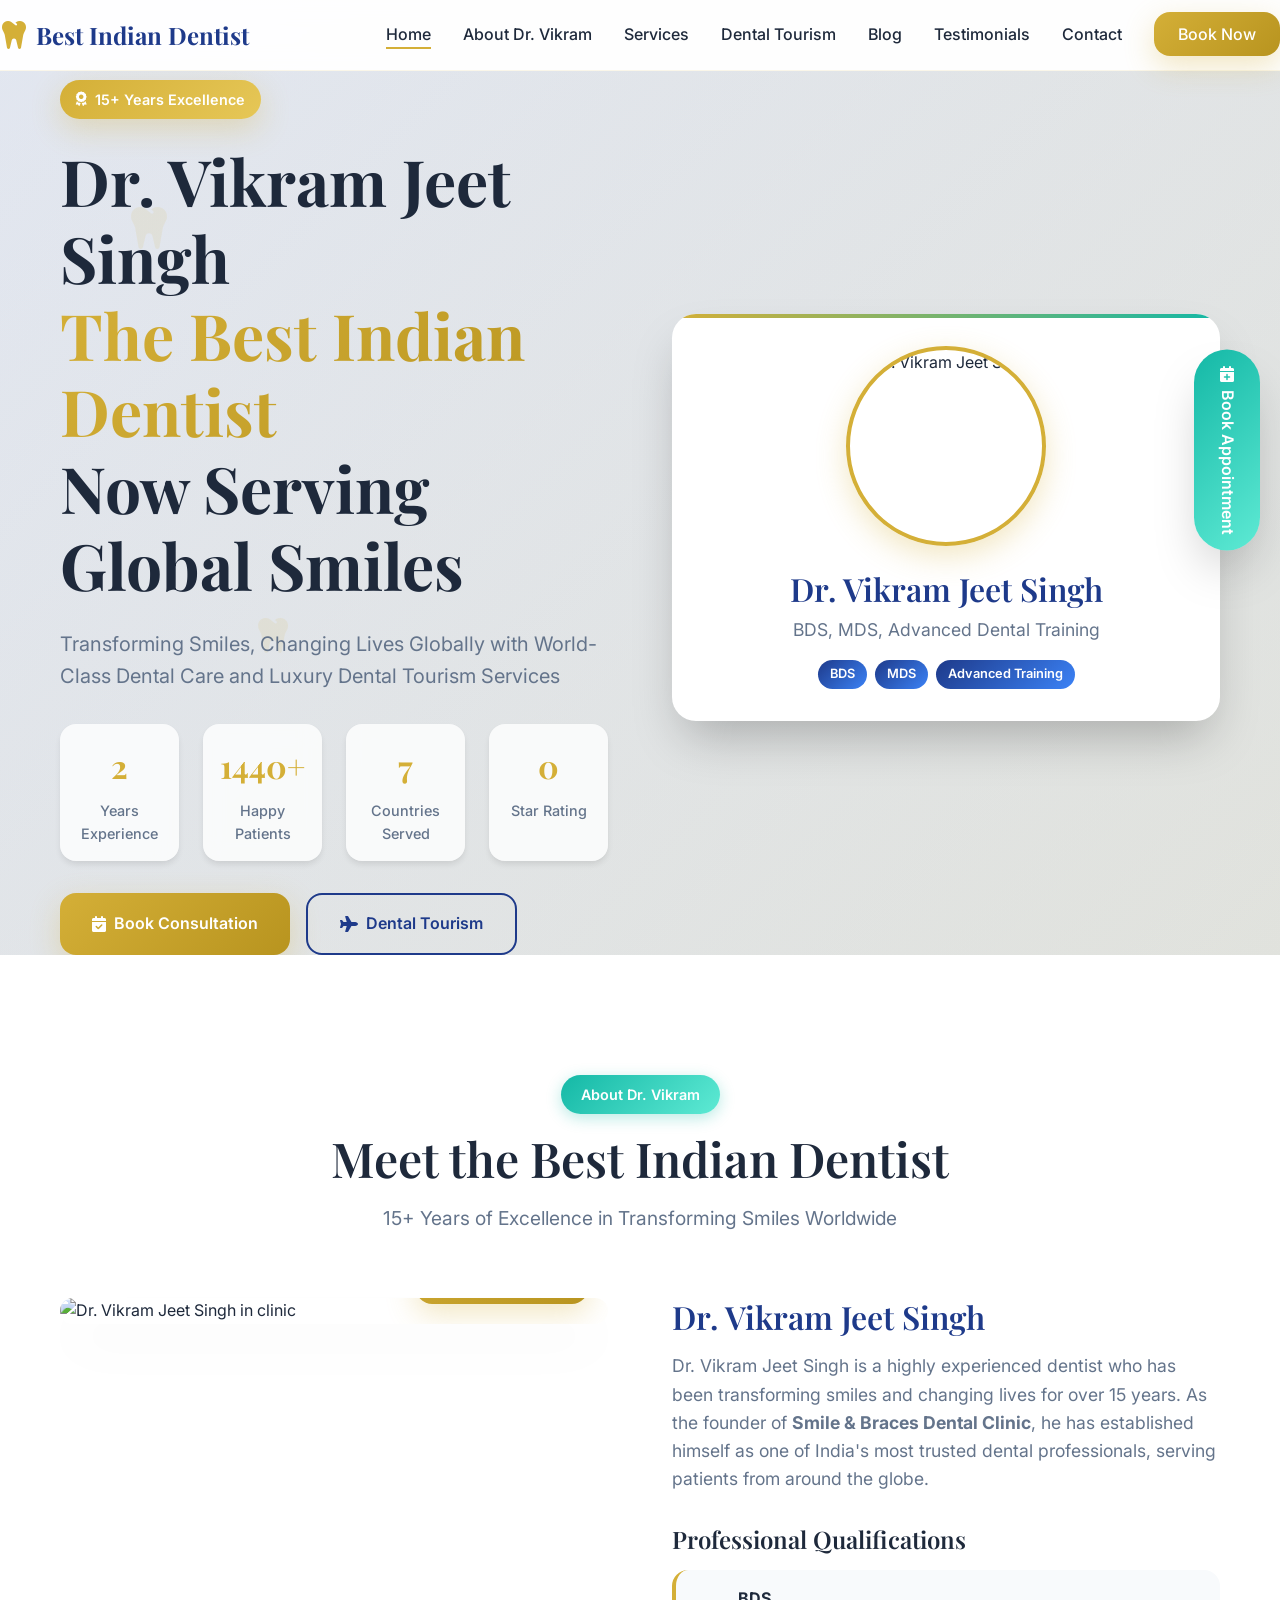
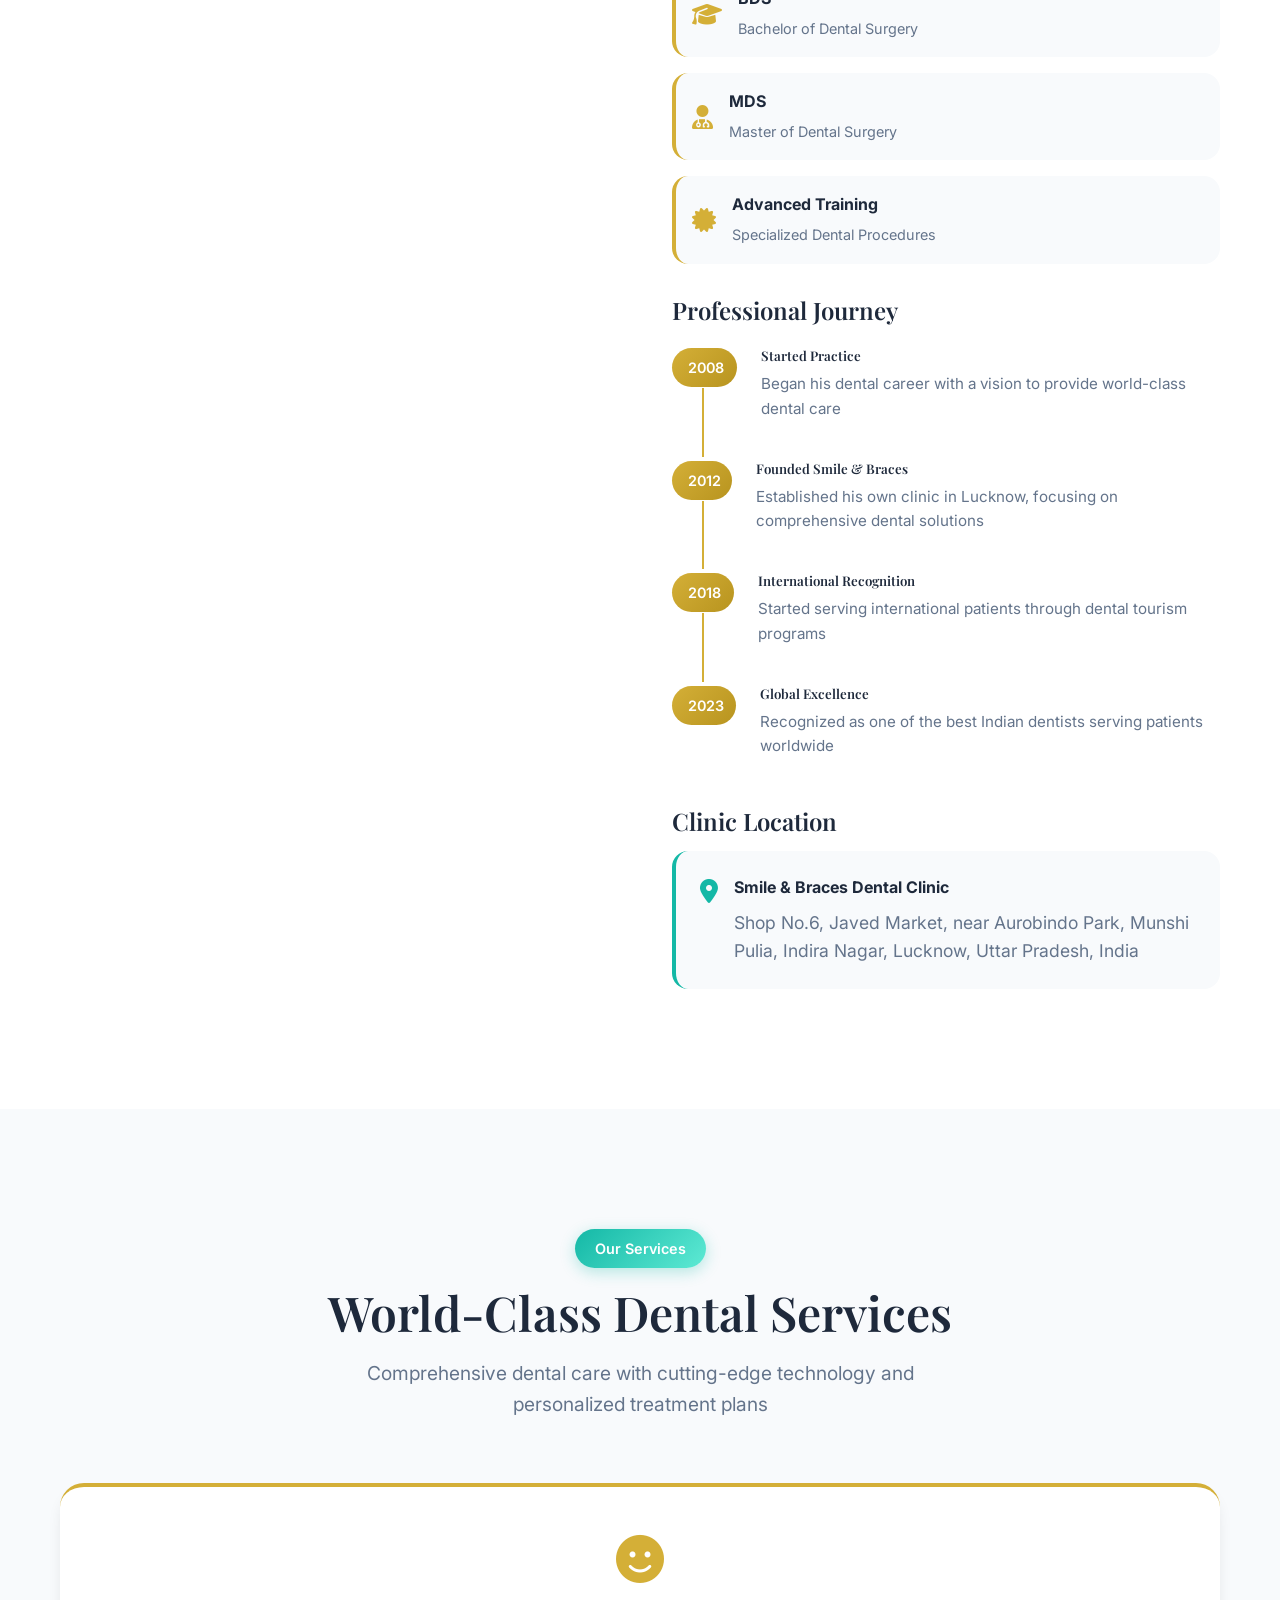
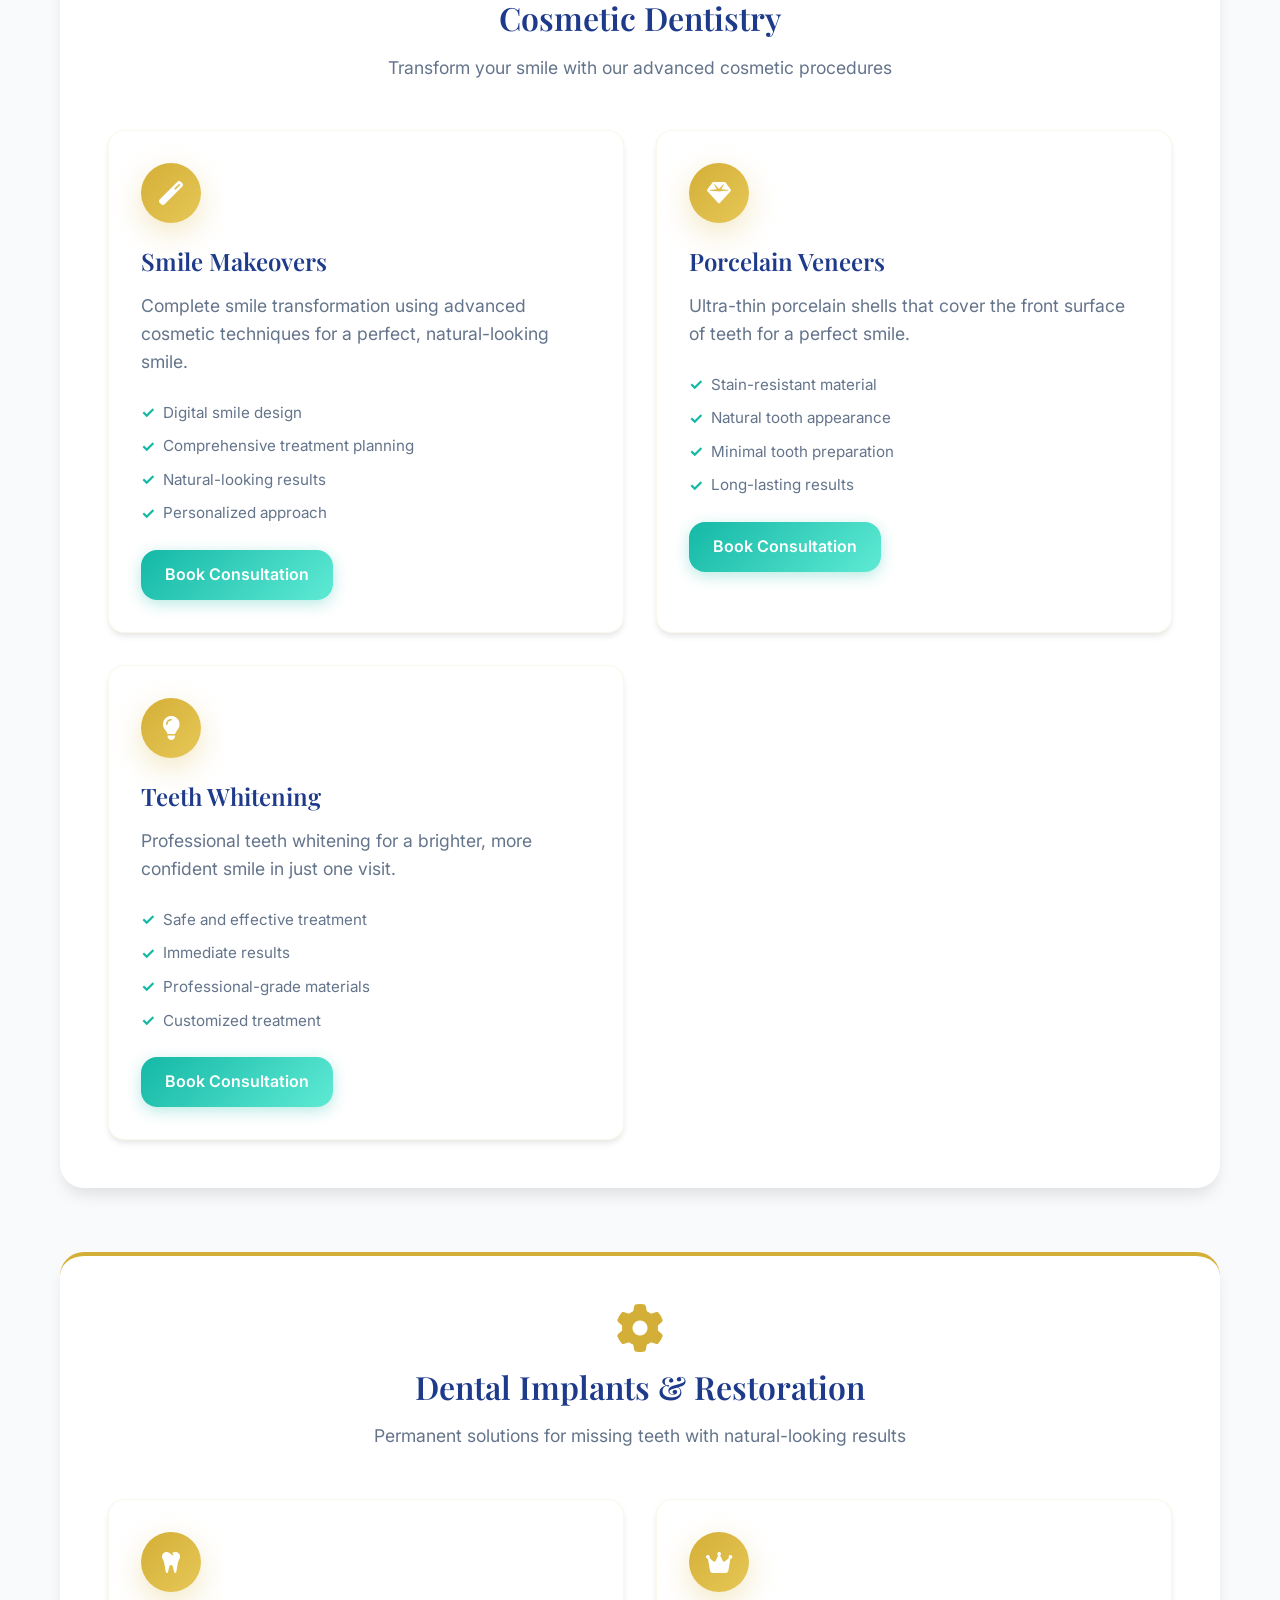
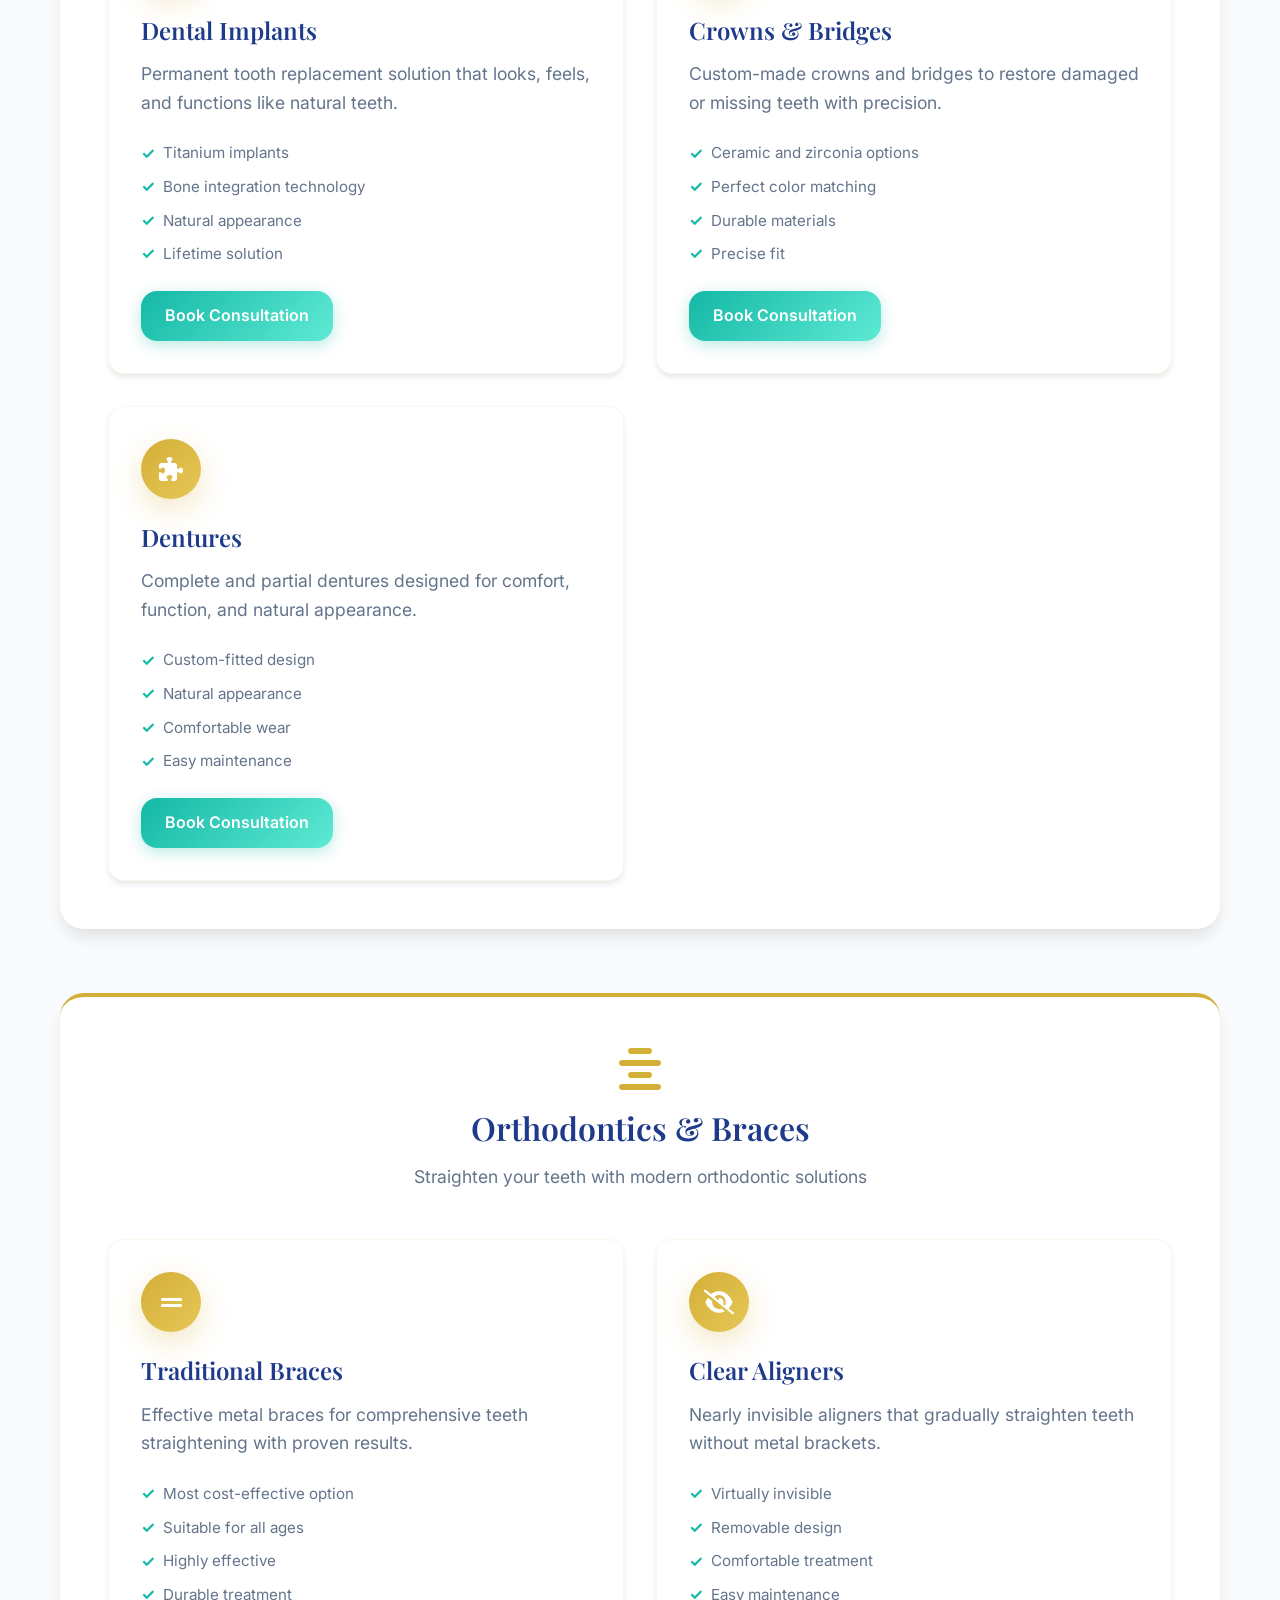
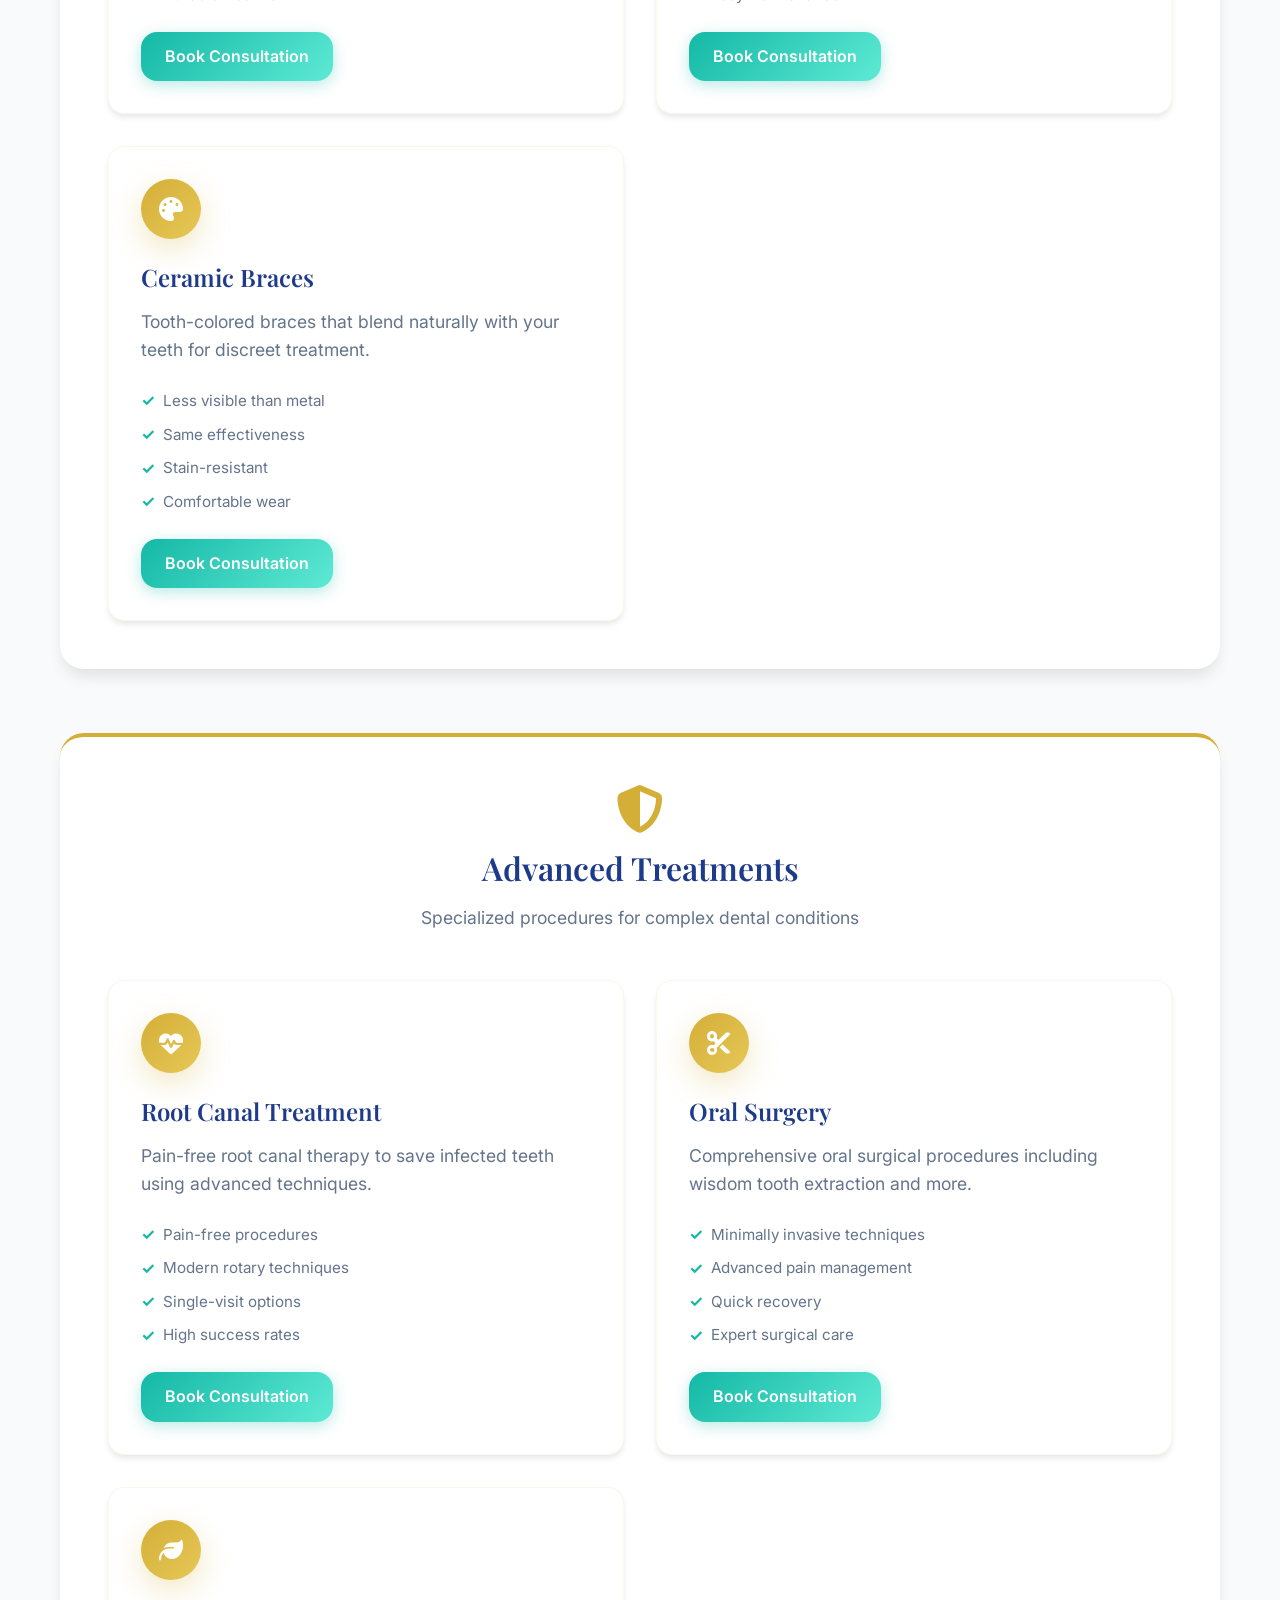
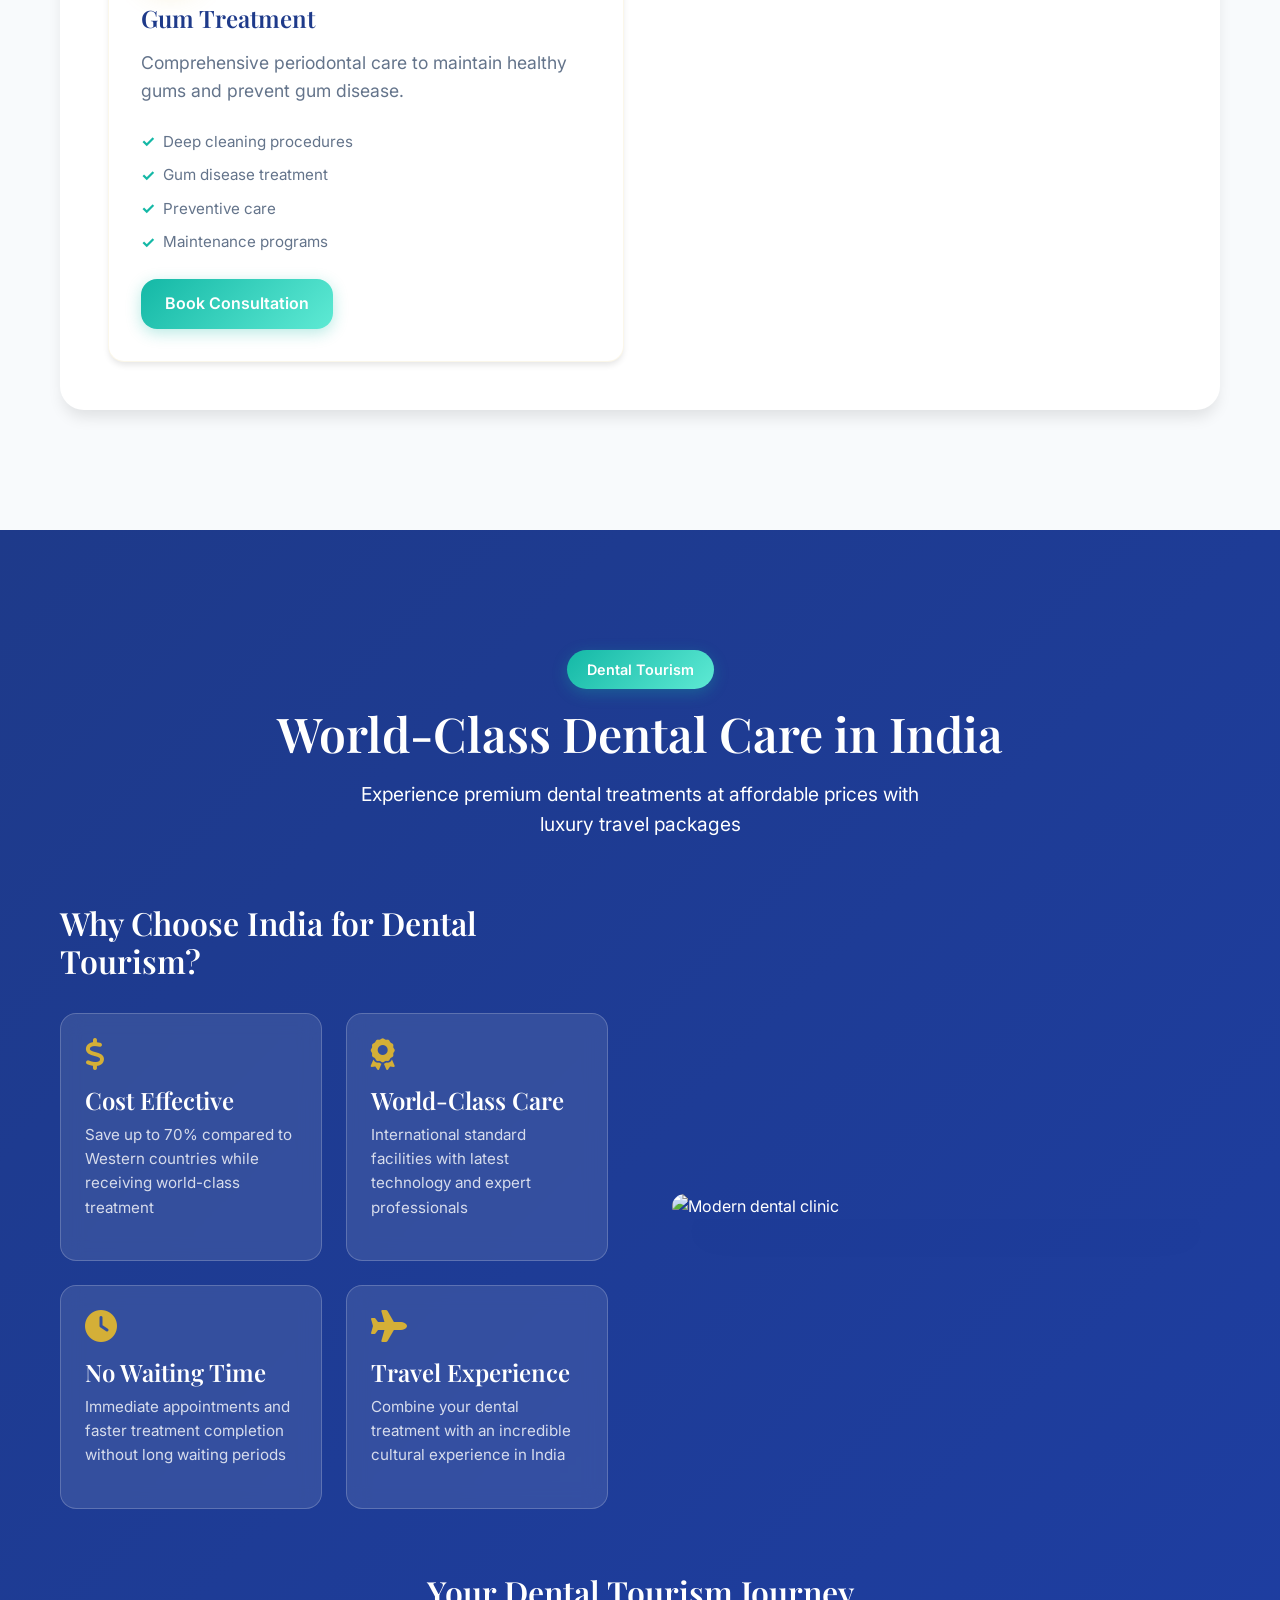
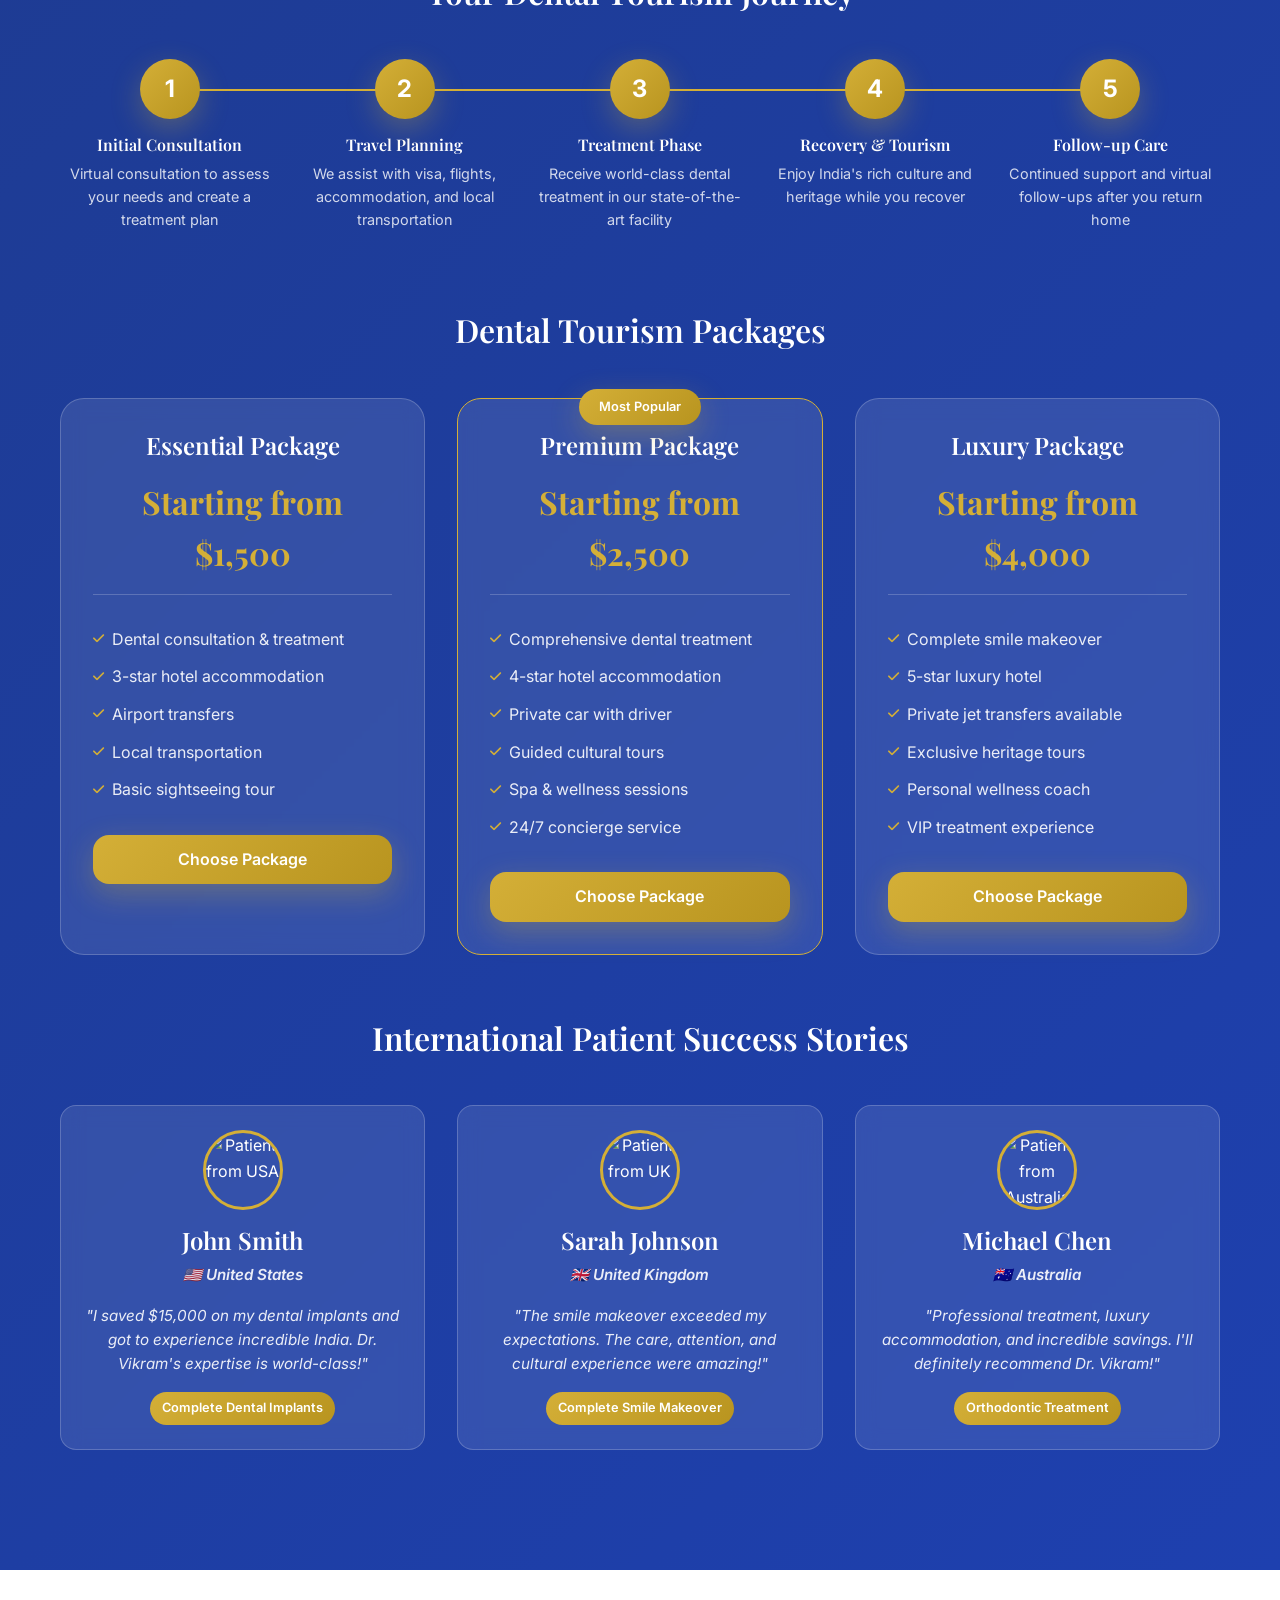
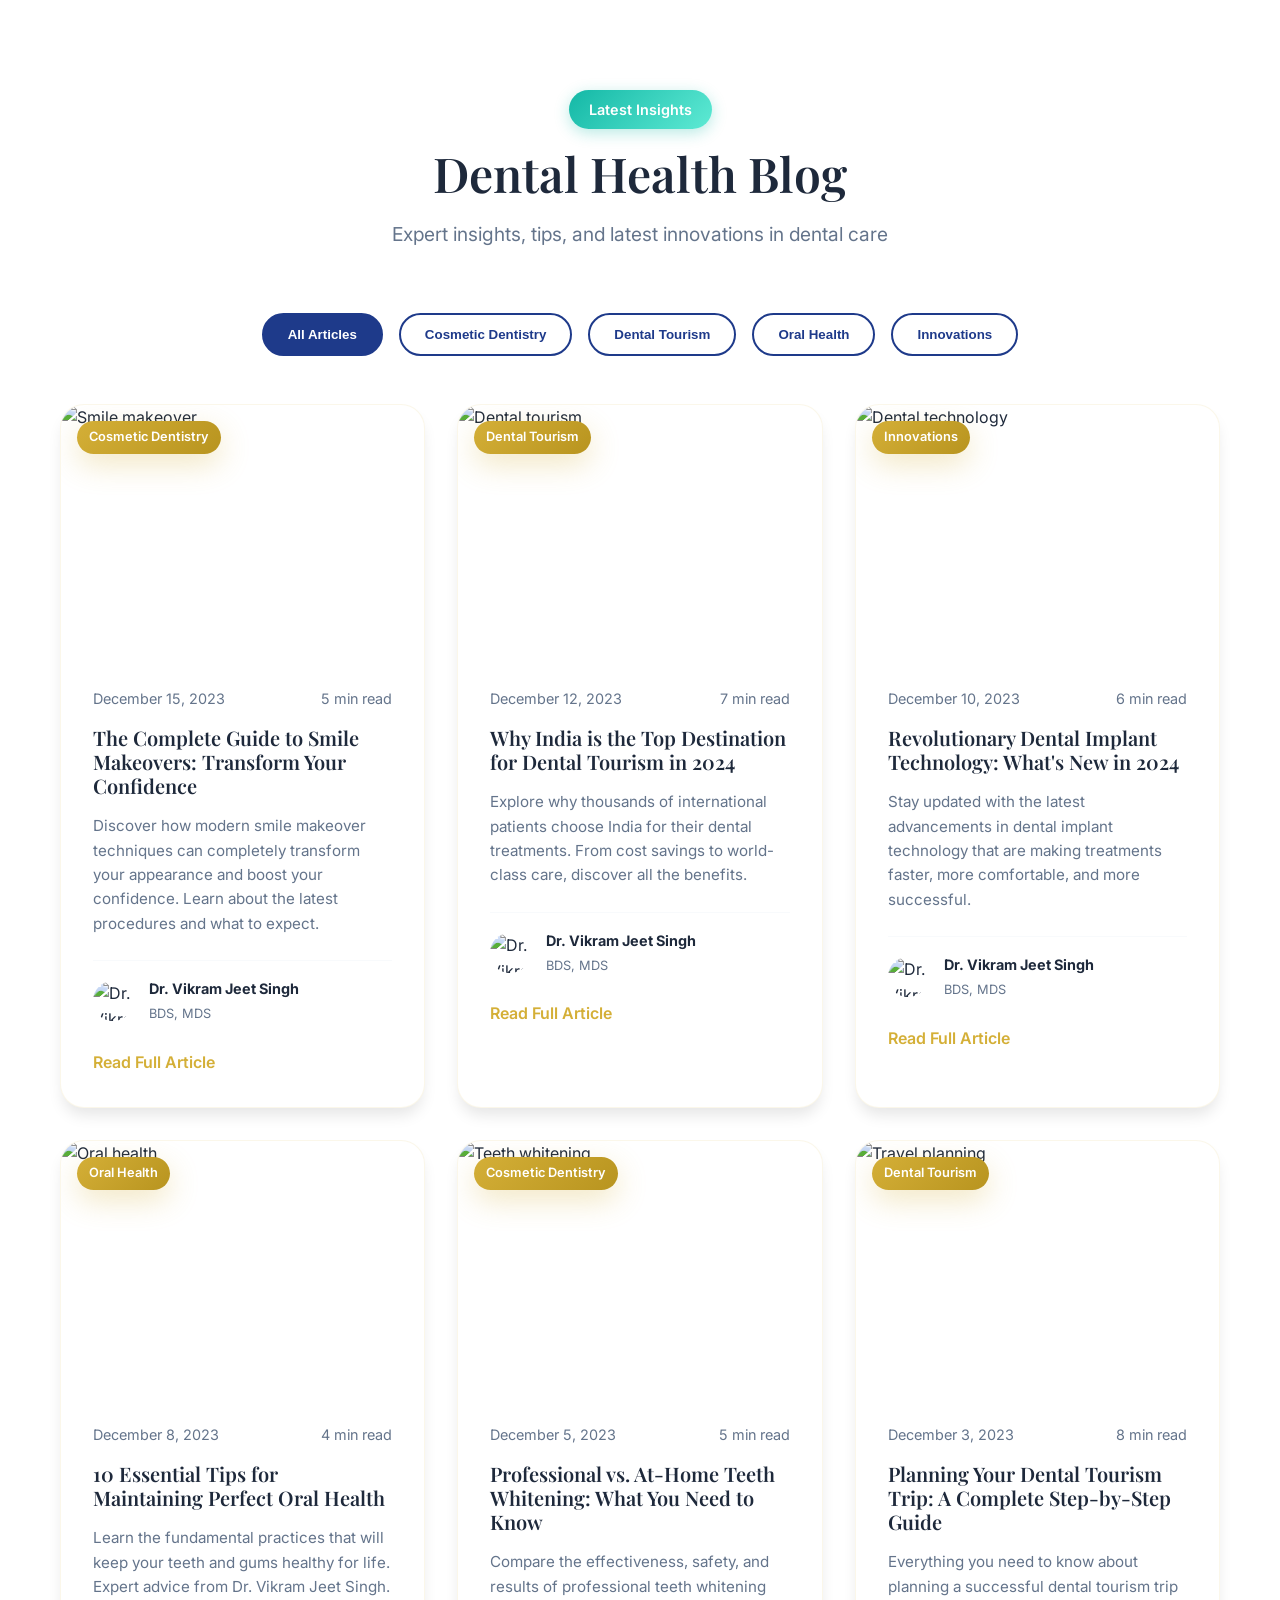
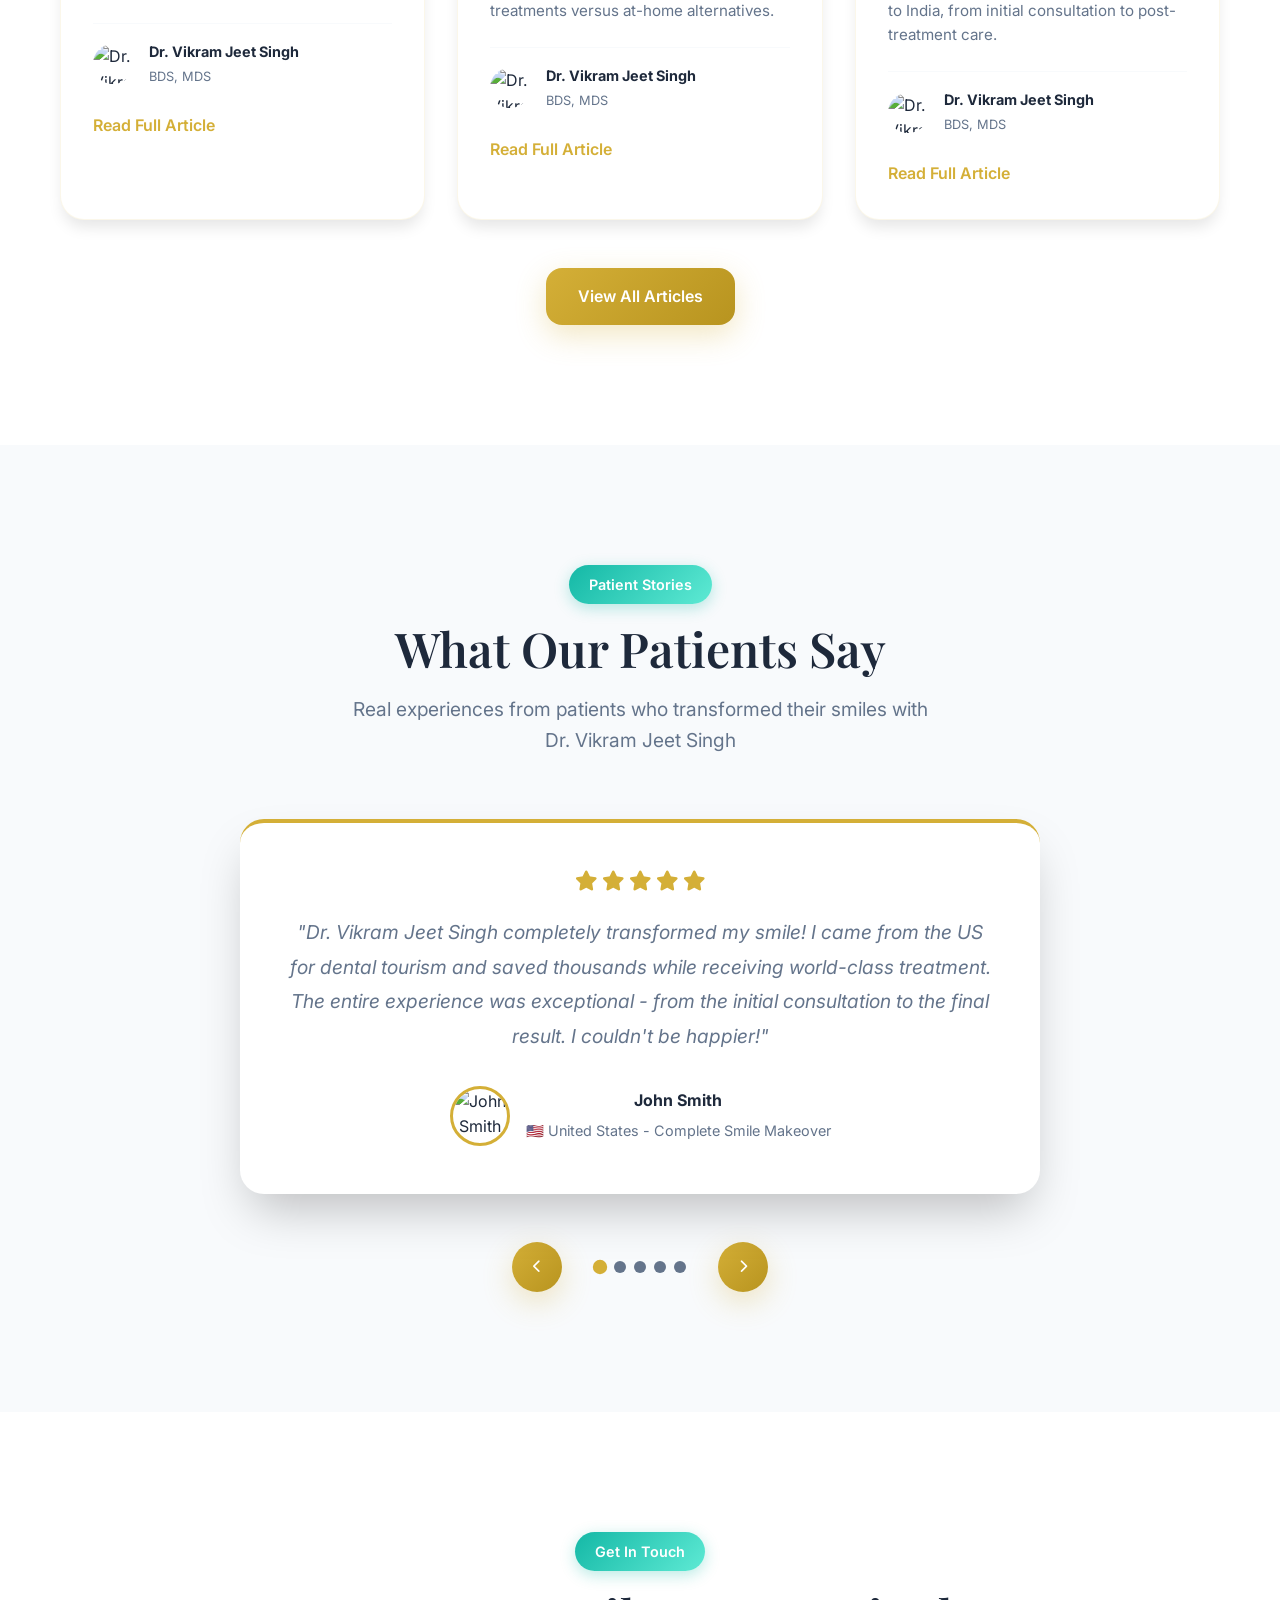
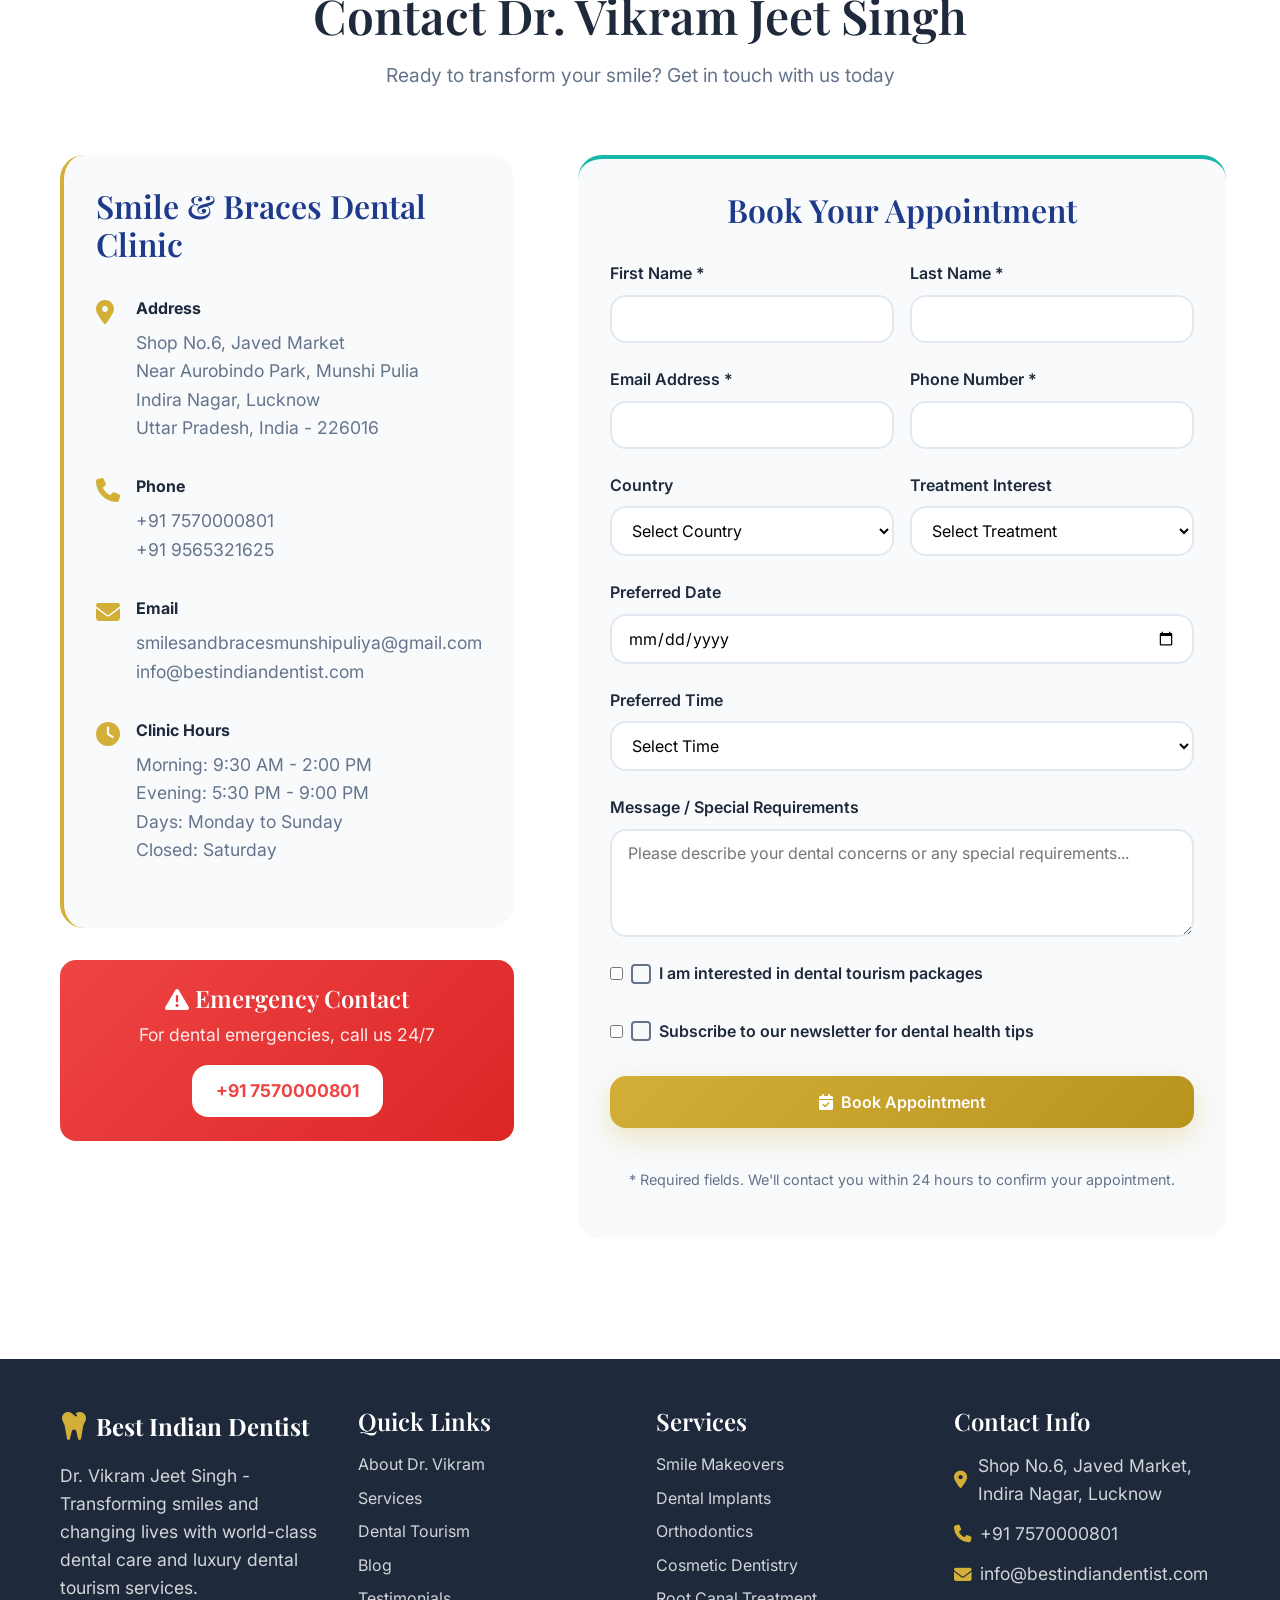
==== index.html @ e244f5d9 "Add files via upload" ====
<!DOCTYPE html>
<html lang="en">
<head>
    <meta charset="UTF-8">
    <meta name="viewport" content="width=device-width, initial-scale=1.0">
    <title>Dr. Vikram Jeet Singh - Best Indian Dentist | World-Class Dental Care & Tourism</title>
    <meta name="description" content="Dr. Vikram Jeet Singh, the best Indian dentist with 15+ years experience. World-class dental care, smile makeovers, and dental tourism services in Lucknow, India.">
    <meta name="keywords" content="best indian dentist, Dr. Vikram Jeet Singh, dental tourism India, smile makeover, cosmetic dentistry, dental implants, Lucknow dentist">
    <link rel="stylesheet" href="styles.css">
    <link rel="preconnect" href="https://fonts.googleapis.com">
    <link rel="preconnect" href="https://fonts.gstatic.com" crossorigin>
    <link href="https://fonts.googleapis.com/css2?family=Playfair+Display:wght@400;500;600;700&family=Inter:wght@300;400;500;600;700&display=swap" rel="stylesheet">
    <link rel="stylesheet" href="https://cdnjs.cloudflare.com/ajax/libs/font-awesome/6.4.0/css/all.min.css">
</head>
<body>
    <!-- Sticky Appointment Button -->
    <div class="sticky-appointment">
        <a href="#appointment" class="btn-appointment">
            <i class="fas fa-calendar-plus"></i>
            Book Appointment
        </a>
    </div>

    <!-- Header -->
    <header class="header">
        <nav class="nav">
            <div class="nav-brand">
                <div class="logo">
                    <i class="fas fa-tooth"></i>
                    <span>Best Indian Dentist</span>
                </div>
            </div>
            <ul class="nav-menu" id="nav-menu">
                <li><a href="#home" class="nav-link">Home</a></li>
                <li><a href="#about" class="nav-link">About Dr. Vikram</a></li>
                <li><a href="#services" class="nav-link">Services</a></li>
                <li><a href="#dental-tourism" class="nav-link">Dental Tourism</a></li>
                <li><a href="#blog" class="nav-link">Blog</a></li>
                <li><a href="#testimonials" class="nav-link">Testimonials</a></li>
                <li><a href="#contact" class="nav-link">Contact</a></li>
                <li><a href="#appointment" class="nav-link btn-nav">Book Now</a></li>
            </ul>
            <div class="nav-toggle" id="nav-toggle">
                <span></span>
                <span></span>
                <span></span>
            </div>
        </nav>
    </header>

    <!-- Hero Section -->
    <section id="home" class="hero">
        <div class="hero-background">
            <div class="hero-overlay"></div>
            <div class="floating-elements">
                <div class="floating-tooth tooth-1"><i class="fas fa-tooth"></i></div>
                <div class="floating-tooth tooth-2"><i class="fas fa-tooth"></i></div>
                <div class="floating-tooth tooth-3"><i class="fas fa-tooth"></i></div>
            </div>
        </div>
        <div class="container">
            <div class="hero-content">
                <div class="hero-text">
                    <div class="hero-badge">
                        <i class="fas fa-award"></i>
                        <span>15+ Years Excellence</span>
                    </div>
                    <h1 class="hero-title">
                        Dr. Vikram Jeet Singh
                        <span class="highlight">The Best Indian Dentist</span>
                        Now Serving Global Smiles
                    </h1>
                    <p class="hero-subtitle">
                        Transforming Smiles, Changing Lives Globally with World-Class Dental Care and Luxury Dental Tourism Services
                    </p>
                    <div class="hero-stats">
                        <div class="stat">
                            <div class="stat-number">15+</div>
                            <div class="stat-label">Years Experience</div>
                        </div>
                        <div class="stat">
                            <div class="stat-number">10000+</div>
                            <div class="stat-label">Happy Patients</div>
                        </div>
                        <div class="stat">
                            <div class="stat-number">50+</div>
                            <div class="stat-label">Countries Served</div>
                        </div>
                        <div class="stat">
                            <div class="stat-number">5</div>
                            <div class="stat-label">Star Rating</div>
                        </div>
                    </div>
                    <div class="hero-buttons">
                        <a href="#appointment" class="btn btn-primary">
                            <i class="fas fa-calendar-check"></i>
                            Book Consultation
                        </a>
                        <a href="#dental-tourism" class="btn btn-secondary">
                            <i class="fas fa-plane"></i>
                            Dental Tourism
                        </a>
                    </div>
                </div>
                <div class="hero-image">
                    <div class="doctor-card">
                        <div class="doctor-image">
                            <img src="https://images.unsplash.com/photo-1612349317150-e413f6a5b16d?ixlib=rb-4.0.3&ixid=M3wxMjA3fDB8MHxwaG90by1wYWdlfHx8fGVufDB8fHx8fA%3D%3D&auto=format&fit=crop&w=1000&q=80" alt="Dr. Vikram Jeet Singh">
                        </div>
                        <div class="doctor-info">
                            <h3>Dr. Vikram Jeet Singh</h3>
                            <p>BDS, MDS, Advanced Dental Training</p>
                            <div class="credentials">
                                <span class="credential">BDS</span>
                                <span class="credential">MDS</span>
                                <span class="credential">Advanced Training</span>
                            </div>
                        </div>
                    </div>
                </div>
            </div>
        </div>
    </section>


    <!-- About Section -->
    <section id="about" class="about">
        <div class="container">
            <div class="section-header">
                <div class="section-badge">About Dr. Vikram</div>
                <h2 class="section-title">Meet the Best Indian Dentist</h2>
                <p class="section-subtitle">15+ Years of Excellence in Transforming Smiles Worldwide</p>
            </div>
            <div class="about-content">
                <div class="about-image">
                    <div class="image-container">
                        <img src="https://images.unsplash.com/photo-1559839734-2b71ea197ec2?ixlib=rb-4.0.3&ixid=M3wxMjA3fDB8MHxwaG90by1wYWdlfHx8fGVufDB8fHx8fA%3D%3D&auto=format&fit=crop&w=1000&q=80" alt="Dr. Vikram Jeet Singh in clinic">
                        <div class="experience-badge">
                            <div class="experience-number">15+</div>
                            <div class="experience-text">Years Experience</div>
                        </div>
                    </div>
                </div>
                <div class="about-text">
                    <h3>Dr. Vikram Jeet Singh</h3>
                    <p class="about-intro">
                        Dr. Vikram Jeet Singh is a highly experienced dentist who has been transforming smiles and changing lives for over 15 years. As the founder of <strong>Smile & Braces Dental Clinic</strong>, he has established himself as one of India's most trusted dental professionals, serving patients from around the globe.
                    </p>
                    
                    <div class="qualifications">
                        <h4>Professional Qualifications</h4>
                        <div class="qualification-grid">
                            <div class="qualification-item">
                                <i class="fas fa-graduation-cap"></i>
                                <div>
                                    <strong>BDS</strong>
                                    <span>Bachelor of Dental Surgery</span>
                                </div>
                            </div>
                            <div class="qualification-item">
                                <i class="fas fa-user-md"></i>
                                <div>
                                    <strong>MDS</strong>
                                    <span>Master of Dental Surgery</span>
                                </div>
                            </div>
                            <div class="qualification-item">
                                <i class="fas fa-certificate"></i>
                                <div>
                                    <strong>Advanced Training</strong>
                                    <span>Specialized Dental Procedures</span>
                                </div>
                            </div>
                        </div>
                    </div>

                    <div class="timeline">
                        <h4>Professional Journey</h4>
                        <div class="timeline-item">
                            <div class="timeline-year">2008</div>
                            <div class="timeline-content">
                                <h5>Started Practice</h5>
                                <p>Began his dental career with a vision to provide world-class dental care</p>
                            </div>
                        </div>
                        <div class="timeline-item">
                            <div class="timeline-year">2012</div>
                            <div class="timeline-content">
                                <h5>Founded Smile & Braces</h5>
                                <p>Established his own clinic in Lucknow, focusing on comprehensive dental solutions</p>
                            </div>
                        </div>
                        <div class="timeline-item">
                            <div class="timeline-year">2018</div>
                            <div class="timeline-content">
                                <h5>International Recognition</h5>
                                <p>Started serving international patients through dental tourism programs</p>
                            </div>
                        </div>
                        <div class="timeline-item">
                            <div class="timeline-year">2023</div>
                            <div class="timeline-content">
                                <h5>Global Excellence</h5>
                                <p>Recognized as one of the best Indian dentists serving patients worldwide</p>
                            </div>
                        </div>
                    </div>

                    <div class="clinic-info">
                        <h4>Clinic Location</h4>
                        <div class="location-card">
                            <i class="fas fa-map-marker-alt"></i>
                            <div>
                                <strong>Smile & Braces Dental Clinic</strong>
                                <p>Shop No.6, Javed Market, near Aurobindo Park, Munshi Pulia, Indira Nagar, Lucknow, Uttar Pradesh, India</p>
                            </div>
                        </div>
                    </div>
                </div>
            </div>
        </div>
    </section>


    <!-- Services Section -->
    <section id="services" class="services">
        <div class="container">
            <div class="section-header">
                <div class="section-badge">Our Services</div>
                <h2 class="section-title">World-Class Dental Services</h2>
                <p class="section-subtitle">Comprehensive dental care with cutting-edge technology and personalized treatment plans</p>
            </div>
            
            <div class="services-categories">
                <div class="service-category">
                    <div class="category-header">
                        <i class="fas fa-smile"></i>
                        <h3>Cosmetic Dentistry</h3>
                        <p>Transform your smile with our advanced cosmetic procedures</p>
                    </div>
                    <div class="services-grid">
                        <div class="service-card">
                            <div class="service-icon">
                                <i class="fas fa-magic"></i>
                            </div>
                            <h4>Smile Makeovers</h4>
                            <p>Complete smile transformation using advanced cosmetic techniques for a perfect, natural-looking smile.</p>
                            <ul>
                                <li>Digital smile design</li>
                                <li>Comprehensive treatment planning</li>
                                <li>Natural-looking results</li>
                                <li>Personalized approach</li>
                            </ul>
                            <a href="#appointment" class="service-btn">Book Consultation</a>
                        </div>
                        <div class="service-card">
                            <div class="service-icon">
                                <i class="fas fa-gem"></i>
                            </div>
                            <h4>Porcelain Veneers</h4>
                            <p>Ultra-thin porcelain shells that cover the front surface of teeth for a perfect smile.</p>
                            <ul>
                                <li>Stain-resistant material</li>
                                <li>Natural tooth appearance</li>
                                <li>Minimal tooth preparation</li>
                                <li>Long-lasting results</li>
                            </ul>
                            <a href="#appointment" class="service-btn">Book Consultation</a>
                        </div>
                        <div class="service-card">
                            <div class="service-icon">
                                <i class="fas fa-lightbulb"></i>
                            </div>
                            <h4>Teeth Whitening</h4>
                            <p>Professional teeth whitening for a brighter, more confident smile in just one visit.</p>
                            <ul>
                                <li>Safe and effective treatment</li>
                                <li>Immediate results</li>
                                <li>Professional-grade materials</li>
                                <li>Customized treatment</li>
                            </ul>
                            <a href="#appointment" class="service-btn">Book Consultation</a>
                        </div>
                    </div>
                </div>

                <div class="service-category">
                    <div class="category-header">
                        <i class="fas fa-cog"></i>
                        <h3>Dental Implants & Restoration</h3>
                        <p>Permanent solutions for missing teeth with natural-looking results</p>
                    </div>
                    <div class="services-grid">
                        <div class="service-card">
                            <div class="service-icon">
                                <i class="fas fa-tooth"></i>
                            </div>
                            <h4>Dental Implants</h4>
                            <p>Permanent tooth replacement solution that looks, feels, and functions like natural teeth.</p>
                            <ul>
                                <li>Titanium implants</li>
                                <li>Bone integration technology</li>
                                <li>Natural appearance</li>
                                <li>Lifetime solution</li>
                            </ul>
                            <a href="#appointment" class="service-btn">Book Consultation</a>
                        </div>
                        <div class="service-card">
                            <div class="service-icon">
                                <i class="fas fa-crown"></i>
                            </div>
                            <h4>Crowns & Bridges</h4>
                            <p>Custom-made crowns and bridges to restore damaged or missing teeth with precision.</p>
                            <ul>
                                <li>Ceramic and zirconia options</li>
                                <li>Perfect color matching</li>
                                <li>Durable materials</li>
                                <li>Precise fit</li>
                            </ul>
                            <a href="#appointment" class="service-btn">Book Consultation</a>
                        </div>
                        <div class="service-card">
                            <div class="service-icon">
                                <i class="fas fa-puzzle-piece"></i>
                            </div>
                            <h4>Dentures</h4>
                            <p>Complete and partial dentures designed for comfort, function, and natural appearance.</p>
                            <ul>
                                <li>Custom-fitted design</li>
                                <li>Natural appearance</li>
                                <li>Comfortable wear</li>
                                <li>Easy maintenance</li>
                            </ul>
                            <a href="#appointment" class="service-btn">Book Consultation</a>
                        </div>
                    </div>
                </div>

                <div class="service-category">
                    <div class="category-header">
                        <i class="fas fa-align-center"></i>
                        <h3>Orthodontics & Braces</h3>
                        <p>Straighten your teeth with modern orthodontic solutions</p>
                    </div>
                    <div class="services-grid">
                        <div class="service-card">
                            <div class="service-icon">
                                <i class="fas fa-grip-lines"></i>
                            </div>
                            <h4>Traditional Braces</h4>
                            <p>Effective metal braces for comprehensive teeth straightening with proven results.</p>
                            <ul>
                                <li>Most cost-effective option</li>
                                <li>Suitable for all ages</li>
                                <li>Highly effective</li>
                                <li>Durable treatment</li>
                            </ul>
                            <a href="#appointment" class="service-btn">Book Consultation</a>
                        </div>
                        <div class="service-card">
                            <div class="service-icon">
                                <i class="fas fa-eye-slash"></i>
                            </div>
                            <h4>Clear Aligners</h4>
                            <p>Nearly invisible aligners that gradually straighten teeth without metal brackets.</p>
                            <ul>
                                <li>Virtually invisible</li>
                                <li>Removable design</li>
                                <li>Comfortable treatment</li>
                                <li>Easy maintenance</li>
                            </ul>
                            <a href="#appointment" class="service-btn">Book Consultation</a>
                        </div>
                        <div class="service-card">
                            <div class="service-icon">
                                <i class="fas fa-palette"></i>
                            </div>
                            <h4>Ceramic Braces</h4>
                            <p>Tooth-colored braces that blend naturally with your teeth for discreet treatment.</p>
                            <ul>
                                <li>Less visible than metal</li>
                                <li>Same effectiveness</li>
                                <li>Stain-resistant</li>
                                <li>Comfortable wear</li>
                            </ul>
                            <a href="#appointment" class="service-btn">Book Consultation</a>
                        </div>
                    </div>
                </div>

                <div class="service-category">
                    <div class="category-header">
                        <i class="fas fa-shield-alt"></i>
                        <h3>Advanced Treatments</h3>
                        <p>Specialized procedures for complex dental conditions</p>
                    </div>
                    <div class="services-grid">
                        <div class="service-card">
                            <div class="service-icon">
                                <i class="fas fa-heartbeat"></i>
                            </div>
                            <h4>Root Canal Treatment</h4>
                            <p>Pain-free root canal therapy to save infected teeth using advanced techniques.</p>
                            <ul>
                                <li>Pain-free procedures</li>
                                <li>Modern rotary techniques</li>
                                <li>Single-visit options</li>
                                <li>High success rates</li>
                            </ul>
                            <a href="#appointment" class="service-btn">Book Consultation</a>
                        </div>
                        <div class="service-card">
                            <div class="service-icon">
                                <i class="fas fa-cut"></i>
                            </div>
                            <h4>Oral Surgery</h4>
                            <p>Comprehensive oral surgical procedures including wisdom tooth extraction and more.</p>
                            <ul>
                                <li>Minimally invasive techniques</li>
                                <li>Advanced pain management</li>
                                <li>Quick recovery</li>
                                <li>Expert surgical care</li>
                            </ul>
                            <a href="#appointment" class="service-btn">Book Consultation</a>
                        </div>
                        <div class="service-card">
                            <div class="service-icon">
                                <i class="fas fa-leaf"></i>
                            </div>
                            <h4>Gum Treatment</h4>
                            <p>Comprehensive periodontal care to maintain healthy gums and prevent gum disease.</p>
                            <ul>
                                <li>Deep cleaning procedures</li>
                                <li>Gum disease treatment</li>
                                <li>Preventive care</li>
                                <li>Maintenance programs</li>
                            </ul>
                            <a href="#appointment" class="service-btn">Book Consultation</a>
                        </div>
                    </div>
                </div>
            </div>
        </div>
    </section>


    <!-- Dental Tourism Section -->
    <section id="dental-tourism" class="dental-tourism">
        <div class="container">
            <div class="section-header">
                <div class="section-badge">Dental Tourism</div>
                <h2 class="section-title">World-Class Dental Care in India</h2>
                <p class="section-subtitle">Experience premium dental treatments at affordable prices with luxury travel packages</p>
            </div>
            
            <div class="tourism-hero">
                <div class="tourism-content">
                    <h3>Why Choose India for Dental Tourism?</h3>
                    <div class="benefits-grid">
                        <div class="benefit-item">
                            <i class="fas fa-dollar-sign"></i>
                            <h4>Cost Effective</h4>
                            <p>Save up to 70% compared to Western countries while receiving world-class treatment</p>
                        </div>
                        <div class="benefit-item">
                            <i class="fas fa-award"></i>
                            <h4>World-Class Care</h4>
                            <p>International standard facilities with latest technology and expert professionals</p>
                        </div>
                        <div class="benefit-item">
                            <i class="fas fa-clock"></i>
                            <h4>No Waiting Time</h4>
                            <p>Immediate appointments and faster treatment completion without long waiting periods</p>
                        </div>
                        <div class="benefit-item">
                            <i class="fas fa-plane"></i>
                            <h4>Travel Experience</h4>
                            <p>Combine your dental treatment with an incredible cultural experience in India</p>
                        </div>
                    </div>
                </div>
                <div class="tourism-image">
                    <img src="https://images.unsplash.com/photo-1564013799919-ab600027ffc6?ixlib=rb-4.0.3&ixid=M3wxMjA3fDB8MHxwaG90by1wYWdlfHx8fGVufDB8fHx8fA%3D%3D&auto=format&fit=crop&w=1000&q=80" alt="Modern dental clinic">
                </div>
            </div>

            <div class="tourism-process">
                <h3>Your Dental Tourism Journey</h3>
                <div class="process-steps">
                    <div class="step">
                        <div class="step-number">1</div>
                        <div class="step-content">
                            <h4>Initial Consultation</h4>
                            <p>Virtual consultation to assess your needs and create a treatment plan</p>
                        </div>
                    </div>
                    <div class="step">
                        <div class="step-number">2</div>
                        <div class="step-content">
                            <h4>Travel Planning</h4>
                            <p>We assist with visa, flights, accommodation, and local transportation</p>
                        </div>
                    </div>
                    <div class="step">
                        <div class="step-number">3</div>
                        <div class="step-content">
                            <h4>Treatment Phase</h4>
                            <p>Receive world-class dental treatment in our state-of-the-art facility</p>
                        </div>
                    </div>
                    <div class="step">
                        <div class="step-number">4</div>
                        <div class="step-content">
                            <h4>Recovery & Tourism</h4>
                            <p>Enjoy India's rich culture and heritage while you recover</p>
                        </div>
                    </div>
                    <div class="step">
                        <div class="step-number">5</div>
                        <div class="step-content">
                            <h4>Follow-up Care</h4>
                            <p>Continued support and virtual follow-ups after you return home</p>
                        </div>
                    </div>
                </div>
            </div>

            <div class="tourism-packages">
                <h3>Dental Tourism Packages</h3>
                <div class="packages-grid">
                    <div class="package-card">
                        <div class="package-header">
                            <h4>Essential Package</h4>
                            <div class="package-price">Starting from $1,500</div>
                        </div>
                        <div class="package-content">
                            <ul>
                                <li><i class="fas fa-check"></i> Dental consultation & treatment</li>
                                <li><i class="fas fa-check"></i> 3-star hotel accommodation</li>
                                <li><i class="fas fa-check"></i> Airport transfers</li>
                                <li><i class="fas fa-check"></i> Local transportation</li>
                                <li><i class="fas fa-check"></i> Basic sightseeing tour</li>
                            </ul>
                            <a href="#appointment" class="package-btn">Choose Package</a>
                        </div>
                    </div>
                    <div class="package-card featured">
                        <div class="package-badge">Most Popular</div>
                        <div class="package-header">
                            <h4>Premium Package</h4>
                            <div class="package-price">Starting from $2,500</div>
                        </div>
                        <div class="package-content">
                            <ul>
                                <li><i class="fas fa-check"></i> Comprehensive dental treatment</li>
                                <li><i class="fas fa-check"></i> 4-star hotel accommodation</li>
                                <li><i class="fas fa-check"></i> Private car with driver</li>
                                <li><i class="fas fa-check"></i> Guided cultural tours</li>
                                <li><i class="fas fa-check"></i> Spa & wellness sessions</li>
                                <li><i class="fas fa-check"></i> 24/7 concierge service</li>
                            </ul>
                            <a href="#appointment" class="package-btn">Choose Package</a>
                        </div>
                    </div>
                    <div class="package-card">
                        <div class="package-header">
                            <h4>Luxury Package</h4>
                            <div class="package-price">Starting from $4,000</div>
                        </div>
                        <div class="package-content">
                            <ul>
                                <li><i class="fas fa-check"></i> Complete smile makeover</li>
                                <li><i class="fas fa-check"></i> 5-star luxury hotel</li>
                                <li><i class="fas fa-check"></i> Private jet transfers available</li>
                                <li><i class="fas fa-check"></i> Exclusive heritage tours</li>
                                <li><i class="fas fa-check"></i> Personal wellness coach</li>
                                <li><i class="fas fa-check"></i> VIP treatment experience</li>
                            </ul>
                            <a href="#appointment" class="package-btn">Choose Package</a>
                        </div>
                    </div>
                </div>
            </div>

            <div class="patient-stories">
                <h3>International Patient Success Stories</h3>
                <div class="stories-grid">
                    <div class="story-card">
                        <div class="story-image">
                            <img src="https://images.unsplash.com/photo-1507003211169-0a1dd7228f2d?ixlib=rb-4.0.3&ixid=M3wxMjA3fDB8MHxwaG90by1wYWdlfHx8fGVufDB8fHx8fA%3D%3D&auto=format&fit=crop&w=300&q=80" alt="Patient from USA">
                        </div>
                        <div class="story-content">
                            <h4>John Smith</h4>
                            <p class="story-location">🇺🇸 United States</p>
                            <p>"I saved $15,000 on my dental implants and got to experience incredible India. Dr. Vikram's expertise is world-class!"</p>
                            <div class="story-treatment">Complete Dental Implants</div>
                        </div>
                    </div>
                    <div class="story-card">
                        <div class="story-image">
                            <img src="https://images.unsplash.com/photo-1494790108755-2616b612b786?ixlib=rb-4.0.3&ixid=M3wxMjA3fDB8MHxwaG90by1wYWdlfHx8fGVufDB8fHx8fA%3D%3D&auto=format&fit=crop&w=300&q=80" alt="Patient from UK">
                        </div>
                        <div class="story-content">
                            <h4>Sarah Johnson</h4>
                            <p class="story-location">🇬🇧 United Kingdom</p>
                            <p>"The smile makeover exceeded my expectations. The care, attention, and cultural experience were amazing!"</p>
                            <div class="story-treatment">Complete Smile Makeover</div>
                        </div>
                    </div>
                    <div class="story-card">
                        <div class="story-image">
                            <img src="https://images.unsplash.com/photo-1472099645785-5658abf4ff4e?ixlib=rb-4.0.3&ixid=M3wxMjA3fDB8MHxwaG90by1wYWdlfHx8fGVufDB8fHx8fA%3D%3D&auto=format&fit=crop&w=300&q=80" alt="Patient from Australia">
                        </div>
                        <div class="story-content">
                            <h4>Michael Chen</h4>
                            <p class="story-location">🇦🇺 Australia</p>
                            <p>"Professional treatment, luxury accommodation, and incredible savings. I'll definitely recommend Dr. Vikram!"</p>
                            <div class="story-treatment">Orthodontic Treatment</div>
                        </div>
                    </div>
                </div>
            </div>
        </div>
    </section>


    <!-- Blog Section -->
    <section id="blog" class="blog">
        <div class="container">
            <div class="section-header">
                <div class="section-badge">Latest Insights</div>
                <h2 class="section-title">Dental Health Blog</h2>
                <p class="section-subtitle">Expert insights, tips, and latest innovations in dental care</p>
            </div>
            
            <div class="blog-filters">
                <button class="filter-btn active" data-filter="all">All Articles</button>
                <button class="filter-btn" data-filter="cosmetic">Cosmetic Dentistry</button>
                <button class="filter-btn" data-filter="tourism">Dental Tourism</button>
                <button class="filter-btn" data-filter="health">Oral Health</button>
                <button class="filter-btn" data-filter="innovations">Innovations</button>
            </div>

            <div class="blog-grid">
                <article class="blog-card" data-category="cosmetic">
                    <div class="blog-image">
                        <img src="https://images.unsplash.com/photo-1606811841689-23dfddce3e95?ixlib=rb-4.0.3&ixid=M3wxMjA3fDB8MHxwaG90by1wYWdlfHx8fGVufDB8fHx8fA%3D%3D&auto=format&fit=crop&w=600&q=80" alt="Smile makeover">
                        <div class="blog-category">Cosmetic Dentistry</div>
                    </div>
                    <div class="blog-content">
                        <div class="blog-meta">
                            <span class="blog-date">December 15, 2023</span>
                            <span class="blog-read-time">5 min read</span>
                        </div>
                        <h3>The Complete Guide to Smile Makeovers: Transform Your Confidence</h3>
                        <p>Discover how modern smile makeover techniques can completely transform your appearance and boost your confidence. Learn about the latest procedures and what to expect.</p>
                        <div class="blog-author">
                            <img src="https://images.unsplash.com/photo-1612349317150-e413f6a5b16d?ixlib=rb-4.0.3&ixid=M3wxMjA3fDB8MHxwaG90by1wYWdlfHx8fGVufDB8fHx8fA%3D%3D&auto=format&fit=crop&w=100&q=80" alt="Dr. Vikram Jeet Singh">
                            <div>
                                <strong>Dr. Vikram Jeet Singh</strong>
                                <span>BDS, MDS</span>
                            </div>
                        </div>
                        <a href="#" class="blog-read-more">Read Full Article</a>
                    </div>
                </article>

                <article class="blog-card" data-category="tourism">
                    <div class="blog-image">
                        <img src="https://images.unsplash.com/photo-1524492412937-b28074a5d7da?ixlib=rb-4.0.3&ixid=M3wxMjA3fDB8MHxwaG90by1wYWdlfHx8fGVufDB8fHx8fA%3D%3D&auto=format&fit=crop&w=600&q=80" alt="Dental tourism">
                        <div class="blog-category">Dental Tourism</div>
                    </div>
                    <div class="blog-content">
                        <div class="blog-meta">
                            <span class="blog-date">December 12, 2023</span>
                            <span class="blog-read-time">7 min read</span>
                        </div>
                        <h3>Why India is the Top Destination for Dental Tourism in 2024</h3>
                        <p>Explore why thousands of international patients choose India for their dental treatments. From cost savings to world-class care, discover all the benefits.</p>
                        <div class="blog-author">
                            <img src="https://images.unsplash.com/photo-1612349317150-e413f6a5b16d?ixlib=rb-4.0.3&ixid=M3wxMjA3fDB8MHxwaG90by1wYWdlfHx8fGVufDB8fHx8fA%3D%3D&auto=format&fit=crop&w=100&q=80" alt="Dr. Vikram Jeet Singh">
                            <div>
                                <strong>Dr. Vikram Jeet Singh</strong>
                                <span>BDS, MDS</span>
                            </div>
                        </div>
                        <a href="#" class="blog-read-more">Read Full Article</a>
                    </div>
                </article>

                <article class="blog-card" data-category="innovations">
                    <div class="blog-image">
                        <img src="https://images.unsplash.com/photo-1576091160399-112ba8d25d1f?ixlib=rb-4.0.3&ixid=M3wxMjA3fDB8MHxwaG90by1wYWdlfHx8fGVufDB8fHx8fA%3D%3D&auto=format&fit=crop&w=600&q=80" alt="Dental technology">
                        <div class="blog-category">Innovations</div>
                    </div>
                    <div class="blog-content">
                        <div class="blog-meta">
                            <span class="blog-date">December 10, 2023</span>
                            <span class="blog-read-time">6 min read</span>
                        </div>
                        <h3>Revolutionary Dental Implant Technology: What's New in 2024</h3>
                        <p>Stay updated with the latest advancements in dental implant technology that are making treatments faster, more comfortable, and more successful.</p>
                        <div class="blog-author">
                            <img src="https://images.unsplash.com/photo-1612349317150-e413f6a5b16d?ixlib=rb-4.0.3&ixid=M3wxMjA3fDB8MHxwaG90by1wYWdlfHx8fGVufDB8fHx8fA%3D%3D&auto=format&fit=crop&w=100&q=80" alt="Dr. Vikram Jeet Singh">
                            <div>
                                <strong>Dr. Vikram Jeet Singh</strong>
                                <span>BDS, MDS</span>
                            </div>
                        </div>
                        <a href="#" class="blog-read-more">Read Full Article</a>
                    </div>
                </article>

                <article class="blog-card" data-category="health">
                    <div class="blog-image">
                        <img src="https://images.unsplash.com/photo-1588776814546-1ffcf47267a5?ixlib=rb-4.0.3&ixid=M3wxMjA3fDB8MHxwaG90by1wYWdlfHx8fGVufDB8fHx8fA%3D%3D&auto=format&fit=crop&w=600&q=80" alt="Oral health">
                        <div class="blog-category">Oral Health</div>
                    </div>
                    <div class="blog-content">
                        <div class="blog-meta">
                            <span class="blog-date">December 8, 2023</span>
                            <span class="blog-read-time">4 min read</span>
                        </div>
                        <h3>10 Essential Tips for Maintaining Perfect Oral Health</h3>
                        <p>Learn the fundamental practices that will keep your teeth and gums healthy for life. Expert advice from Dr. Vikram Jeet Singh.</p>
                        <div class="blog-author">
                            <img src="https://images.unsplash.com/photo-1612349317150-e413f6a5b16d?ixlib=rb-4.0.3&ixid=M3wxMjA3fDB8MHxwaG90by1wYWdlfHx8fGVufDB8fHx8fA%3D%3D&auto=format&fit=crop&w=100&q=80" alt="Dr. Vikram Jeet Singh">
                            <div>
                                <strong>Dr. Vikram Jeet Singh</strong>
                                <span>BDS, MDS</span>
                            </div>
                        </div>
                        <a href="#" class="blog-read-more">Read Full Article</a>
                    </div>
                </article>

                <article class="blog-card" data-category="cosmetic">
                    <div class="blog-image">
                        <img src="https://images.unsplash.com/photo-1609840114035-3c981b782dfe?ixlib=rb-4.0.3&ixid=M3wxMjA3fDB8MHxwaG90by1wYWdlfHx8fGVufDB8fHx8fA%3D%3D&auto=format&fit=crop&w=600&q=80" alt="Teeth whitening">
                        <div class="blog-category">Cosmetic Dentistry</div>
                    </div>
                    <div class="blog-content">
                        <div class="blog-meta">
                            <span class="blog-date">December 5, 2023</span>
                            <span class="blog-read-time">5 min read</span>
                        </div>
                        <h3>Professional vs. At-Home Teeth Whitening: What You Need to Know</h3>
                        <p>Compare the effectiveness, safety, and results of professional teeth whitening treatments versus at-home alternatives.</p>
                        <div class="blog-author">
                            <img src="https://images.unsplash.com/photo-1612349317150-e413f6a5b16d?ixlib=rb-4.0.3&ixid=M3wxMjA3fDB8MHxwaG90by1wYWdlfHx8fGVufDB8fHx8fA%3D%3D&auto=format&fit=crop&w=100&q=80" alt="Dr. Vikram Jeet Singh">
                            <div>
                                <strong>Dr. Vikram Jeet Singh</strong>
                                <span>BDS, MDS</span>
                            </div>
                        </div>
                        <a href="#" class="blog-read-more">Read Full Article</a>
                    </div>
                </article>

                <article class="blog-card" data-category="tourism">
                    <div class="blog-image">
                        <img src="https://images.unsplash.com/photo-1587474260584-136574528ed5?ixlib=rb-4.0.3&ixid=M3wxMjA3fDB8MHxwaG90by1wYWdlfHx8fGVufDB8fHx8fA%3D%3D&auto=format&fit=crop&w=600&q=80" alt="Travel planning">
                        <div class="blog-category">Dental Tourism</div>
                    </div>
                    <div class="blog-content">
                        <div class="blog-meta">
                            <span class="blog-date">December 3, 2023</span>
                            <span class="blog-read-time">8 min read</span>
                        </div>
                        <h3>Planning Your Dental Tourism Trip: A Complete Step-by-Step Guide</h3>
                        <p>Everything you need to know about planning a successful dental tourism trip to India, from initial consultation to post-treatment care.</p>
                        <div class="blog-author">
                            <img src="https://images.unsplash.com/photo-1612349317150-e413f6a5b16d?ixlib=rb-4.0.3&ixid=M3wxMjA3fDB8MHxwaG90by1wYWdlfHx8fGVufDB8fHx8fA%3D%3D&auto=format&fit=crop&w=100&q=80" alt="Dr. Vikram Jeet Singh">
                            <div>
                                <strong>Dr. Vikram Jeet Singh</strong>
                                <span>BDS, MDS</span>
                            </div>
                        </div>
                        <a href="#" class="blog-read-more">Read Full Article</a>
                    </div>
                </article>
            </div>

            <div class="blog-cta">
                <a href="#" class="btn btn-primary">View All Articles</a>
            </div>
        </div>
    </section>


    <!-- Testimonials Section -->
    <section id="testimonials" class="testimonials">
        <div class="container">
            <div class="section-header">
                <div class="section-badge">Patient Stories</div>
                <h2 class="section-title">What Our Patients Say</h2>
                <p class="section-subtitle">Real experiences from patients who transformed their smiles with Dr. Vikram Jeet Singh</p>
            </div>
            
            <div class="testimonials-slider">
                <div class="testimonial-card active">
                    <div class="testimonial-content">
                        <div class="stars">
                            <i class="fas fa-star"></i>
                            <i class="fas fa-star"></i>
                            <i class="fas fa-star"></i>
                            <i class="fas fa-star"></i>
                            <i class="fas fa-star"></i>
                        </div>
                        <p>"Dr. Vikram Jeet Singh completely transformed my smile! I came from the US for dental tourism and saved thousands while receiving world-class treatment. The entire experience was exceptional - from the initial consultation to the final result. I couldn't be happier!"</p>
                        <div class="testimonial-author">
                            <img src="https://images.unsplash.com/photo-1507003211169-0a1dd7228f2d?ixlib=rb-4.0.3&ixid=M3wxMjA3fDB8MHxwaG90by1wYWdlfHx8fGVufDB8fHx8fA%3D%3D&auto=format&fit=crop&w=150&q=80" alt="John Smith">
                            <div>
                                <strong>John Smith</strong>
                                <span>🇺🇸 United States - Complete Smile Makeover</span>
                            </div>
                        </div>
                    </div>
                </div>
                
                <div class="testimonial-card">
                    <div class="testimonial-content">
                        <div class="stars">
                            <i class="fas fa-star"></i>
                            <i class="fas fa-star"></i>
                            <i class="fas fa-star"></i>
                            <i class="fas fa-star"></i>
                            <i class="fas fa-star"></i>
                        </div>
                        <p>"I was nervous about getting dental implants, but Dr. Vikram's expertise and gentle approach made the entire process comfortable. The results are amazing - my new teeth look and feel completely natural. The clinic's modern facilities and professional staff exceeded all my expectations."</p>
                        <div class="testimonial-author">
                            <img src="https://images.unsplash.com/photo-1494790108755-2616b612b786?ixlib=rb-4.0.3&ixid=M3wxMjA3fDB8MHxwaG90by1wYWdlfHx8fGVufDB8fHx8fA%3D%3D&auto=format&fit=crop&w=150&q=80" alt="Sarah Johnson">
                            <div>
                                <strong>Sarah Johnson</strong>
                                <span>🇬🇧 United Kingdom - Dental Implants</span>
                            </div>
                        </div>
                    </div>
                </div>
                
                <div class="testimonial-card">
                    <div class="testimonial-content">
                        <div class="stars">
                            <i class="fas fa-star"></i>
                            <i class="fas fa-star"></i>
                            <i class="fas fa-star"></i>
                            <i class="fas fa-star"></i>
                            <i class="fas fa-star"></i>
                        </div>
                        <p>"As someone who was always self-conscious about my teeth, Dr. Vikram's orthodontic treatment has been life-changing. The clear aligners were comfortable and discreet, and the results are perfect. I now smile with complete confidence!"</p>
                        <div class="testimonial-author">
                            <img src="https://images.unsplash.com/photo-1472099645785-5658abf4ff4e?ixlib=rb-4.0.3&ixid=M3wxMjA3fDB8MHxwaG90by1wYWdlfHx8fGVufDB8fHx8fA%3D%3D&auto=format&fit=crop&w=150&q=80" alt="Michael Chen">
                            <div>
                                <strong>Michael Chen</strong>
                                <span>🇦🇺 Australia - Clear Aligners</span>
                            </div>
                        </div>
                    </div>
                </div>
                
                <div class="testimonial-card">
                    <div class="testimonial-content">
                        <div class="stars">
                            <i class="fas fa-star"></i>
                            <i class="fas fa-star"></i>
                            <i class="fas fa-star"></i>
                            <i class="fas fa-star"></i>
                            <i class="fas fa-star"></i>
                        </div>
                        <p>"Dr. Vikram is not just an excellent dentist but also a wonderful person. He took the time to explain every procedure and made sure I was comfortable throughout. The dental tourism package was perfectly organized, and I got to explore beautiful India while getting my dream smile!"</p>
                        <div class="testimonial-author">
                            <img src="https://images.unsplash.com/photo-1438761681033-6461ffad8d80?ixlib=rb-4.0.3&ixid=M3wxMjA3fDB8MHxwaG90by1wYWdlfHx8fGVufDB8fHx8fA%3D%3D&auto=format&fit=crop&w=150&q=80" alt="Emma Wilson">
                            <div>
                                <strong>Emma Wilson</strong>
                                <span>🇨🇦 Canada - Porcelain Veneers</span>
                            </div>
                        </div>
                    </div>
                </div>
                
                <div class="testimonial-card">
                    <div class="testimonial-content">
                        <div class="stars">
                            <i class="fas fa-star"></i>
                            <i class="fas fa-star"></i>
                            <i class="fas fa-star"></i>
                            <i class="fas fa-star"></i>
                            <i class="fas fa-star"></i>
                        </div>
                        <p>"I had a complex case requiring multiple procedures, and Dr. Vikram handled everything with incredible skill and precision. The treatment plan was thorough, the execution was flawless, and the results exceeded my expectations. Highly recommended!"</p>
                        <div class="testimonial-author">
                            <img src="https://images.unsplash.com/photo-1500648767791-00dcc994a43e?ixlib=rb-4.0.3&ixid=M3wxMjA3fDB8MHxwaG90by1wYWdlfHx8fGVufDB8fHx8fA%3D%3D&auto=format&fit=crop&w=150&q=80" alt="David Kumar">
                            <div>
                                <strong>David Kumar</strong>
                                <span>🇮🇳 India - Full Mouth Rehabilitation</span>
                            </div>
                        </div>
                    </div>
                </div>
            </div>
            
            <div class="testimonials-navigation">
                <button class="testimonial-prev"><i class="fas fa-chevron-left"></i></button>
                <div class="testimonial-dots">
                    <span class="dot active" data-slide="0"></span>
                    <span class="dot" data-slide="1"></span>
                    <span class="dot" data-slide="2"></span>
                    <span class="dot" data-slide="3"></span>
                    <span class="dot" data-slide="4"></span>
                </div>
                <button class="testimonial-next"><i class="fas fa-chevron-right"></i></button>
            </div>
        </div>
    </section>

    <!-- Contact & Appointment Section -->
    <section id="contact" class="contact">
        <div class="container">
            <div class="section-header">
                <div class="section-badge">Get In Touch</div>
                <h2 class="section-title">Contact Dr. Vikram Jeet Singh</h2>
                <p class="section-subtitle">Ready to transform your smile? Get in touch with us today</p>
            </div>
            
            <div class="contact-content">
                <div class="contact-info">
                    <div class="clinic-card">
                        <h3>Smile & Braces Dental Clinic</h3>
                        <div class="contact-item">
                            <i class="fas fa-map-marker-alt"></i>
                            <div>
                                <strong>Address</strong>
                                <p>Shop No.6, Javed Market<br>Near Aurobindo Park, Munshi Pulia<br>Indira Nagar, Lucknow<br>Uttar Pradesh, India - 226016</p>
                            </div>
                        </div>
                        <div class="contact-item">
                            <i class="fas fa-phone"></i>
                            <div>
                                <strong>Phone</strong>
                                <p>+91 7570000801<br>+91 9565321625</p>
                            </div>
                        </div>
                        <div class="contact-item">
                            <i class="fas fa-envelope"></i>
                            <div>
                                <strong>Email</strong>
                                <p>smilesandbracesmunshipuliya@gmail.com<br>info@bestindiandentist.com</p>
                            </div>
                        </div>
                        <div class="contact-item">
                            <i class="fas fa-clock"></i>
                            <div>
                                <strong>Clinic Hours</strong>
                                <p>Morning: 9:30 AM - 2:00 PM<br>Evening: 5:30 PM - 9:00 PM<br>Days: Monday to Sunday<br>Closed: Saturday</p>
                            </div>
                        </div>
                    </div>
                    
                    <div class="emergency-contact">
                        <h4><i class="fas fa-exclamation-triangle"></i> Emergency Contact</h4>
                        <p>For dental emergencies, call us 24/7</p>
                        <a href="tel:+917570000801" class="emergency-btn">+91 7570000801</a>
                    </div>
                </div>
                
                <div class="appointment-form" id="appointment">
                    <h3>Book Your Appointment</h3>
                    <form class="contact-form">
                        <div class="form-row">
                            <div class="form-group">
                                <label for="firstName">First Name *</label>
                                <input type="text" id="firstName" name="firstName" required>
                            </div>
                            <div class="form-group">
                                <label for="lastName">Last Name *</label>
                                <input type="text" id="lastName" name="lastName" required>
                            </div>
                        </div>
                        
                        <div class="form-row">
                            <div class="form-group">
                                <label for="email">Email Address *</label>
                                <input type="email" id="email" name="email" required>
                            </div>
                            <div class="form-group">
                                <label for="phone">Phone Number *</label>
                                <input type="tel" id="phone" name="phone" required>
                            </div>
                        </div>
                        
                        <div class="form-row">
                            <div class="form-group">
                                <label for="country">Country</label>
                                <select id="country" name="country">
                                    <option value="">Select Country</option>
                                    <option value="IN">India</option>
                                    <option value="US">United States</option>
                                    <option value="UK">United Kingdom</option>
                                    <option value="CA">Canada</option>
                                    <option value="AU">Australia</option>
                                    <option value="DE">Germany</option>
                                    <option value="FR">France</option>
                                    <option value="other">Other</option>
                                </select>
                            </div>
                            <div class="form-group">
                                <label for="treatment">Treatment Interest</label>
                                <select id="treatment" name="treatment">
                                    <option value="">Select Treatment</option>
                                    <option value="consultation">General Consultation</option>
                                    <option value="smile-makeover">Smile Makeover</option>
                                    <option value="dental-implants">Dental Implants</option>
                                    <option value="orthodontics">Orthodontics/Braces</option>
                                    <option value="cosmetic">Cosmetic Dentistry</option>
                                    <option value="dental-tourism">Dental Tourism Package</option>
                                    <option value="emergency">Emergency Treatment</option>
                                </select>
                            </div>
                        </div>
                        
                        <div class="form-group">
                            <label for="preferredDate">Preferred Date</label>
                            <input type="date" id="preferredDate" name="preferredDate">
                        </div>
                        
                        <div class="form-group">
                            <label for="preferredTime">Preferred Time</label>
                            <select id="preferredTime" name="preferredTime">
                                <option value="">Select Time</option>
                                <option value="morning">Morning (9:30 AM - 12:00 PM)</option>
                                <option value="afternoon">Afternoon (12:00 PM - 2:00 PM)</option>
                                <option value="evening">Evening (5:30 PM - 9:00 PM)</option>
                            </select>
                        </div>
                        
                        <div class="form-group">
                            <label for="message">Message / Special Requirements</label>
                            <textarea id="message" name="message" rows="4" placeholder="Please describe your dental concerns or any special requirements..."></textarea>
                        </div>
                        
                        <div class="form-group checkbox-group">
                            <label class="checkbox-label">
                                <input type="checkbox" name="dentalTourism" id="dentalTourism">
                                <span class="checkmark"></span>
                                I am interested in dental tourism packages
                            </label>
                        </div>
                        
                        <div class="form-group checkbox-group">
                            <label class="checkbox-label">
                                <input type="checkbox" name="newsletter" id="newsletter">
                                <span class="checkmark"></span>
                                Subscribe to our newsletter for dental health tips
                            </label>
                        </div>
                        
                        <button type="submit" class="btn btn-primary btn-full">
                            <i class="fas fa-calendar-check"></i>
                            Book Appointment
                        </button>
                        
                        <p class="form-note">
                            * Required fields. We'll contact you within 24 hours to confirm your appointment.
                        </p>
                    </form>
                </div>
            </div>
        </div>
    </section>

    <!-- Footer -->
    <footer class="footer">
        <div class="container">
            <div class="footer-content">
                <div class="footer-section">
                    <div class="footer-logo">
                        <i class="fas fa-tooth"></i>
                        <span>Best Indian Dentist</span>
                    </div>
                    <p>Dr. Vikram Jeet Singh - Transforming smiles and changing lives with world-class dental care and luxury dental tourism services.</p>
                    <div class="social-links">
                        <a href="#" aria-label="Facebook"><i class="fab fa-facebook-f"></i></a>
                        <a href="#" aria-label="Instagram"><i class="fab fa-instagram"></i></a>
                        <a href="#" aria-label="Twitter"><i class="fab fa-twitter"></i></a>
                        <a href="#" aria-label="LinkedIn"><i class="fab fa-linkedin-in"></i></a>
                        <a href="#" aria-label="YouTube"><i class="fab fa-youtube"></i></a>
                    </div>
                </div>
                
                <div class="footer-section">
                    <h4>Quick Links</h4>
                    <ul>
                        <li><a href="#about">About Dr. Vikram</a></li>
                        <li><a href="#services">Services</a></li>
                        <li><a href="#dental-tourism">Dental Tourism</a></li>
                        <li><a href="#blog">Blog</a></li>
                        <li><a href="#testimonials">Testimonials</a></li>
                        <li><a href="#contact">Contact</a></li>
                    </ul>
                </div>
                
                <div class="footer-section">
                    <h4>Services</h4>
                    <ul>
                        <li><a href="#services">Smile Makeovers</a></li>
                        <li><a href="#services">Dental Implants</a></li>
                        <li><a href="#services">Orthodontics</a></li>
                        <li><a href="#services">Cosmetic Dentistry</a></li>
                        <li><a href="#services">Root Canal Treatment</a></li>
                        <li><a href="#services">Oral Surgery</a></li>
                    </ul>
                </div>
                
                <div class="footer-section">
                    <h4>Contact Info</h4>
                    <div class="contact-info-footer">
                        <p><i class="fas fa-map-marker-alt"></i> Shop No.6, Javed Market, Indira Nagar, Lucknow</p>
                        <p><i class="fas fa-phone"></i> +91 7570000801</p>
                        <p><i class="fas fa-envelope"></i> info@bestindiandentist.com</p>
                        <p><i class="fas fa-clock"></i> Mon-Sun: 9:30 AM - 9:00 PM (Closed Saturday)</p>
                    </div>
                </div>
            </div>
            
            <div class="footer-bottom">
                <div class="footer-bottom-content">
                    <p>&copy; 2023 Best Indian Dentist - Dr. Vikram Jeet Singh. All rights reserved.</p>
                    <div class="footer-links">
                        <a href="#">Privacy Policy</a>
                        <a href="#">Terms of Service</a>
                        <a href="#">Cookie Policy</a>
                    </div>
                </div>
            </div>
        </div>
    </footer>

    <script src="script.js"></script>
</body>
</html>
---- styles.css ----
/* ===== MASTERPIECE CSS FOR BEST INDIAN DENTIST ===== */

/* ===== CSS RESET & BASE STYLES ===== */
* {
    margin: 0;
    padding: 0;
    box-sizing: border-box;
}

:root {
    /* Luxurious Color Palette */
    --primary-gold: #D4AF37;
    --primary-gold-light: #E6C757;
    --primary-gold-dark: #B8941F;
    --primary-blue: #1E3A8A;
    --primary-blue-light: #3B82F6;
    --primary-blue-dark: #1E40AF;
    --accent-teal: #14B8A6;
    --accent-teal-light: #5EEAD4;
    --white: #FFFFFF;
    --light-gray: #F8FAFC;
    --medium-gray: #64748B;
    --dark-gray: #334155;
    --text-dark: #1E293B;
    --text-light: #64748B;
    
    /* Typography */
    --font-primary: 'Playfair Display', serif;
    --font-secondary: 'Inter', sans-serif;
    
    /* Spacing */
    --section-padding: 120px 0;
    --container-padding: 0 20px;
    --border-radius: 16px;
    --border-radius-large: 24px;
    
    /* Shadows */
    --shadow-light: 0 4px 6px -1px rgba(0, 0, 0, 0.1);
    --shadow-medium: 0 10px 15px -3px rgba(0, 0, 0, 0.1);
    --shadow-large: 0 25px 50px -12px rgba(0, 0, 0, 0.25);
    --shadow-gold: 0 10px 30px rgba(212, 175, 55, 0.3);
    
    /* Transitions */
    --transition-fast: 0.2s ease;
    --transition-medium: 0.3s ease;
    --transition-slow: 0.5s ease;
}

html {
    scroll-behavior: smooth;
    font-size: 16px;
}

body {
    font-family: var(--font-secondary);
    line-height: 1.6;
    color: var(--text-dark);
    background-color: var(--white);
    overflow-x: hidden;
}

.container {
    max-width: 1200px;
    margin: 0 auto;
    padding: var(--container-padding);
}

/* ===== TYPOGRAPHY ===== */
h1, h2, h3, h4, h5, h6 {
    font-family: var(--font-primary);
    font-weight: 600;
    line-height: 1.2;
    margin-bottom: 1rem;
}

h1 {
    font-size: clamp(2.5rem, 5vw, 4rem);
    font-weight: 700;
}

h2 {
    font-size: clamp(2rem, 4vw, 3rem);
}

h3 {
    font-size: clamp(1.5rem, 3vw, 2rem);
}

h4 {
    font-size: clamp(1.25rem, 2.5vw, 1.5rem);
}

p {
    margin-bottom: 1rem;
    color: var(--text-light);
    font-size: 1.1rem;
}

/* ===== BUTTONS ===== */
.btn {
    display: inline-flex;
    align-items: center;
    gap: 0.5rem;
    padding: 16px 32px;
    border: none;
    border-radius: var(--border-radius);
    font-family: var(--font-secondary);
    font-size: 1rem;
    font-weight: 600;
    text-decoration: none;
    cursor: pointer;
    transition: all var(--transition-medium);
    position: relative;
    overflow: hidden;
    z-index: 1;
}

.btn::before {
    content: '';
    position: absolute;
    top: 0;
    left: -100%;
    width: 100%;
    height: 100%;
    background: linear-gradient(90deg, transparent, rgba(255, 255, 255, 0.2), transparent);
    transition: left var(--transition-slow);
    z-index: -1;
}

.btn:hover::before {
    left: 100%;
}

.btn-primary {
    background: linear-gradient(135deg, var(--primary-gold), var(--primary-gold-dark));
    color: var(--white);
    box-shadow: var(--shadow-gold);
}

.btn-primary:hover {
    transform: translateY(-2px);
    box-shadow: 0 15px 40px rgba(212, 175, 55, 0.4);
}

.btn-secondary {
    background: transparent;
    color: var(--primary-blue);
    border: 2px solid var(--primary-blue);
}

.btn-secondary:hover {
    background: var(--primary-blue);
    color: var(--white);
    transform: translateY(-2px);
}

.btn-full {
    width: 100%;
    justify-content: center;
}

/* ===== STICKY APPOINTMENT BUTTON ===== */
.sticky-appointment {
    position: fixed;
    top: 50%;
    right: 20px;
    transform: translateY(-50%);
    z-index: 1000;
    animation: pulse 2s infinite;
}

.btn-appointment {
    background: linear-gradient(135deg, var(--accent-teal), var(--accent-teal-light));
    color: var(--white);
    padding: 16px 20px;
    border-radius: 50px;
    text-decoration: none;
    font-weight: 600;
    box-shadow: var(--shadow-large);
    transition: all var(--transition-medium);
    display: flex;
    align-items: center;
    gap: 0.5rem;
    writing-mode: vertical-rl;
    text-orientation: mixed;
}

.btn-appointment:hover {
    transform: scale(1.1);
    box-shadow: 0 20px 40px rgba(20, 184, 166, 0.4);
}

@keyframes pulse {
    0%, 100% { transform: translateY(-50%) scale(1); }
    50% { transform: translateY(-50%) scale(1.05); }
}

/* ===== HEADER ===== */
.header {
    position: fixed;
    top: 0;
    left: 0;
    width: 100%;
    background: rgba(255, 255, 255, 0.95);
    backdrop-filter: blur(10px);
    z-index: 999;
    transition: all var(--transition-medium);
    border-bottom: 1px solid rgba(212, 175, 55, 0.1);
}

.nav {
    display: flex;
    align-items: center;
    justify-content: space-between;
    padding: 1rem 0;
}

.nav-brand .logo {
    display: flex;
    align-items: center;
    gap: 0.5rem;
    font-family: var(--font-primary);
    font-size: 1.5rem;
    font-weight: 700;
    color: var(--primary-blue);
}

.nav-brand .logo i {
    color: var(--primary-gold);
    font-size: 2rem;
}

.nav-menu {
    display: flex;
    list-style: none;
    gap: 2rem;
    align-items: center;
}

.nav-link {
    text-decoration: none;
    color: var(--text-dark);
    font-weight: 500;
    transition: color var(--transition-fast);
    position: relative;
}

.nav-link::after {
    content: '';
    position: absolute;
    bottom: -5px;
    left: 0;
    width: 0;
    height: 2px;
    background: var(--primary-gold);
    transition: width var(--transition-medium);
}

.nav-link:hover::after,
.nav-link.active::after {
    width: 100%;
}

.nav-link:hover {
    color: var(--primary-gold);
}

.btn-nav {
    background: linear-gradient(135deg, var(--primary-gold), var(--primary-gold-dark));
    color: var(--white) !important;
    padding: 12px 24px;
    border-radius: var(--border-radius);
    box-shadow: var(--shadow-gold);
}

.btn-nav::after {
    display: none;
}

.btn-nav:hover {
    transform: translateY(-2px);
    color: var(--white) !important;
}

.nav-toggle {
    display: none;
    flex-direction: column;
    cursor: pointer;
    gap: 4px;
}

.nav-toggle span {
    width: 25px;
    height: 3px;
    background: var(--primary-blue);
    transition: all var(--transition-medium);
}

/* ===== HERO SECTION ===== */
.hero {
    min-height: 100vh;
    display: flex;
    align-items: center;
    position: relative;
    background: linear-gradient(135deg, #f8fafc 0%, #e2e8f0 100%);
    overflow: hidden;
    padding-top: 80px;
}

.hero-background {
    position: absolute;
    top: 0;
    left: 0;
    width: 100%;
    height: 100%;
    z-index: 1;
}

.hero-overlay {
    position: absolute;
    top: 0;
    left: 0;
    width: 100%;
    height: 100%;
    background: linear-gradient(135deg, rgba(30, 58, 138, 0.1) 0%, rgba(212, 175, 55, 0.1) 100%);
}

.floating-elements {
    position: absolute;
    width: 100%;
    height: 100%;
    overflow: hidden;
}

.floating-tooth {
    position: absolute;
    color: var(--primary-gold);
    opacity: 0.1;
    animation: float 6s ease-in-out infinite;
}

.tooth-1 {
    top: 20%;
    left: 10%;
    font-size: 3rem;
    animation-delay: 0s;
}

.tooth-2 {
    top: 60%;
    right: 15%;
    font-size: 2rem;
    animation-delay: 2s;
}

.tooth-3 {
    bottom: 30%;
    left: 20%;
    font-size: 2.5rem;
    animation-delay: 4s;
}

@keyframes float {
    0%, 100% { transform: translateY(0px) rotate(0deg); }
    50% { transform: translateY(-20px) rotate(5deg); }
}

.hero-content {
    display: grid;
    grid-template-columns: 1fr 1fr;
    gap: 4rem;
    align-items: center;
    position: relative;
    z-index: 2;
}

.hero-text {
    animation: slideInLeft 1s ease-out;
}

.hero-badge {
    display: inline-flex;
    align-items: center;
    gap: 0.5rem;
    background: linear-gradient(135deg, var(--primary-gold), var(--primary-gold-light));
    color: var(--white);
    padding: 8px 16px;
    border-radius: 50px;
    font-size: 0.9rem;
    font-weight: 600;
    margin-bottom: 1.5rem;
    box-shadow: var(--shadow-gold);
}

.hero-title {
    margin-bottom: 1.5rem;
    color: var(--text-dark);
}

.hero-title .highlight {
    background: linear-gradient(135deg, var(--primary-gold), var(--primary-gold-dark));
    -webkit-background-clip: text;
    -webkit-text-fill-color: transparent;
    background-clip: text;
    display: block;
}

.hero-subtitle {
    font-size: 1.25rem;
    margin-bottom: 2rem;
    color: var(--text-light);
}

.hero-stats {
    display: grid;
    grid-template-columns: repeat(4, 1fr);
    gap: 1.5rem;
    margin: 2rem 0;
}

.stat {
    text-align: center;
    padding: 1rem;
    background: rgba(255, 255, 255, 0.8);
    border-radius: var(--border-radius);
    backdrop-filter: blur(10px);
    box-shadow: var(--shadow-light);
}

.stat-number {
    font-family: var(--font-primary);
    font-size: 2rem;
    font-weight: 700;
    color: var(--primary-gold);
    margin-bottom: 0.5rem;
}

.stat-label {
    font-size: 0.9rem;
    color: var(--text-light);
    font-weight: 500;
}

.hero-buttons {
    display: flex;
    gap: 1rem;
    margin-top: 2rem;
}

.hero-image {
    animation: slideInRight 1s ease-out;
}

.doctor-card {
    background: var(--white);
    border-radius: var(--border-radius-large);
    padding: 2rem;
    box-shadow: var(--shadow-large);
    text-align: center;
    position: relative;
    overflow: hidden;
}

.doctor-card::before {
    content: '';
    position: absolute;
    top: 0;
    left: 0;
    width: 100%;
    height: 4px;
    background: linear-gradient(90deg, var(--primary-gold), var(--accent-teal));
}

.doctor-image {
    width: 200px;
    height: 200px;
    margin: 0 auto 1.5rem;
    border-radius: 50%;
    overflow: hidden;
    border: 4px solid var(--primary-gold);
    box-shadow: var(--shadow-gold);
}

.doctor-image img {
    width: 100%;
    height: 100%;
    object-fit: cover;
}

.doctor-info h3 {
    color: var(--primary-blue);
    margin-bottom: 0.5rem;
}

.doctor-info p {
    color: var(--text-light);
    margin-bottom: 1rem;
}

.credentials {
    display: flex;
    justify-content: center;
    gap: 0.5rem;
    flex-wrap: wrap;
}

.credential {
    background: linear-gradient(135deg, var(--primary-blue), var(--primary-blue-light));
    color: var(--white);
    padding: 4px 12px;
    border-radius: 20px;
    font-size: 0.8rem;
    font-weight: 600;
}

@keyframes slideInLeft {
    from { opacity: 0; transform: translateX(-50px); }
    to { opacity: 1; transform: translateX(0); }
}

@keyframes slideInRight {
    from { opacity: 0; transform: translateX(50px); }
    to { opacity: 1; transform: translateX(0); }
}

/* ===== SECTION HEADERS ===== */
.section-header {
    text-align: center;
    margin-bottom: 4rem;
}

.section-badge {
    display: inline-block;
    background: linear-gradient(135deg, var(--accent-teal), var(--accent-teal-light));
    color: var(--white);
    padding: 8px 20px;
    border-radius: 50px;
    font-size: 0.9rem;
    font-weight: 600;
    margin-bottom: 1rem;
    box-shadow: 0 4px 15px rgba(20, 184, 166, 0.3);
}

.section-title {
    color: var(--text-dark);
    margin-bottom: 1rem;
}

.section-subtitle {
    font-size: 1.2rem;
    color: var(--text-light);
    max-width: 600px;
    margin: 0 auto;
}

/* ===== ABOUT SECTION ===== */
.about {
    padding: var(--section-padding);
    background: var(--white);
}

.about-content {
    display: grid;
    grid-template-columns: 1fr 1fr;
    gap: 4rem;
    align-items: start;
}

.about-image {
    position: relative;
}

.image-container {
    position: relative;
    border-radius: var(--border-radius-large);
    overflow: hidden;
    box-shadow: var(--shadow-large);
}

.image-container img {
    width: 100%;
    height: 500px;
    object-fit: cover;
}

.experience-badge {
    position: absolute;
    bottom: 20px;
    right: 20px;
    background: linear-gradient(135deg, var(--primary-gold), var(--primary-gold-dark));
    color: var(--white);
    padding: 1.5rem;
    border-radius: var(--border-radius);
    text-align: center;
    box-shadow: var(--shadow-gold);
}

.experience-number {
    font-family: var(--font-primary);
    font-size: 2rem;
    font-weight: 700;
    margin-bottom: 0.5rem;
}

.experience-text {
    font-size: 0.9rem;
    font-weight: 600;
}

.about-text h3 {
    color: var(--primary-blue);
    margin-bottom: 1rem;
}

.about-intro {
    font-size: 1.1rem;
    margin-bottom: 2rem;
    color: var(--text-light);
}

.qualifications {
    margin-bottom: 2rem;
}

.qualifications h4 {
    color: var(--text-dark);
    margin-bottom: 1rem;
}

.qualification-grid {
    display: grid;
    gap: 1rem;
}

.qualification-item {
    display: flex;
    align-items: center;
    gap: 1rem;
    padding: 1rem;
    background: var(--light-gray);
    border-radius: var(--border-radius);
    border-left: 4px solid var(--primary-gold);
}

.qualification-item i {
    color: var(--primary-gold);
    font-size: 1.5rem;
}

.qualification-item strong {
    color: var(--text-dark);
    display: block;
    margin-bottom: 0.25rem;
}

.qualification-item span {
    color: var(--text-light);
    font-size: 0.9rem;
}

.timeline {
    margin-bottom: 2rem;
}

.timeline h4 {
    color: var(--text-dark);
    margin-bottom: 1.5rem;
}

.timeline-item {
    display: flex;
    gap: 1.5rem;
    margin-bottom: 1.5rem;
    position: relative;
}

.timeline-item::before {
    content: '';
    position: absolute;
    left: 30px;
    top: 40px;
    bottom: -20px;
    width: 2px;
    background: var(--primary-gold);
}

.timeline-item:last-child::before {
    display: none;
}

.timeline-year {
    background: linear-gradient(135deg, var(--primary-gold), var(--primary-gold-dark));
    color: var(--white);
    padding: 8px 16px;
    border-radius: 50px;
    font-weight: 600;
    font-size: 0.9rem;
    min-width: 60px;
    text-align: center;
    height: fit-content;
}

.timeline-content h5 {
    color: var(--text-dark);
    margin-bottom: 0.5rem;
}

.timeline-content p {
    color: var(--text-light);
    font-size: 0.95rem;
}

.clinic-info h4 {
    color: var(--text-dark);
    margin-bottom: 1rem;
}

.location-card {
    display: flex;
    gap: 1rem;
    padding: 1.5rem;
    background: var(--light-gray);
    border-radius: var(--border-radius);
    border-left: 4px solid var(--accent-teal);
}

.location-card i {
    color: var(--accent-teal);
    font-size: 1.5rem;
    margin-top: 0.25rem;
}

.location-card strong {
    color: var(--text-dark);
    display: block;
    margin-bottom: 0.5rem;
}

.location-card p {
    color: var(--text-light);
    margin: 0;
}

/* ===== SERVICES SECTION ===== */
.services {
    padding: var(--section-padding);
    background: var(--light-gray);
}

.services-categories {
    display: flex;
    flex-direction: column;
    gap: 4rem;
}

.service-category {
    background: var(--white);
    border-radius: var(--border-radius-large);
    padding: 3rem;
    box-shadow: var(--shadow-medium);
    border-top: 4px solid var(--primary-gold);
}

.category-header {
    text-align: center;
    margin-bottom: 3rem;
}

.category-header i {
    font-size: 3rem;
    color: var(--primary-gold);
    margin-bottom: 1rem;
}

.category-header h3 {
    color: var(--primary-blue);
    margin-bottom: 1rem;
}

.category-header p {
    color: var(--text-light);
    font-size: 1.1rem;
}

.services-grid {
    display: grid;
    grid-template-columns: repeat(auto-fit, minmax(350px, 1fr));
    gap: 2rem;
}

.service-card {
    background: var(--white);
    border-radius: var(--border-radius);
    padding: 2rem;
    box-shadow: var(--shadow-light);
    border: 1px solid rgba(212, 175, 55, 0.1);
    transition: all var(--transition-medium);
    position: relative;
    overflow: hidden;
}

.service-card::before {
    content: '';
    position: absolute;
    top: 0;
    left: -100%;
    width: 100%;
    height: 100%;
    background: linear-gradient(90deg, transparent, rgba(212, 175, 55, 0.05), transparent);
    transition: left var(--transition-slow);
}

.service-card:hover::before {
    left: 100%;
}

.service-card:hover {
    transform: translateY(-5px);
    box-shadow: var(--shadow-large);
    border-color: var(--primary-gold);
}

.service-icon {
    width: 60px;
    height: 60px;
    background: linear-gradient(135deg, var(--primary-gold), var(--primary-gold-light));
    border-radius: 50%;
    display: flex;
    align-items: center;
    justify-content: center;
    margin-bottom: 1.5rem;
    box-shadow: var(--shadow-gold);
}

.service-icon i {
    color: var(--white);
    font-size: 1.5rem;
}

.service-card h4 {
    color: var(--primary-blue);
    margin-bottom: 1rem;
}

.service-card p {
    color: var(--text-light);
    margin-bottom: 1.5rem;
}

.service-card ul {
    list-style: none;
    margin-bottom: 1.5rem;
}

.service-card li {
    display: flex;
    align-items: center;
    gap: 0.5rem;
    margin-bottom: 0.5rem;
    color: var(--text-light);
    font-size: 0.95rem;
}

.service-card li::before {
    content: '✓';
    color: var(--accent-teal);
    font-weight: bold;
    font-size: 1rem;
}

.service-btn {
    background: linear-gradient(135deg, var(--accent-teal), var(--accent-teal-light));
    color: var(--white);
    padding: 12px 24px;
    border-radius: var(--border-radius);
    text-decoration: none;
    font-weight: 600;
    transition: all var(--transition-medium);
    display: inline-block;
    box-shadow: 0 4px 15px rgba(20, 184, 166, 0.3);
}

.service-btn:hover {
    transform: translateY(-2px);
    box-shadow: 0 8px 25px rgba(20, 184, 166, 0.4);
}

/* ===== DENTAL TOURISM SECTION ===== */
.dental-tourism {
    padding: var(--section-padding);
    background: linear-gradient(135deg, var(--primary-blue) 0%, var(--primary-blue-dark) 100%);
    color: var(--white);
}

.dental-tourism .section-title,
.dental-tourism .section-subtitle {
    color: var(--white);
}

.tourism-hero {
    display: grid;
    grid-template-columns: 1fr 1fr;
    gap: 4rem;
    align-items: center;
    margin-bottom: 4rem;
}

.tourism-content h3 {
    color: var(--white);
    margin-bottom: 2rem;
}

.benefits-grid {
    display: grid;
    grid-template-columns: repeat(2, 1fr);
    gap: 1.5rem;
}

.benefit-item {
    background: rgba(255, 255, 255, 0.1);
    padding: 1.5rem;
    border-radius: var(--border-radius);
    backdrop-filter: blur(10px);
    border: 1px solid rgba(255, 255, 255, 0.2);
}

.benefit-item i {
    color: var(--primary-gold);
    font-size: 2rem;
    margin-bottom: 1rem;
}

.benefit-item h4 {
    color: var(--white);
    margin-bottom: 0.5rem;
}

.benefit-item p {
    color: rgba(255, 255, 255, 0.8);
    font-size: 0.95rem;
}

.tourism-image {
    border-radius: var(--border-radius-large);
    overflow: hidden;
    box-shadow: var(--shadow-large);
}

.tourism-image img {
    width: 100%;
    height: 400px;
    object-fit: cover;
}

.tourism-process {
    margin-bottom: 4rem;
}

.tourism-process h3 {
    text-align: center;
    color: var(--white);
    margin-bottom: 3rem;
}

.process-steps {
    display: grid;
    grid-template-columns: repeat(5, 1fr);
    gap: 1rem;
}

.step {
    text-align: center;
    position: relative;
}

.step::after {
    content: '';
    position: absolute;
    top: 30px;
    right: -50%;
    width: 100%;
    height: 2px;
    background: var(--primary-gold);
    z-index: 1;
}

.step:last-child::after {
    display: none;
}

.step-number {
    width: 60px;
    height: 60px;
    background: linear-gradient(135deg, var(--primary-gold), var(--primary-gold-dark));
    border-radius: 50%;
    display: flex;
    align-items: center;
    justify-content: center;
    font-size: 1.5rem;
    font-weight: 700;
    color: var(--white);
    margin: 0 auto 1rem;
    box-shadow: var(--shadow-gold);
    position: relative;
    z-index: 2;
}

.step-content h4 {
    color: var(--white);
    margin-bottom: 0.5rem;
    font-size: 1rem;
}

.step-content p {
    color: rgba(255, 255, 255, 0.8);
    font-size: 0.9rem;
}

.tourism-packages h3 {
    text-align: center;
    color: var(--white);
    margin-bottom: 3rem;
}

.packages-grid {
    display: grid;
    grid-template-columns: repeat(3, 1fr);
    gap: 2rem;
}

.package-card {
    background: rgba(255, 255, 255, 0.1);
    border-radius: var(--border-radius-large);
    padding: 2rem;
    backdrop-filter: blur(10px);
    border: 1px solid rgba(255, 255, 255, 0.2);
    position: relative;
    transition: all var(--transition-medium);
}

.package-card.featured {
    border-color: var(--primary-gold);
    transform: scale(1.05);
}

.package-badge {
    position: absolute;
    top: -10px;
    left: 50%;
    transform: translateX(-50%);
    background: linear-gradient(135deg, var(--primary-gold), var(--primary-gold-dark));
    color: var(--white);
    padding: 8px 20px;
    border-radius: 50px;
    font-size: 0.8rem;
    font-weight: 600;
    box-shadow: var(--shadow-gold);
}

.package-card:hover {
    transform: translateY(-5px);
    box-shadow: var(--shadow-large);
}

.package-card.featured:hover {
    transform: scale(1.05) translateY(-5px);
}

.package-header {
    text-align: center;
    margin-bottom: 2rem;
    border-bottom: 1px solid rgba(255, 255, 255, 0.2);
    padding-bottom: 1rem;
}

.package-header h4 {
    color: var(--white);
    margin-bottom: 1rem;
}

.package-price {
    font-family: var(--font-primary);
    font-size: 2rem;
    font-weight: 700;
    color: var(--primary-gold);
}

.package-content ul {
    list-style: none;
    margin-bottom: 2rem;
}

.package-content li {
    display: flex;
    align-items: center;
    gap: 0.5rem;
    margin-bottom: 0.75rem;
    color: rgba(255, 255, 255, 0.9);
}

.package-content li i {
    color: var(--primary-gold);
    font-size: 0.8rem;
}

.package-btn {
    background: linear-gradient(135deg, var(--primary-gold), var(--primary-gold-dark));
    color: var(--white);
    padding: 12px 24px;
    border-radius: var(--border-radius);
    text-decoration: none;
    font-weight: 600;
    transition: all var(--transition-medium);
    display: block;
    text-align: center;
    box-shadow: var(--shadow-gold);
}

.package-btn:hover {
    transform: translateY(-2px);
    box-shadow: 0 8px 25px rgba(212, 175, 55, 0.4);
}

.patient-stories {
    margin-top: 4rem;
}

.patient-stories h3 {
    text-align: center;
    color: var(--white);
    margin-bottom: 3rem;
}

.stories-grid {
    display: grid;
    grid-template-columns: repeat(3, 1fr);
    gap: 2rem;
}

.story-card {
    background: rgba(255, 255, 255, 0.1);
    border-radius: var(--border-radius);
    padding: 1.5rem;
    backdrop-filter: blur(10px);
    border: 1px solid rgba(255, 255, 255, 0.2);
    text-align: center;
    transition: all var(--transition-medium);
}

.story-card:hover {
    transform: translateY(-5px);
    box-shadow: var(--shadow-large);
}

.story-image {
    width: 80px;
    height: 80px;
    border-radius: 50%;
    overflow: hidden;
    margin: 0 auto 1rem;
    border: 3px solid var(--primary-gold);
}

.story-image img {
    width: 100%;
    height: 100%;
    object-fit: cover;
}

.story-content h4 {
    color: var(--white);
    margin-bottom: 0.5rem;
}

.story-location {
    color: var(--primary-gold);
    font-weight: 600;
    margin-bottom: 1rem;
}

.story-content p {
    color: rgba(255, 255, 255, 0.9);
    font-size: 0.95rem;
    margin-bottom: 1rem;
    font-style: italic;
}

.story-treatment {
    background: linear-gradient(135deg, var(--primary-gold), var(--primary-gold-dark));
    color: var(--white);
    padding: 6px 12px;
    border-radius: 20px;
    font-size: 0.8rem;
    font-weight: 600;
    display: inline-block;
}

/* ===== BLOG SECTION ===== */
.blog {
    padding: var(--section-padding);
    background: var(--white);
}

.blog-filters {
    display: flex;
    justify-content: center;
    gap: 1rem;
    margin-bottom: 3rem;
    flex-wrap: wrap;
}

.filter-btn {
    background: transparent;
    border: 2px solid var(--primary-blue);
    color: var(--primary-blue);
    padding: 12px 24px;
    border-radius: 50px;
    font-weight: 600;
    cursor: pointer;
    transition: all var(--transition-medium);
}

.filter-btn.active,
.filter-btn:hover {
    background: var(--primary-blue);
    color: var(--white);
}

.blog-grid {
    display: grid;
    grid-template-columns: repeat(auto-fit, minmax(350px, 1fr));
    gap: 2rem;
    margin-bottom: 3rem;
}

.blog-card {
    background: var(--white);
    border-radius: var(--border-radius-large);
    overflow: hidden;
    box-shadow: var(--shadow-medium);
    transition: all var(--transition-medium);
    border: 1px solid rgba(212, 175, 55, 0.1);
}

.blog-card:hover {
    transform: translateY(-5px);
    box-shadow: var(--shadow-large);
}

.blog-image {
    position: relative;
    height: 250px;
    overflow: hidden;
}

.blog-image img {
    width: 100%;
    height: 100%;
    object-fit: cover;
    transition: transform var(--transition-slow);
}

.blog-card:hover .blog-image img {
    transform: scale(1.1);
}

.blog-category {
    position: absolute;
    top: 1rem;
    left: 1rem;
    background: linear-gradient(135deg, var(--primary-gold), var(--primary-gold-dark));
    color: var(--white);
    padding: 6px 12px;
    border-radius: 20px;
    font-size: 0.8rem;
    font-weight: 600;
    box-shadow: var(--shadow-gold);
}

.blog-content {
    padding: 2rem;
}

.blog-meta {
    display: flex;
    justify-content: space-between;
    align-items: center;
    margin-bottom: 1rem;
    font-size: 0.9rem;
    color: var(--text-light);
}

.blog-content h3 {
    color: var(--text-dark);
    margin-bottom: 1rem;
    font-size: 1.25rem;
}

.blog-content p {
    color: var(--text-light);
    margin-bottom: 1.5rem;
    font-size: 0.95rem;
}

.blog-author {
    display: flex;
    align-items: center;
    gap: 1rem;
    margin-bottom: 1.5rem;
    padding-top: 1rem;
    border-top: 1px solid var(--light-gray);
}

.blog-author img {
    width: 40px;
    height: 40px;
    border-radius: 50%;
    object-fit: cover;
}

.blog-author strong {
    color: var(--text-dark);
    display: block;
    font-size: 0.9rem;
}

.blog-author span {
    color: var(--text-light);
    font-size: 0.8rem;
}

.blog-read-more {
    color: var(--primary-gold);
    text-decoration: none;
    font-weight: 600;
    transition: color var(--transition-fast);
}

.blog-read-more:hover {
    color: var(--primary-gold-dark);
}

.blog-cta {
    text-align: center;
}

/* ===== TESTIMONIALS SECTION ===== */
.testimonials {
    padding: var(--section-padding);
    background: var(--light-gray);
}

.testimonials-slider {
    position: relative;
    max-width: 800px;
    margin: 0 auto 3rem;
}

.testimonial-card {
    display: none;
    background: var(--white);
    border-radius: var(--border-radius-large);
    padding: 3rem;
    box-shadow: var(--shadow-large);
    text-align: center;
    border-top: 4px solid var(--primary-gold);
}

.testimonial-card.active {
    display: block;
    animation: fadeIn 0.5s ease-in-out;
}

@keyframes fadeIn {
    from { opacity: 0; transform: translateY(20px); }
    to { opacity: 1; transform: translateY(0); }
}

.stars {
    display: flex;
    justify-content: center;
    gap: 0.25rem;
    margin-bottom: 1.5rem;
}

.stars i {
    color: var(--primary-gold);
    font-size: 1.25rem;
}

.testimonial-content p {
    font-size: 1.2rem;
    color: var(--text-light);
    margin-bottom: 2rem;
    font-style: italic;
    line-height: 1.8;
}

.testimonial-author {
    display: flex;
    align-items: center;
    justify-content: center;
    gap: 1rem;
}

.testimonial-author img {
    width: 60px;
    height: 60px;
    border-radius: 50%;
    object-fit: cover;
    border: 3px solid var(--primary-gold);
}

.testimonial-author strong {
    color: var(--text-dark);
    display: block;
    margin-bottom: 0.25rem;
}

.testimonial-author span {
    color: var(--text-light);
    font-size: 0.9rem;
}

.testimonials-navigation {
    display: flex;
    align-items: center;
    justify-content: center;
    gap: 2rem;
}

.testimonial-prev,
.testimonial-next {
    background: linear-gradient(135deg, var(--primary-gold), var(--primary-gold-dark));
    color: var(--white);
    border: none;
    width: 50px;
    height: 50px;
    border-radius: 50%;
    cursor: pointer;
    transition: all var(--transition-medium);
    box-shadow: var(--shadow-gold);
}

.testimonial-prev:hover,
.testimonial-next:hover {
    transform: scale(1.1);
    box-shadow: 0 8px 25px rgba(212, 175, 55, 0.4);
}

.testimonial-dots {
    display: flex;
    gap: 0.5rem;
}

.dot {
    width: 12px;
    height: 12px;
    border-radius: 50%;
    background: var(--medium-gray);
    cursor: pointer;
    transition: all var(--transition-medium);
}

.dot.active {
    background: var(--primary-gold);
    transform: scale(1.2);
}

/* ===== CONTACT SECTION ===== */
.contact {
    padding: var(--section-padding);
    background: var(--white);
}

.contact-content {
    display: grid;
    grid-template-columns: 1fr 1fr;
    gap: 4rem;
}

.clinic-card {
    background: var(--light-gray);
    border-radius: var(--border-radius-large);
    padding: 2rem;
    border-left: 4px solid var(--primary-gold);
}

.clinic-card h3 {
    color: var(--primary-blue);
    margin-bottom: 2rem;
}

.contact-item {
    display: flex;
    gap: 1rem;
    margin-bottom: 2rem;
}

.contact-item i {
    color: var(--primary-gold);
    font-size: 1.5rem;
    margin-top: 0.25rem;
    min-width: 24px;
}

.contact-item strong {
    color: var(--text-dark);
    display: block;
    margin-bottom: 0.5rem;
}

.contact-item p {
    color: var(--text-light);
    margin: 0;
}

.emergency-contact {
    background: linear-gradient(135deg, #ef4444, #dc2626);
    color: var(--white);
    padding: 1.5rem;
    border-radius: var(--border-radius);
    text-align: center;
    margin-top: 2rem;
}

.emergency-contact h4 {
    color: var(--white);
    margin-bottom: 0.5rem;
}

.emergency-contact p {
    color: rgba(255, 255, 255, 0.9);
    margin-bottom: 1rem;
}

.emergency-btn {
    background: var(--white);
    color: #ef4444;
    padding: 12px 24px;
    border-radius: var(--border-radius);
    text-decoration: none;
    font-weight: 700;
    font-size: 1.1rem;
    transition: all var(--transition-medium);
    display: inline-block;
}

.emergency-btn:hover {
    transform: scale(1.05);
    box-shadow: var(--shadow-medium);
}

.appointment-form {
    background: var(--light-gray);
    border-radius: var(--border-radius-large);
    padding: 2rem;
    border-top: 4px solid var(--accent-teal);
}

.appointment-form h3 {
    color: var(--primary-blue);
    margin-bottom: 2rem;
    text-align: center;
}

.contact-form {
    display: flex;
    flex-direction: column;
    gap: 1.5rem;
}

.form-row {
    display: grid;
    grid-template-columns: 1fr 1fr;
    gap: 1rem;
}

.form-group {
    display: flex;
    flex-direction: column;
}

.form-group label {
    color: var(--text-dark);
    font-weight: 600;
    margin-bottom: 0.5rem;
}

.form-group input,
.form-group select,
.form-group textarea {
    padding: 12px 16px;
    border: 2px solid #e2e8f0;
    border-radius: var(--border-radius);
    font-family: var(--font-secondary);
    font-size: 1rem;
    transition: border-color var(--transition-fast);
    background: var(--white);
}

.form-group input:focus,
.form-group select:focus,
.form-group textarea:focus {
    outline: none;
    border-color: var(--accent-teal);
    box-shadow: 0 0 0 3px rgba(20, 184, 166, 0.1);
}

.checkbox-group {
    flex-direction: row;
    align-items: center;
    gap: 0.5rem;
}

.checkbox-label {
    display: flex;
    align-items: center;
    gap: 0.5rem;
    cursor: pointer;
    color: var(--text-light);
}

.checkbox-label input[type="checkbox"] {
    width: auto;
    margin: 0;
}

.checkmark {
    width: 20px;
    height: 20px;
    border: 2px solid var(--medium-gray);
    border-radius: 4px;
    position: relative;
    transition: all var(--transition-fast);
}

.checkbox-label input[type="checkbox"]:checked + .checkmark {
    background: var(--accent-teal);
    border-color: var(--accent-teal);
}

.checkbox-label input[type="checkbox"]:checked + .checkmark::after {
    content: '✓';
    position: absolute;
    top: 50%;
    left: 50%;
    transform: translate(-50%, -50%);
    color: var(--white);
    font-weight: bold;
    font-size: 12px;
}

.form-note {
    font-size: 0.9rem;
    color: var(--text-light);
    text-align: center;
    margin-top: 1rem;
}

/* ===== FOOTER ===== */
.footer {
    background: var(--text-dark);
    color: var(--white);
    padding: 3rem 0 1rem;
}

.footer-content {
    display: grid;
    grid-template-columns: repeat(4, 1fr);
    gap: 2rem;
    margin-bottom: 2rem;
}

.footer-section h4 {
    color: var(--white);
    margin-bottom: 1rem;
}

.footer-logo {
    display: flex;
    align-items: center;
    gap: 0.5rem;
    font-family: var(--font-primary);
    font-size: 1.5rem;
    font-weight: 700;
    color: var(--white);
    margin-bottom: 1rem;
}

.footer-logo i {
    color: var(--primary-gold);
    font-size: 2rem;
}

.footer-section p {
    color: rgba(255, 255, 255, 0.8);
    margin-bottom: 1.5rem;
}

.social-links {
    display: flex;
    gap: 1rem;
}

.social-links a {
    width: 40px;
    height: 40px;
    background: linear-gradient(135deg, var(--primary-gold), var(--primary-gold-dark));
    border-radius: 50%;
    display: flex;
    align-items: center;
    justify-content: center;
    color: var(--white);
    text-decoration: none;
    transition: all var(--transition-medium);
    box-shadow: var(--shadow-gold);
}

.social-links a:hover {
    transform: translateY(-2px);
    box-shadow: 0 8px 25px rgba(212, 175, 55, 0.4);
}

.footer-section ul {
    list-style: none;
}

.footer-section ul li {
    margin-bottom: 0.5rem;
}

.footer-section ul li a {
    color: rgba(255, 255, 255, 0.8);
    text-decoration: none;
    transition: color var(--transition-fast);
}

.footer-section ul li a:hover {
    color: var(--primary-gold);
}

.contact-info-footer p {
    display: flex;
    align-items: center;
    gap: 0.5rem;
    margin-bottom: 0.75rem;
    color: rgba(255, 255, 255, 0.8);
}

.contact-info-footer i {
    color: var(--primary-gold);
    min-width: 16px;
}

.footer-bottom {
    border-top: 1px solid rgba(255, 255, 255, 0.2);
    padding-top: 2rem;
}

.footer-bottom-content {
    display: flex;
    justify-content: space-between;
    align-items: center;
    flex-wrap: wrap;
    gap: 1rem;
}

.footer-bottom p {
    color: rgba(255, 255, 255, 0.8);
    margin: 0;
}

.footer-links {
    display: flex;
    gap: 2rem;
}

.footer-links a {
    color: rgba(255, 255, 255, 0.8);
    text-decoration: none;
    transition: color var(--transition-fast);
}

.footer-links a:hover {
    color: var(--primary-gold);
}

/* ===== RESPONSIVE DESIGN ===== */
@media (max-width: 1024px) {
    .hero-content {
        grid-template-columns: 1fr;
        gap: 3rem;
        text-align: center;
    }
    
    .hero-stats {
        grid-template-columns: repeat(2, 1fr);
    }
    
    .about-content {
        grid-template-columns: 1fr;
        gap: 3rem;
    }
    
    .tourism-hero {
        grid-template-columns: 1fr;
        gap: 3rem;
    }
    
    .benefits-grid {
        grid-template-columns: 1fr;
    }
    
    .process-steps {
        grid-template-columns: 1fr;
        gap: 2rem;
    }
    
    .step::after {
        display: none;
    }
    
    .packages-grid {
        grid-template-columns: 1fr;
    }
    
    .package-card.featured {
        transform: none;
    }
    
    .stories-grid {
        grid-template-columns: 1fr;
    }
    
    .contact-content {
        grid-template-columns: 1fr;
        gap: 3rem;
    }
    
    .footer-content {
        grid-template-columns: repeat(2, 1fr);
    }
}

@media (max-width: 768px) {
    :root {
        --section-padding: 80px 0;
    }
    
    .nav-menu {
        position: fixed;
        top: 100%;
        left: 0;
        width: 100%;
        background: var(--white);
        flex-direction: column;
        padding: 2rem;
        box-shadow: var(--shadow-large);
        transition: top var(--transition-medium);
        z-index: 998;
    }
    
    .nav-menu.active {
        top: 100%;
    }
    
    .nav-toggle {
        display: flex;
    }
    
    .nav-toggle.active span:nth-child(1) {
        transform: rotate(45deg) translate(5px, 5px);
    }
    
    .nav-toggle.active span:nth-child(2) {
        opacity: 0;
    }
    
    .nav-toggle.active span:nth-child(3) {
        transform: rotate(-45deg) translate(7px, -6px);
    }
    
    .sticky-appointment {
        bottom: 20px;
        right: 20px;
        top: auto;
        transform: none;
    }
    
    .btn-appointment {
        writing-mode: horizontal-tb;
        text-orientation: initial;
        border-radius: var(--border-radius);
    }
    
    .hero-stats {
        grid-template-columns: repeat(2, 1fr);
        gap: 1rem;
    }
    
    .hero-buttons {
        flex-direction: column;
        align-items: center;
    }
    
    .services-grid {
        grid-template-columns: 1fr;
    }
    
    .blog-grid {
        grid-template-columns: 1fr;
    }
    
    .blog-filters {
        flex-direction: column;
        align-items: center;
    }
    
    .form-row {
        grid-template-columns: 1fr;
    }
    
    .footer-content {
        grid-template-columns: 1fr;
        text-align: center;
    }
    
    .footer-bottom-content {
        flex-direction: column;
        text-align: center;
    }
    
    .testimonials-navigation {
        gap: 1rem;
    }
}

@media (max-width: 480px) {
    .container {
        padding: 0 15px;
    }
    
    .hero-stats {
        grid-template-columns: 1fr;
    }
    
    .stat {
        padding: 0.75rem;
    }
    
    .service-category {
        padding: 2rem 1.5rem;
    }
    
    .testimonial-card {
        padding: 2rem 1.5rem;
    }
    
    .appointment-form {
        padding: 1.5rem;
    }
    
    .clinic-card {
        padding: 1.5rem;
    }
}

/* ===== SCROLL ANIMATIONS ===== */
@keyframes slideInUp {
    from {
        opacity: 0;
        transform: translateY(50px);
    }
    to {
        opacity: 1;
        transform: translateY(0);
    }
}

.animate-on-scroll {
    opacity: 0;
    transform: translateY(50px);
    transition: all 0.8s ease;
}

.animate-on-scroll.animated {
    opacity: 1;
    transform: translateY(0);
}

/* ===== LOADING ANIMATION ===== */
.loading {
    opacity: 0;
    transition: opacity 0.5s ease;
}

.loaded {
    opacity: 1;
}

/* ===== CUSTOM SCROLLBAR ===== */
::-webkit-scrollbar {
    width: 8px;
}

::-webkit-scrollbar-track {
    background: var(--light-gray);
}

::-webkit-scrollbar-thumb {
    background: linear-gradient(135deg, var(--primary-gold), var(--primary-gold-dark));
    border-radius: 4px;
}

::-webkit-scrollbar-thumb:hover {
    background: linear-gradient(135deg, var(--primary-gold-dark), var(--primary-gold));
}

/* ===== PRINT STYLES ===== */
@media print {
    .header,
    .sticky-appointment,
    .nav-toggle,
    .floating-elements {
        display: none !important;
    }
    
    body {
        font-size: 12pt;
        line-height: 1.4;
    }
    
    .container {
        max-width: none;
        padding: 0;
    }
    
    .section-padding {
        padding: 20pt 0;
    }
}
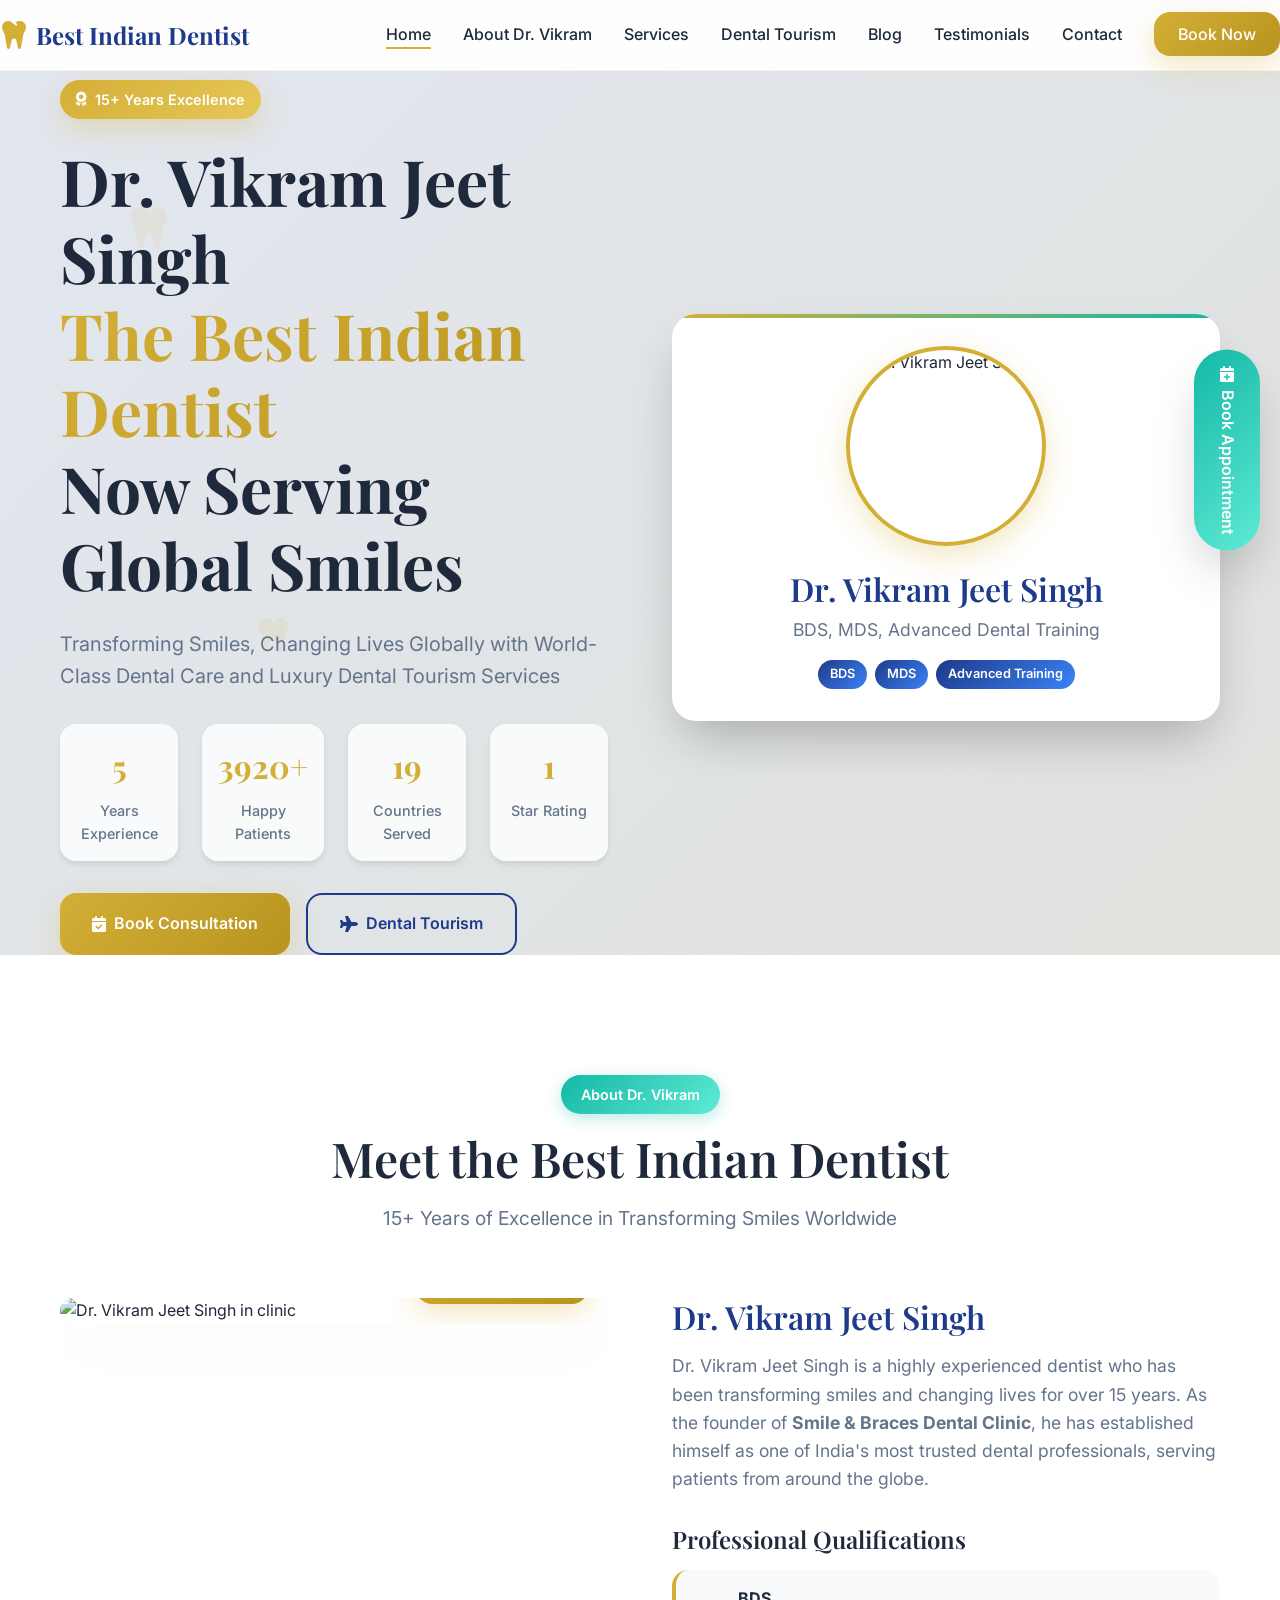
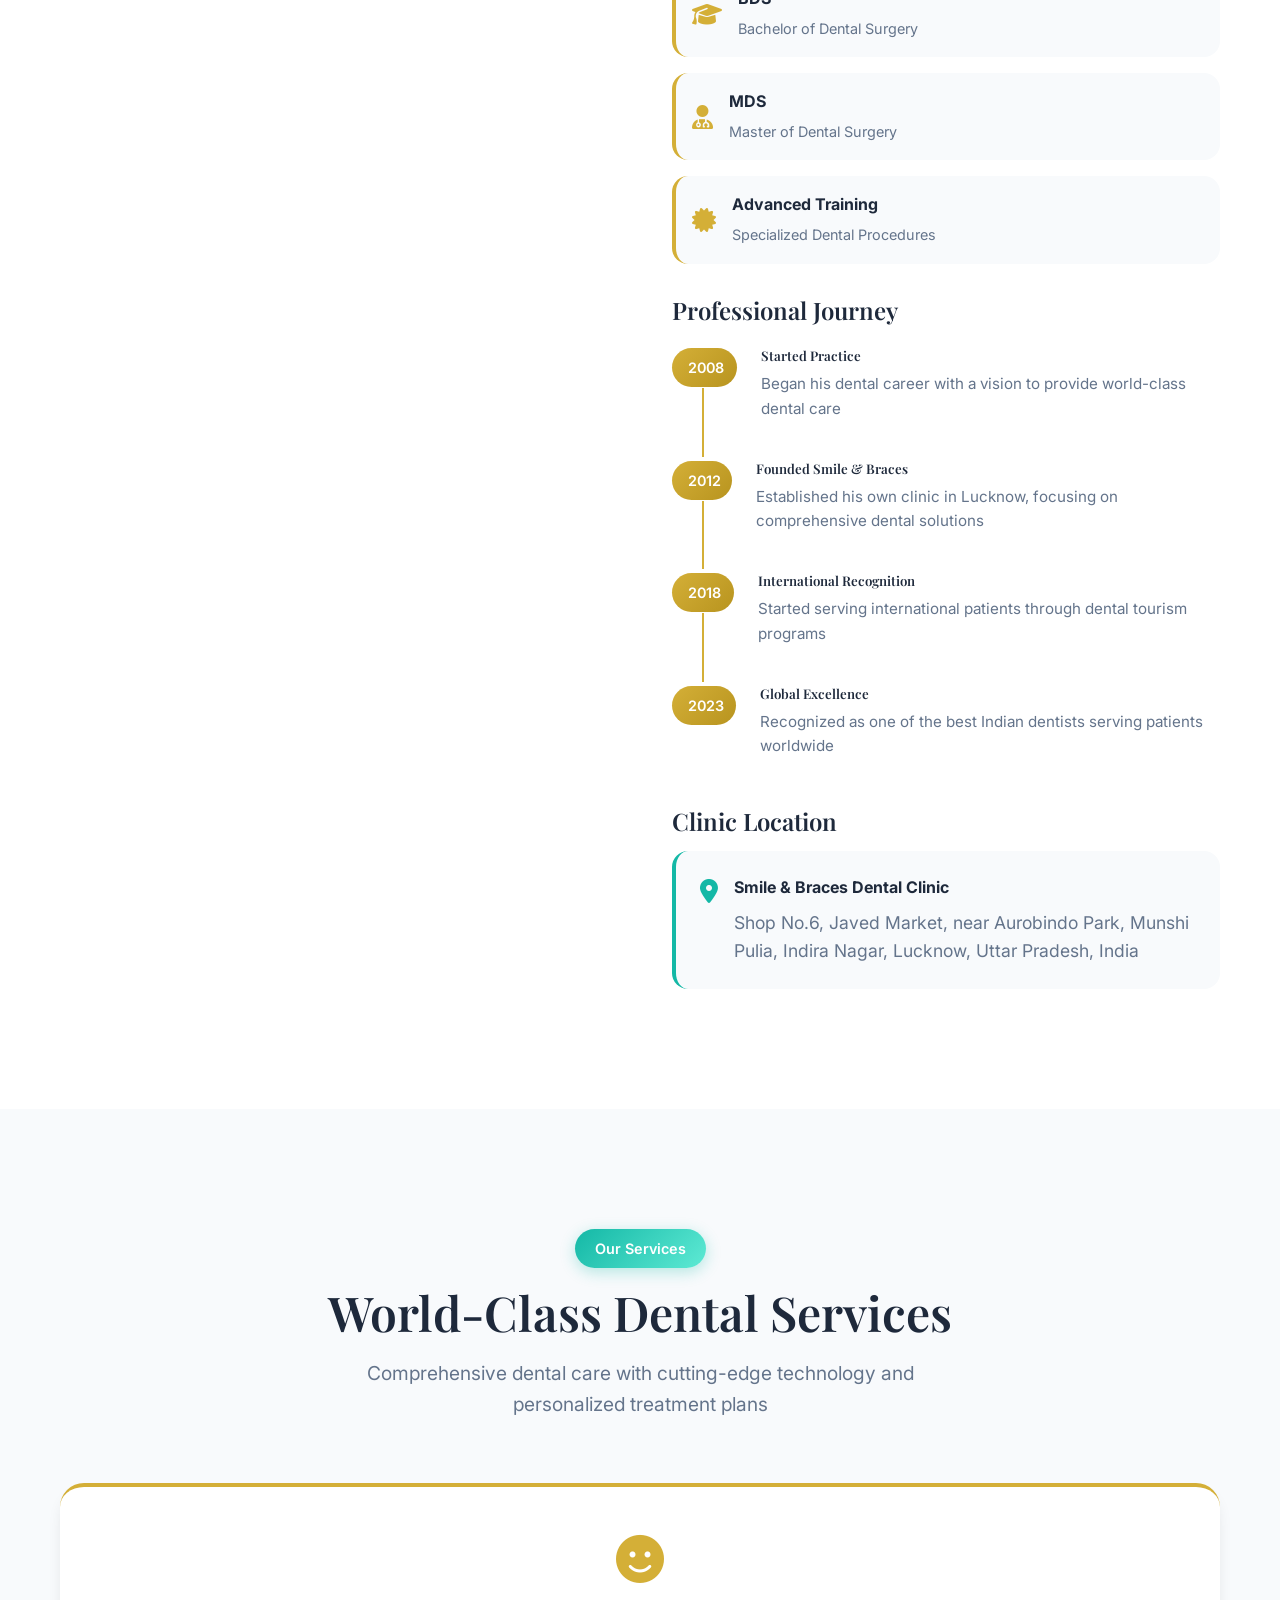
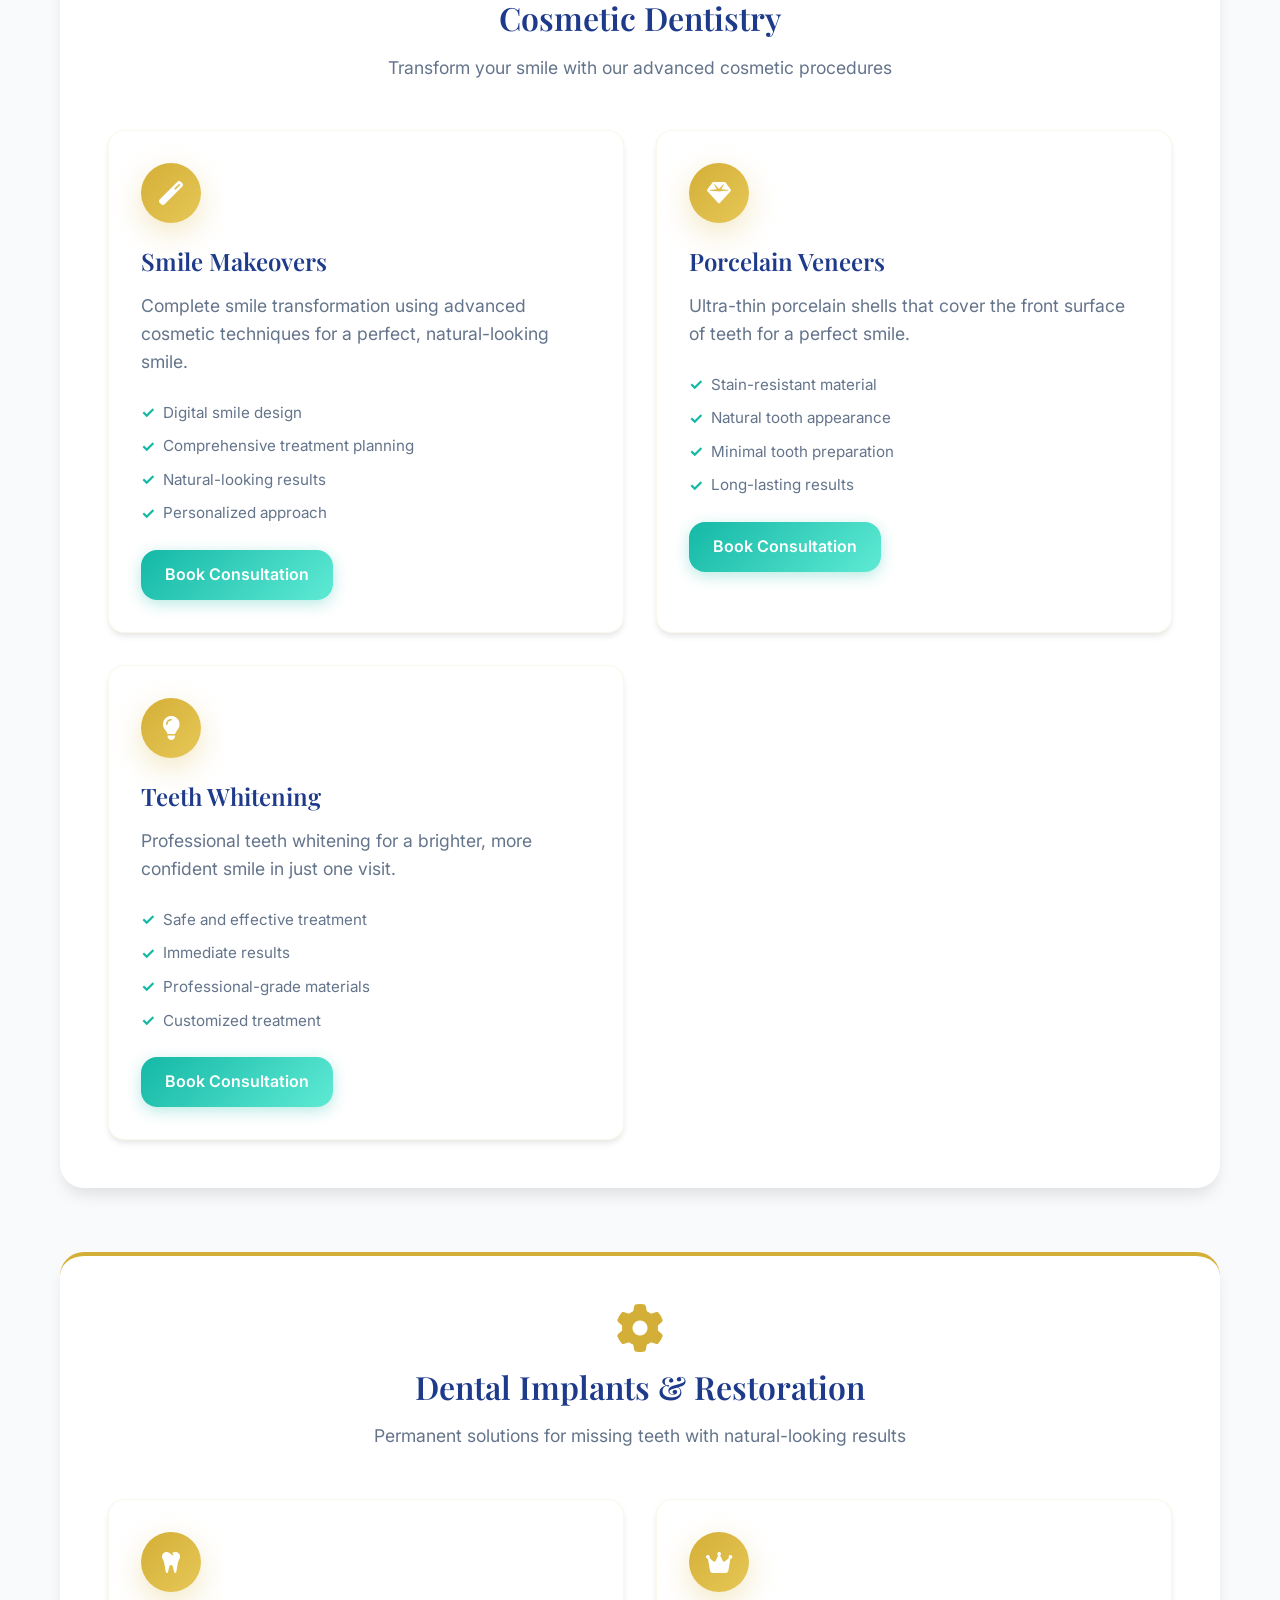
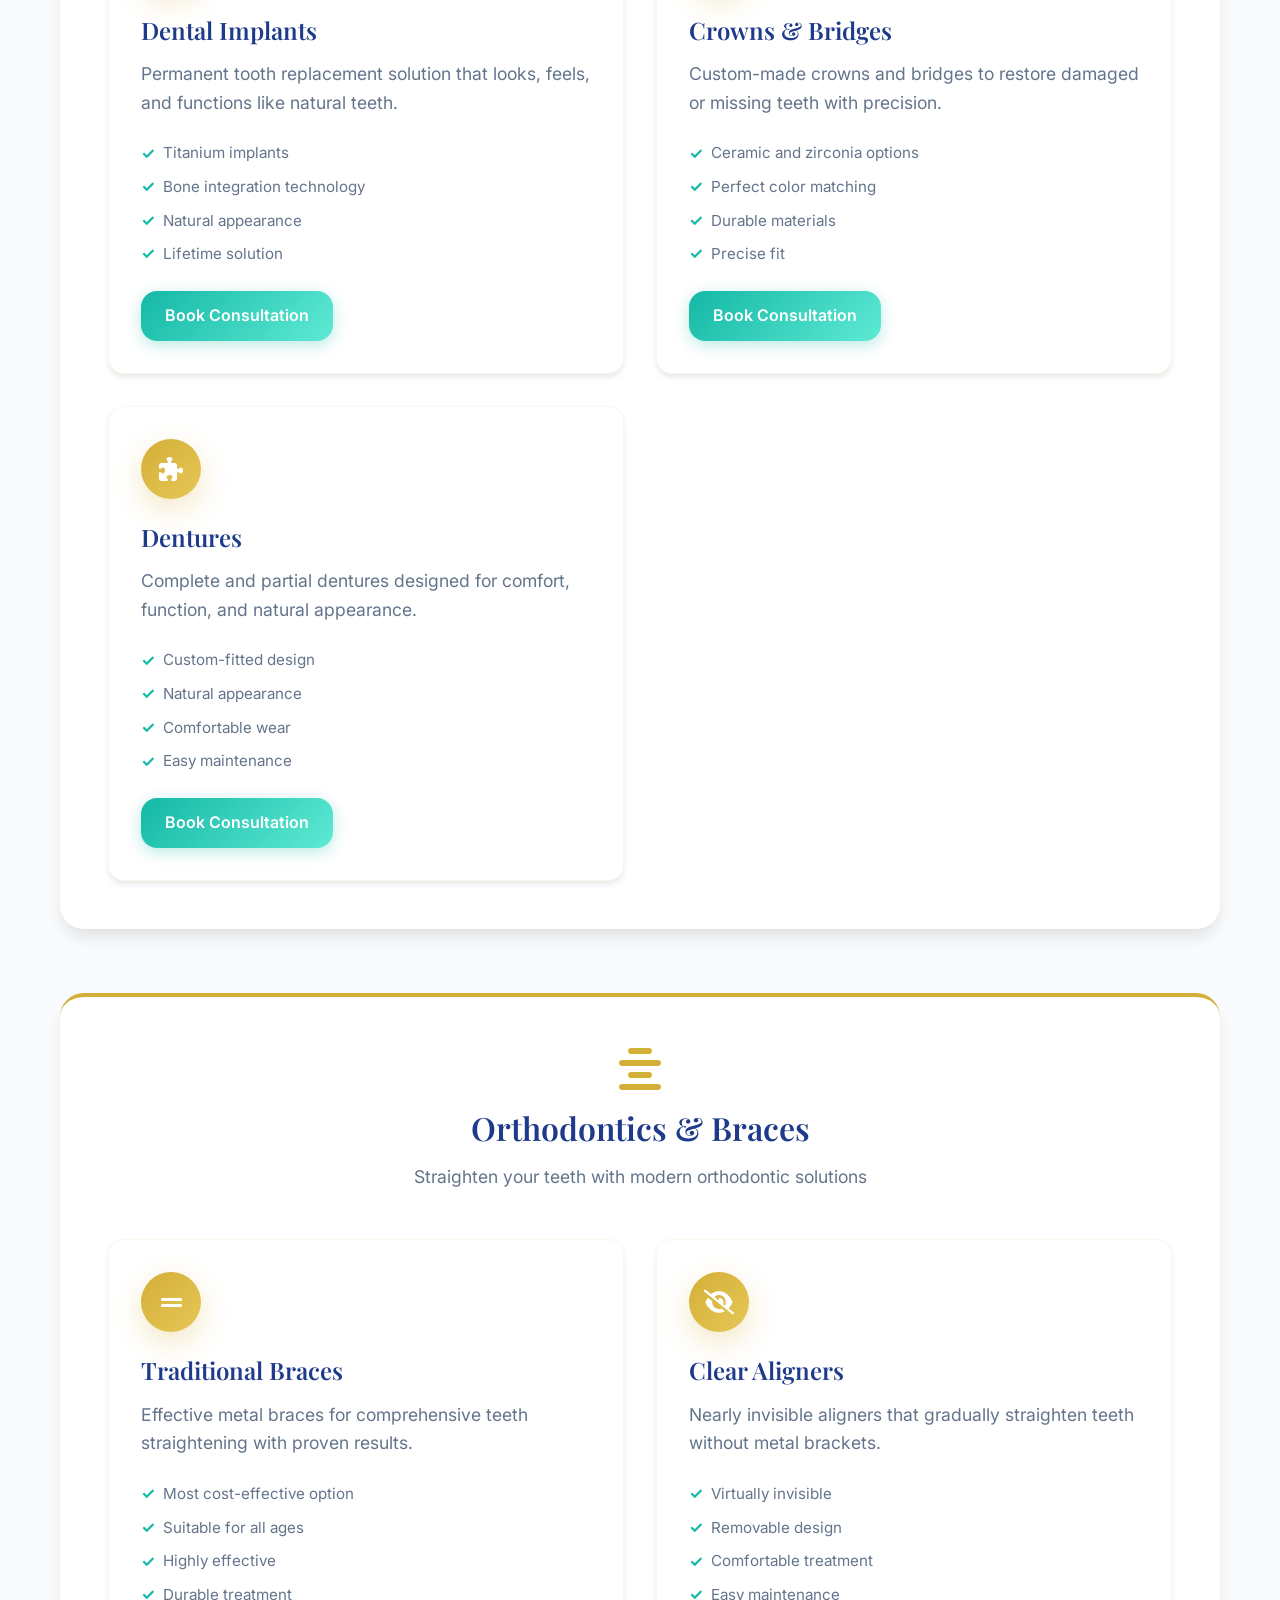
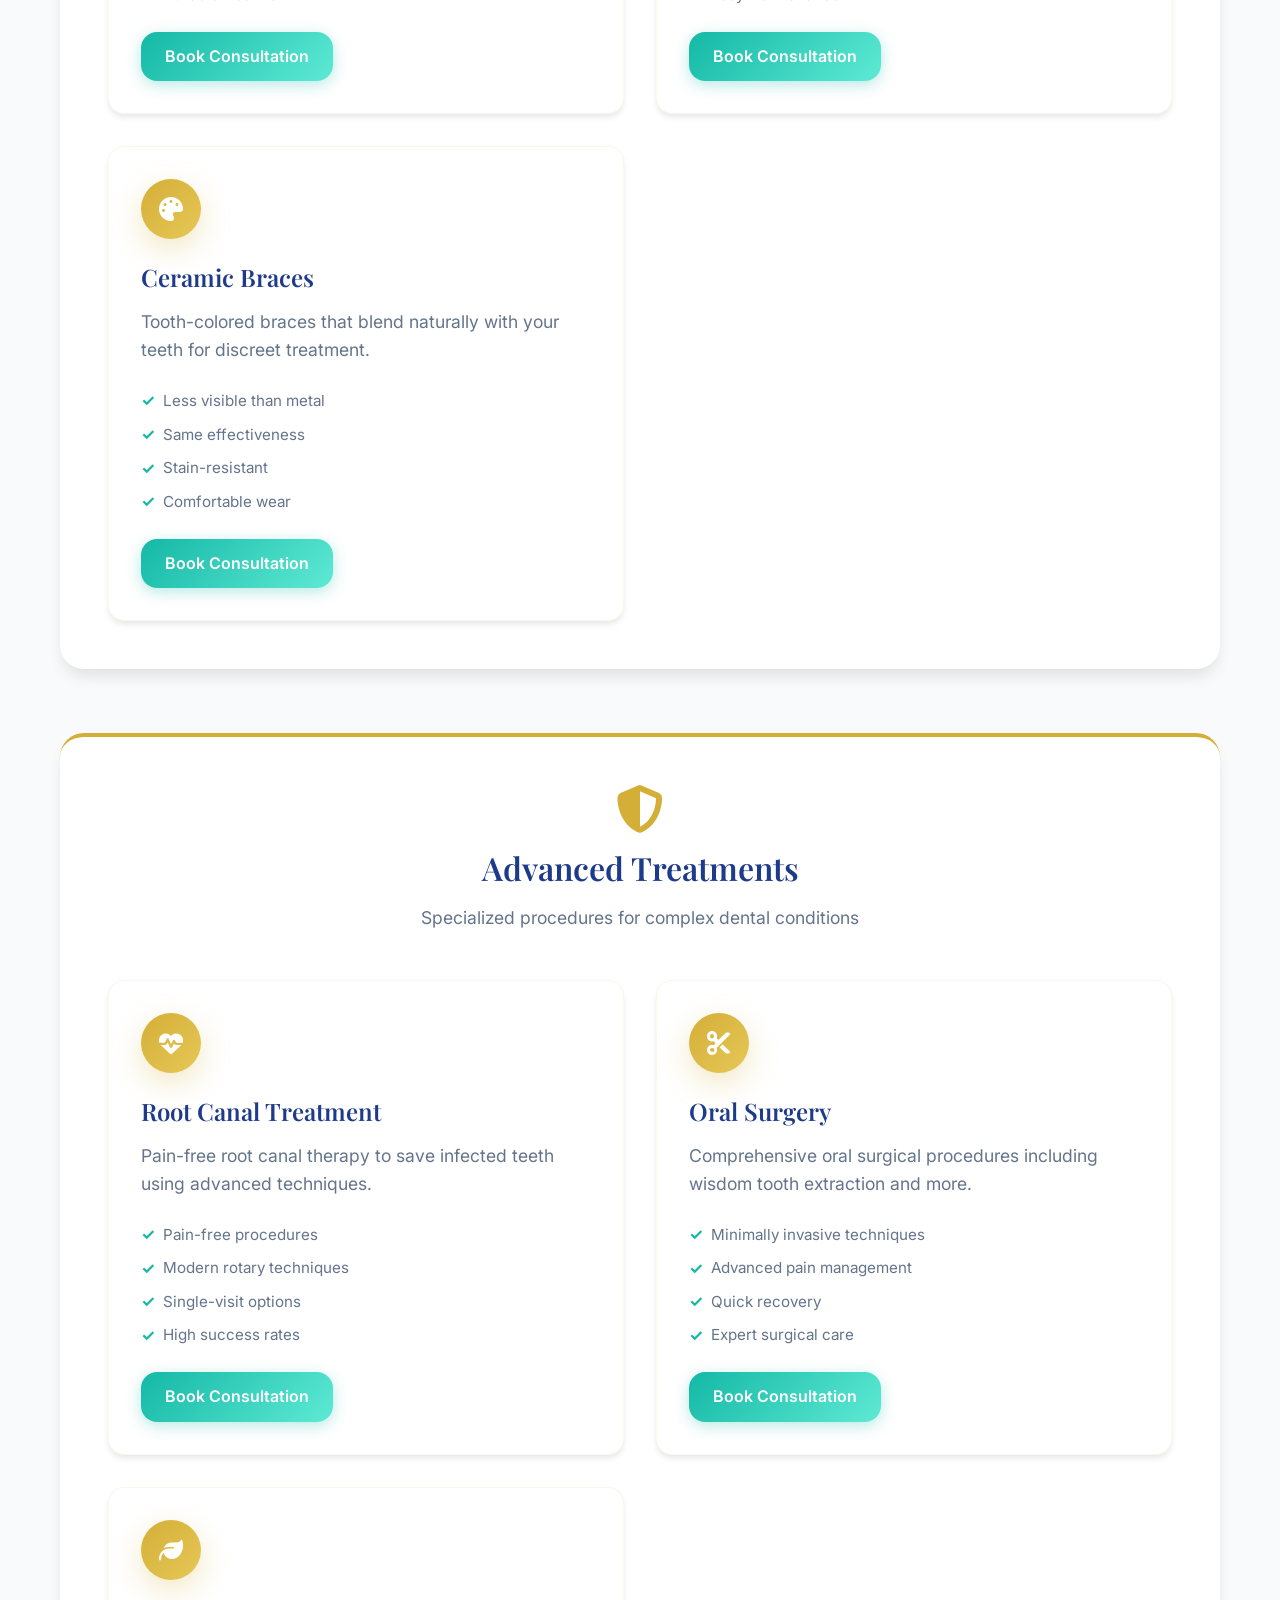
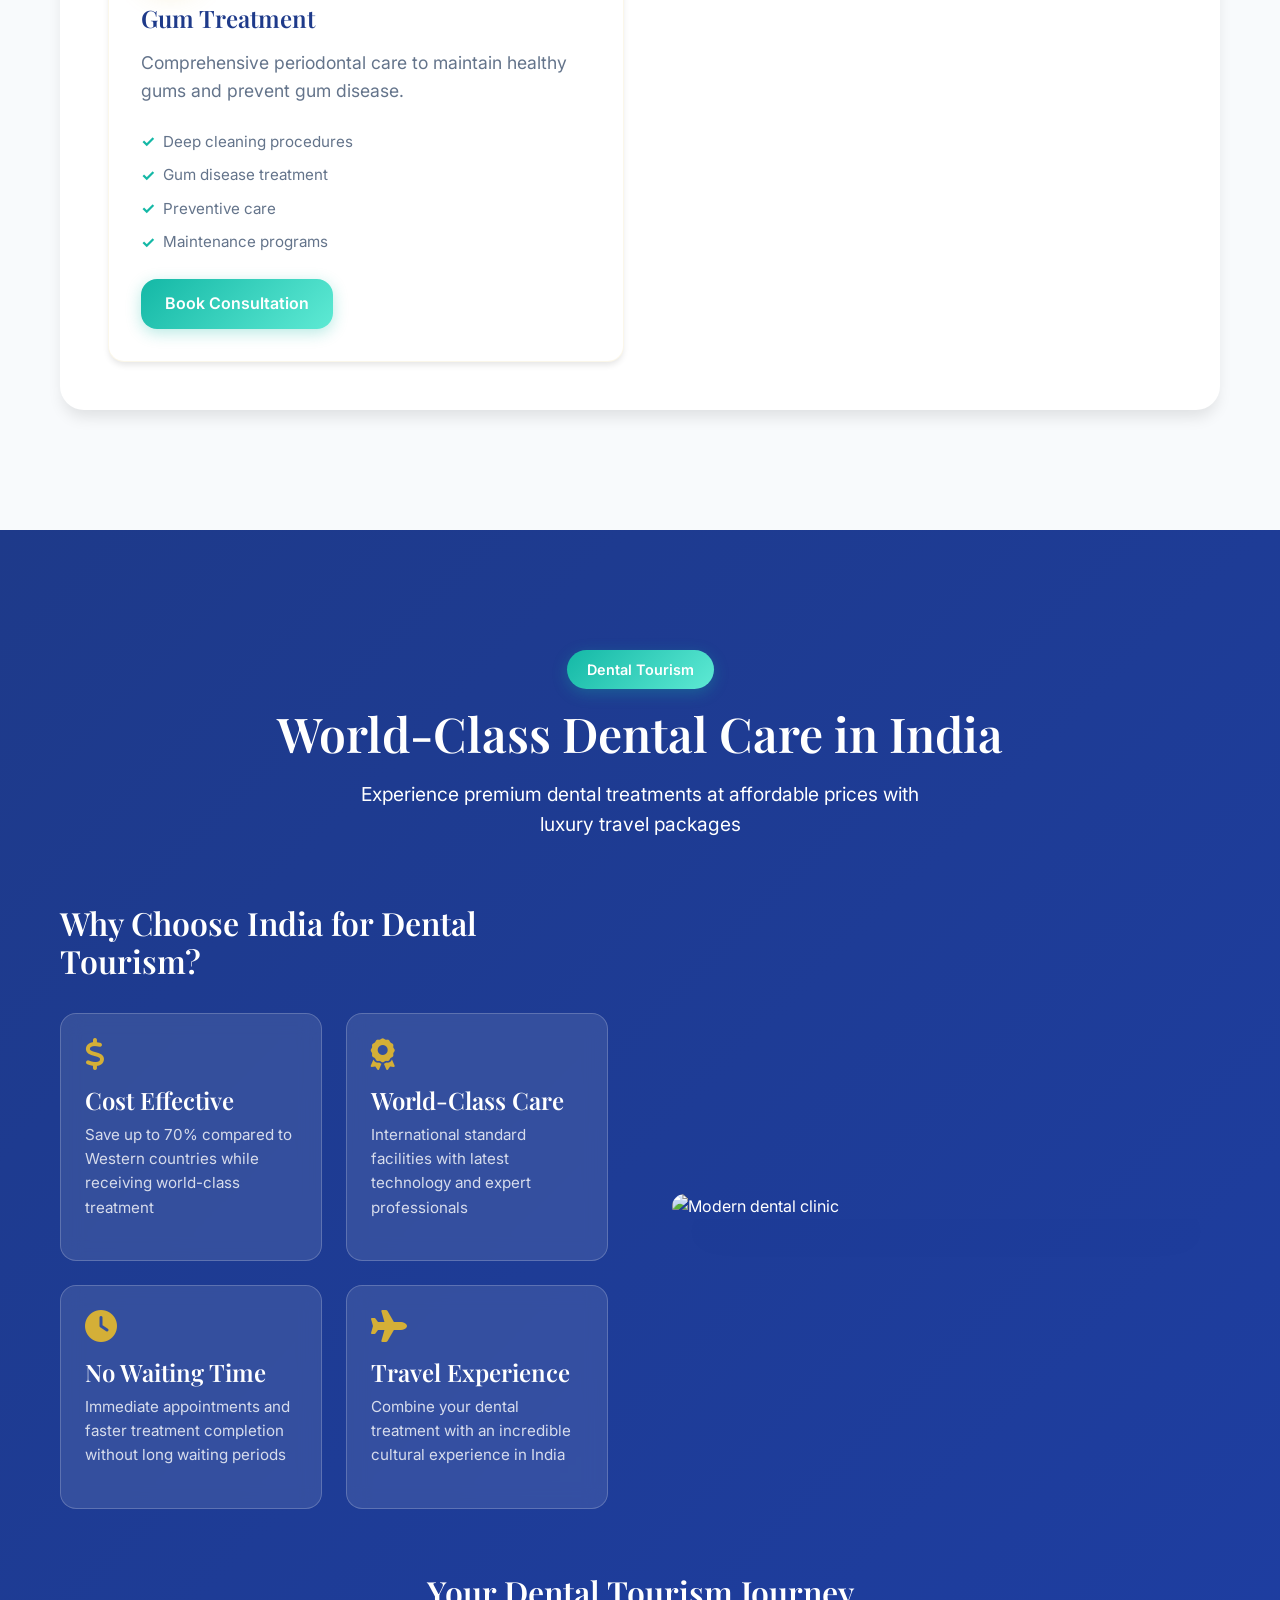
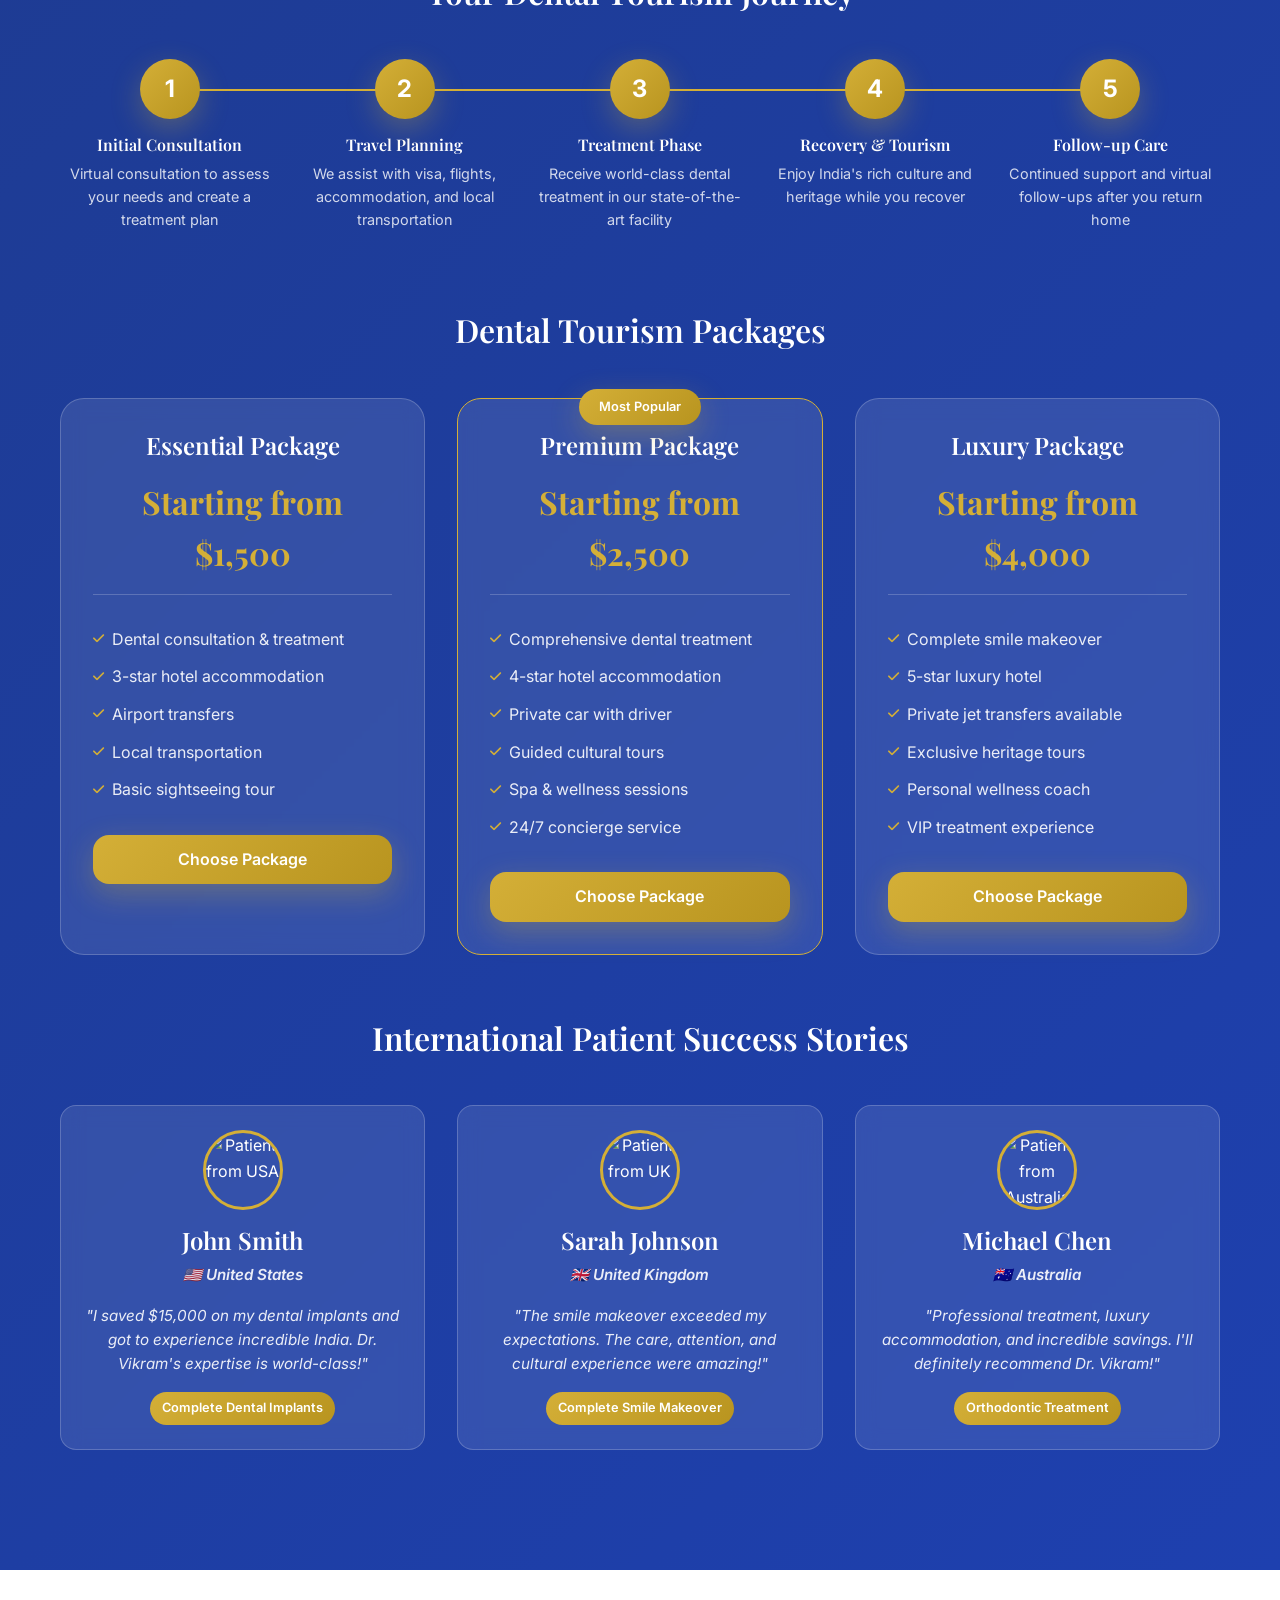
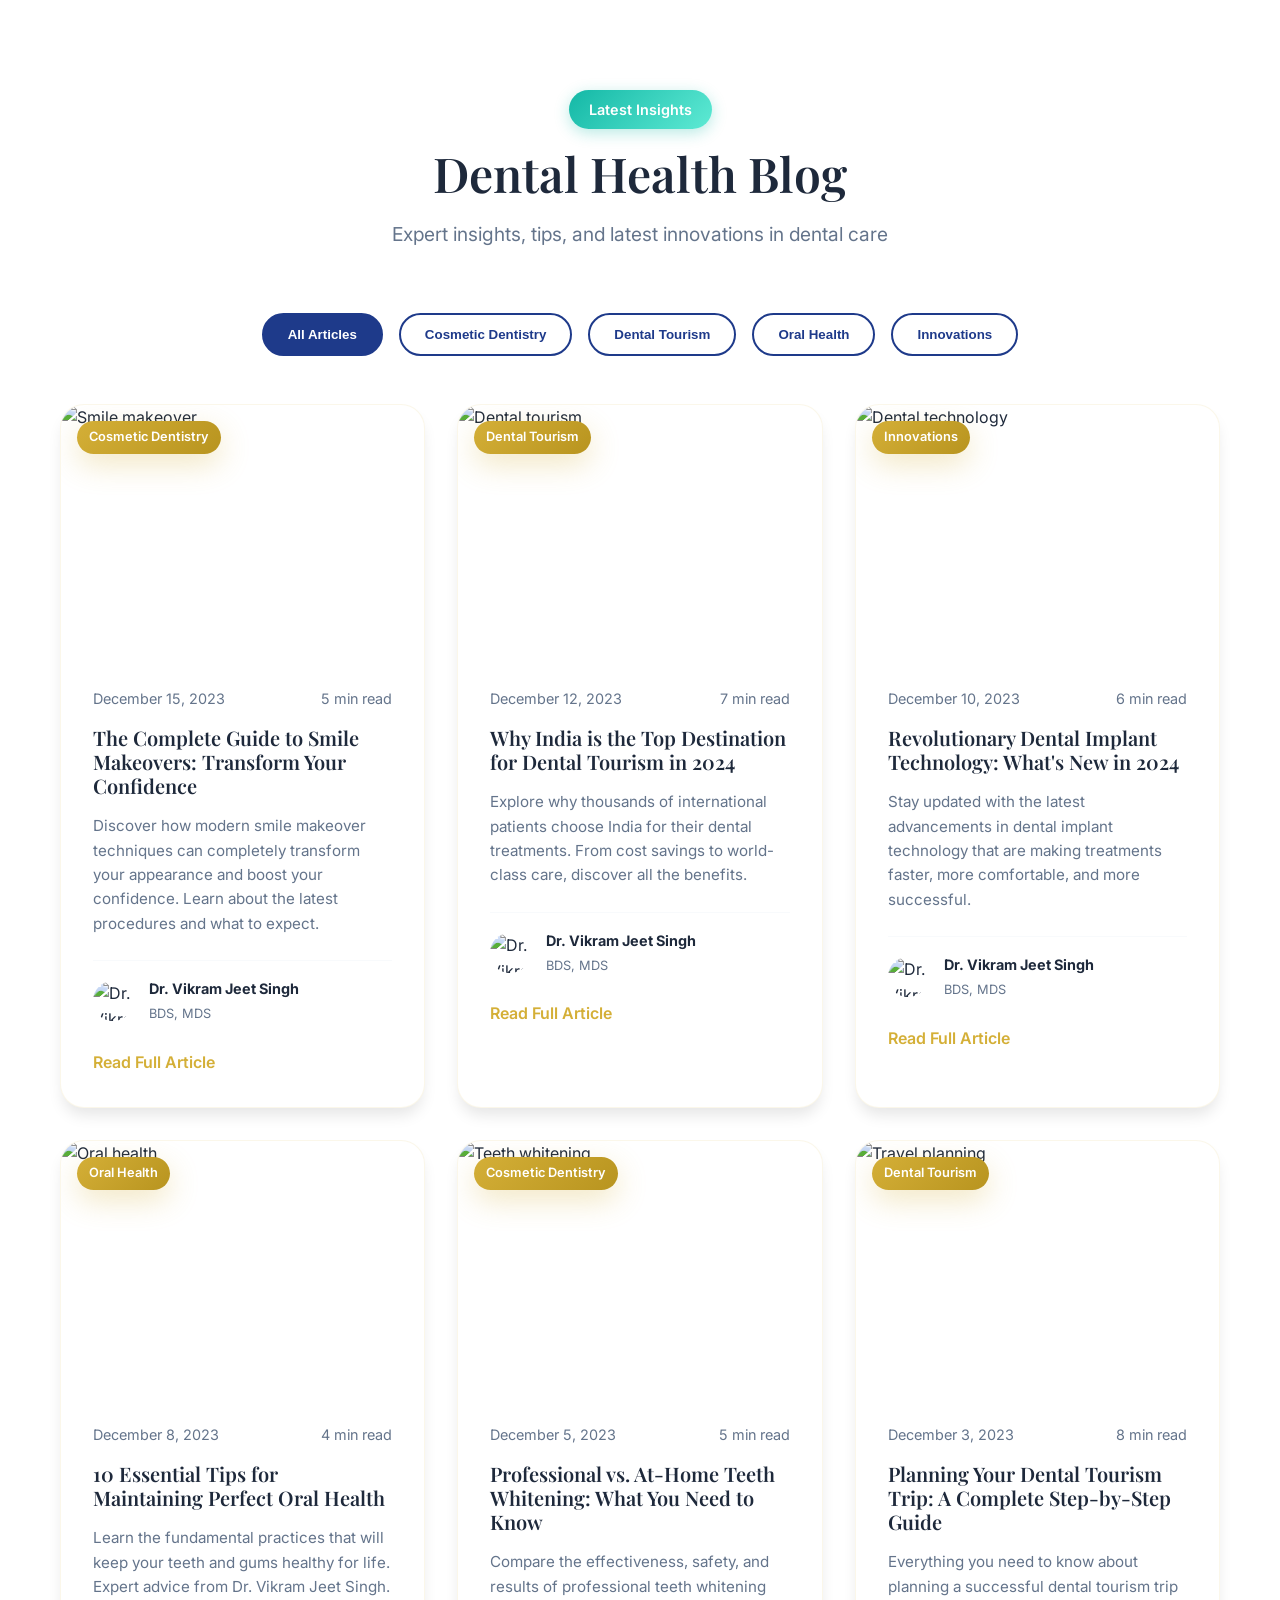
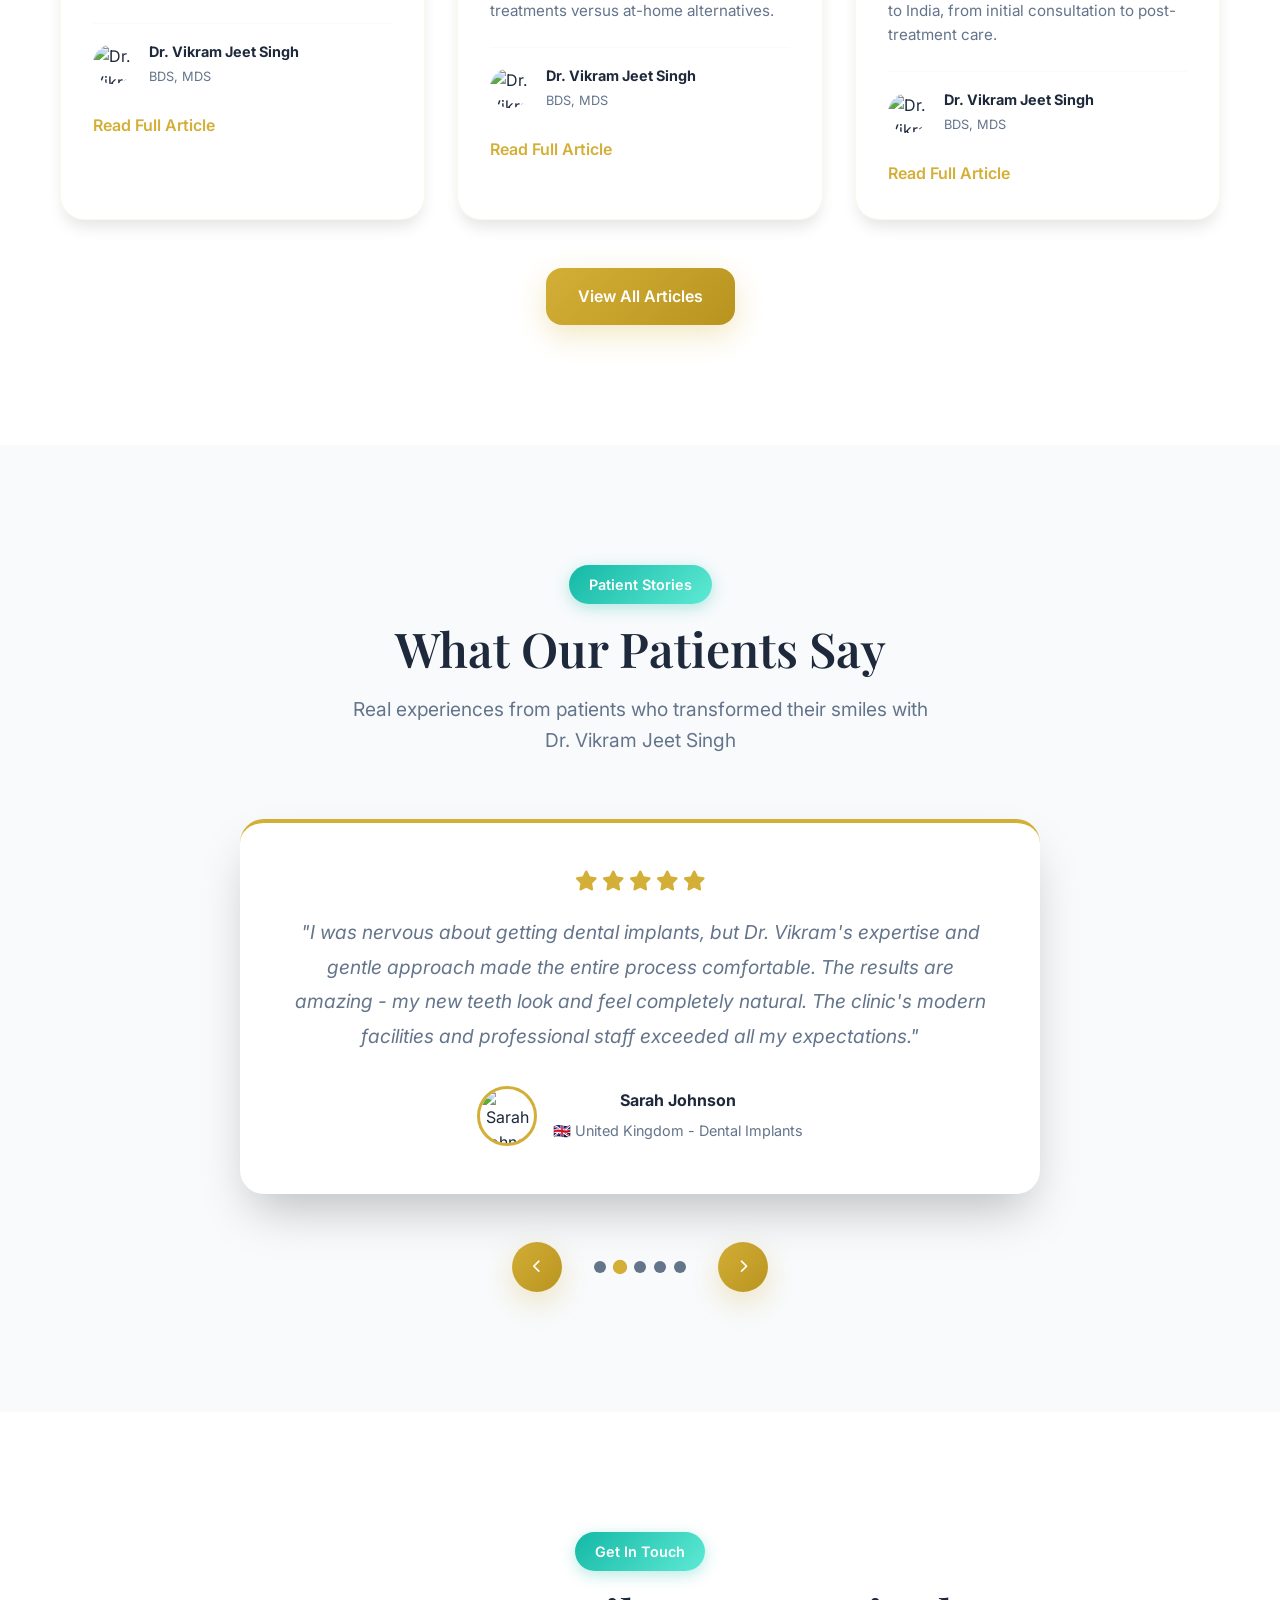
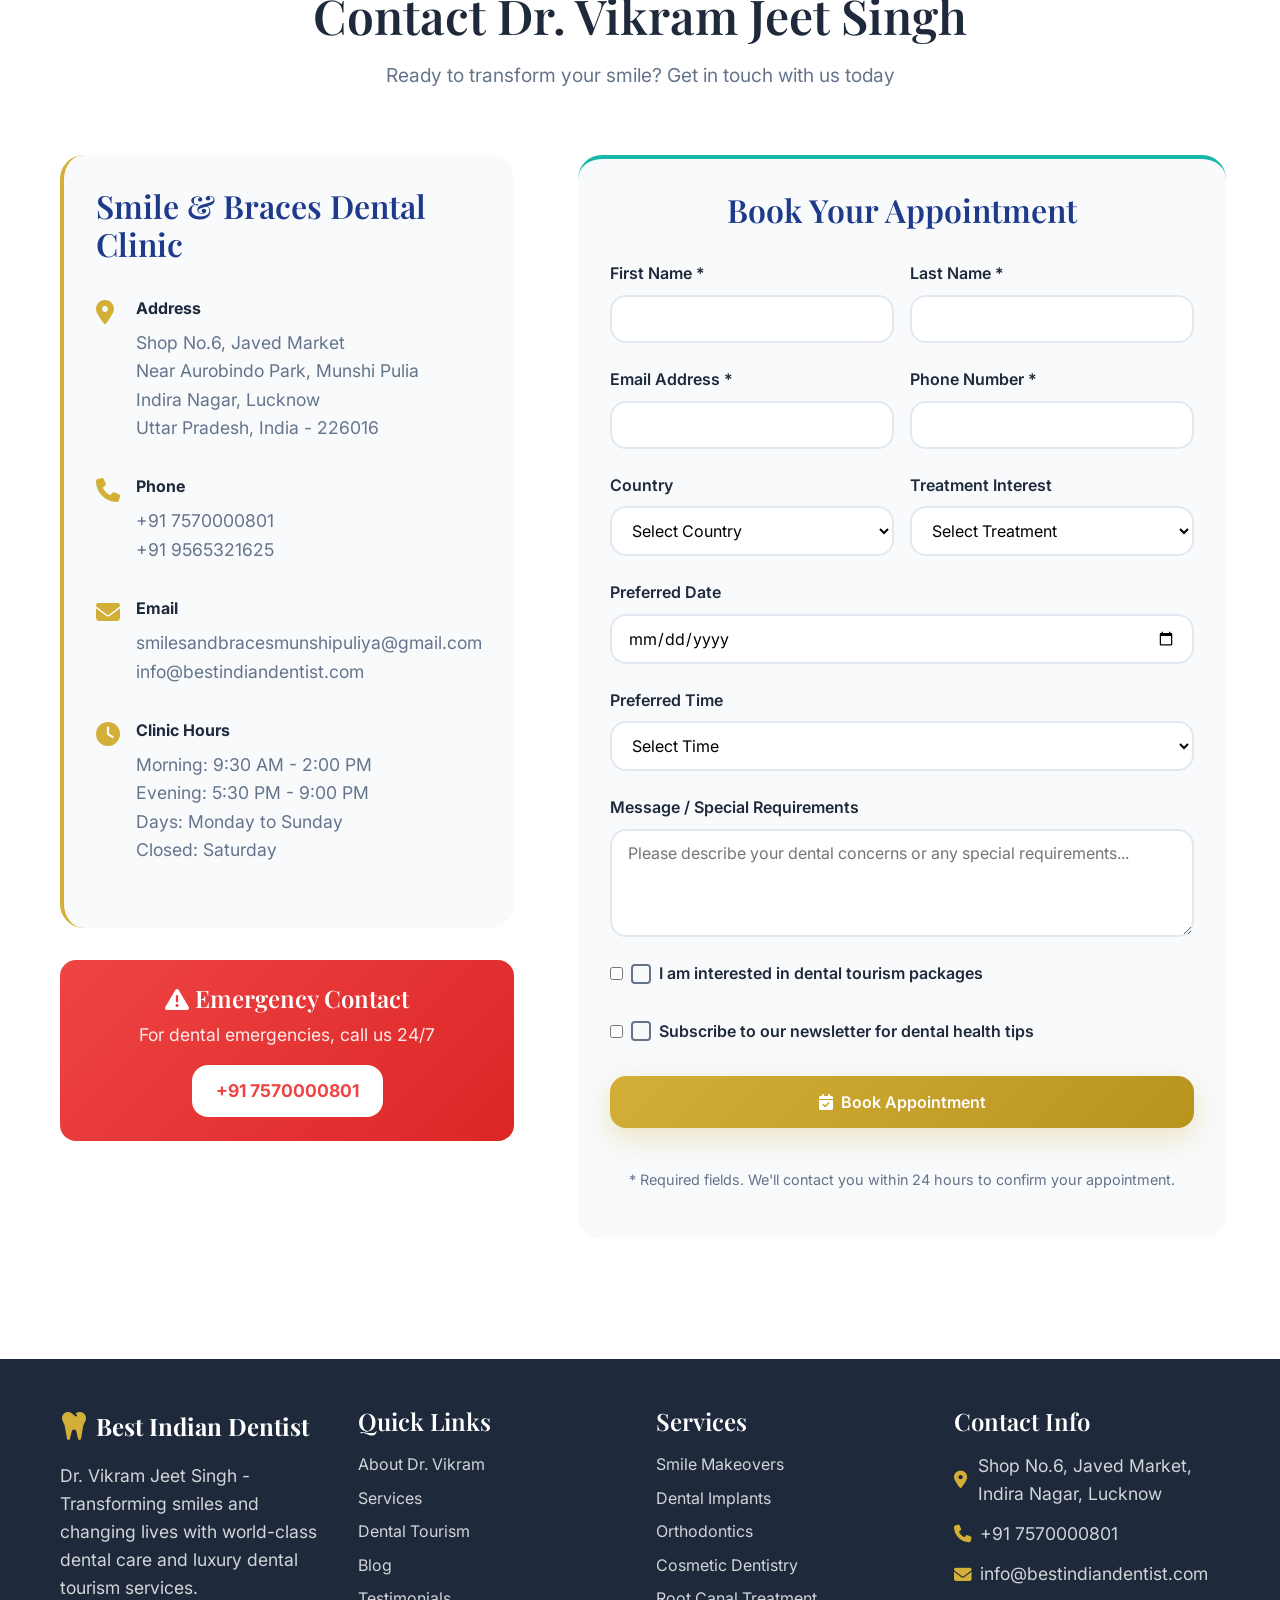
==== commit 4b226f84: "Update index.html" ====
--- a/index.html
+++ b/index.html
@@ -1124,7 +1124,7 @@
             
             <div class="footer-bottom">
                 <div class="footer-bottom-content">
-                    <p>&copy; 2023 Best Indian Dentist - Dr. Vikram Jeet Singh. All rights reserved.</p>
+                    <p>&copy; 2025 Best Indian Dentist - Dr. Vikram Jeet Singh. All rights reserved.</p>
                     <div class="footer-links">
                         <a href="#">Privacy Policy</a>
                         <a href="#">Terms of Service</a>
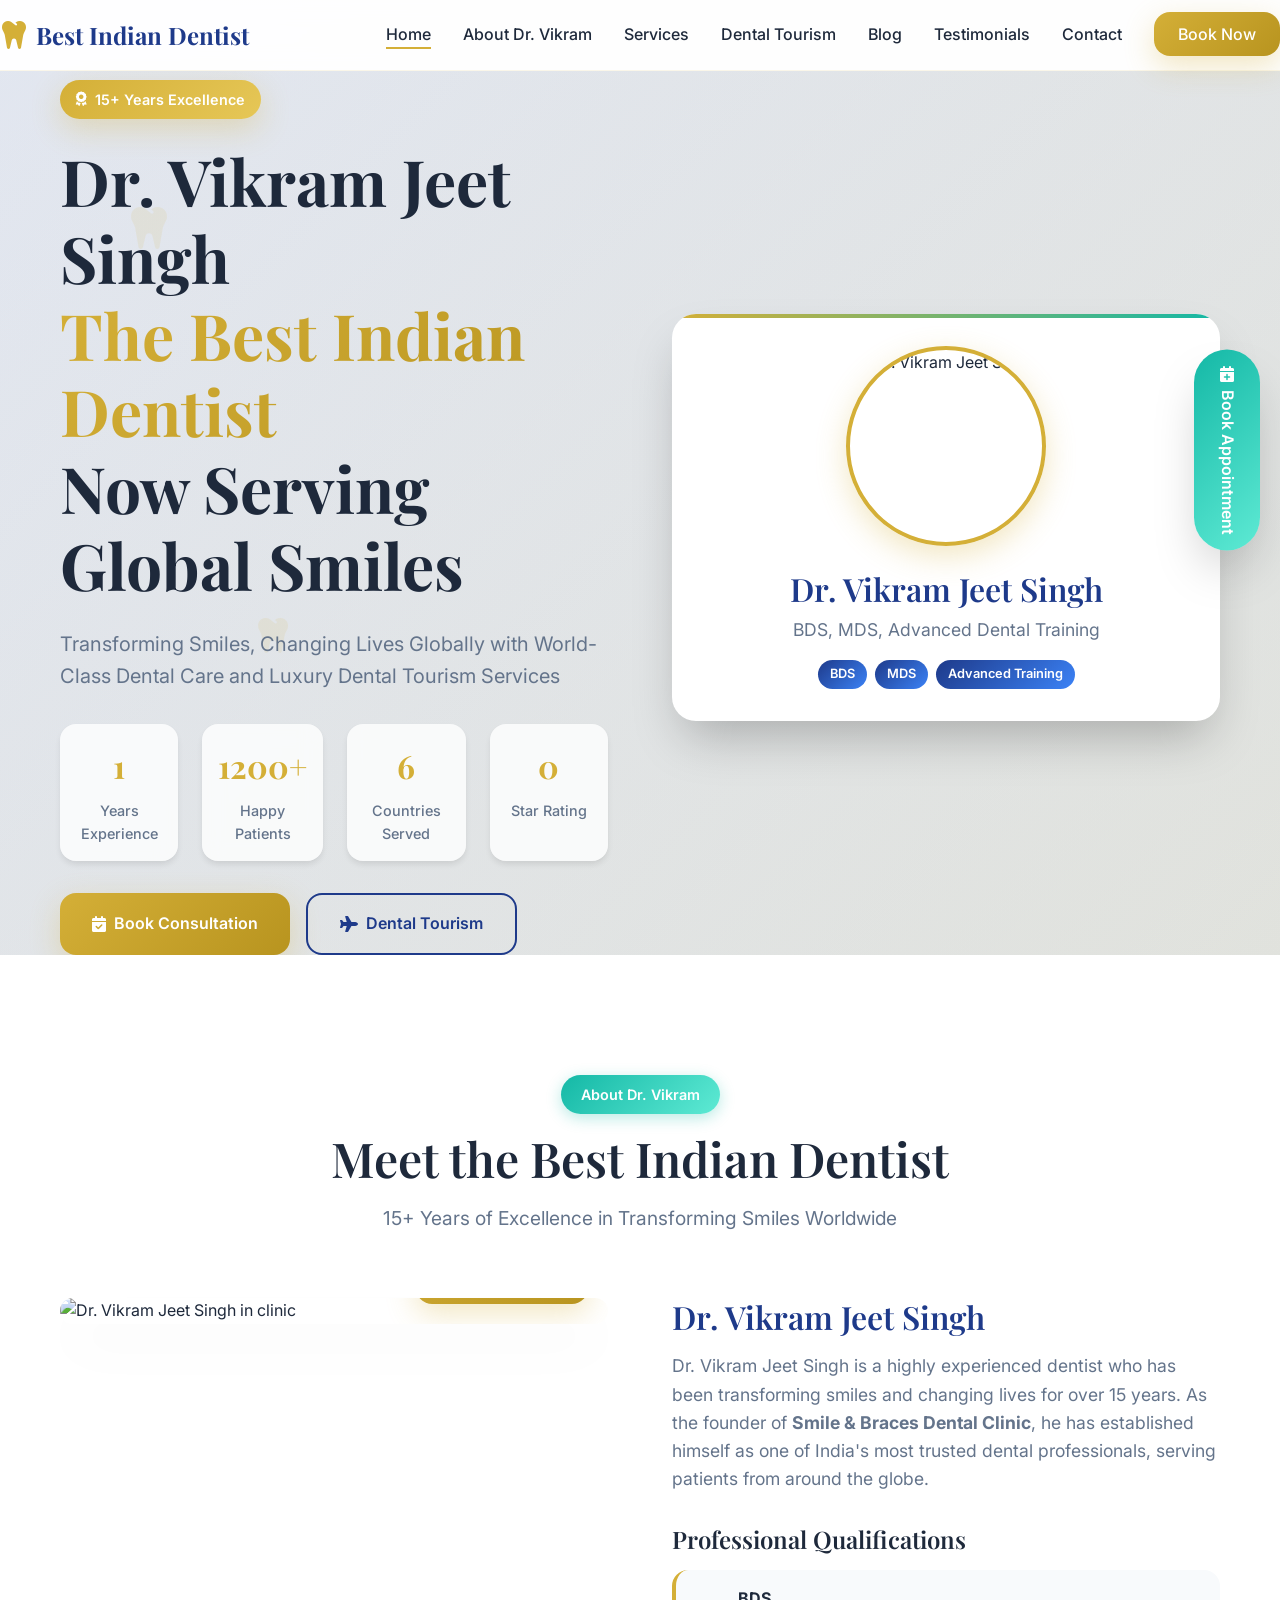
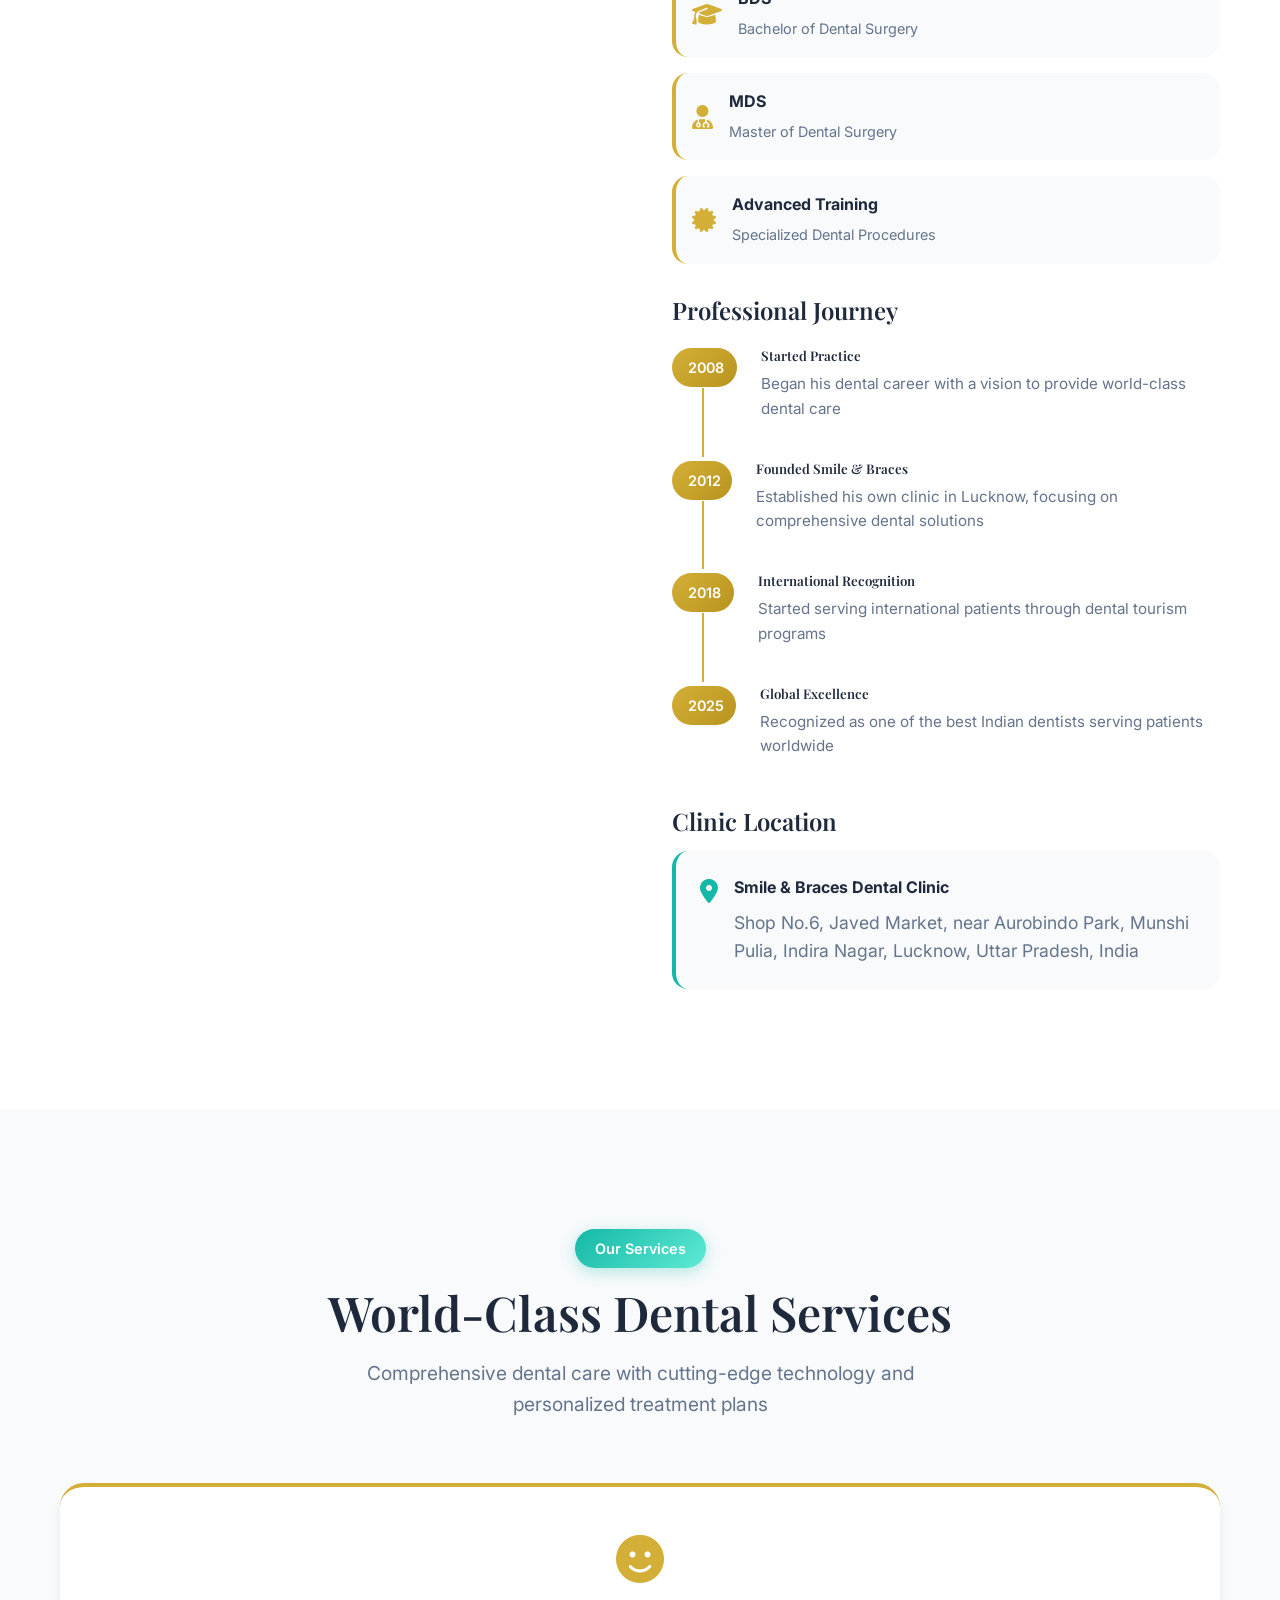
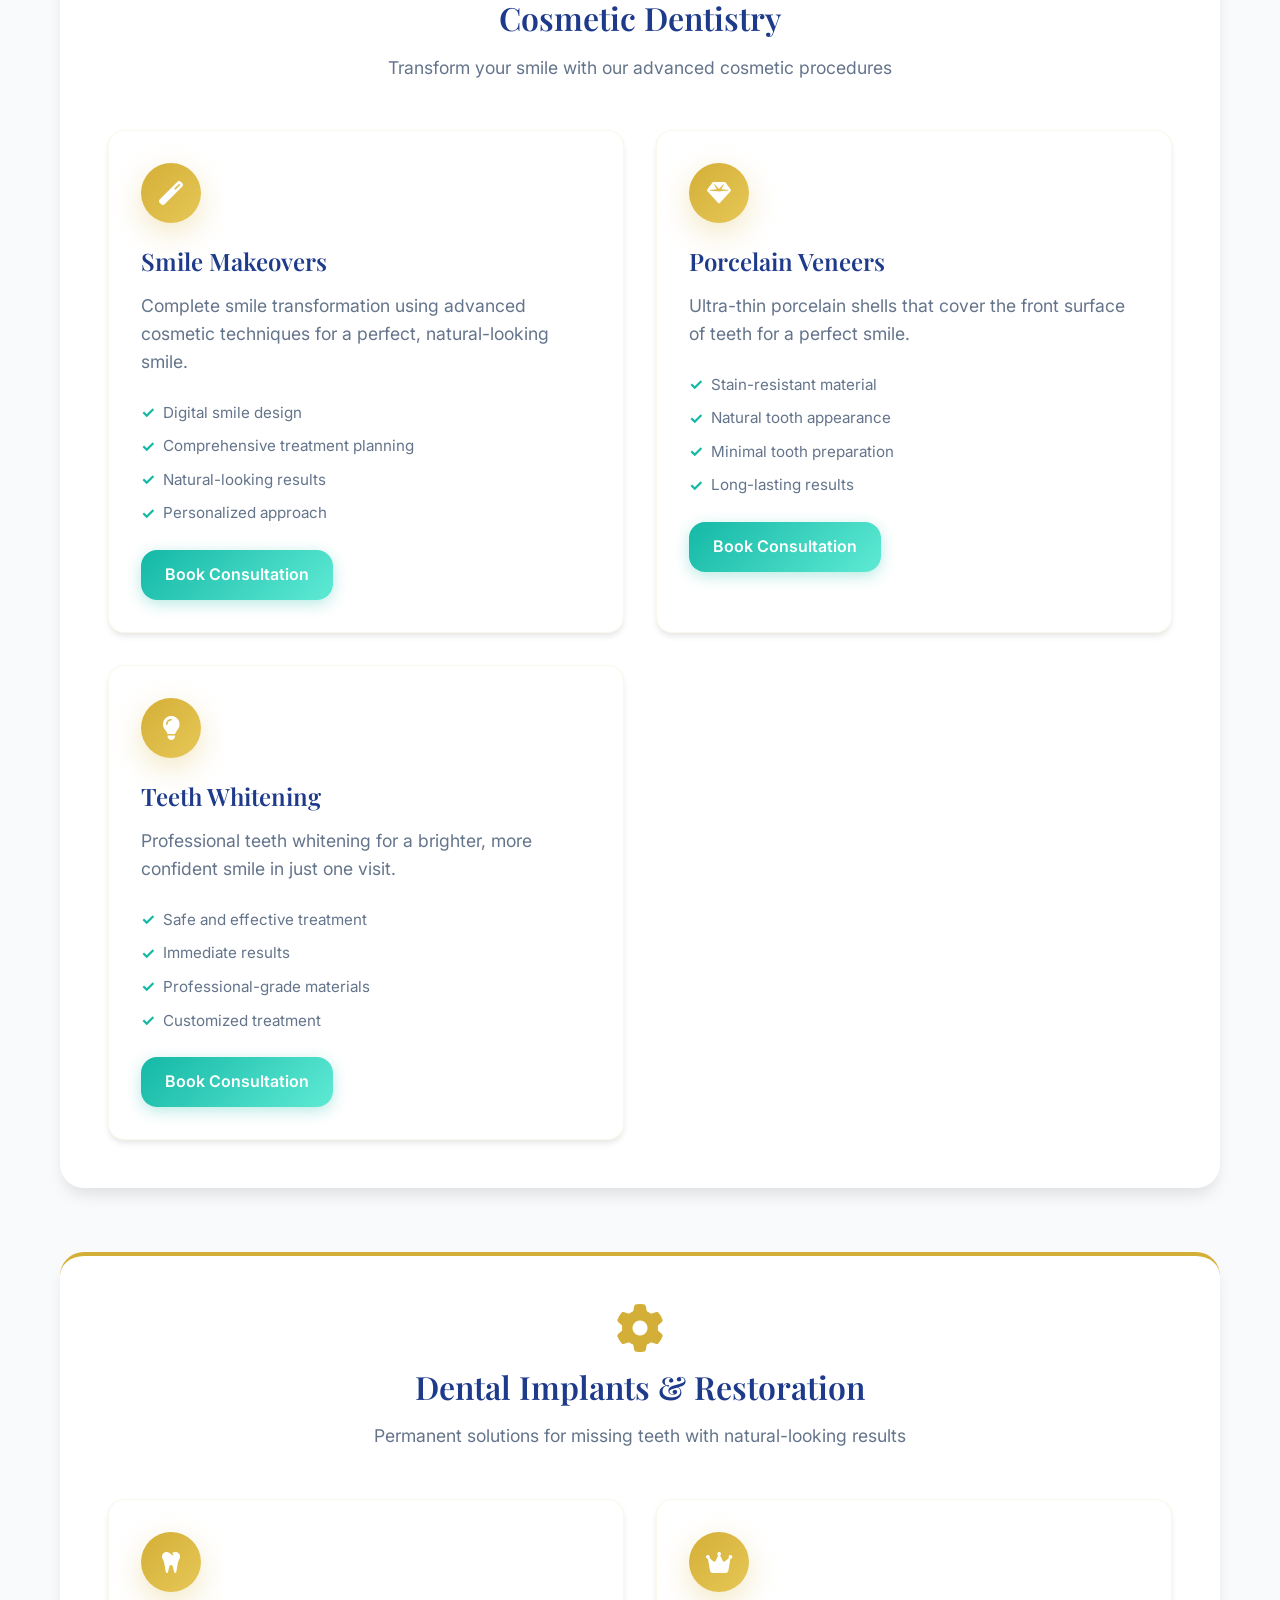
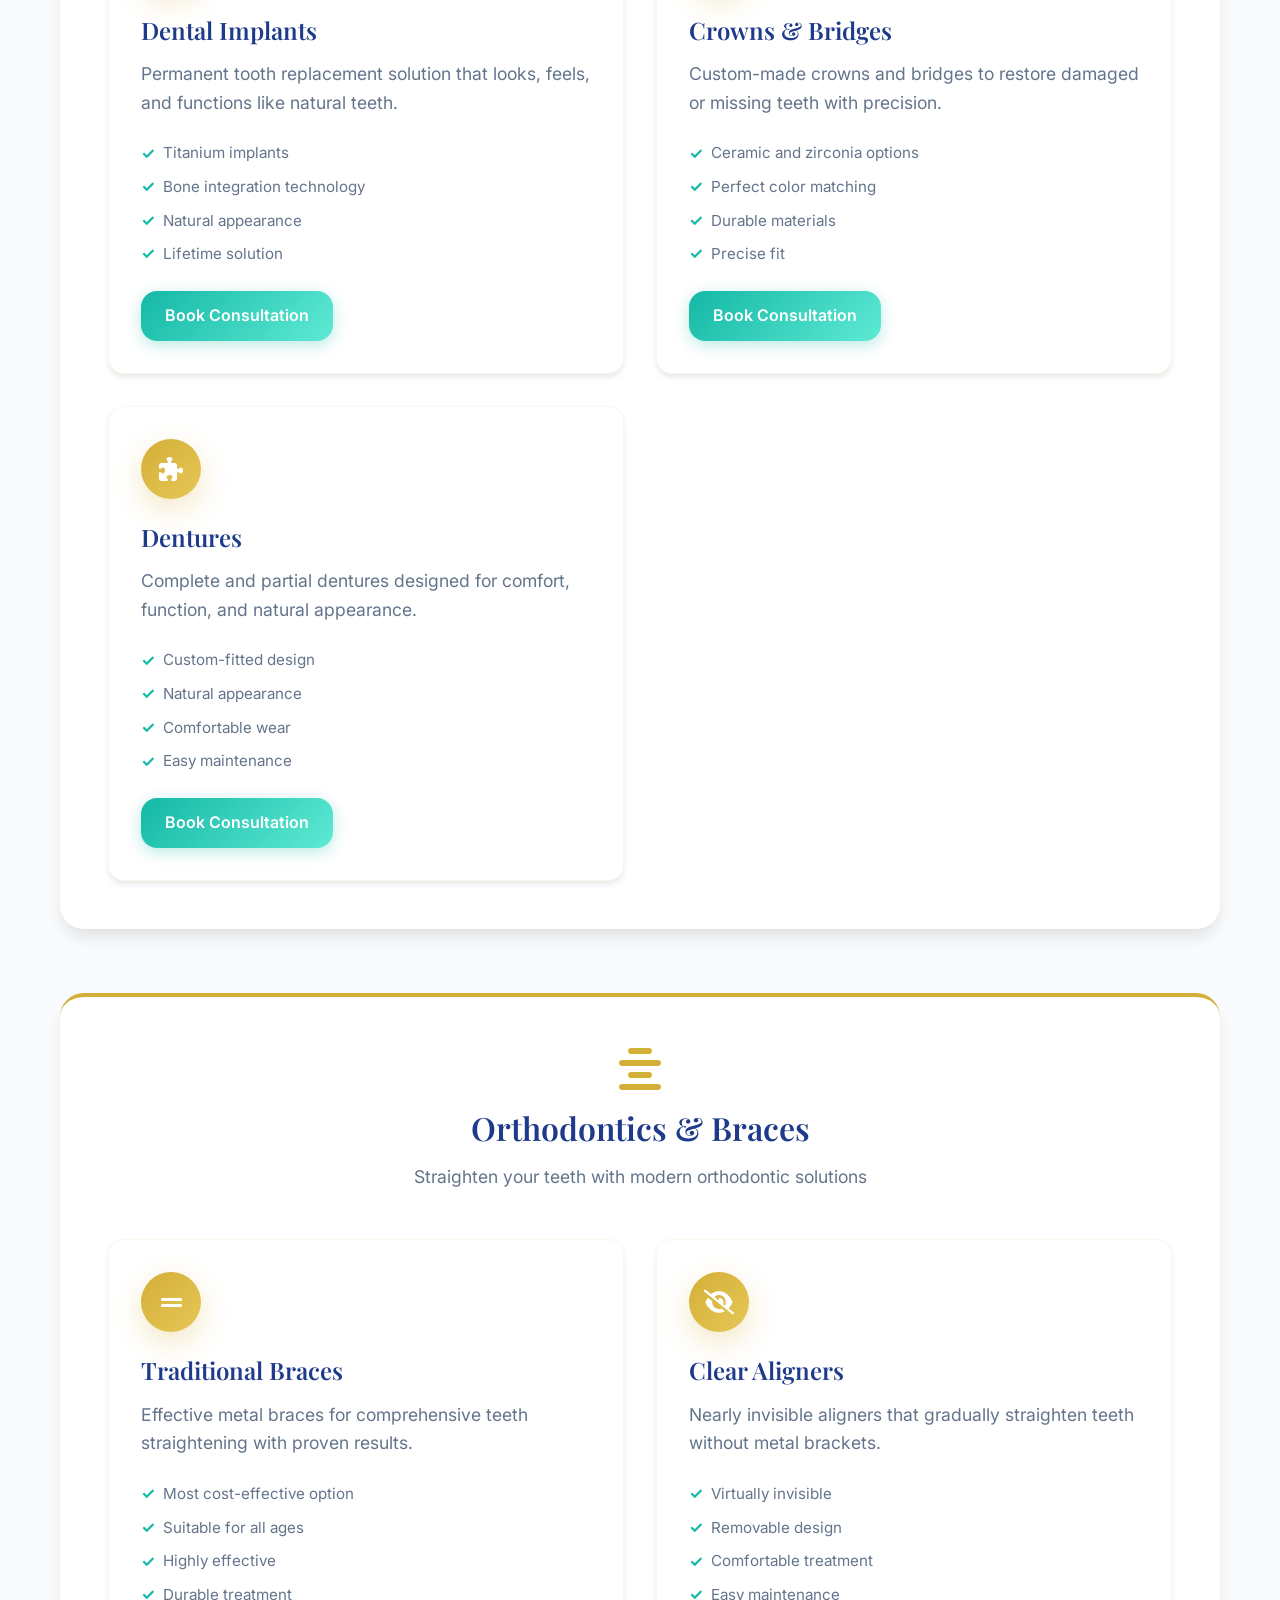
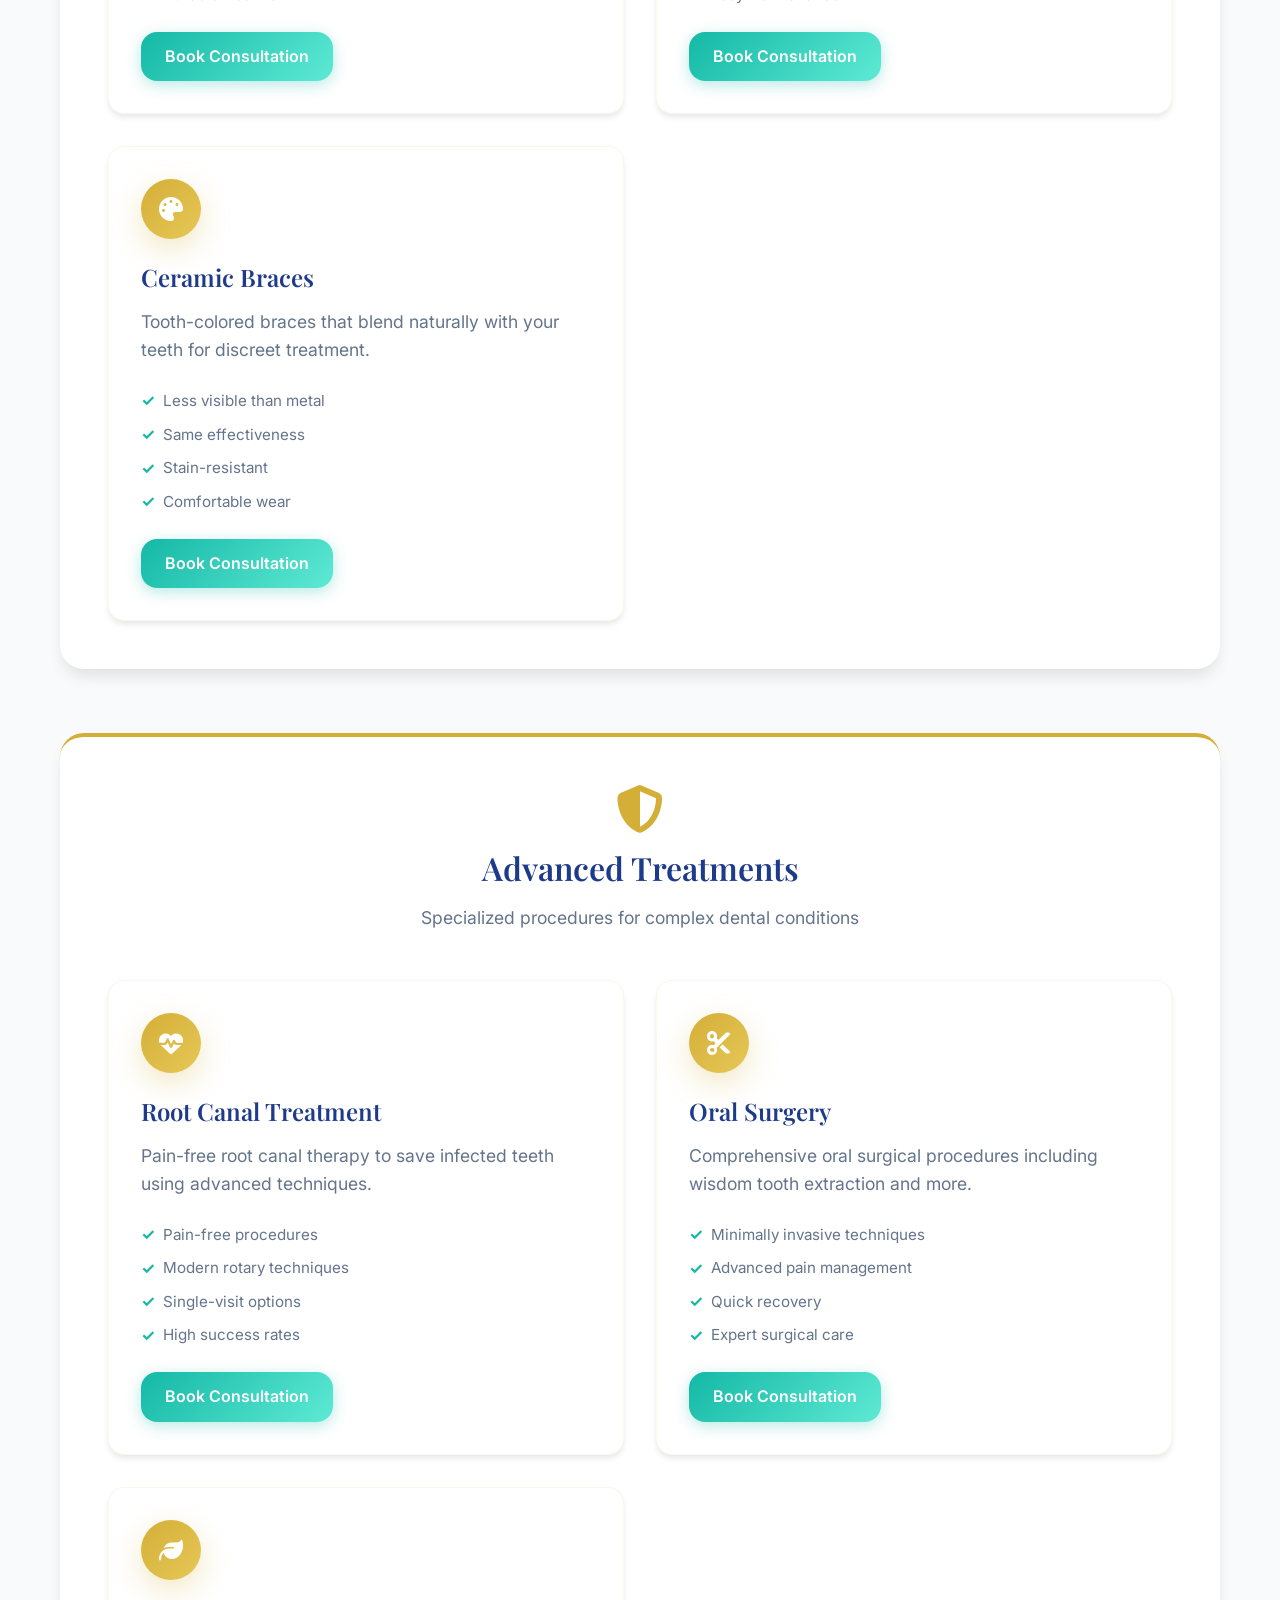
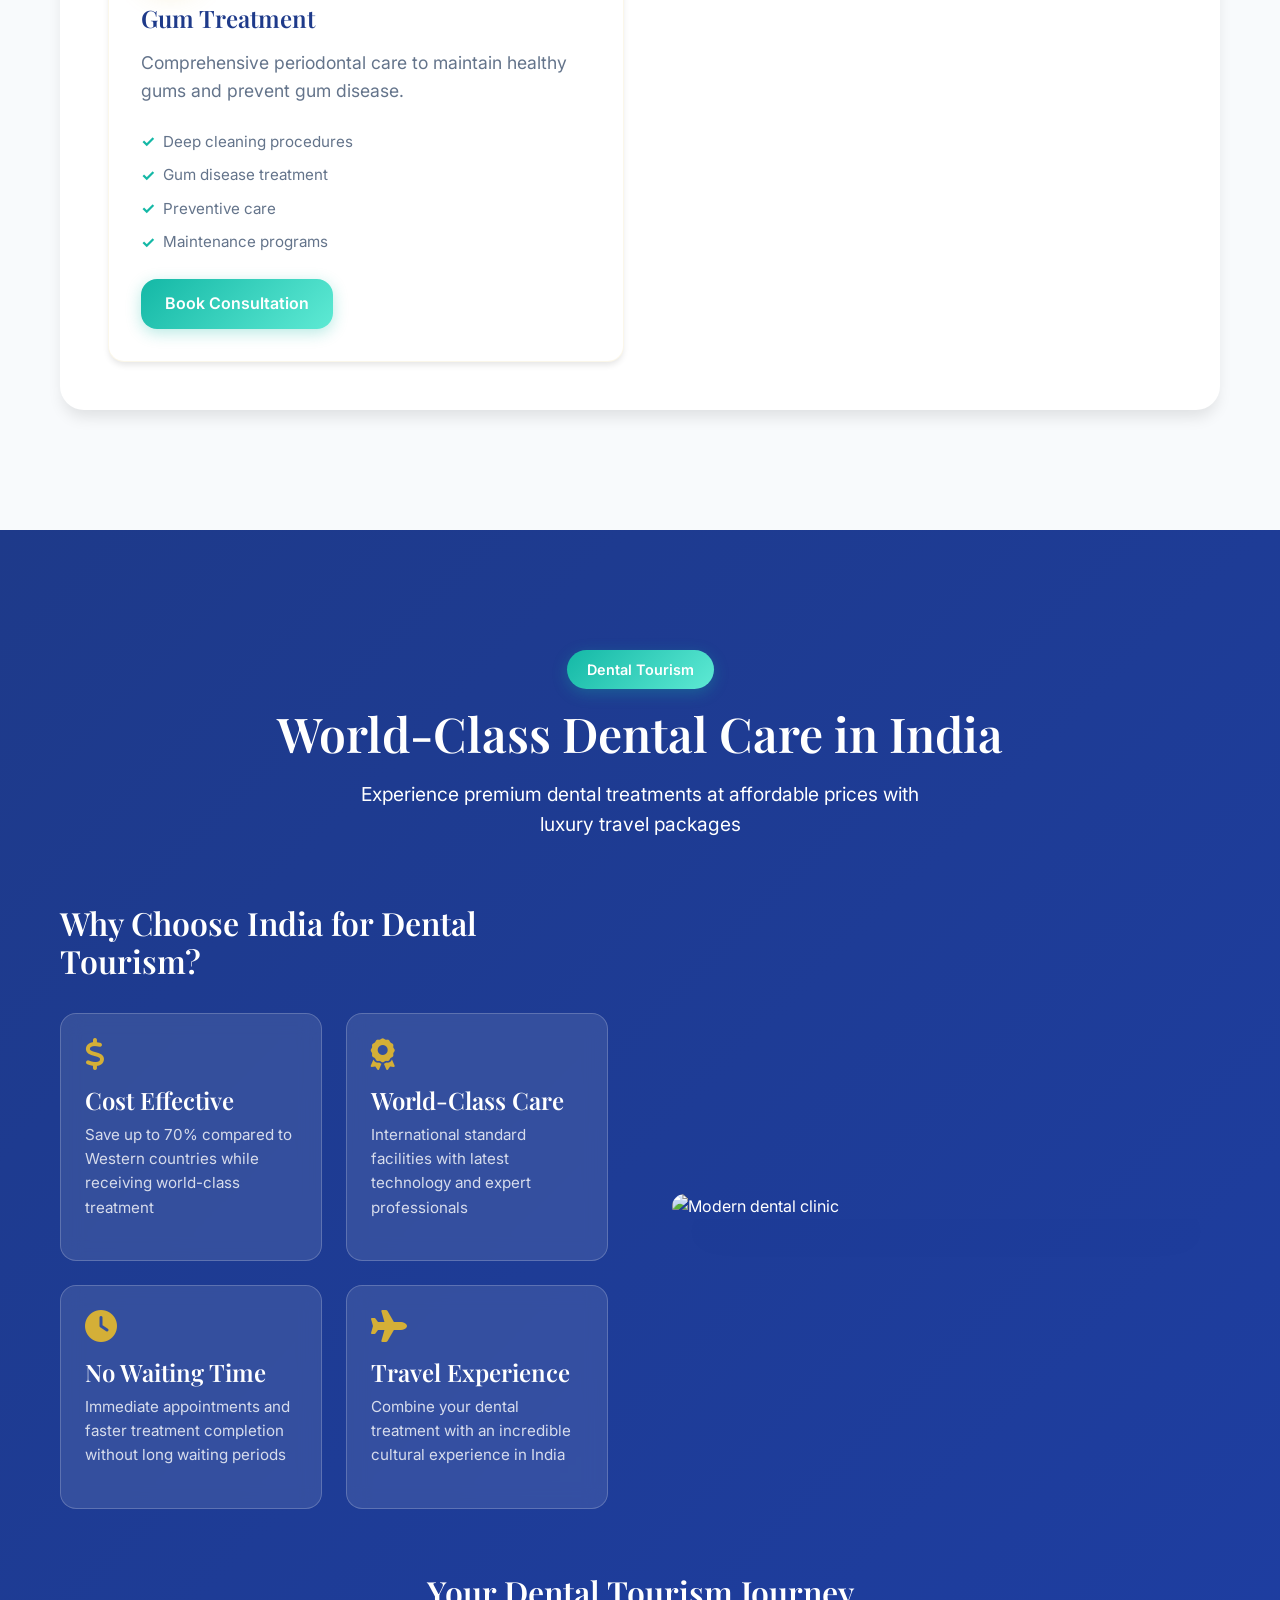
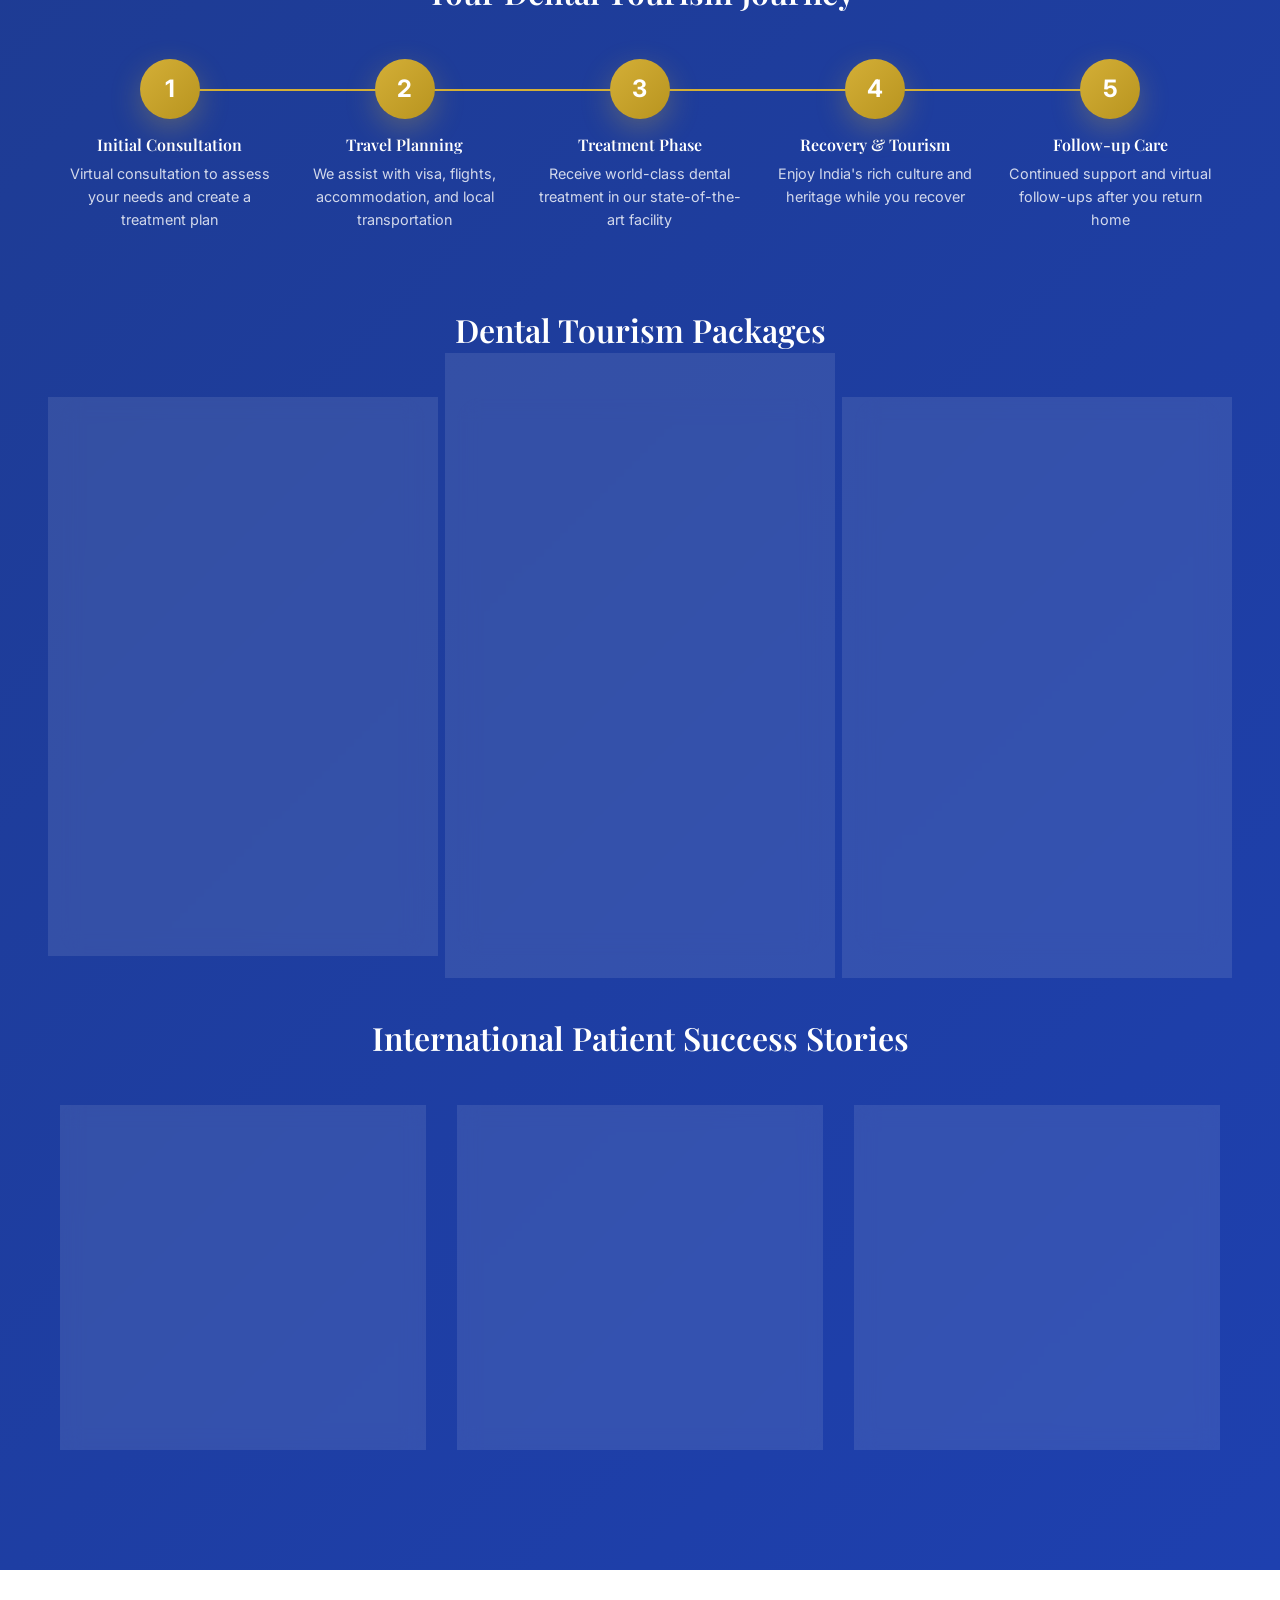
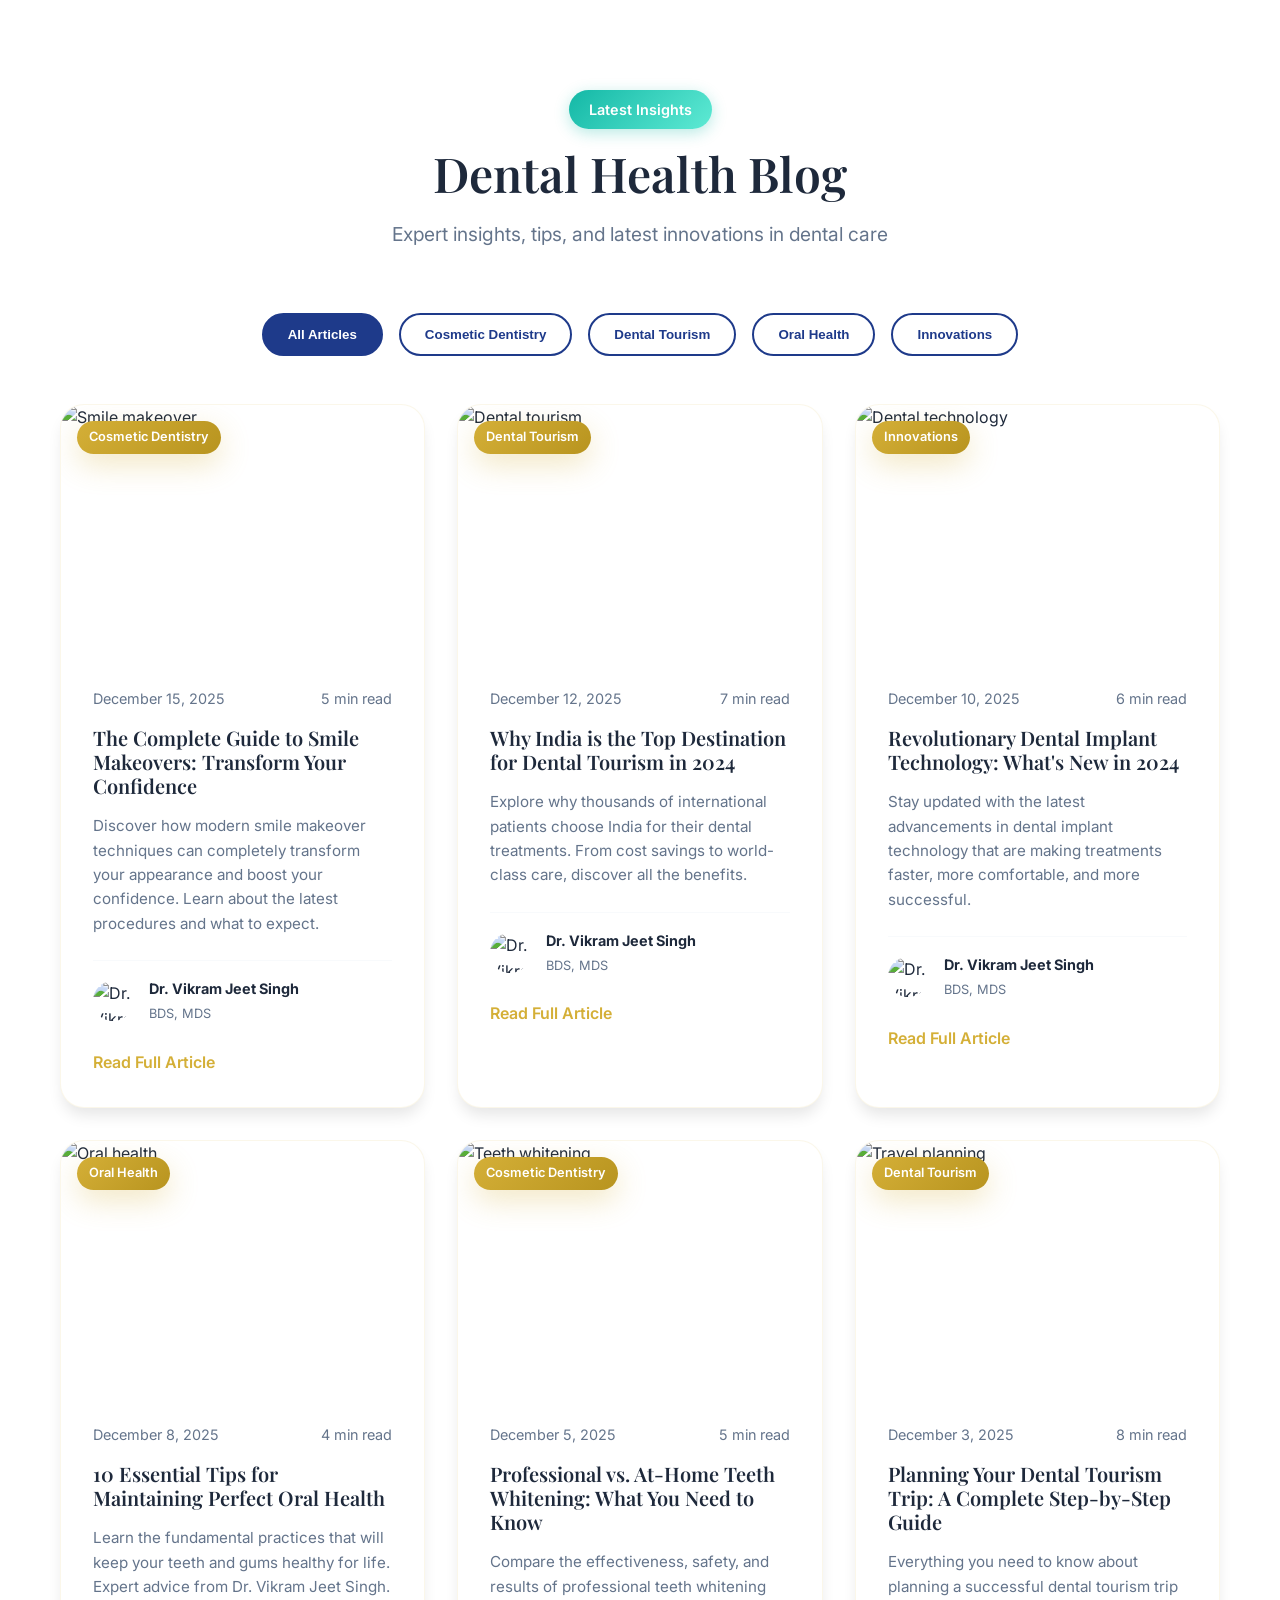
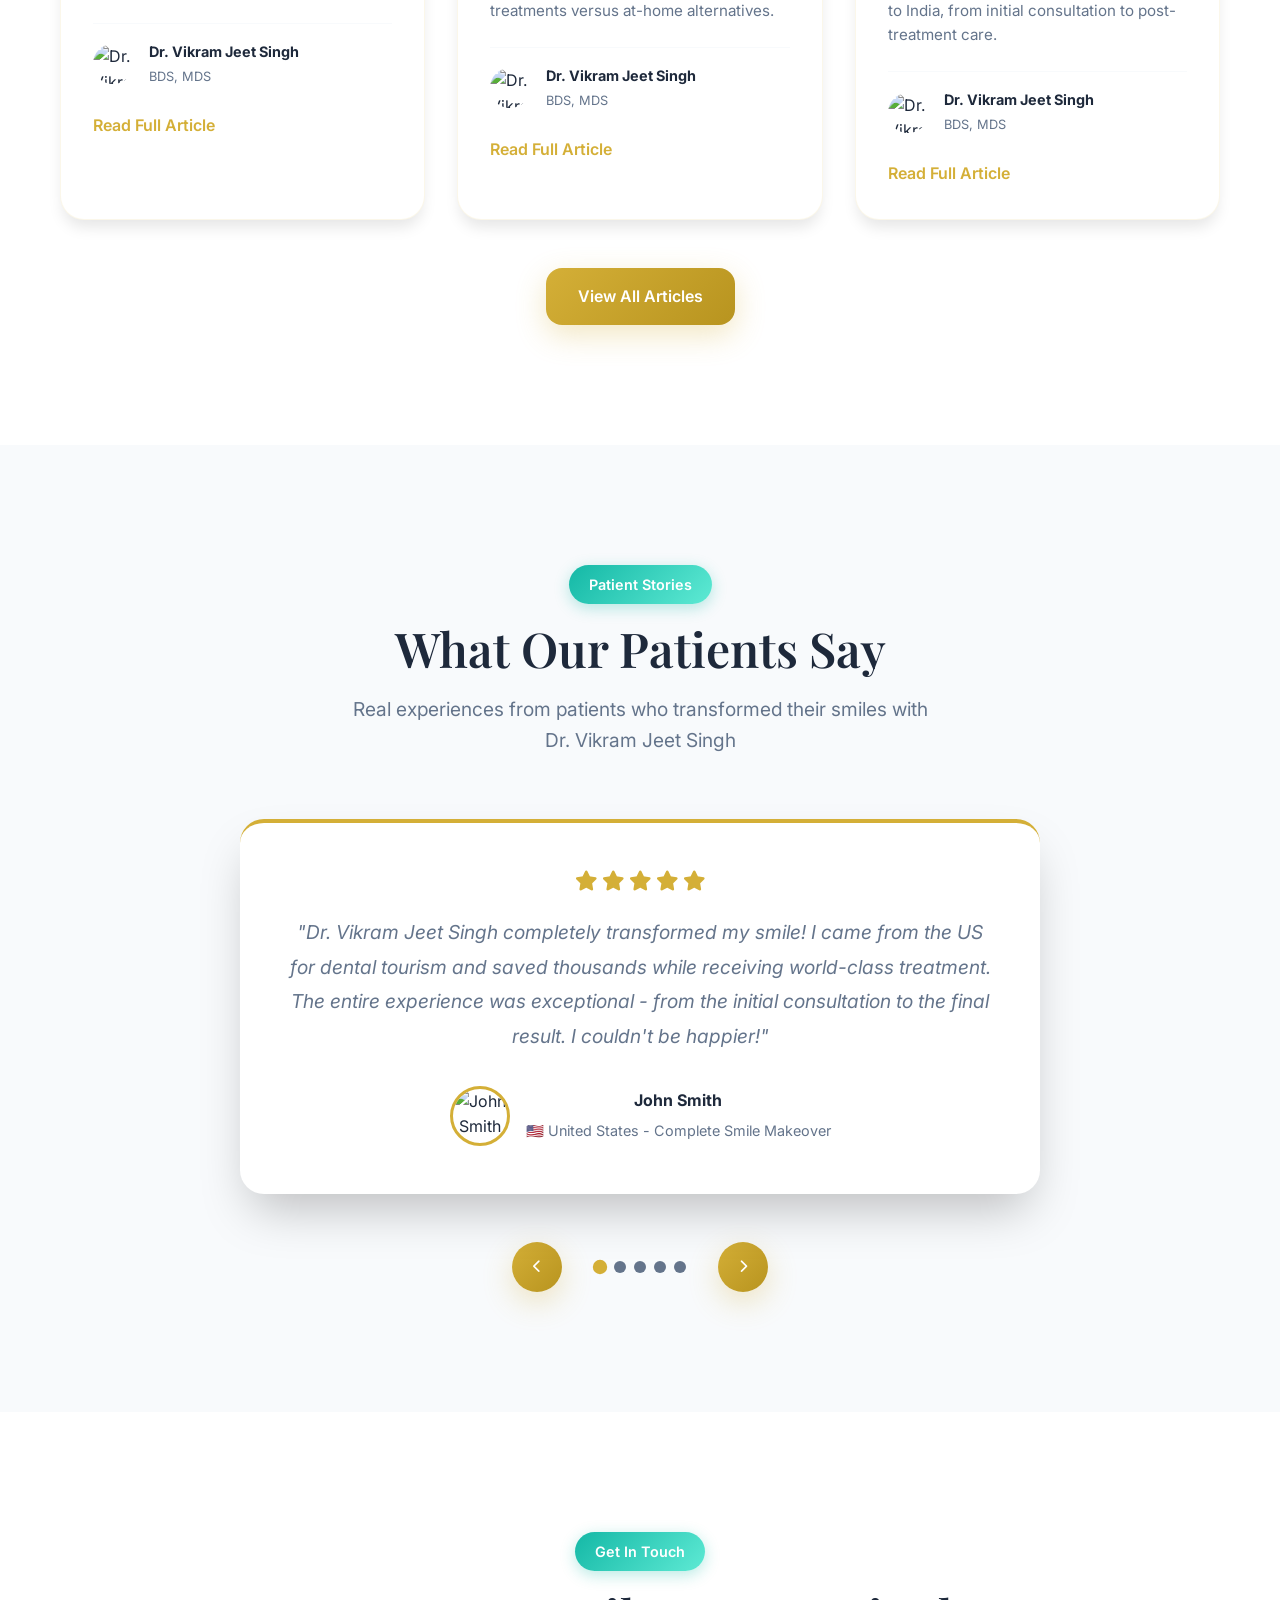
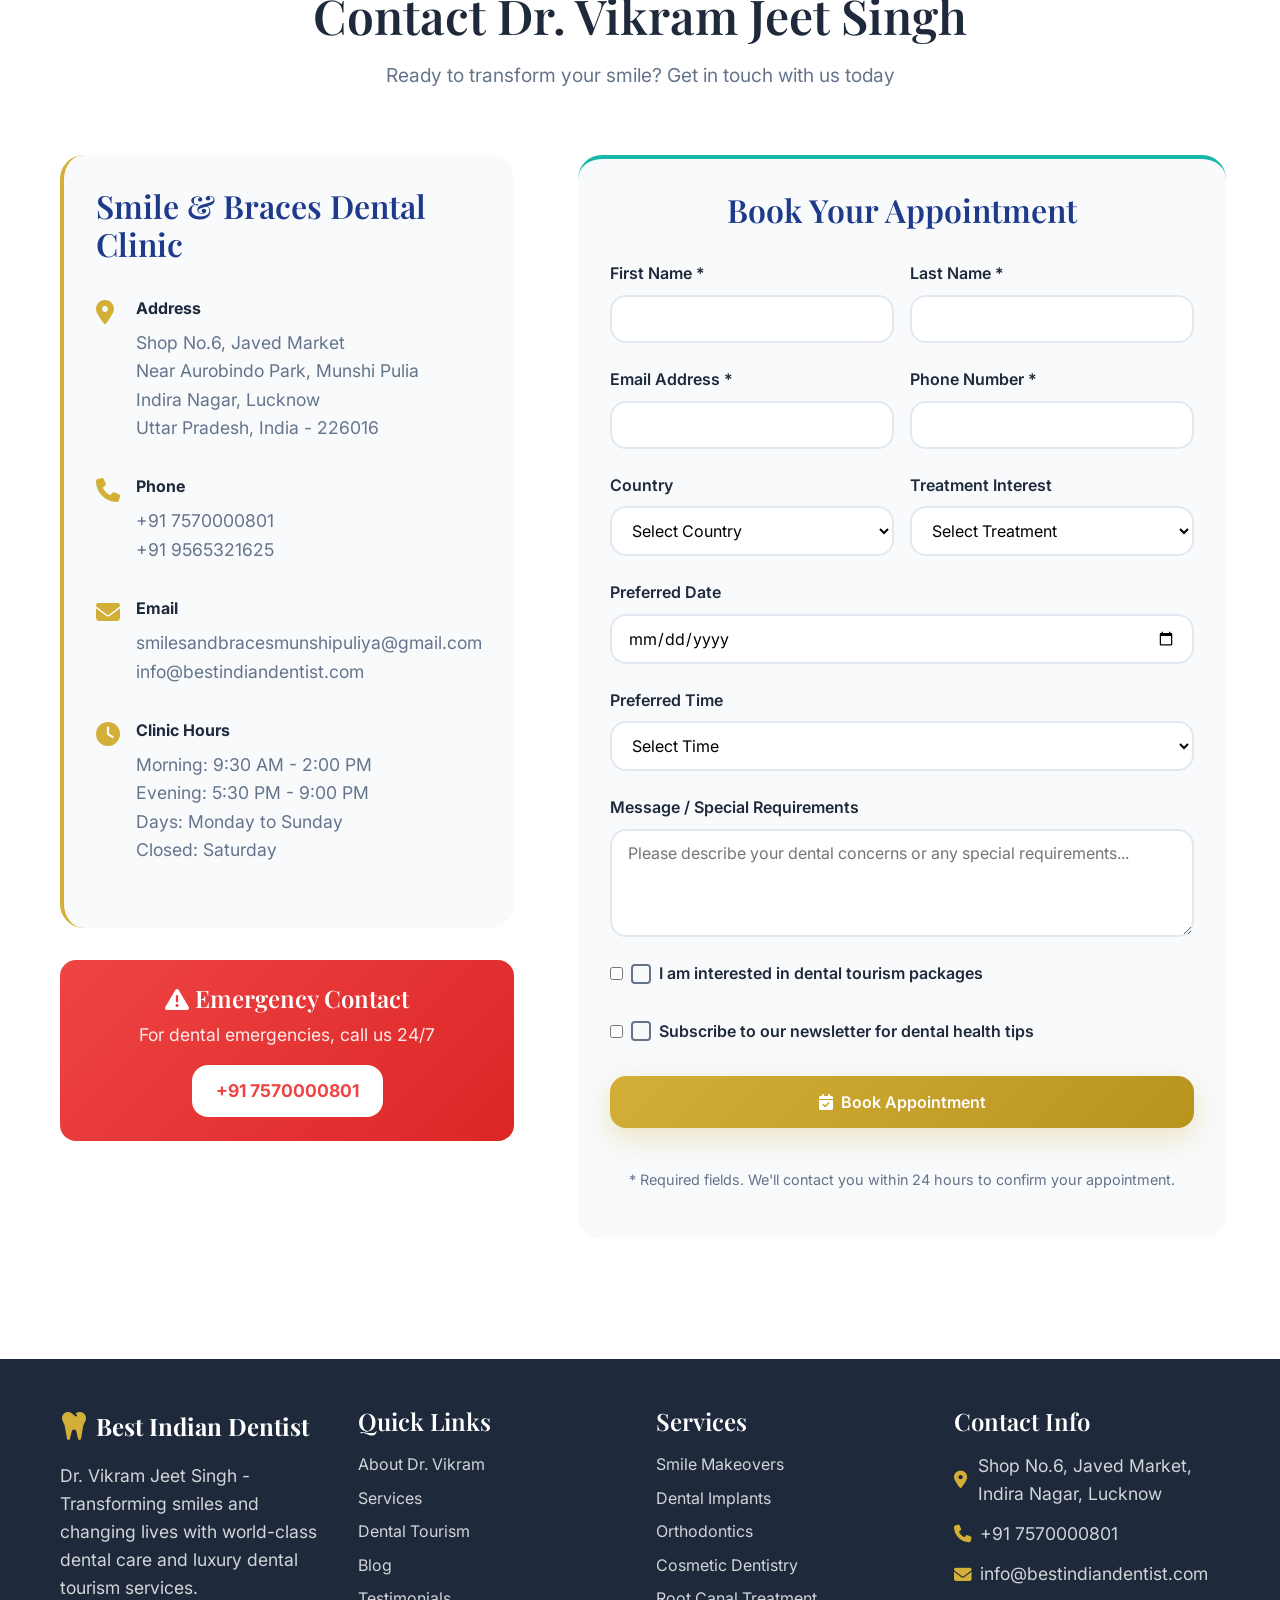
==== commit fc9435c4: "Update index.html" ====
--- a/index.html
+++ b/index.html
@@ -198,7 +198,7 @@
                             </div>
                         </div>
                         <div class="timeline-item">
-                            <div class="timeline-year">2023</div>
+                            <div class="timeline-year">2025</div>
                             <div class="timeline-content">
                                 <h5>Global Excellence</h5>
                                 <p>Recognized as one of the best Indian dentists serving patients worldwide</p>
@@ -649,7 +649,7 @@
                     </div>
                     <div class="blog-content">
                         <div class="blog-meta">
-                            <span class="blog-date">December 15, 2023</span>
+                            <span class="blog-date">December 15, 2025</span>
                             <span class="blog-read-time">5 min read</span>
                         </div>
                         <h3>The Complete Guide to Smile Makeovers: Transform Your Confidence</h3>
@@ -672,7 +672,7 @@
                     </div>
                     <div class="blog-content">
                         <div class="blog-meta">
-                            <span class="blog-date">December 12, 2023</span>
+                            <span class="blog-date">December 12, 2025</span>
                             <span class="blog-read-time">7 min read</span>
                         </div>
                         <h3>Why India is the Top Destination for Dental Tourism in 2024</h3>
@@ -695,7 +695,7 @@
                     </div>
                     <div class="blog-content">
                         <div class="blog-meta">
-                            <span class="blog-date">December 10, 2023</span>
+                            <span class="blog-date">December 10, 2025</span>
                             <span class="blog-read-time">6 min read</span>
                         </div>
                         <h3>Revolutionary Dental Implant Technology: What's New in 2024</h3>
@@ -718,7 +718,7 @@
                     </div>
                     <div class="blog-content">
                         <div class="blog-meta">
-                            <span class="blog-date">December 8, 2023</span>
+                            <span class="blog-date">December 8, 2025</span>
                             <span class="blog-read-time">4 min read</span>
                         </div>
                         <h3>10 Essential Tips for Maintaining Perfect Oral Health</h3>
@@ -741,7 +741,7 @@
                     </div>
                     <div class="blog-content">
                         <div class="blog-meta">
-                            <span class="blog-date">December 5, 2023</span>
+                            <span class="blog-date">December 5, 2025</span>
                             <span class="blog-read-time">5 min read</span>
                         </div>
                         <h3>Professional vs. At-Home Teeth Whitening: What You Need to Know</h3>
@@ -764,7 +764,7 @@
                     </div>
                     <div class="blog-content">
                         <div class="blog-meta">
-                            <span class="blog-date">December 3, 2023</span>
+                            <span class="blog-date">December 3, 2025</span>
                             <span class="blog-read-time">8 min read</span>
                         </div>
                         <h3>Planning Your Dental Tourism Trip: A Complete Step-by-Step Guide</h3>
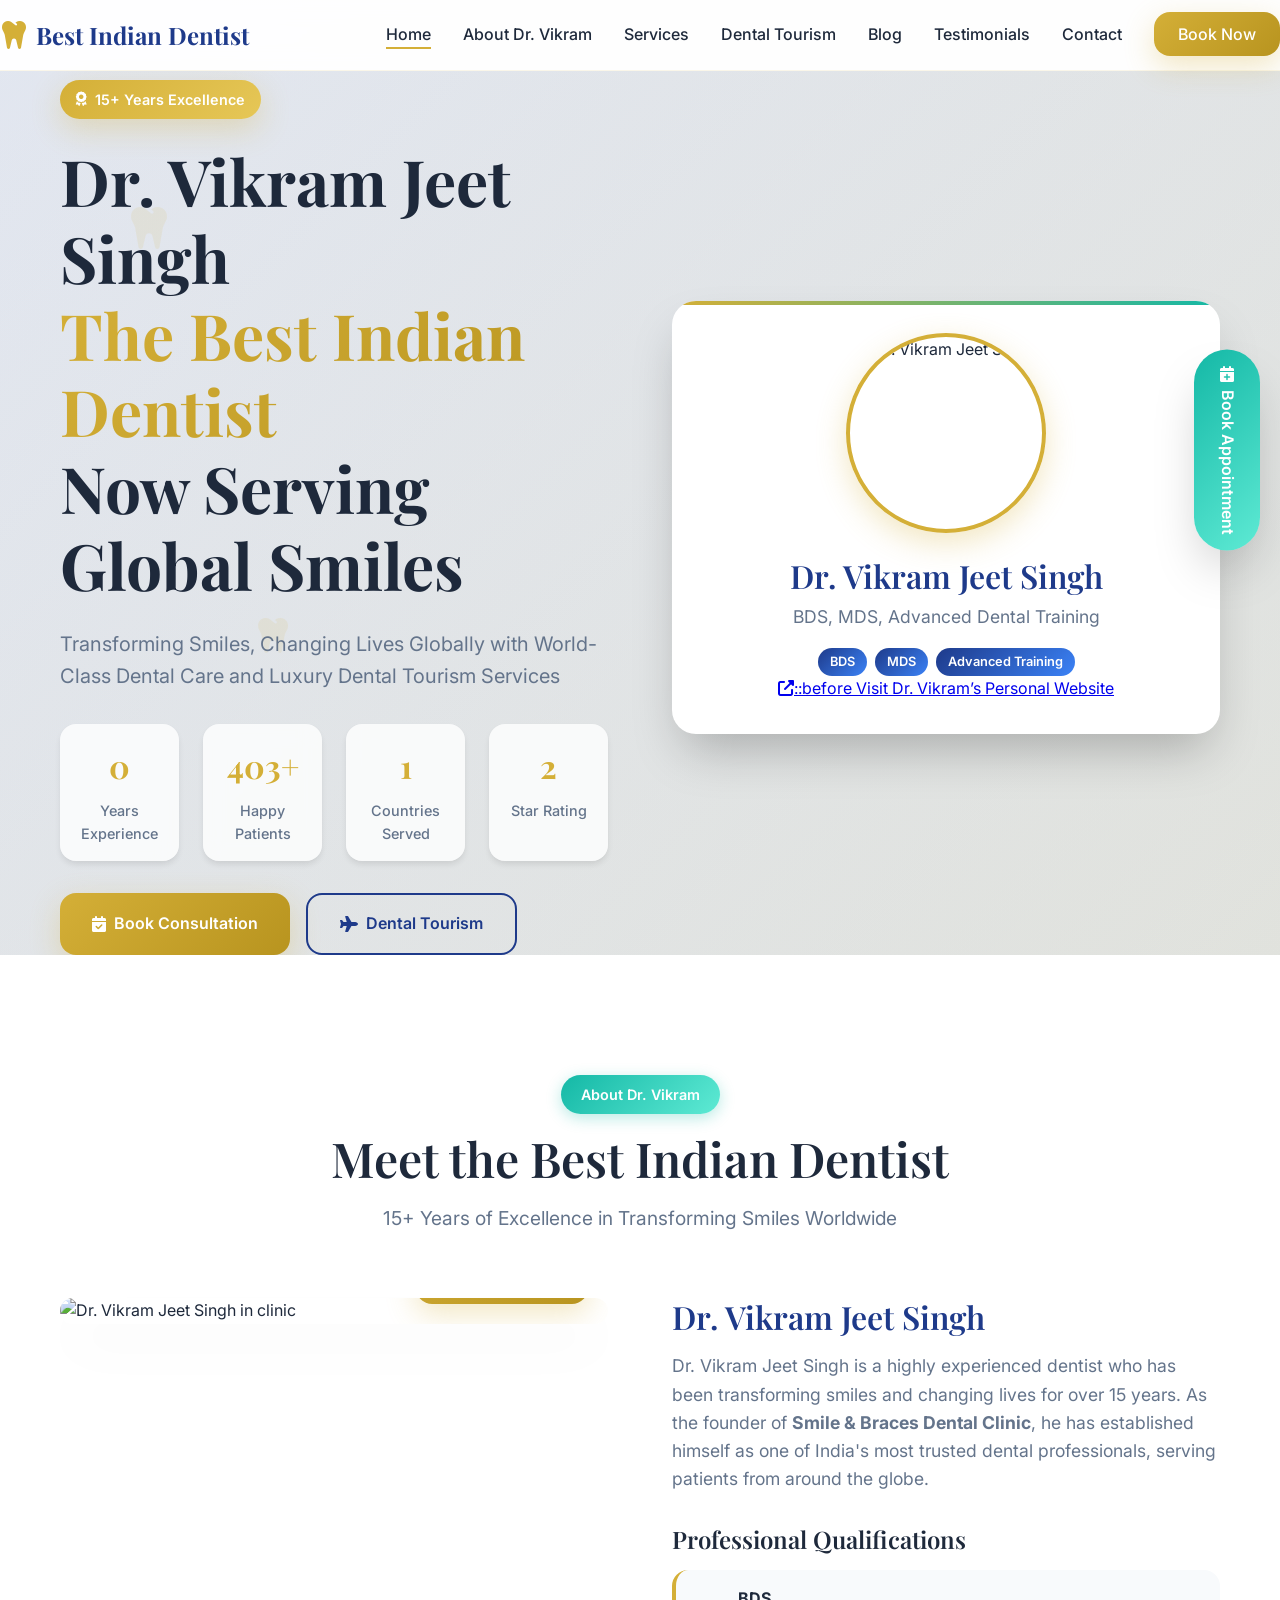
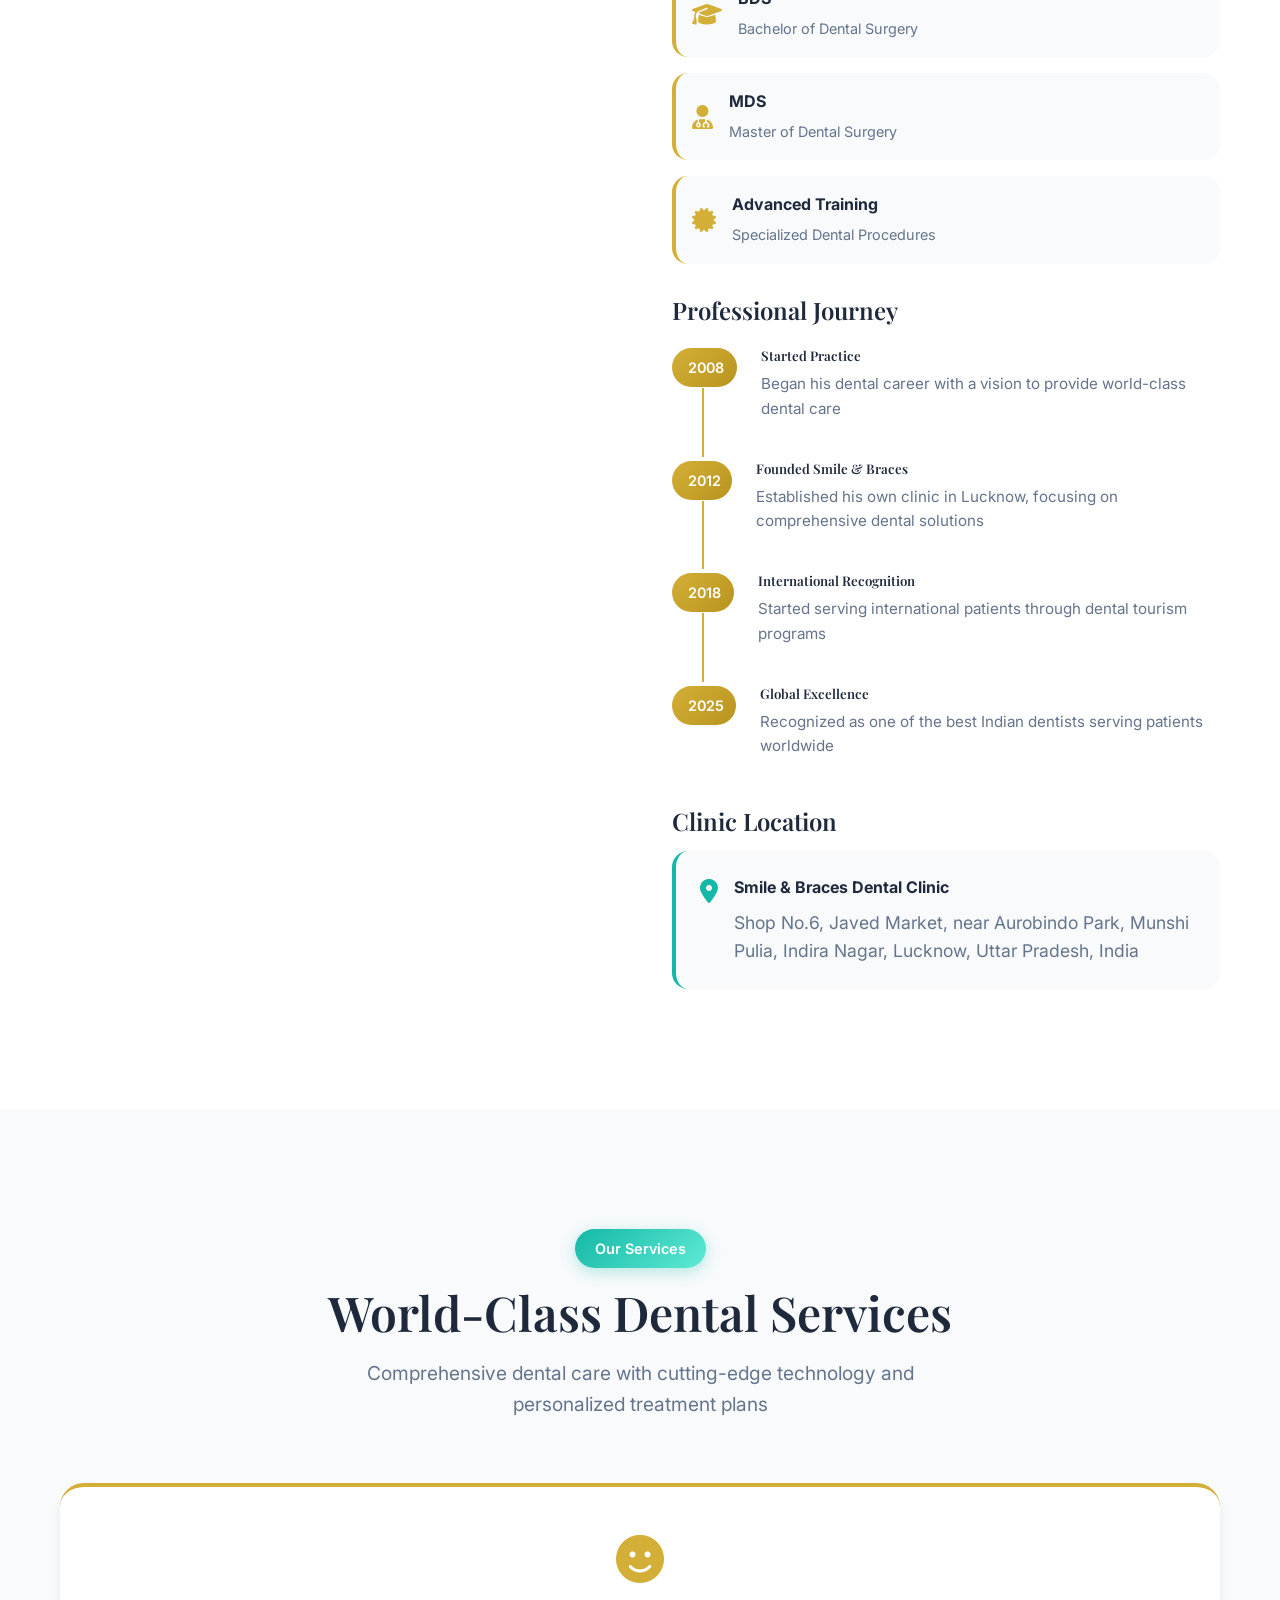
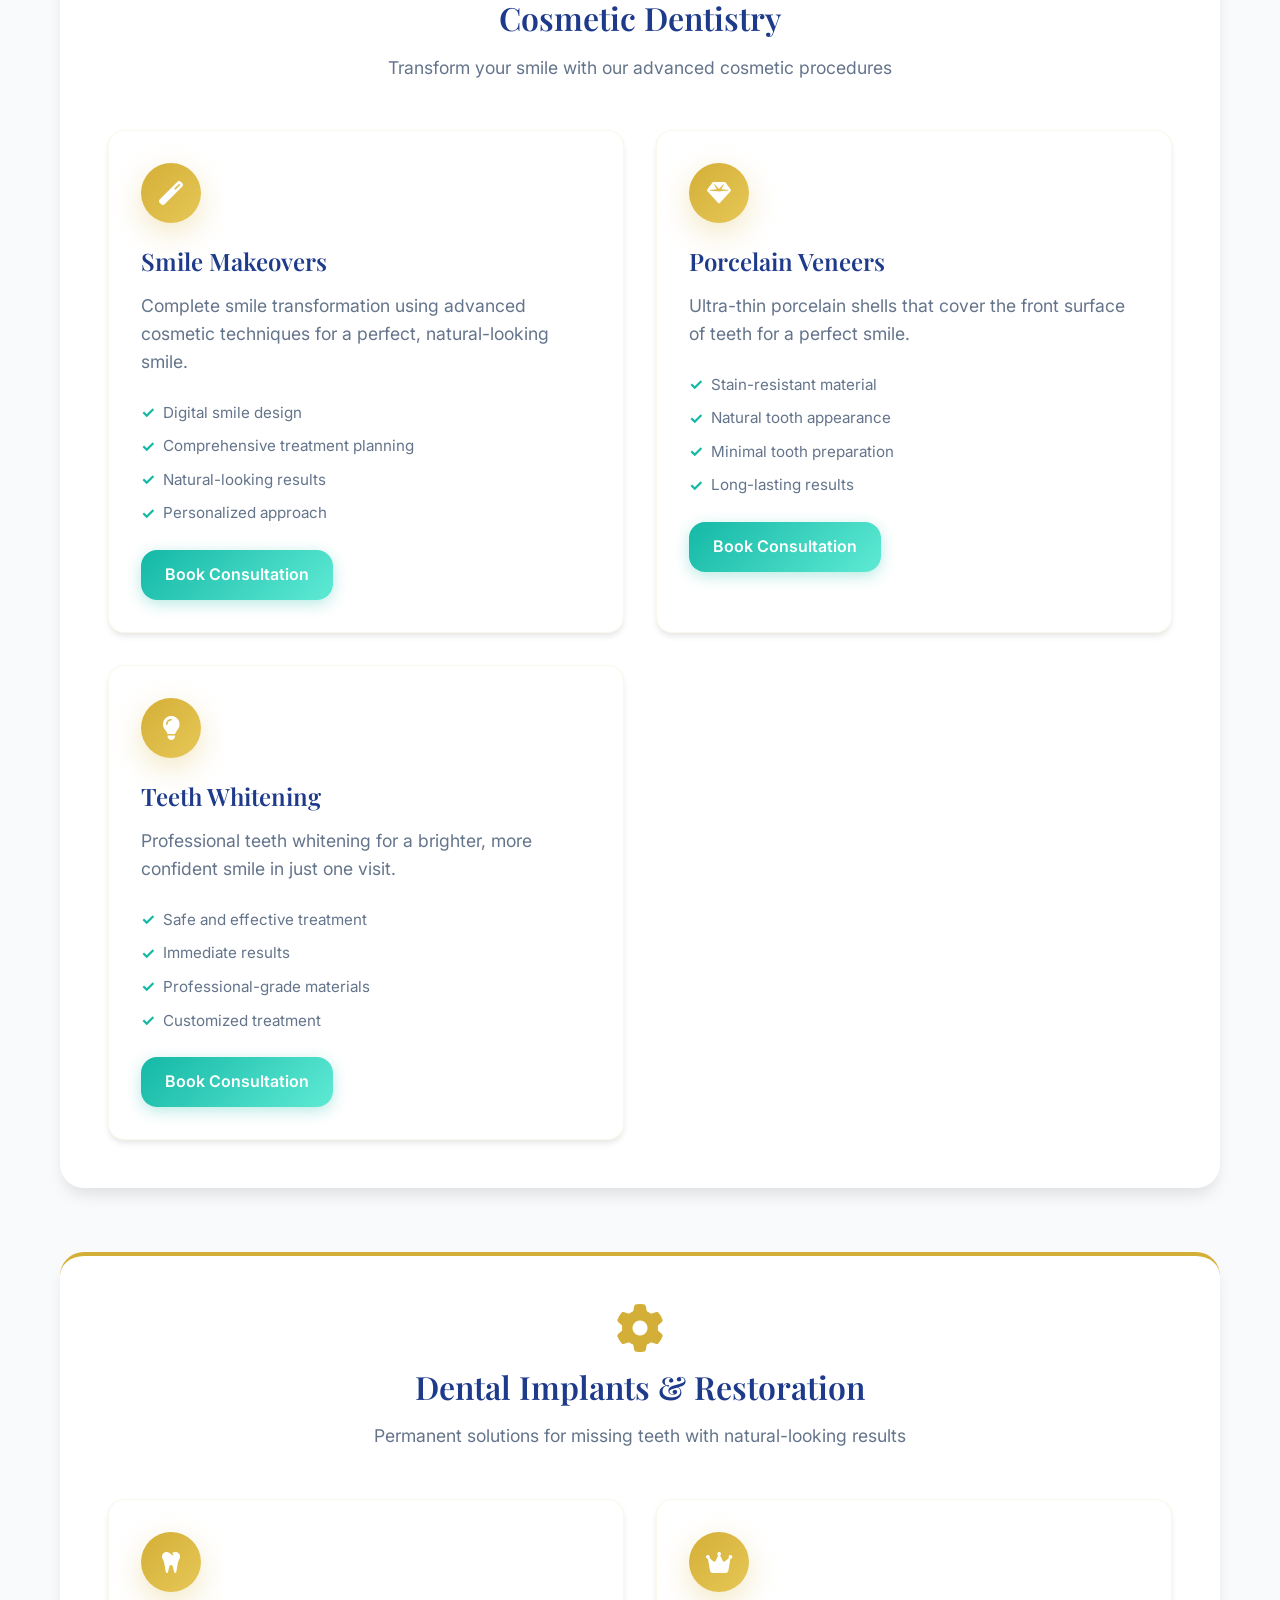
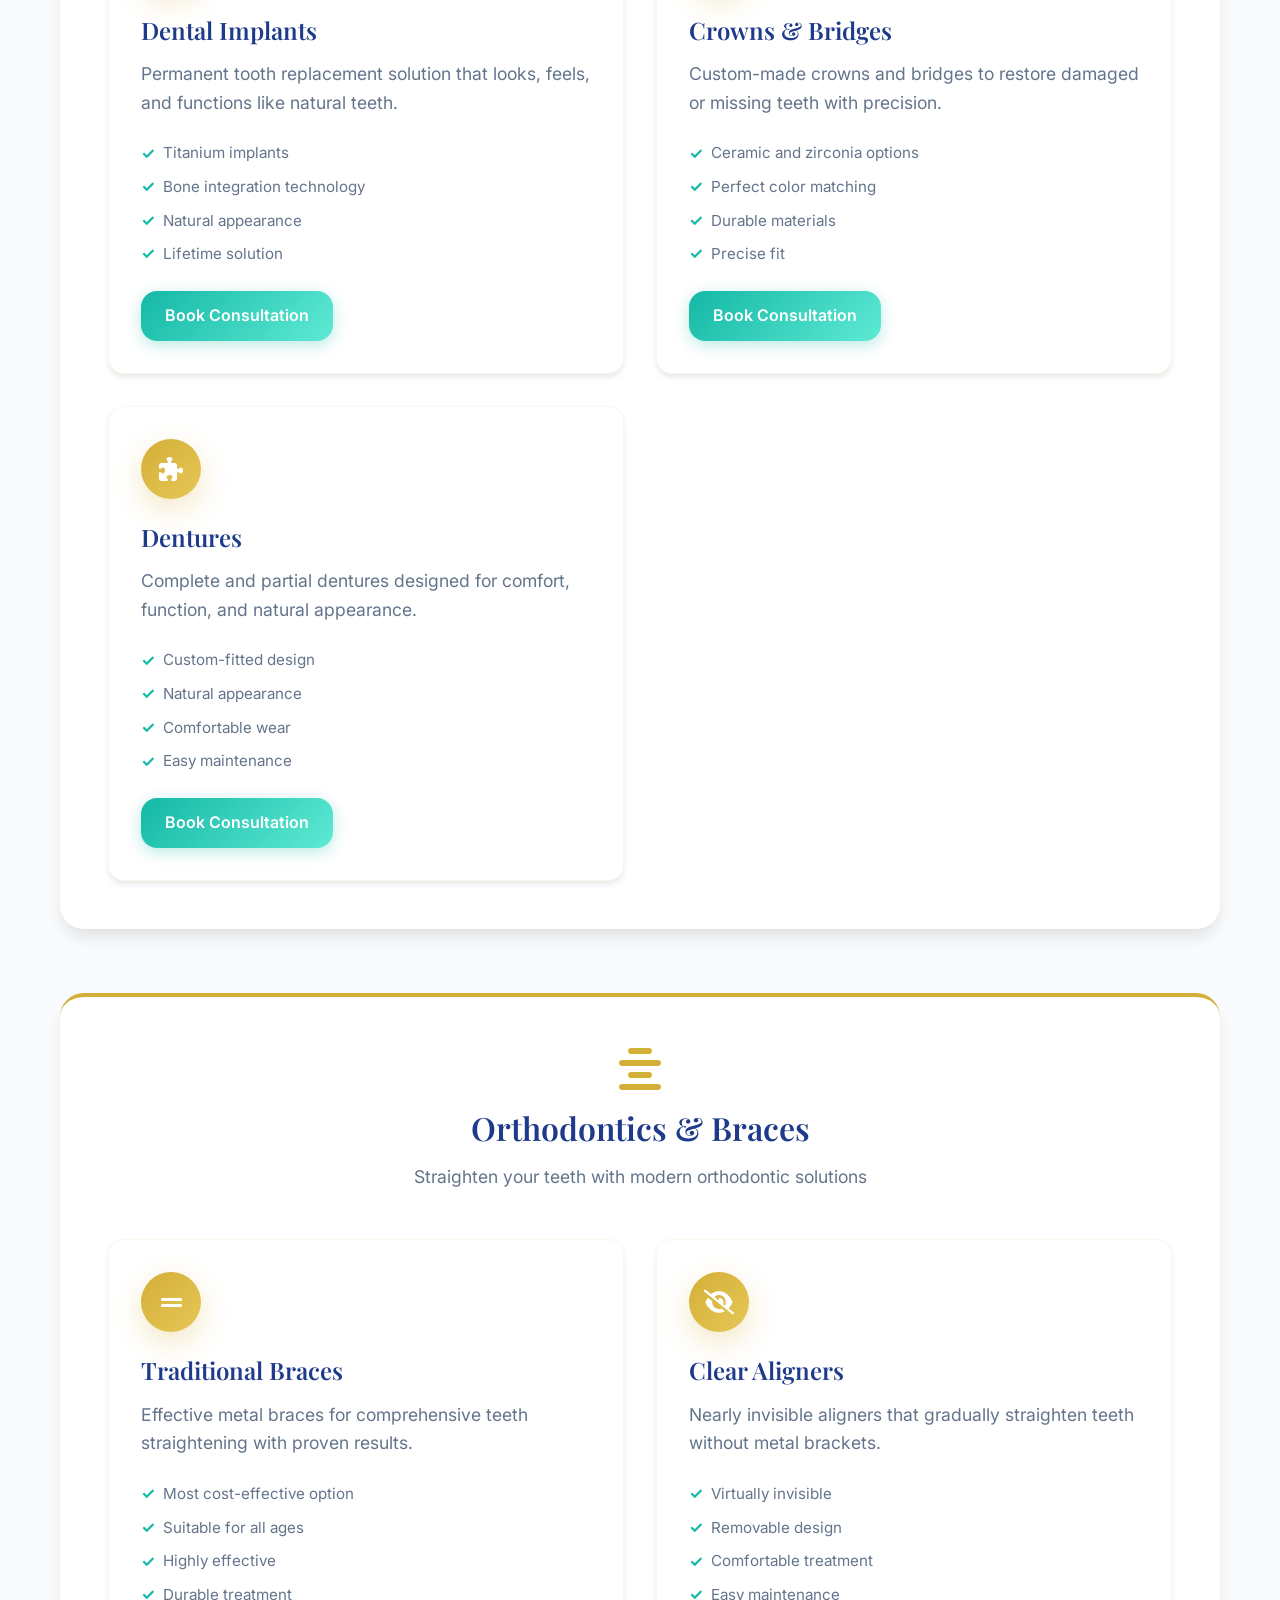
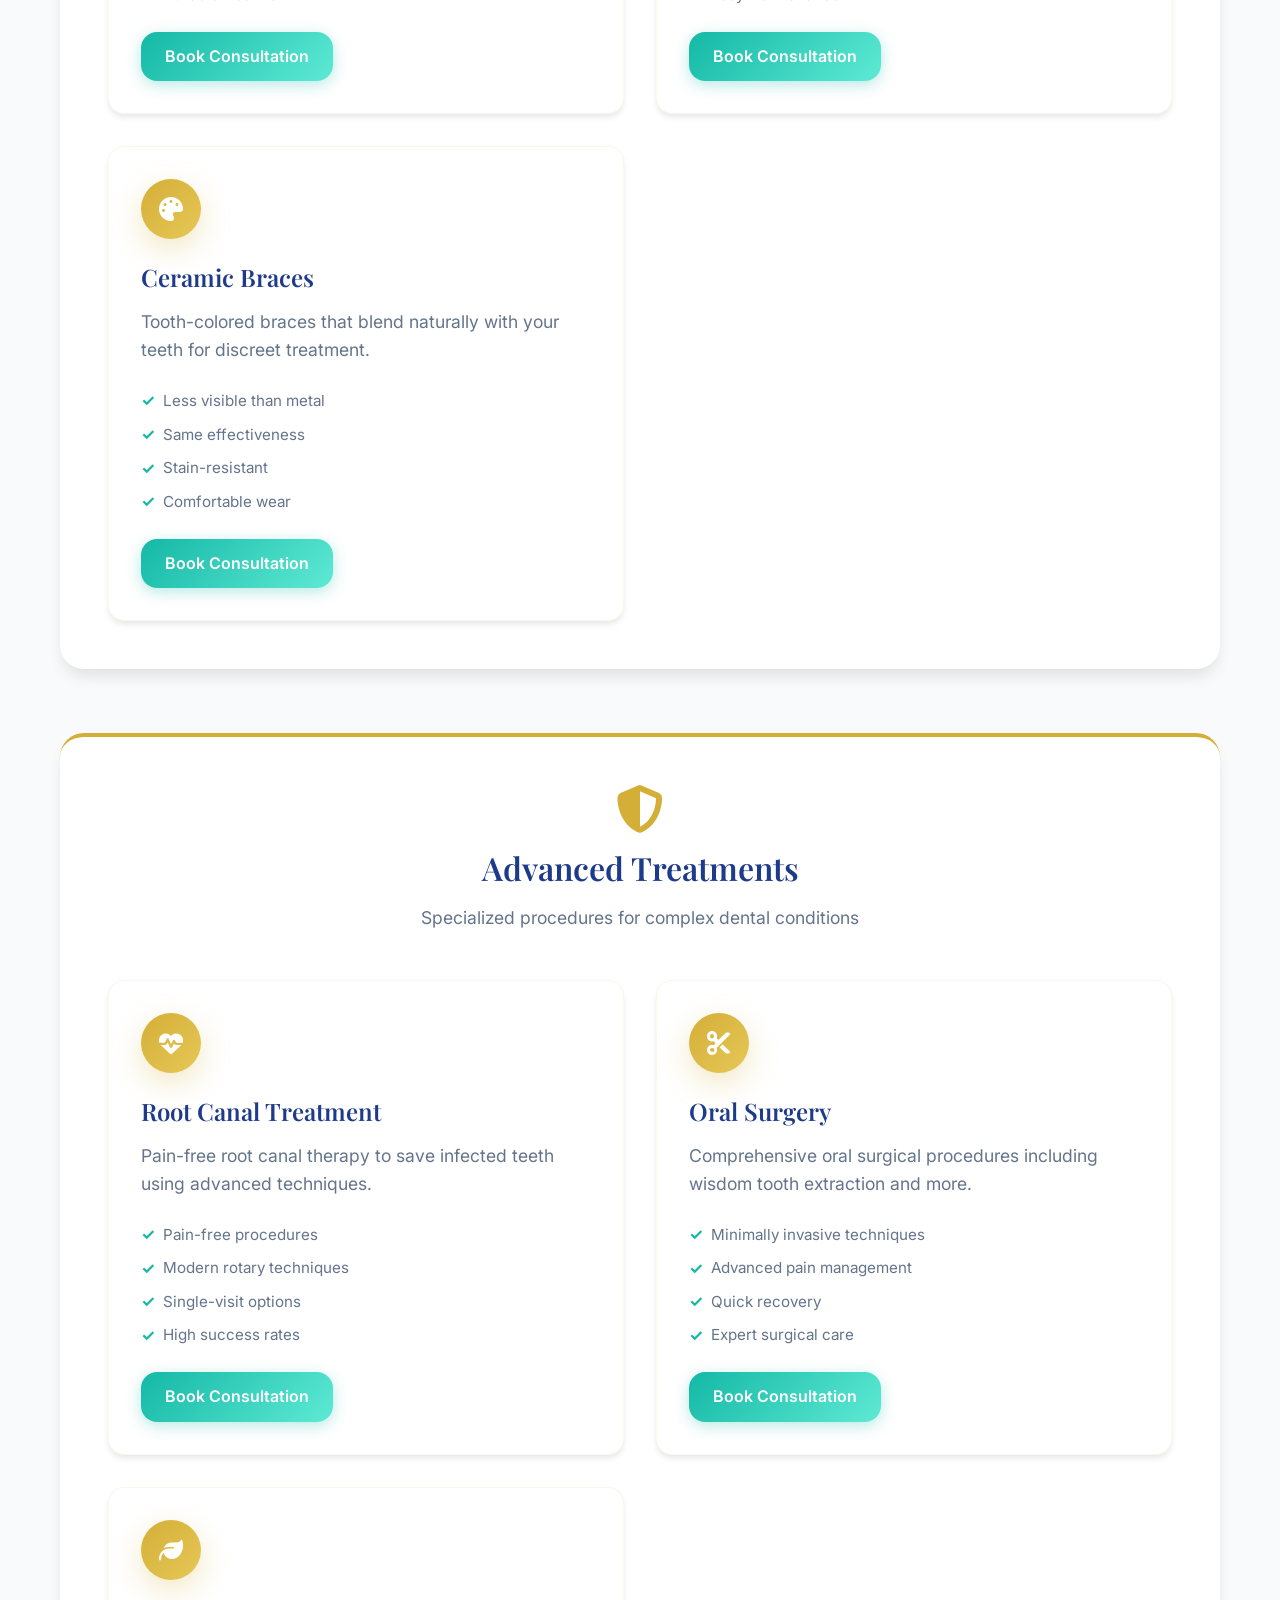
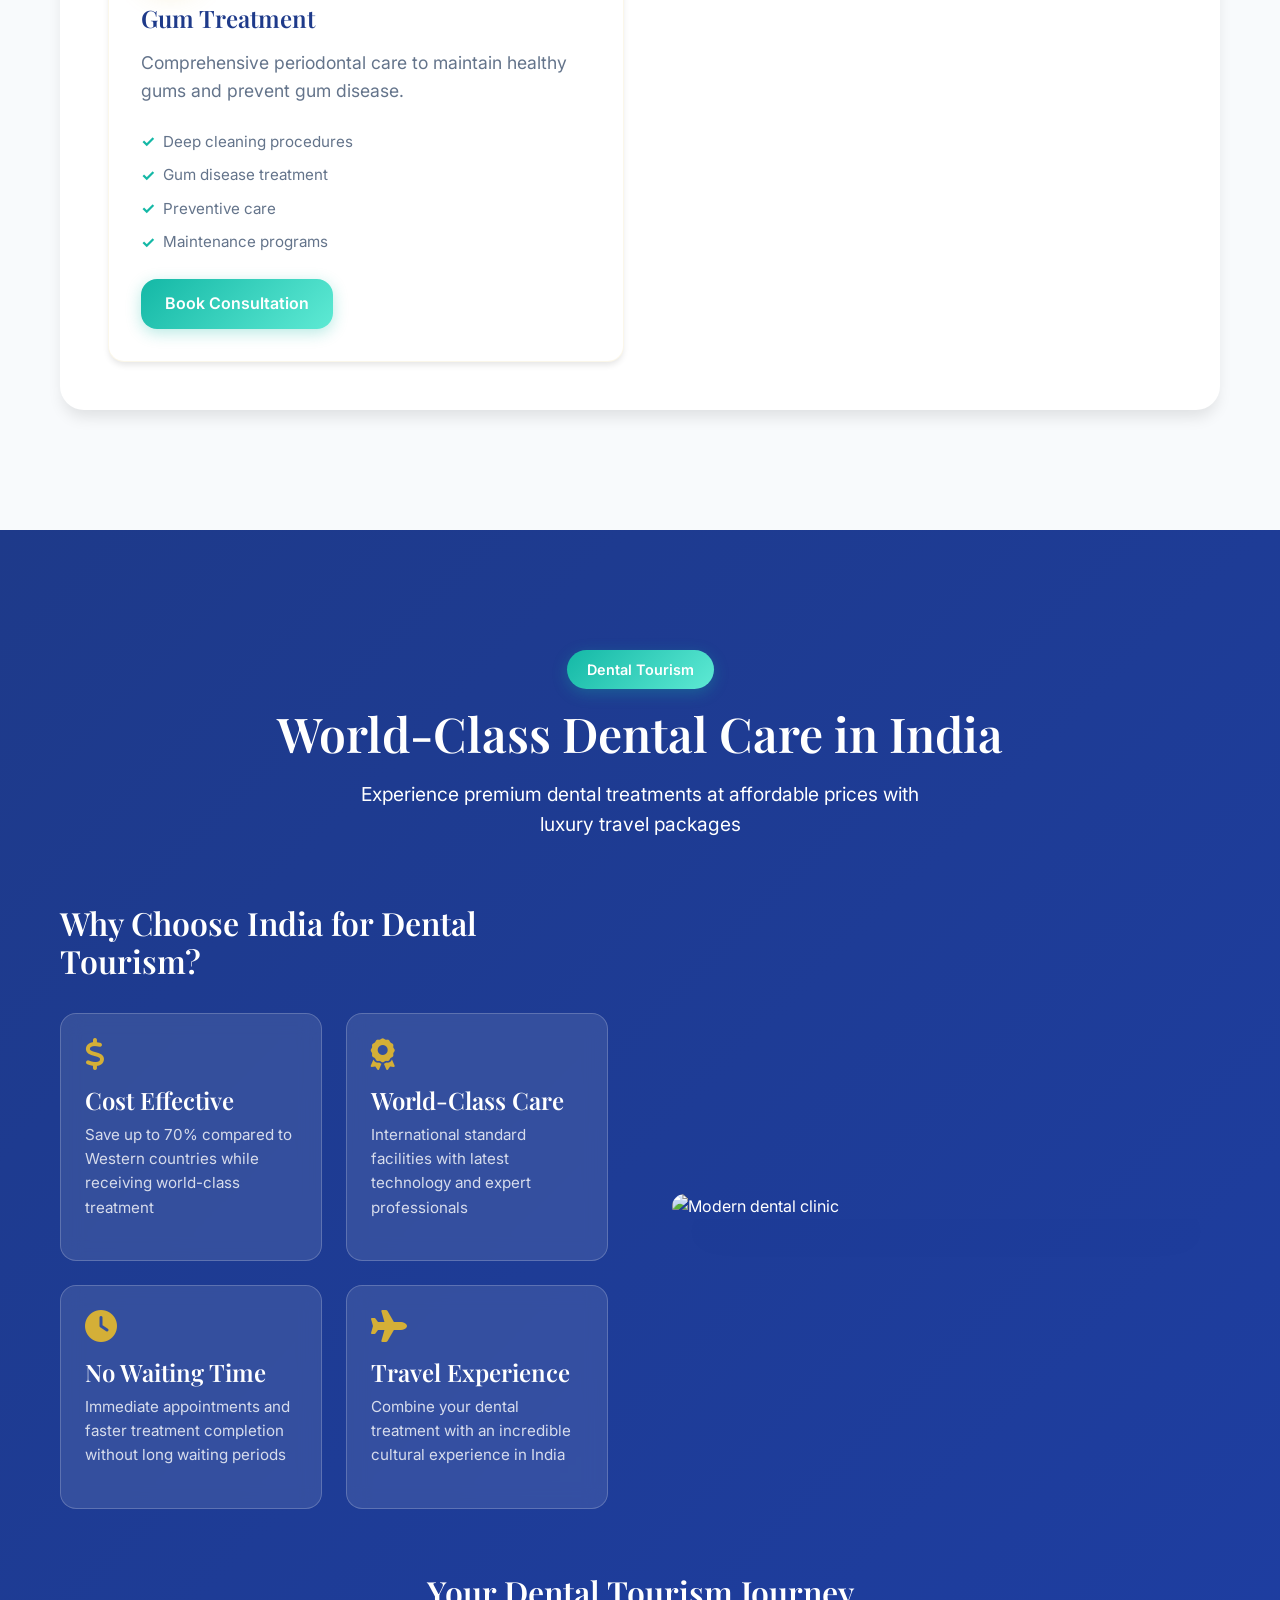
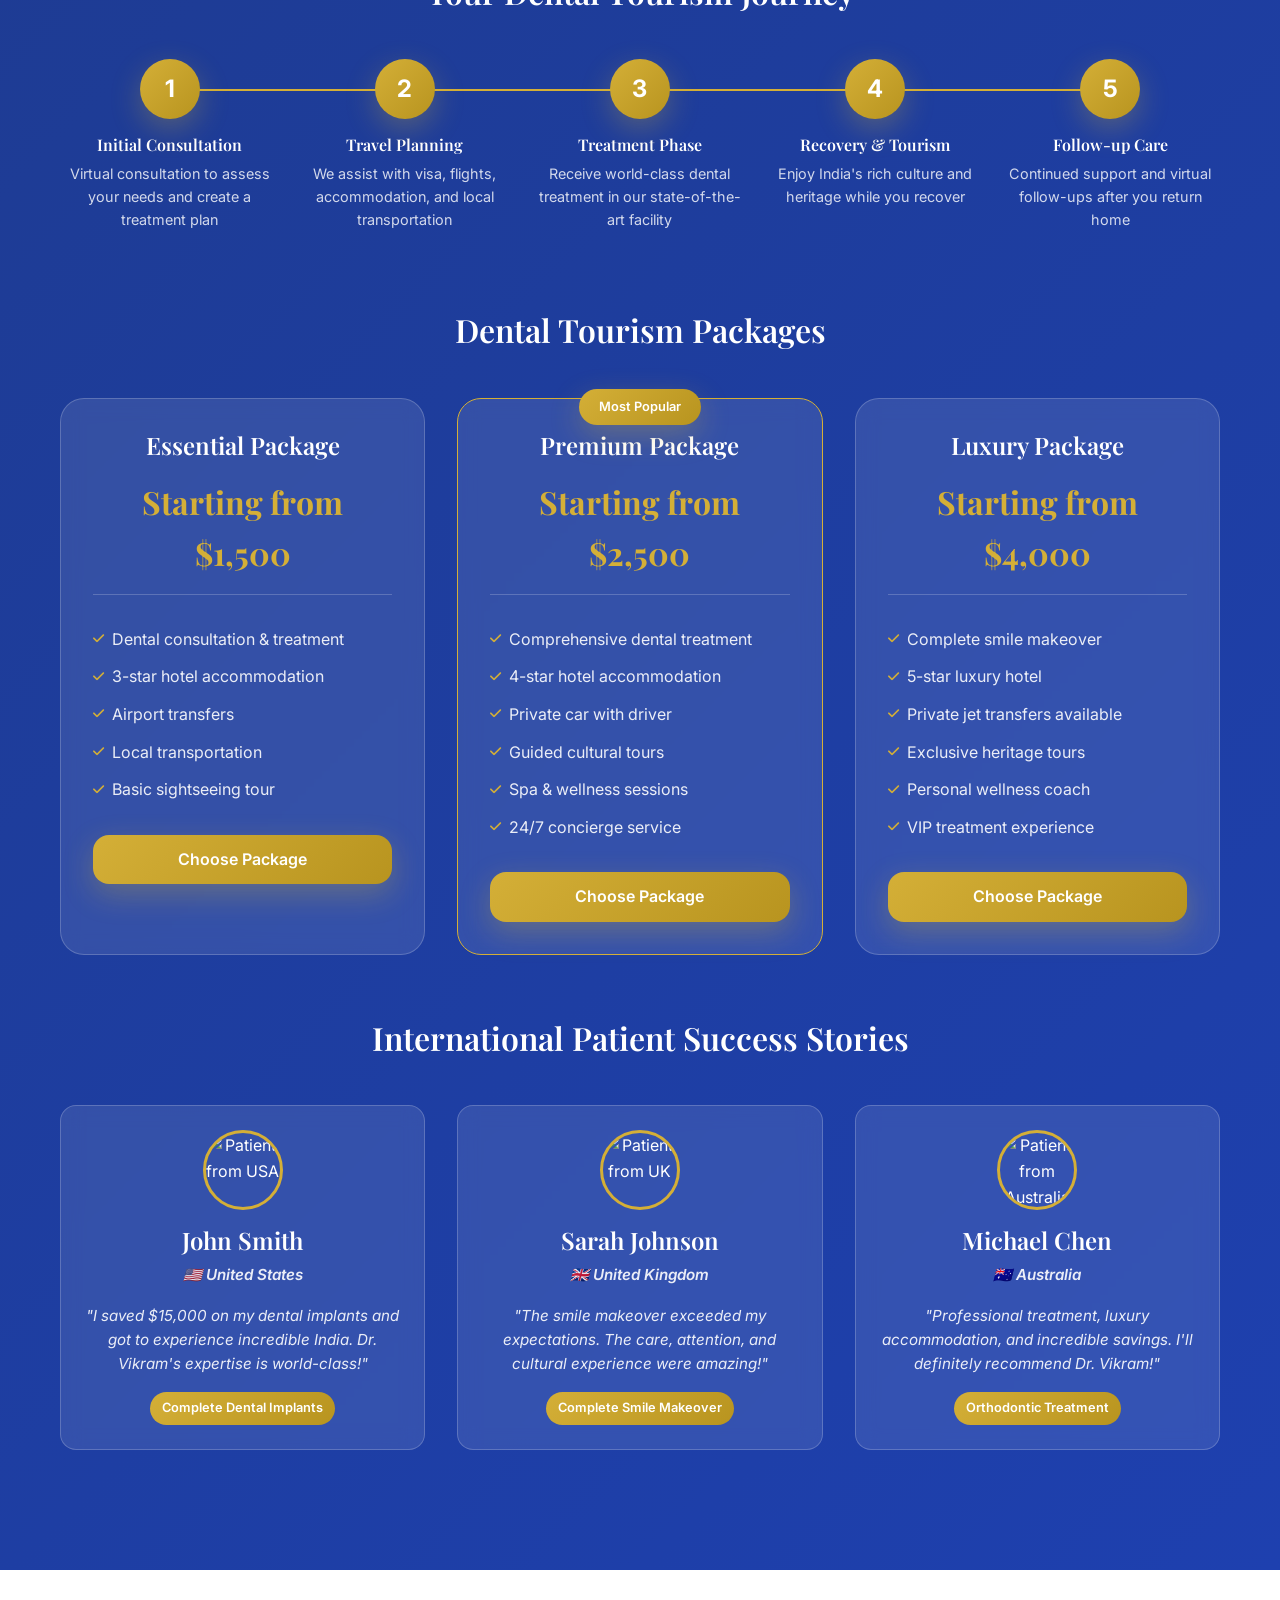
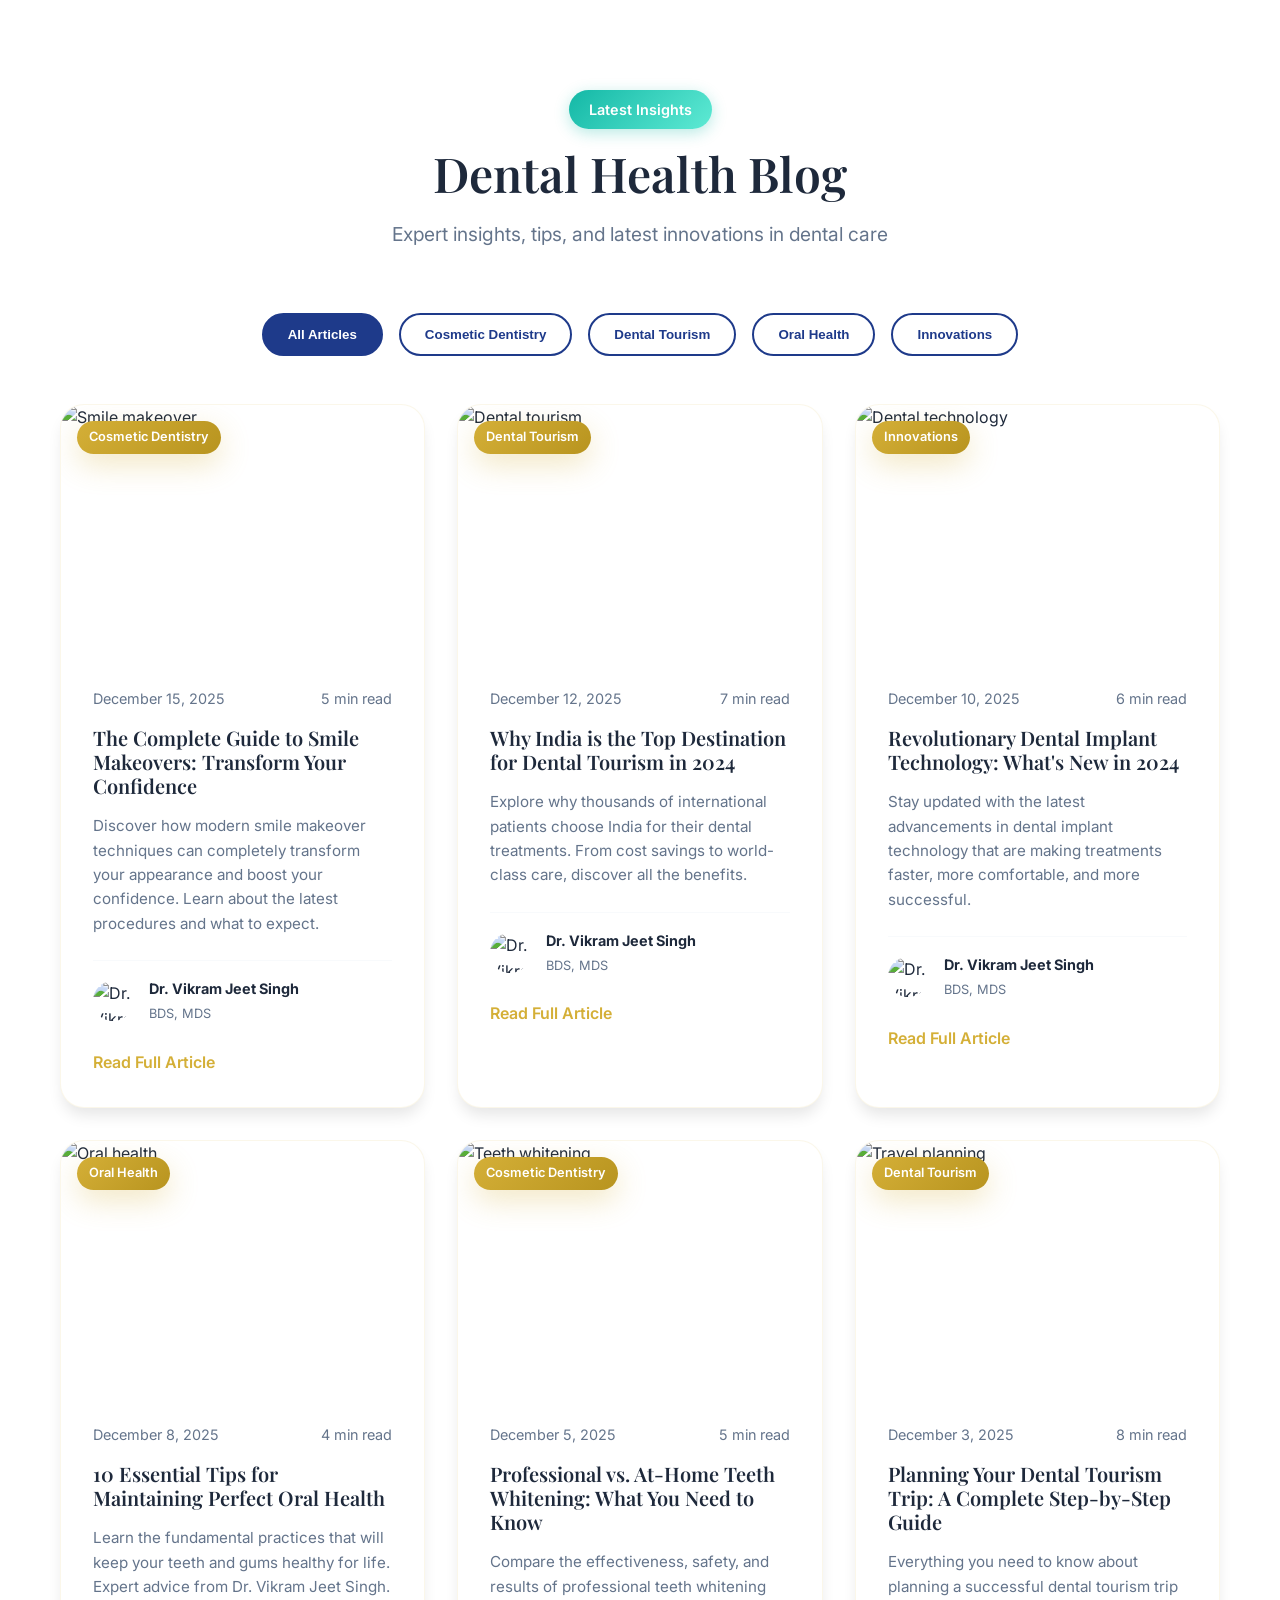
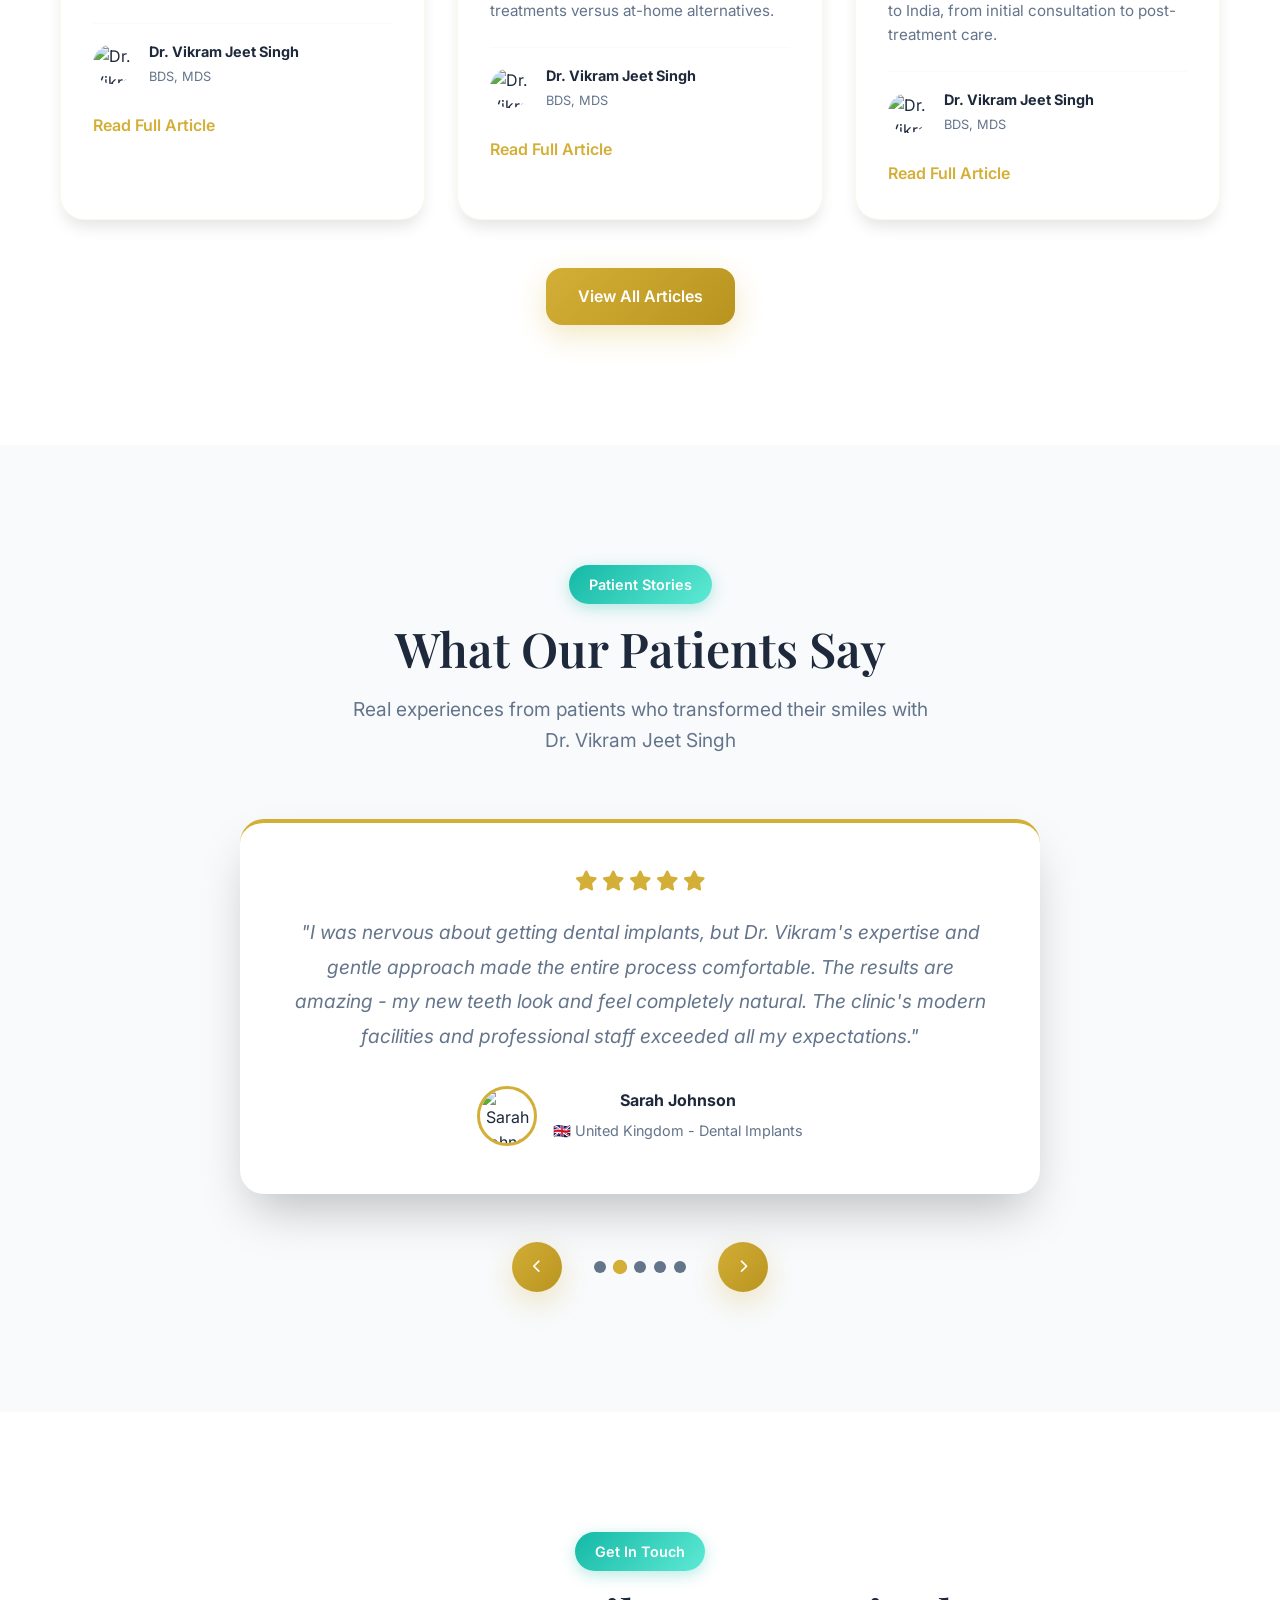
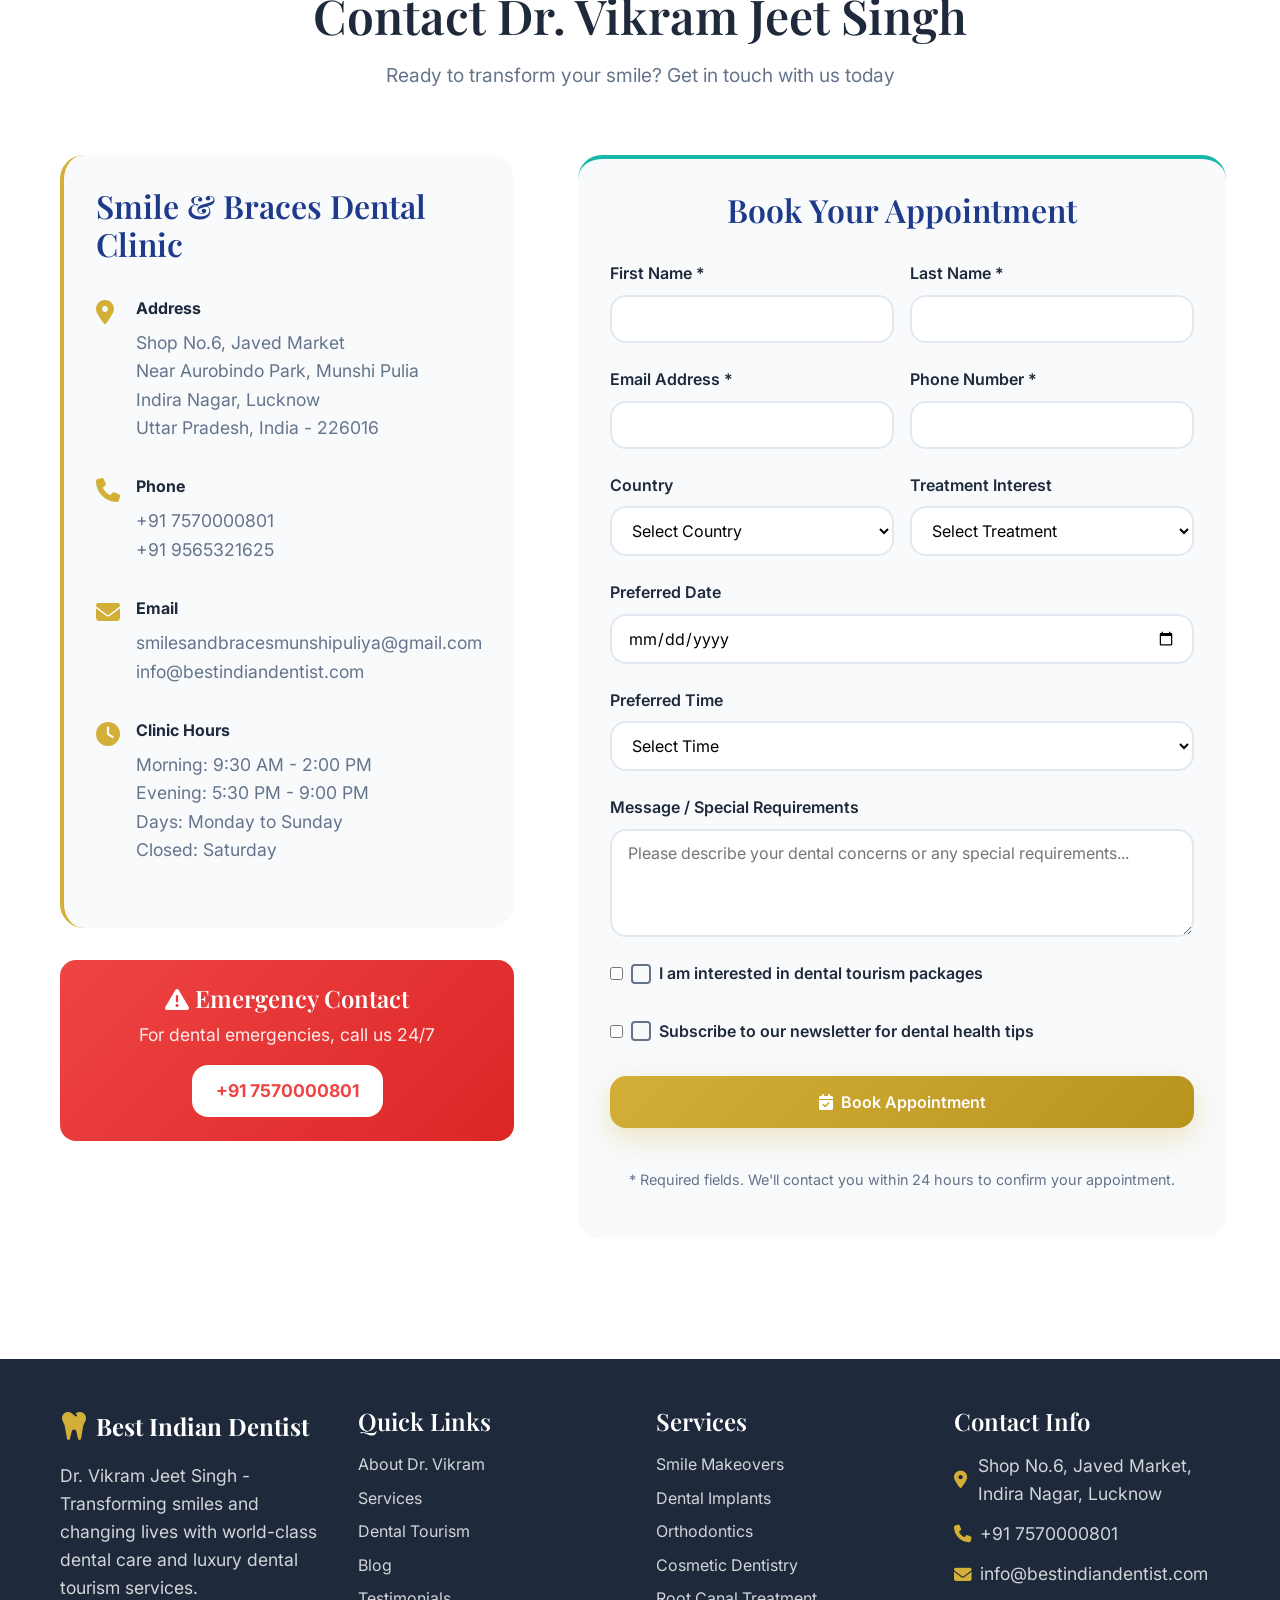
==== commit 9b03e6d5: "Update index.html" ====
--- a/index.html
+++ b/index.html
@@ -115,6 +115,10 @@
                                 <span class="credential">MDS</span>
                                 <span class="credential">Advanced Training</span>
                             </div>
+                            <a href="https://www.drvikramjeet.com" target="_blank" rel="noopener noreferrer" class="doctor-website-link" flex>
+  <i class="fas fa-external-link-alt" aria-hidden="true"></i>::before
+  Visit Dr. Vikram’s Personal Website
+</a>
                         </div>
                     </div>
                 </div>
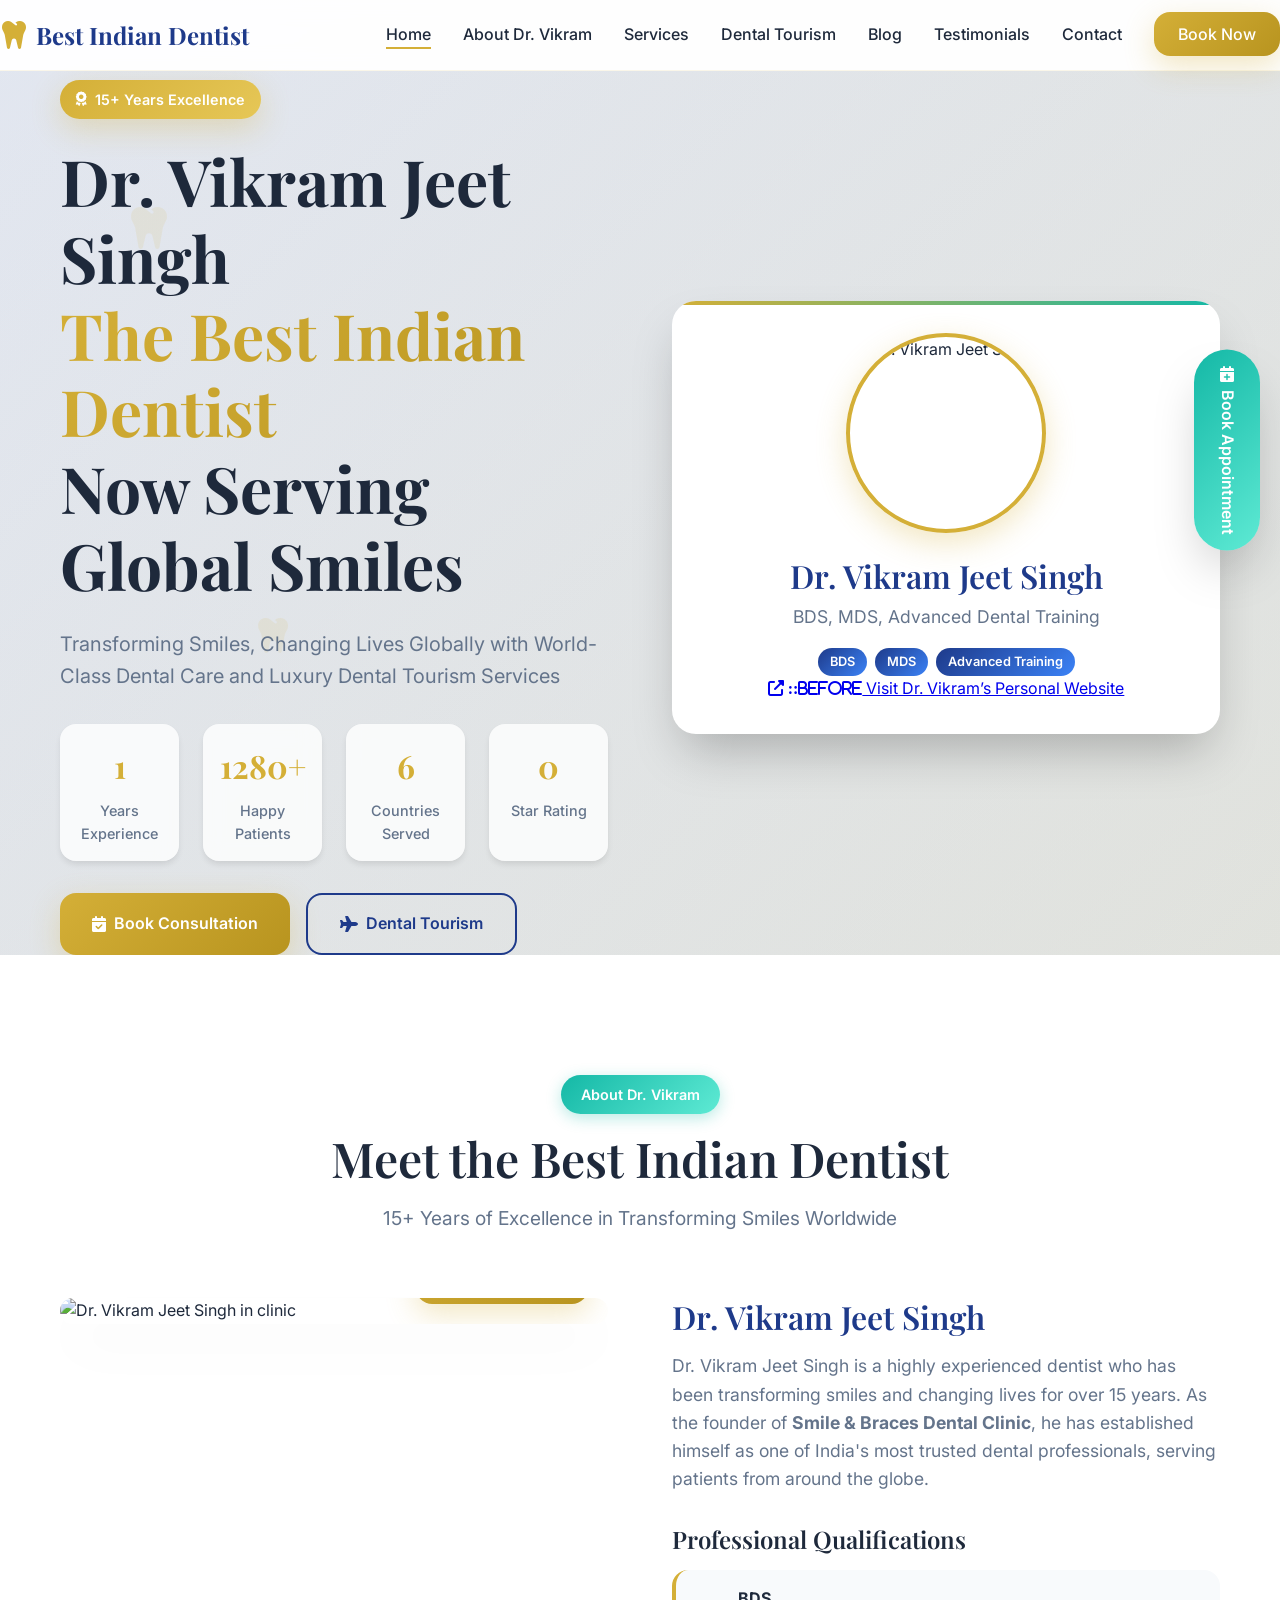
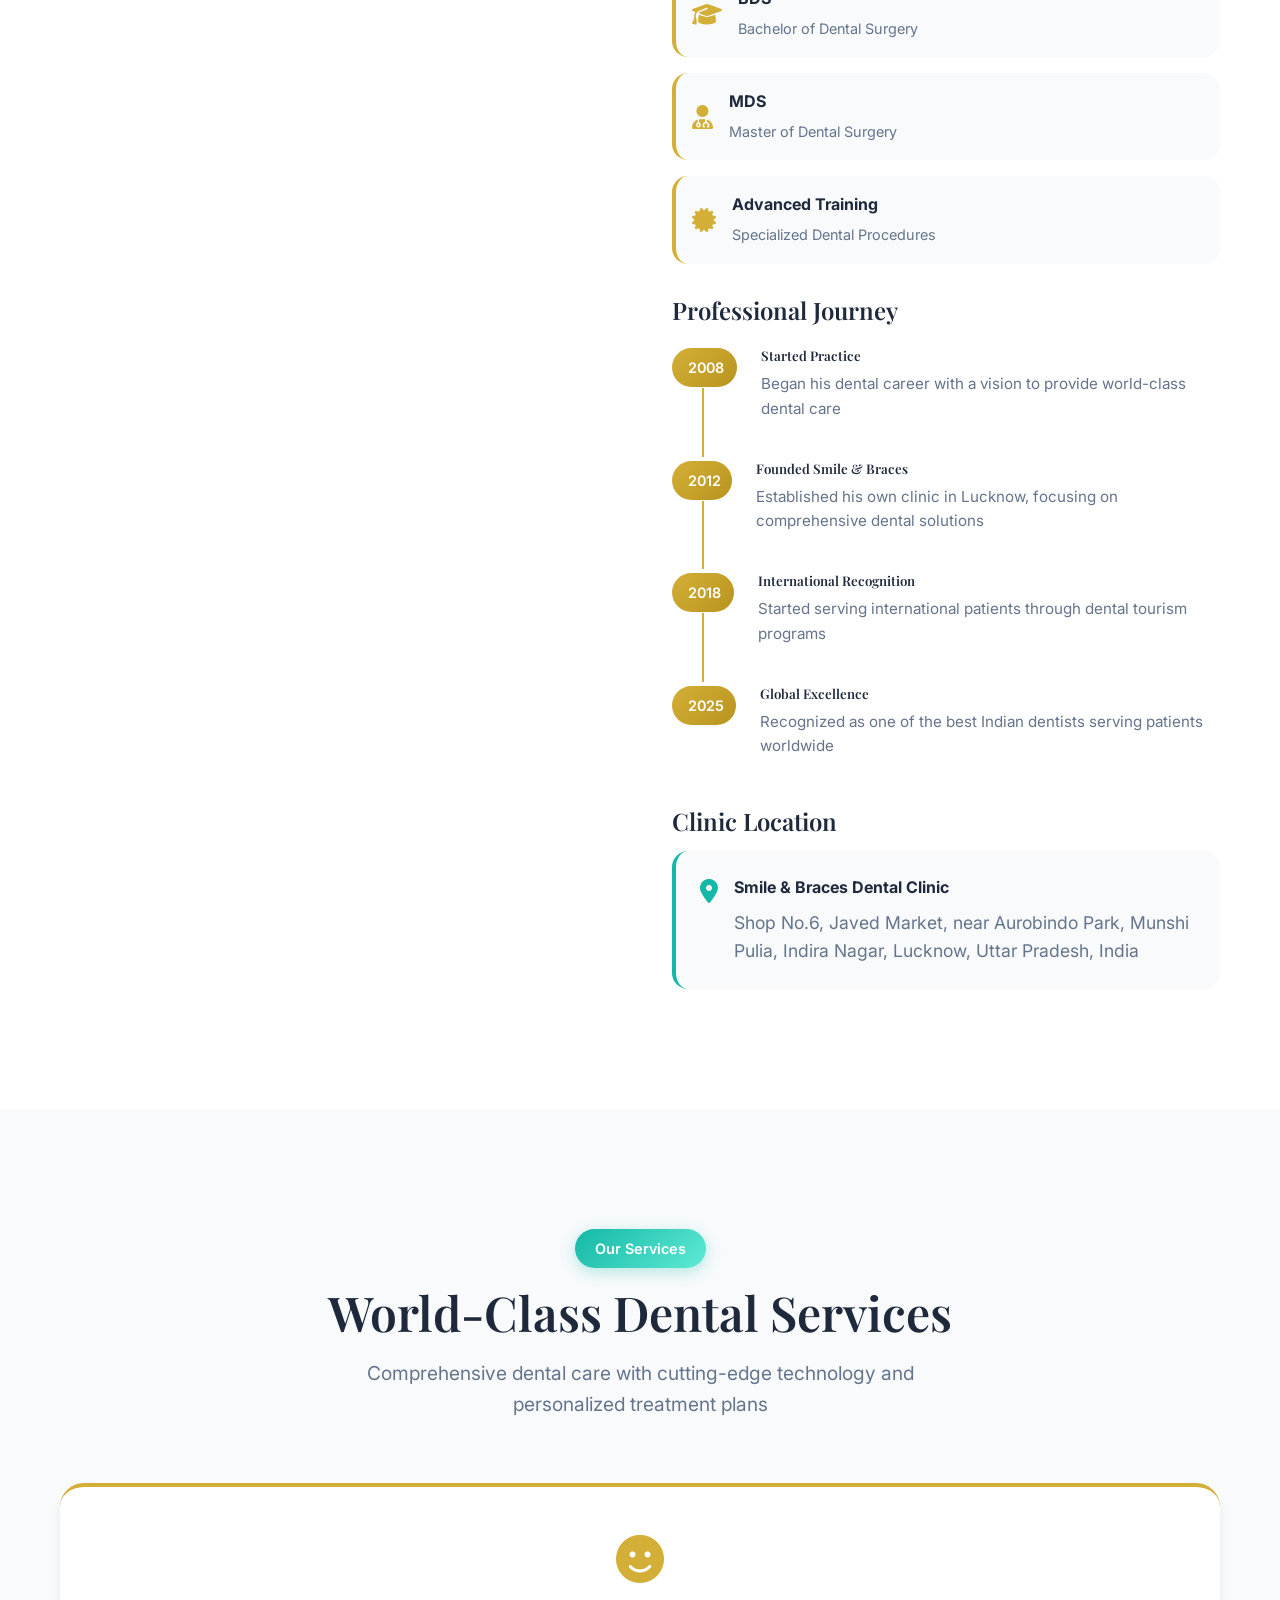
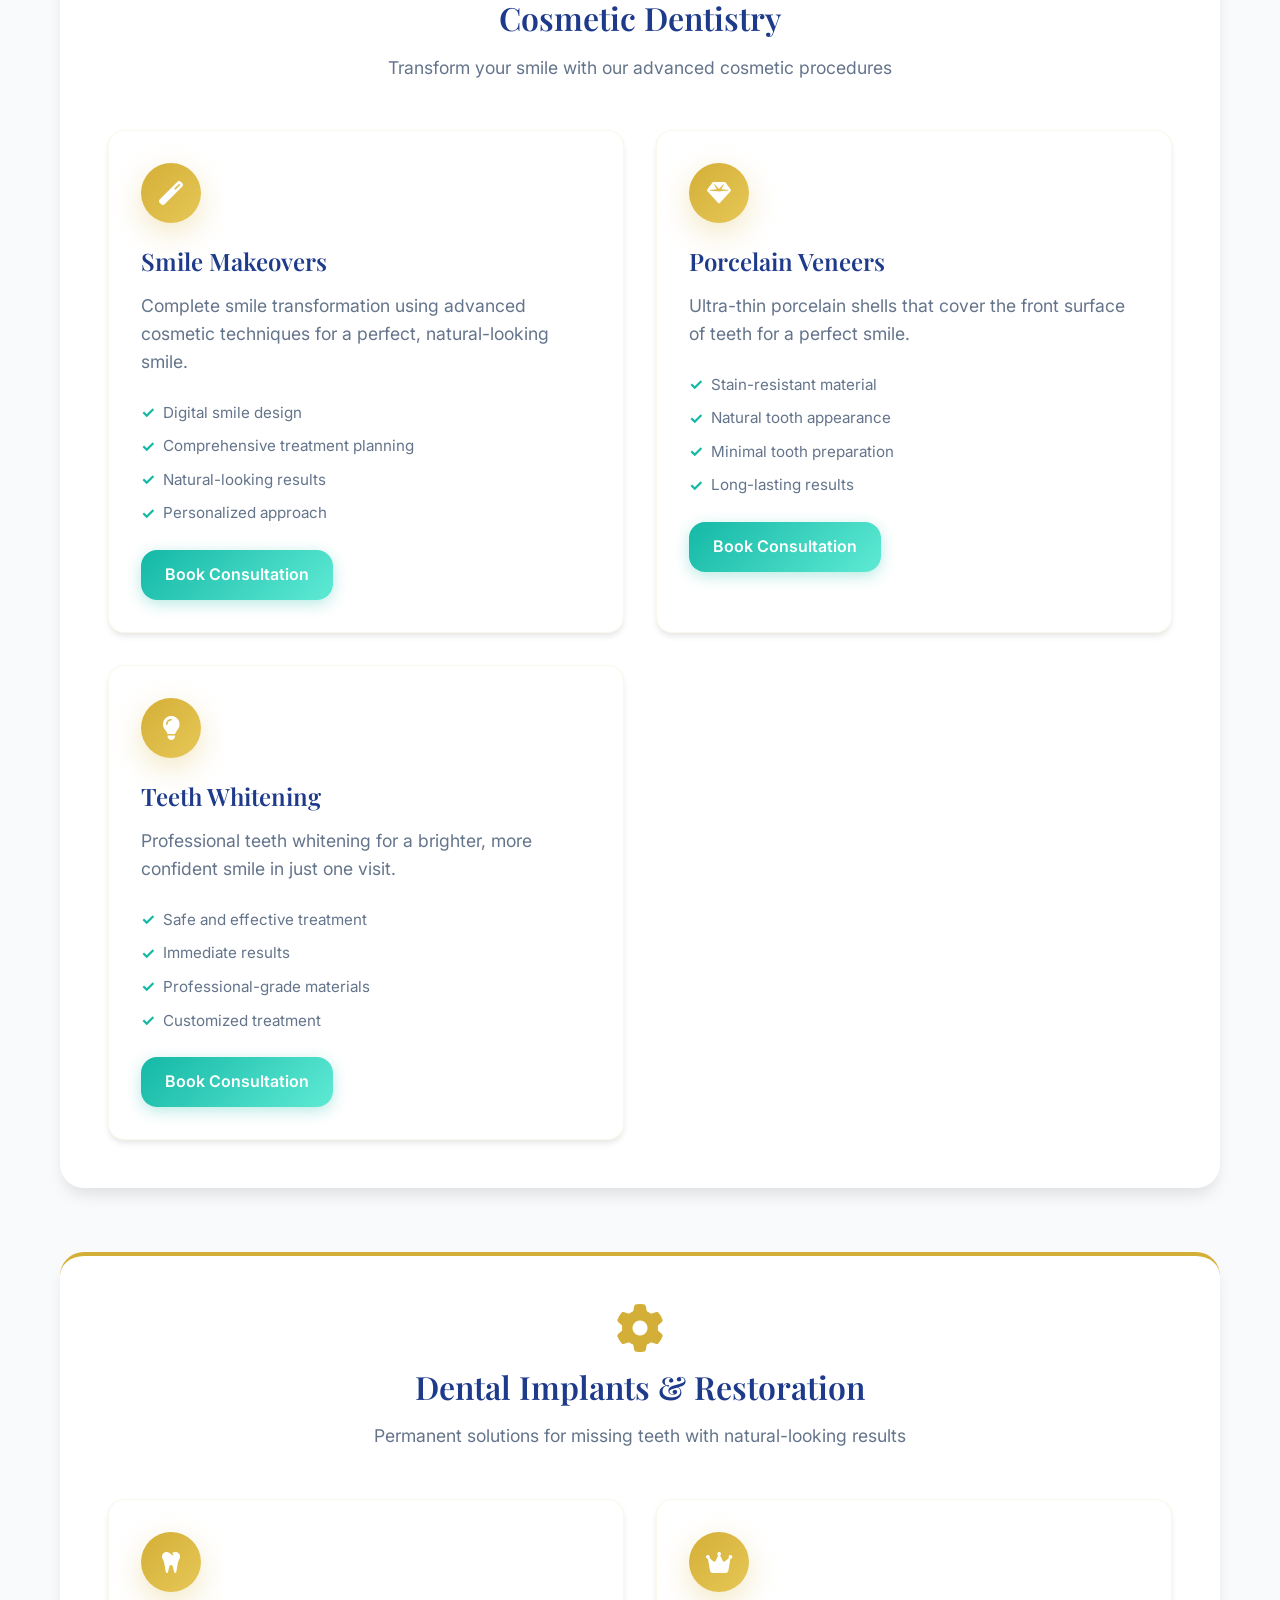
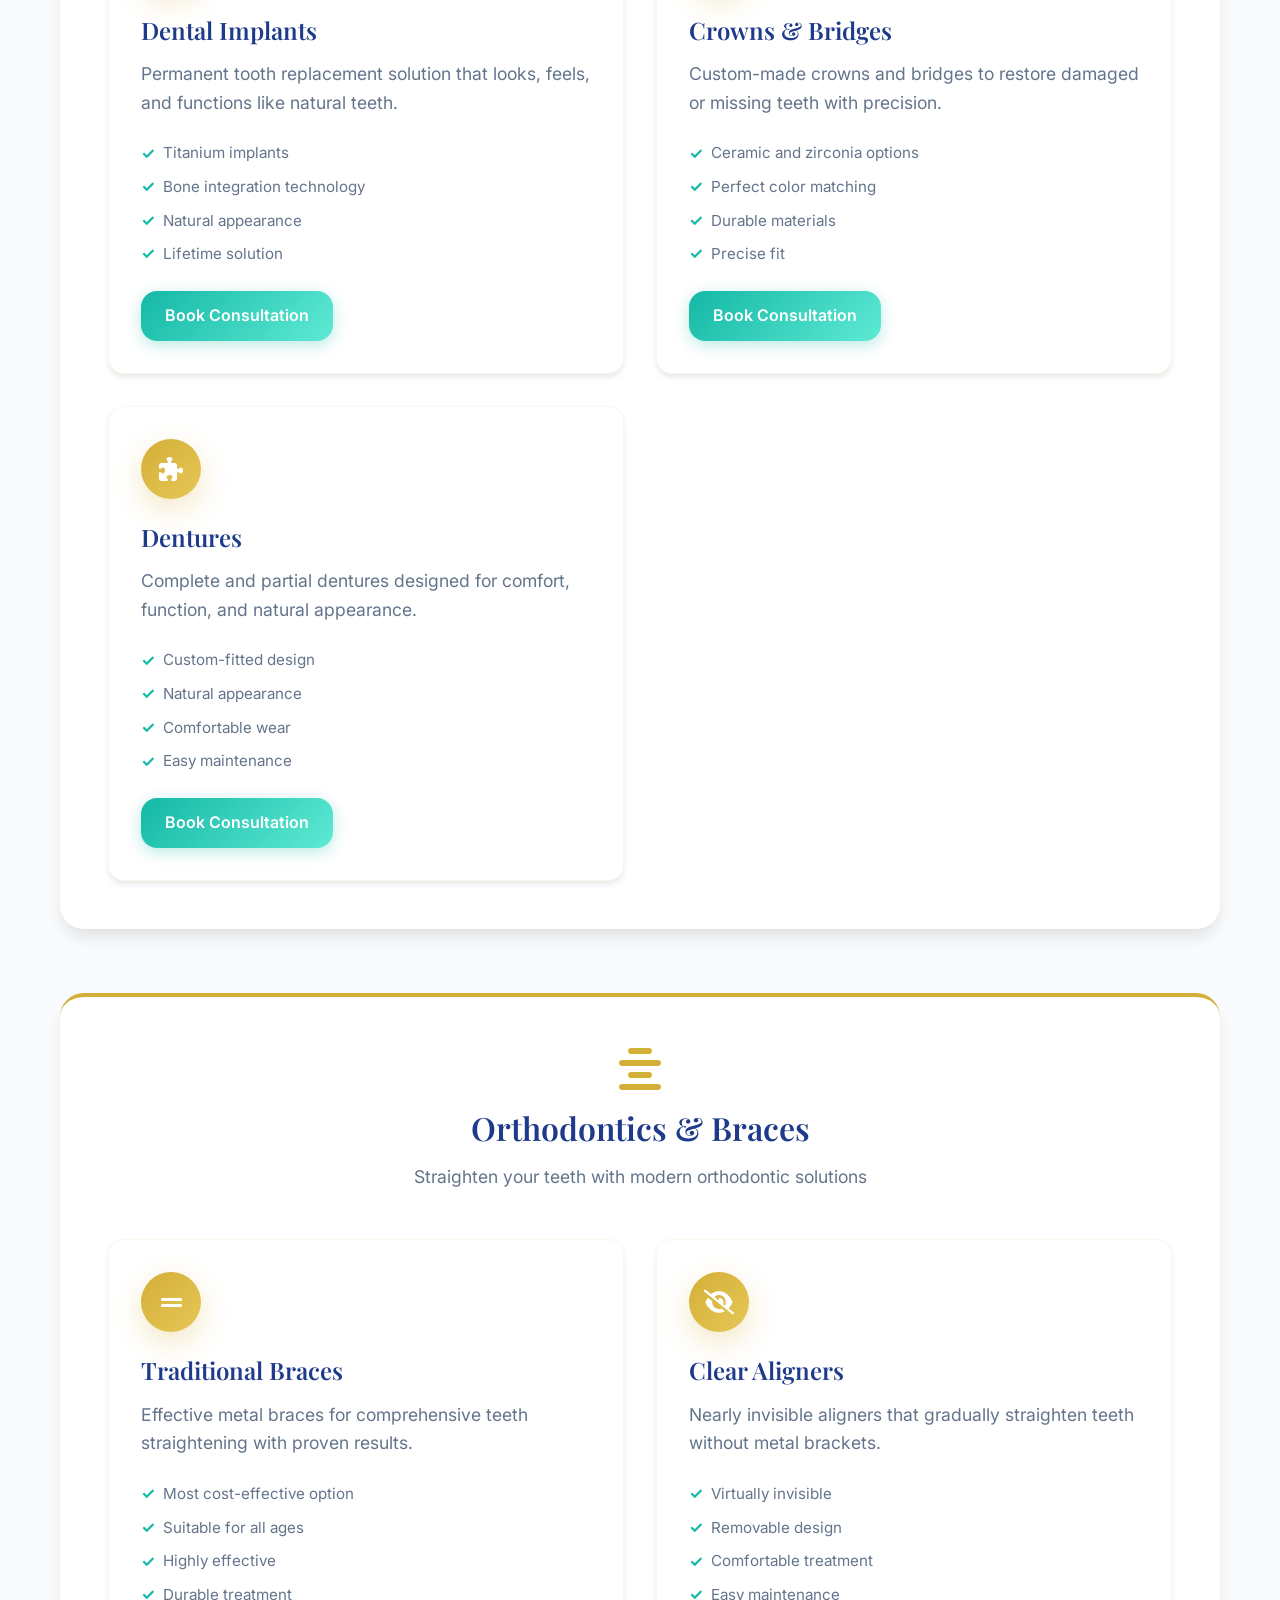
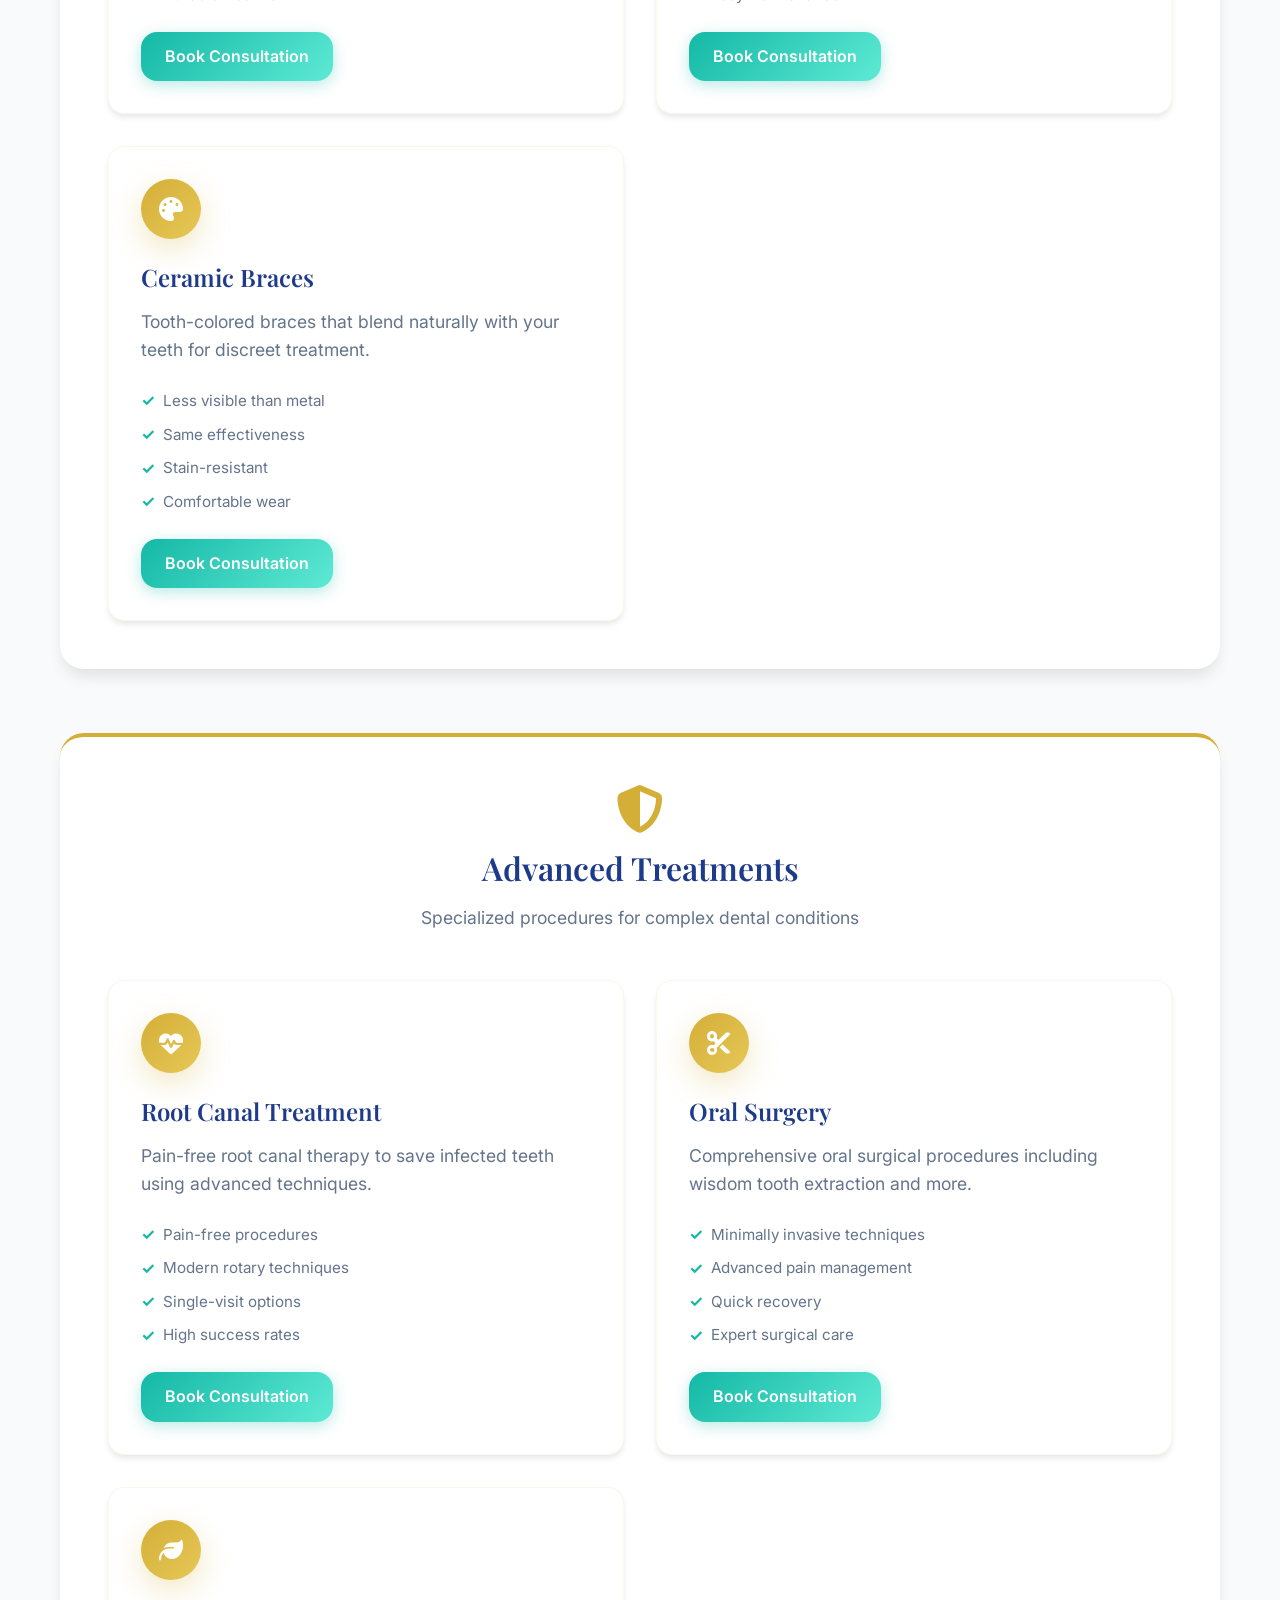
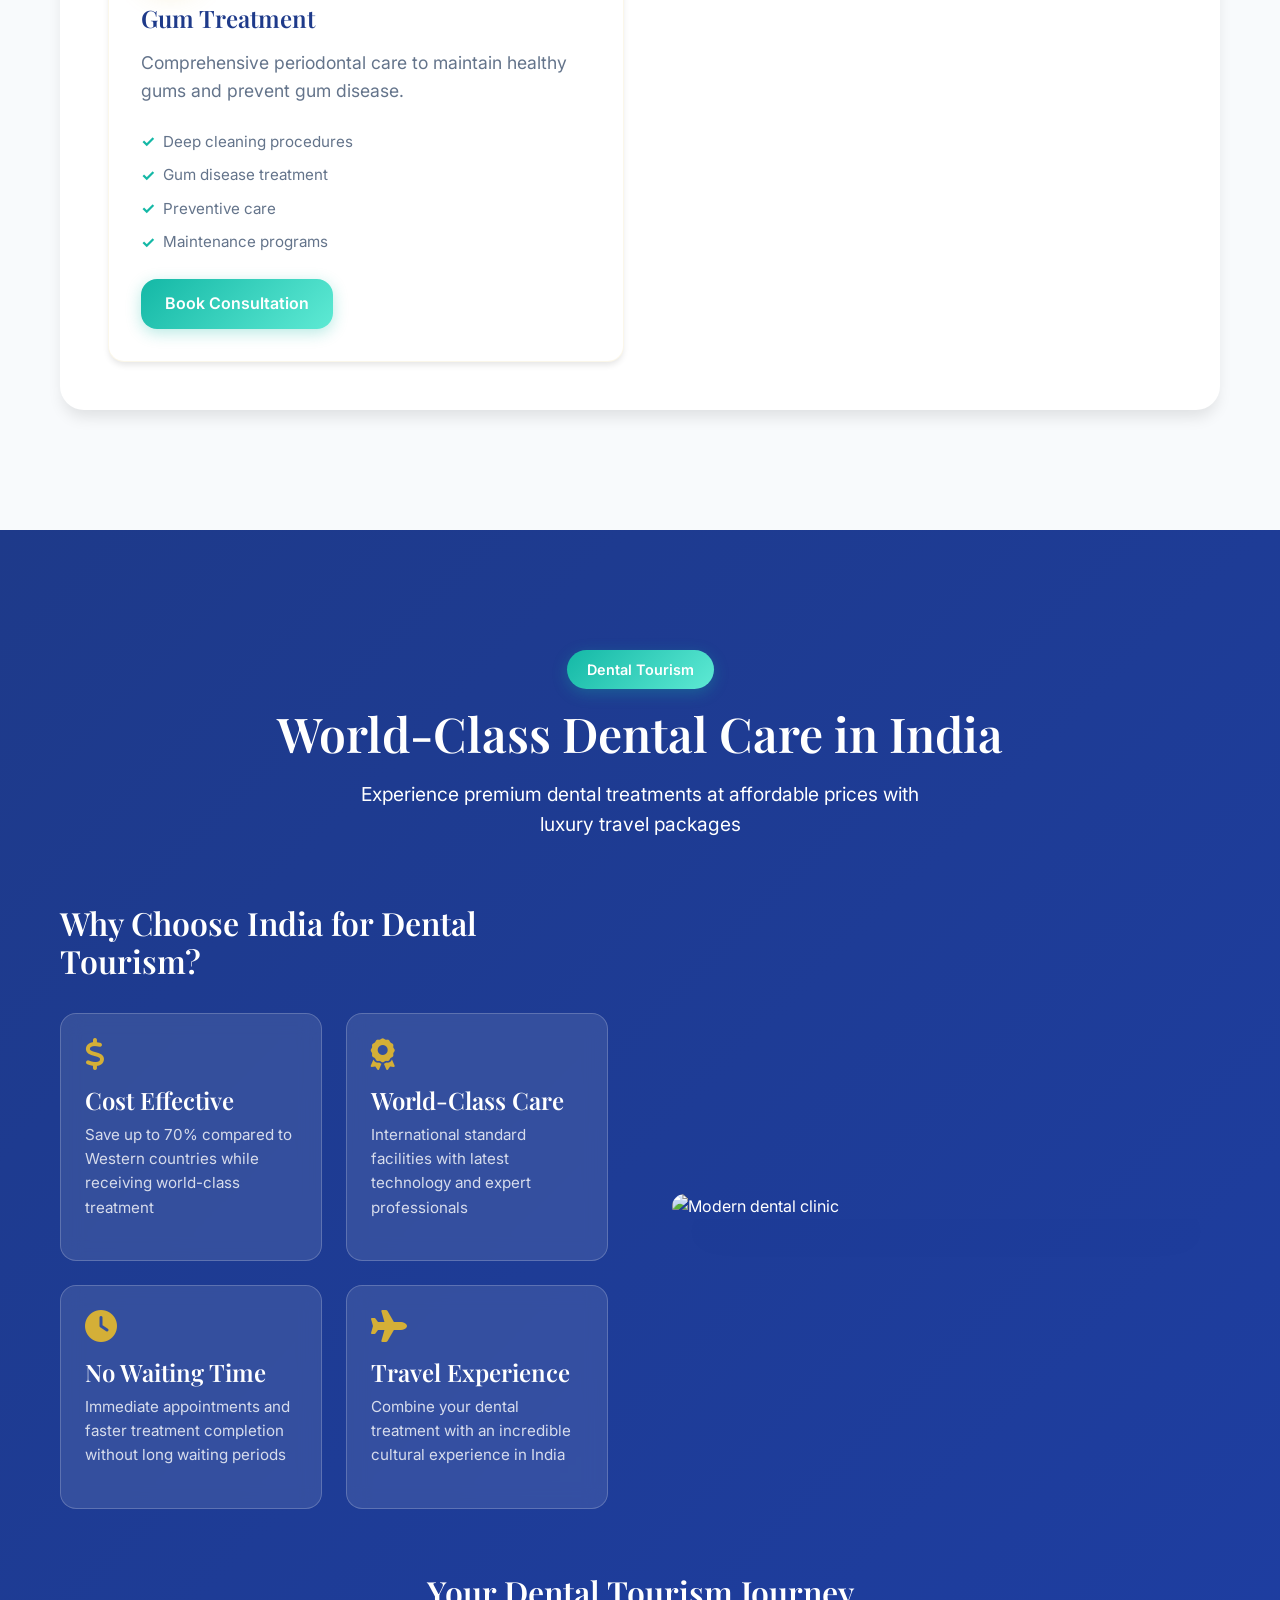
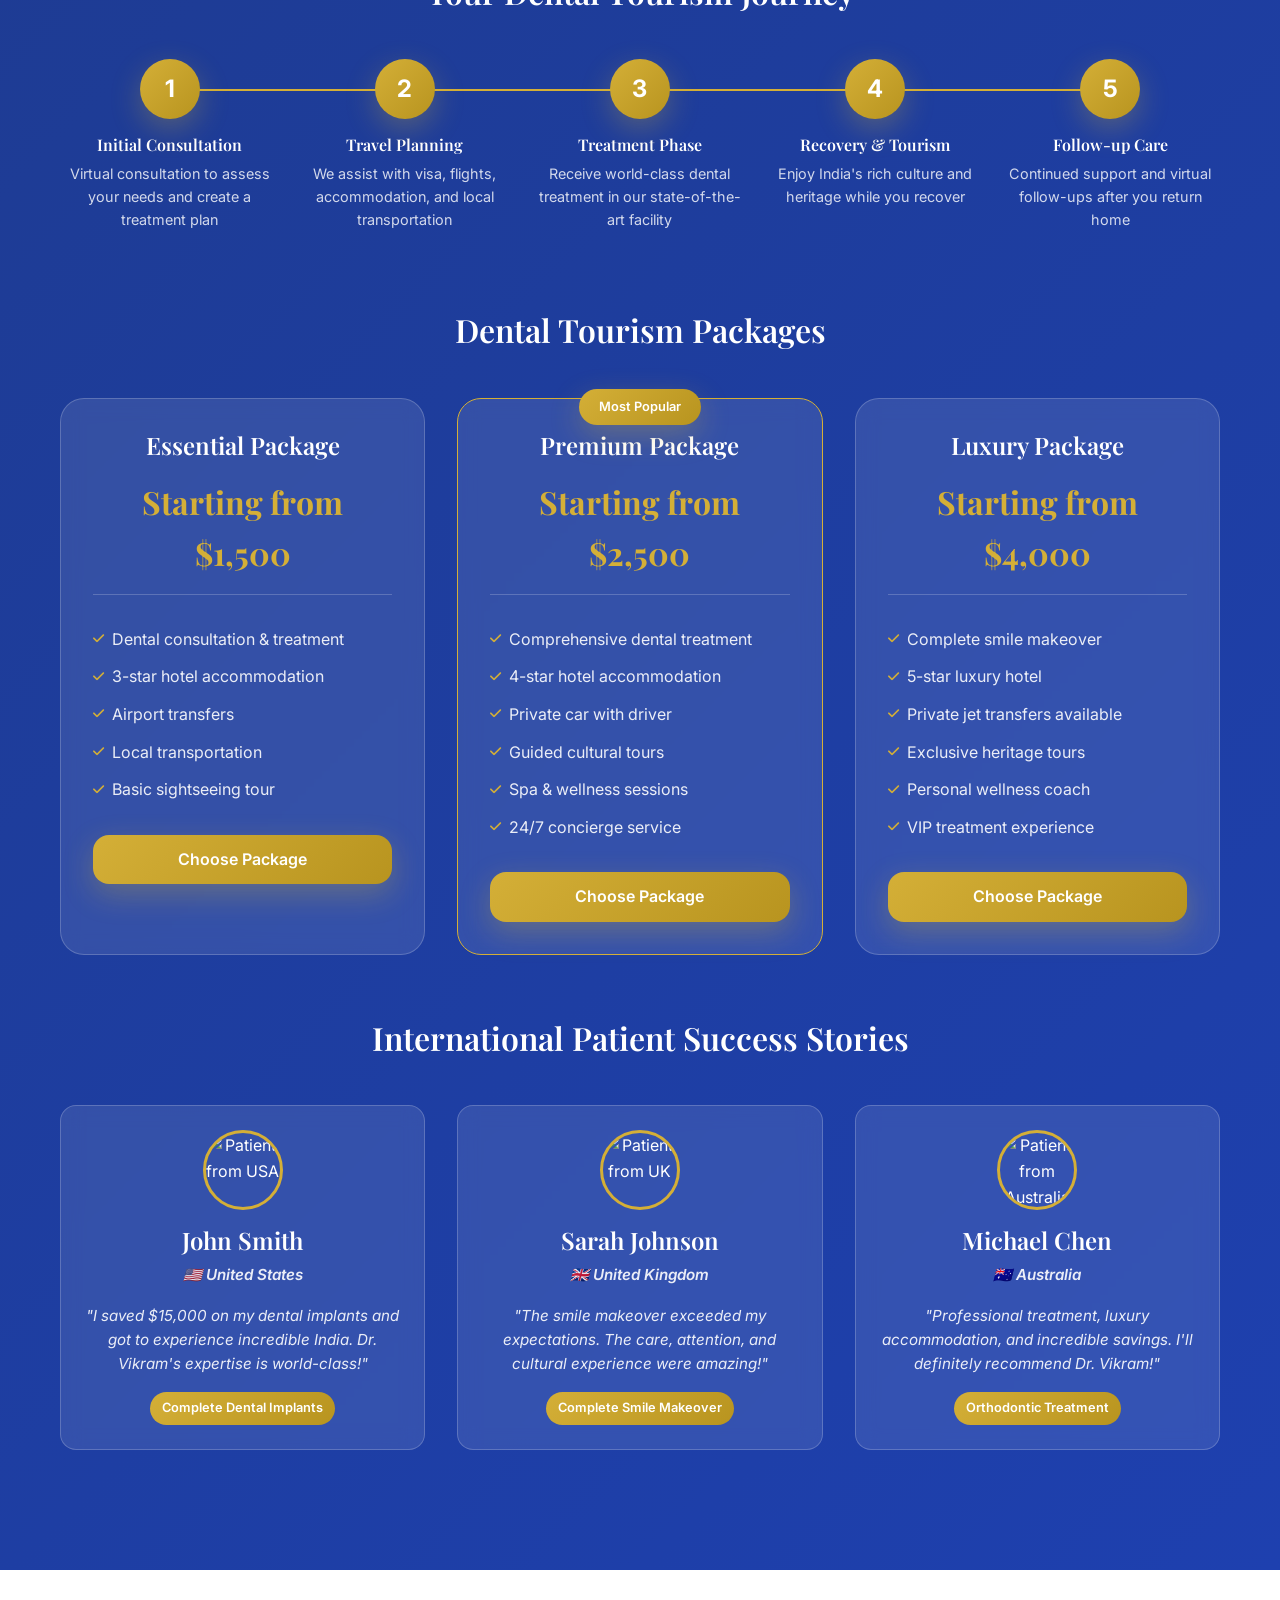
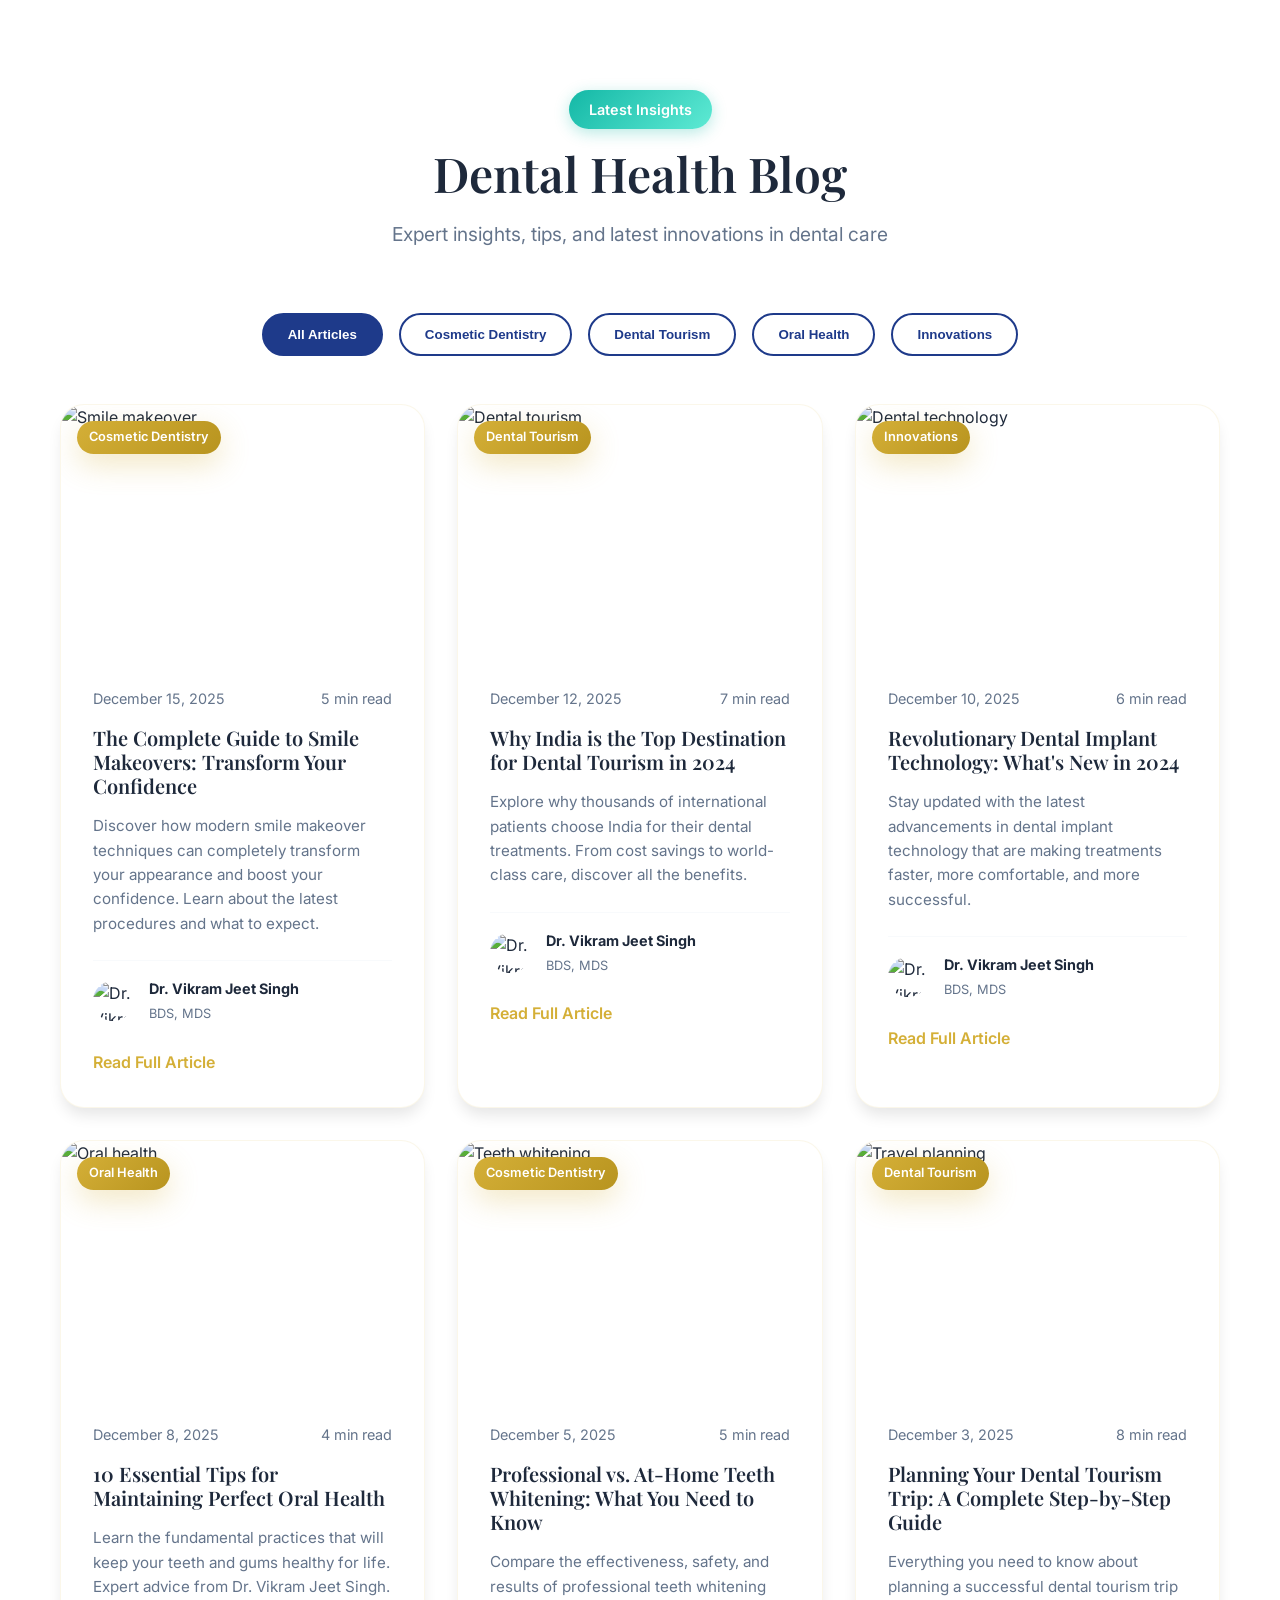
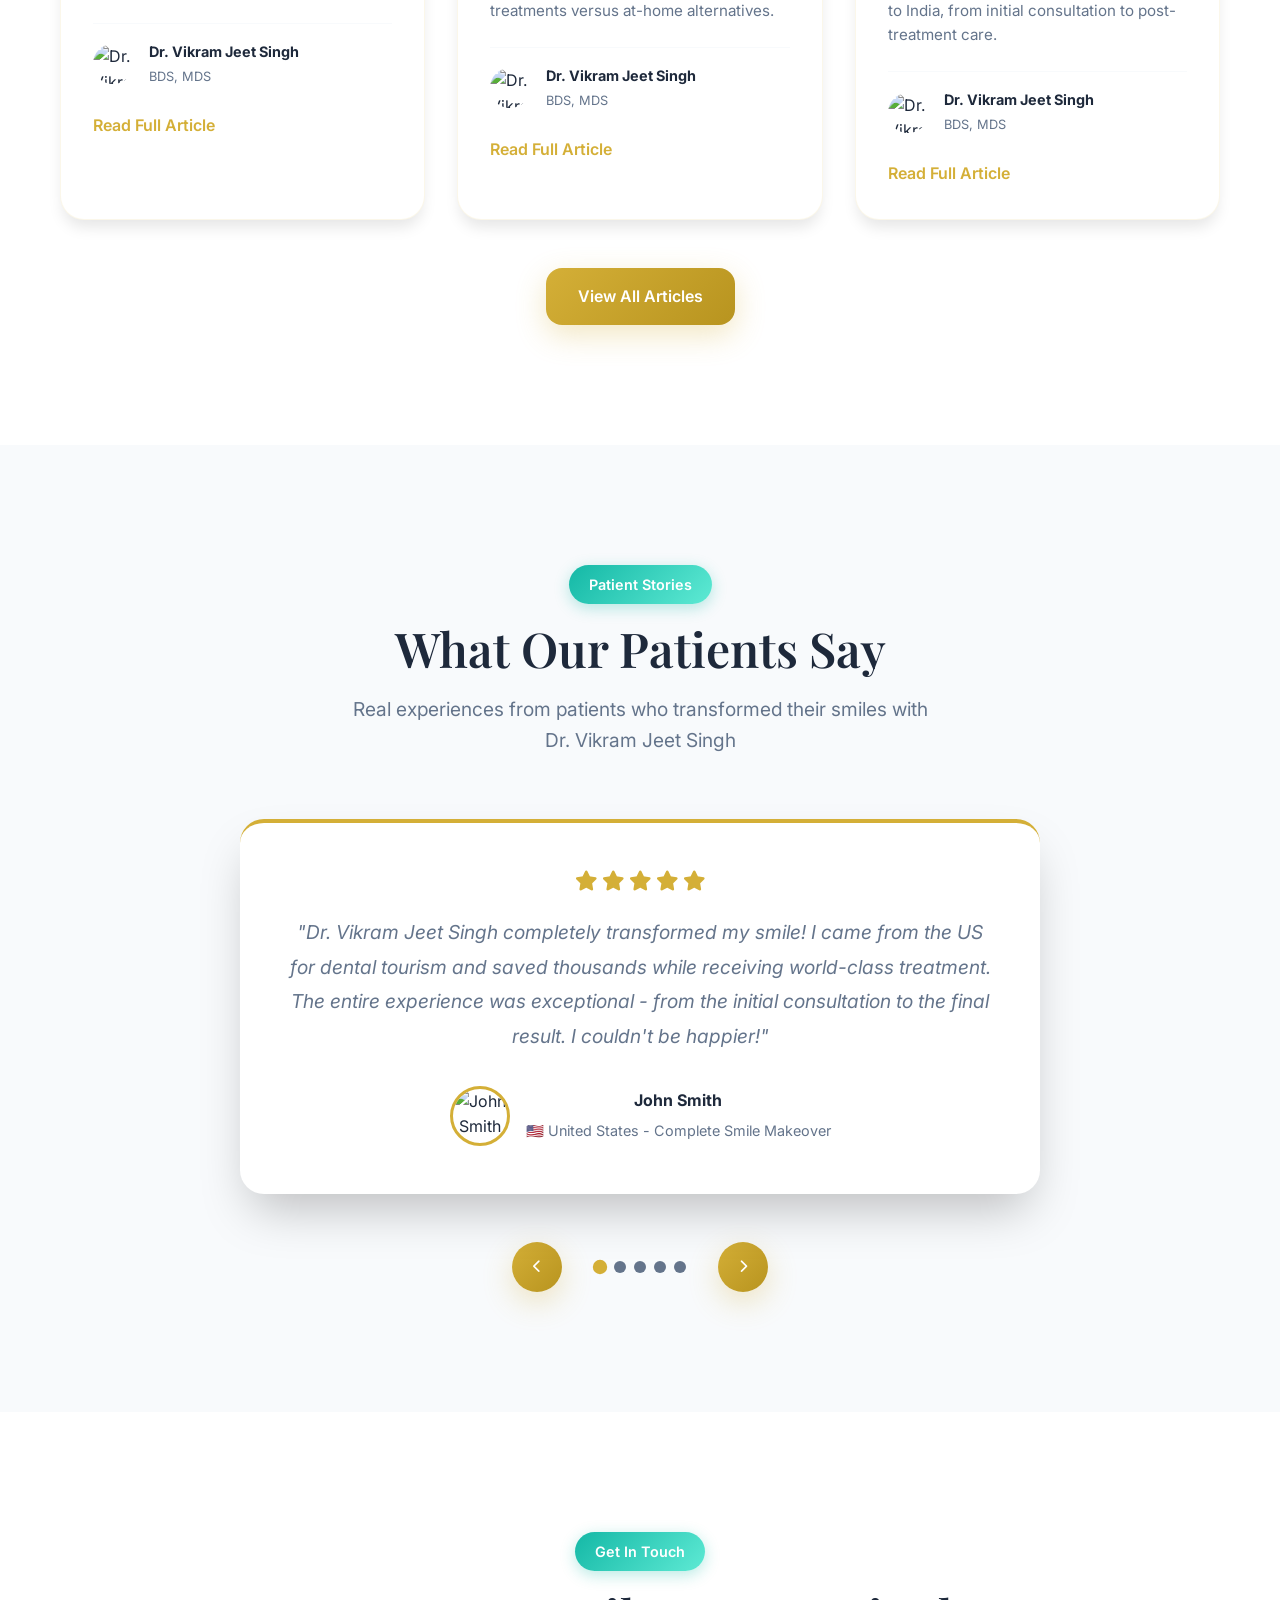
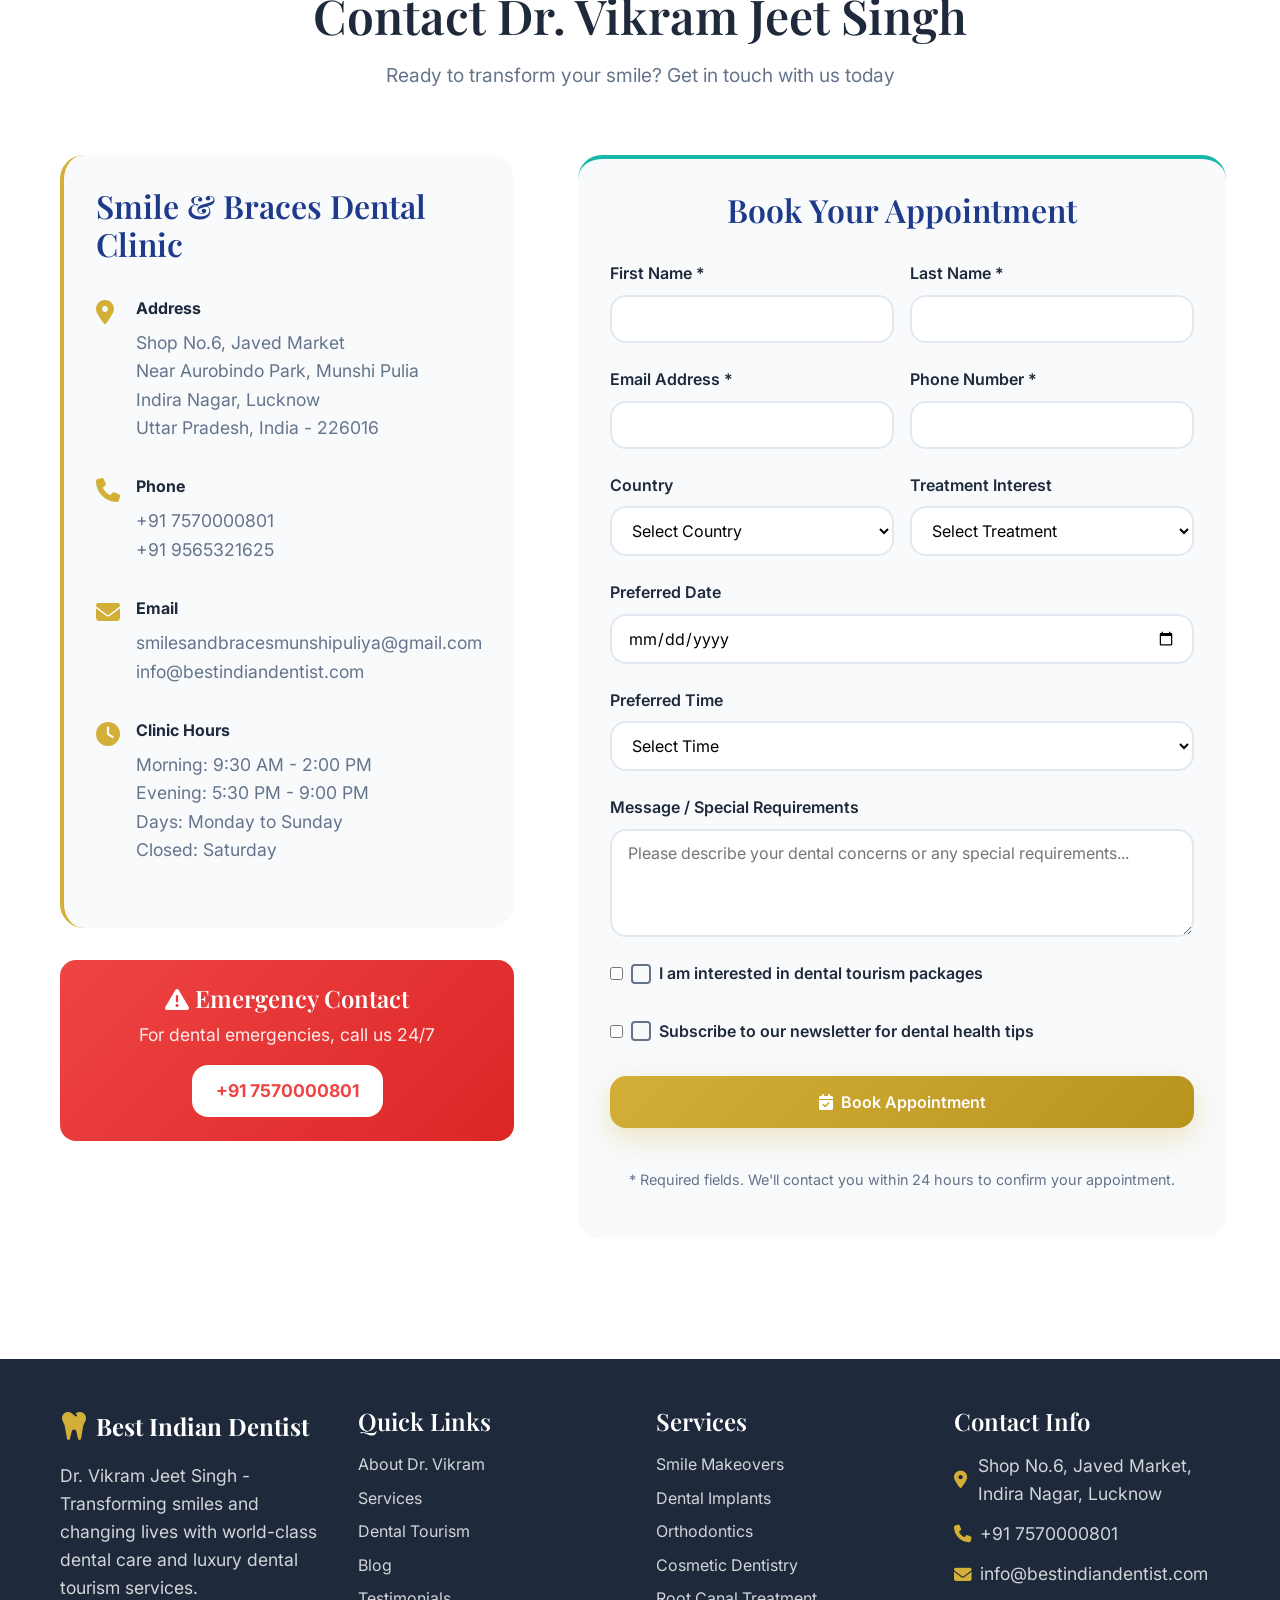
==== commit 5657e343: "Update index.html" ====
--- a/index.html
+++ b/index.html
@@ -116,7 +116,9 @@
                                 <span class="credential">Advanced Training</span>
                             </div>
                             <a href="https://www.drvikramjeet.com" target="_blank" rel="noopener noreferrer" class="doctor-website-link" flex>
-  <i class="fas fa-external-link-alt" aria-hidden="true"></i>::before
+  <i class="fas fa-external-link-alt" aria-hidden="true">
+                                ::before
+      </i>
   Visit Dr. Vikram’s Personal Website
 </a>
                         </div>
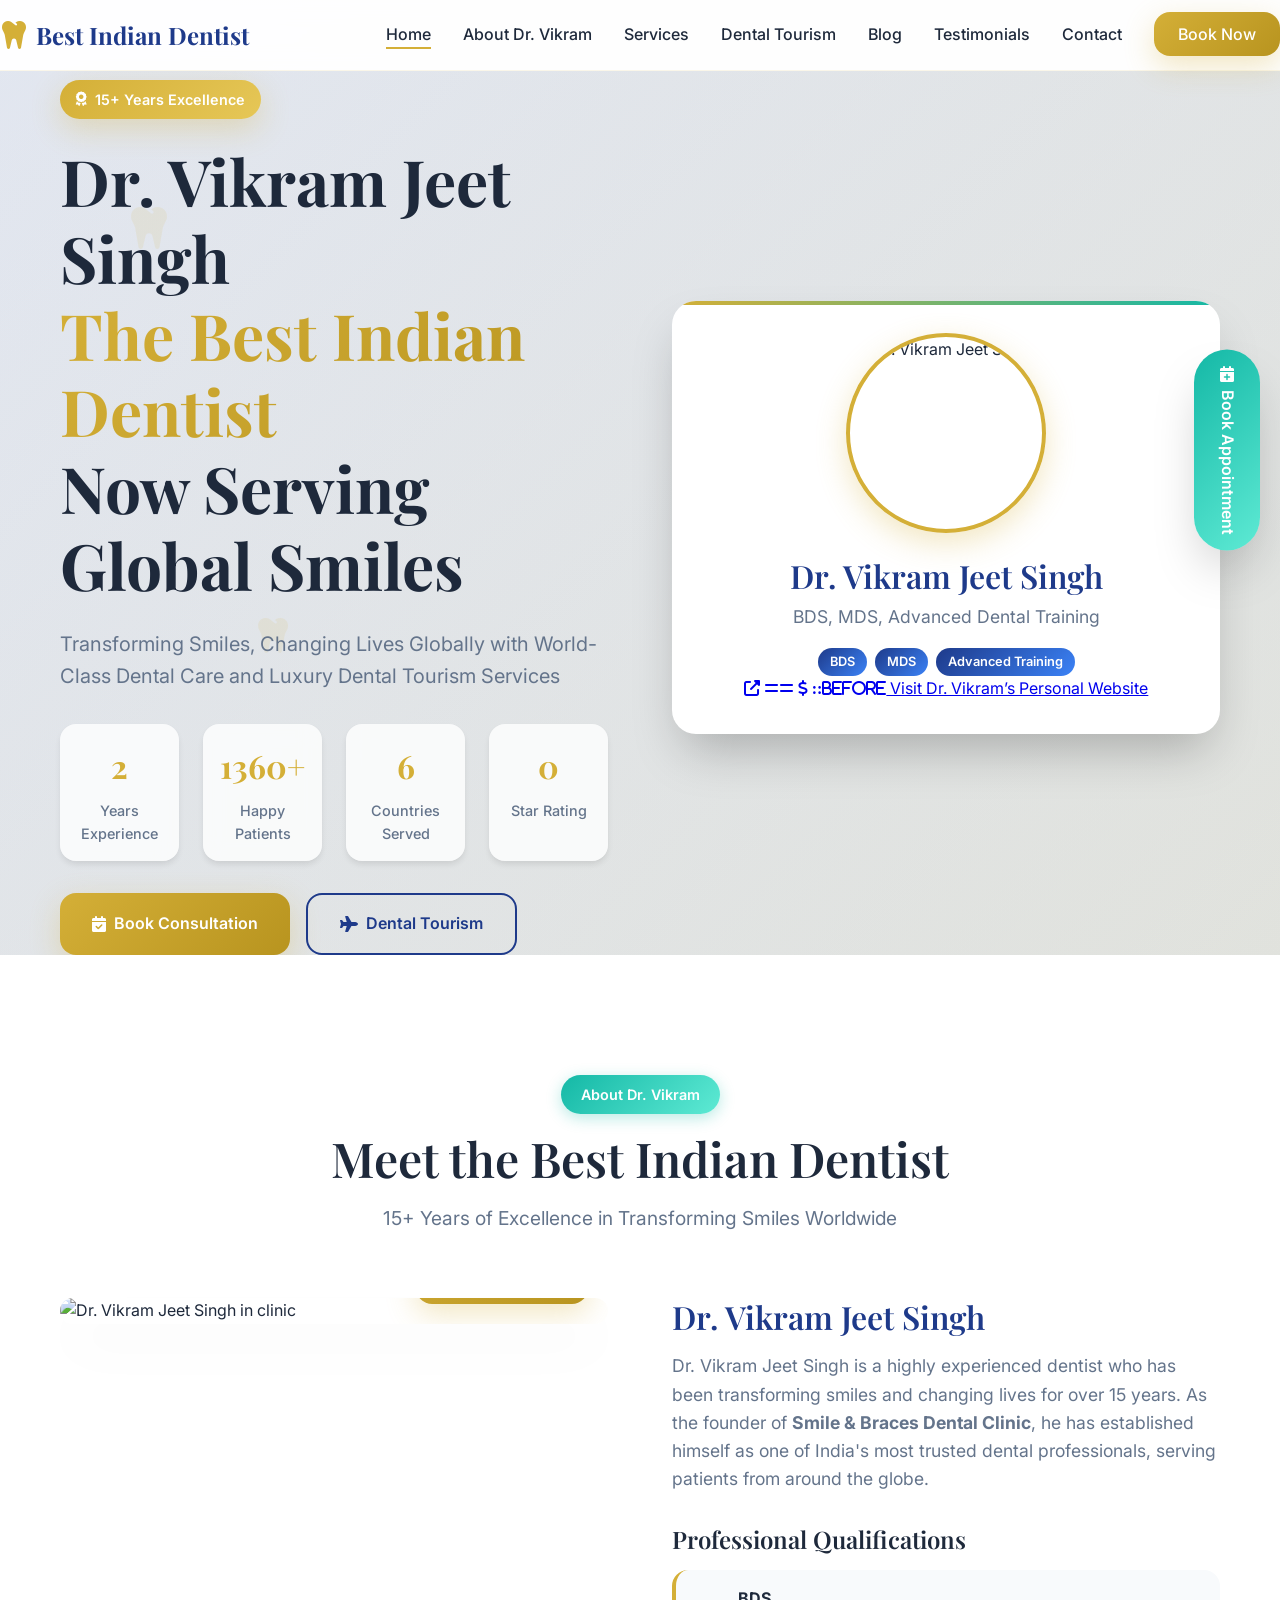
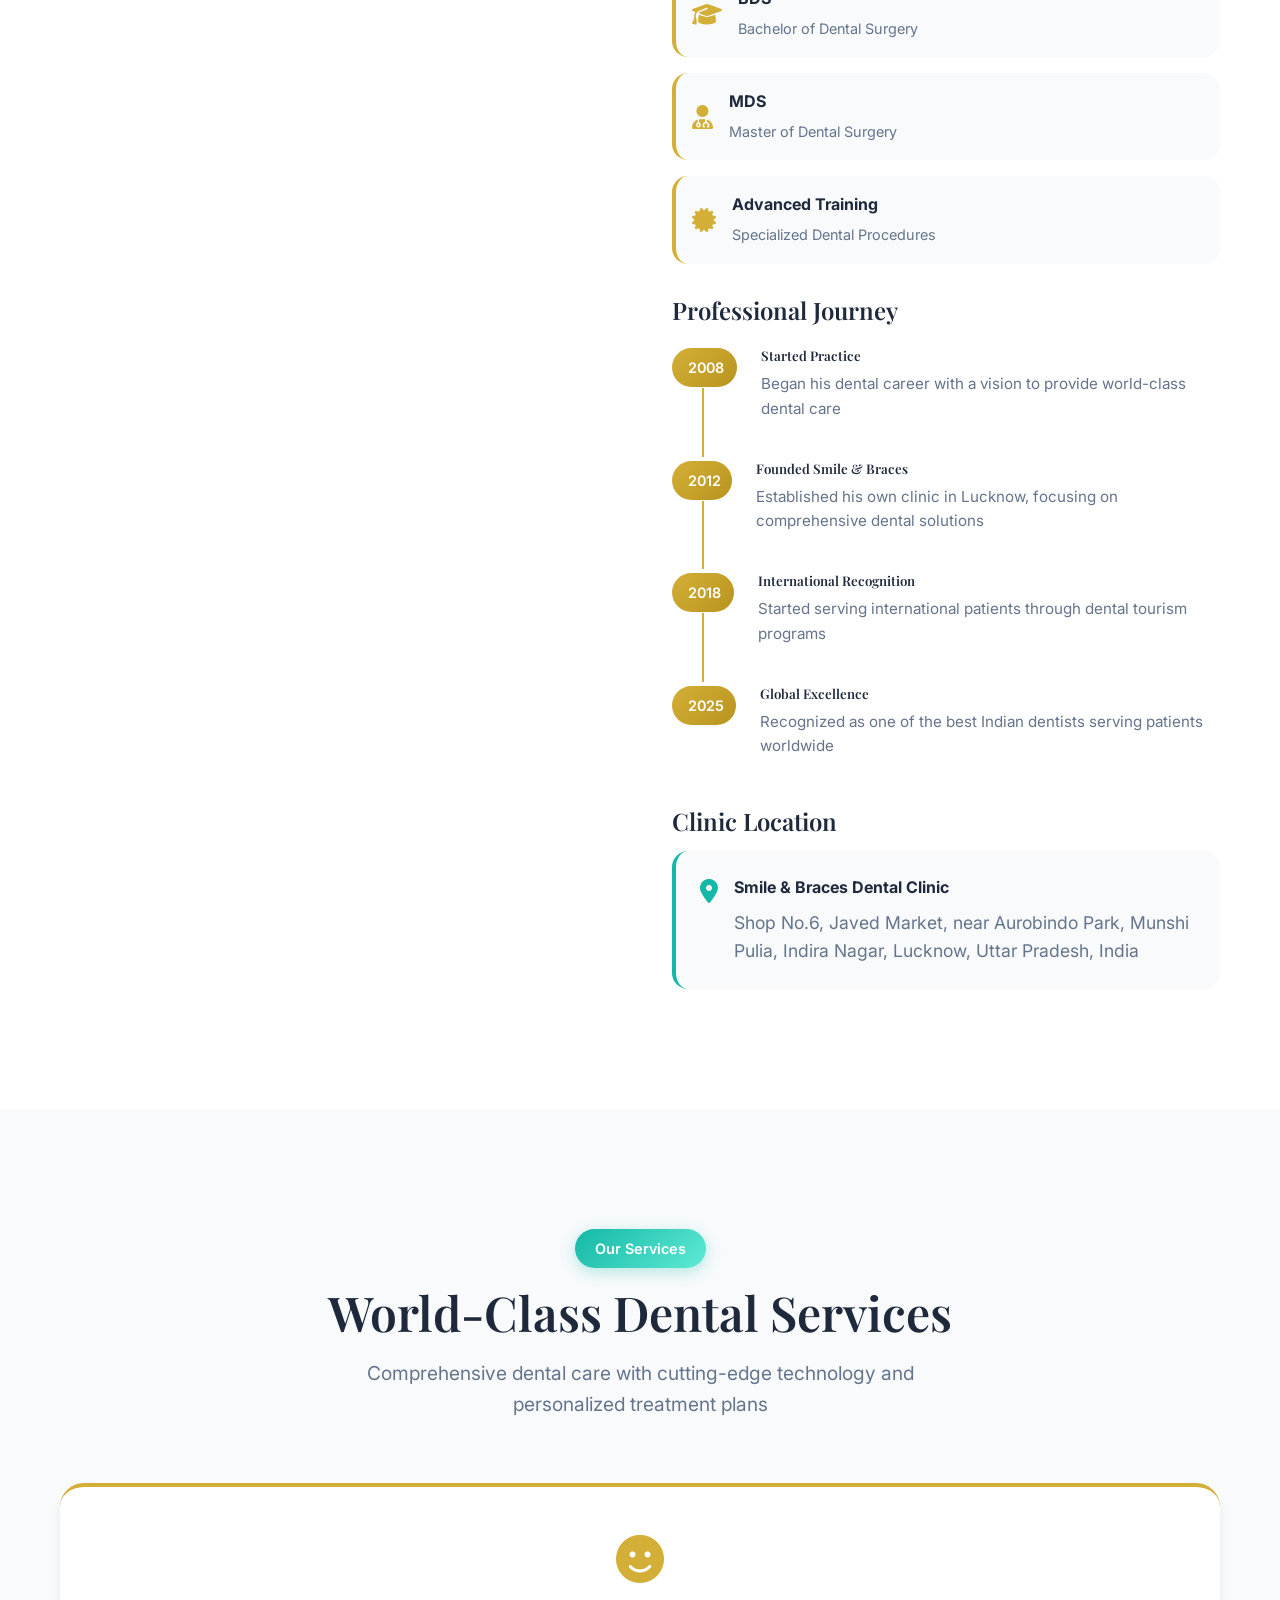
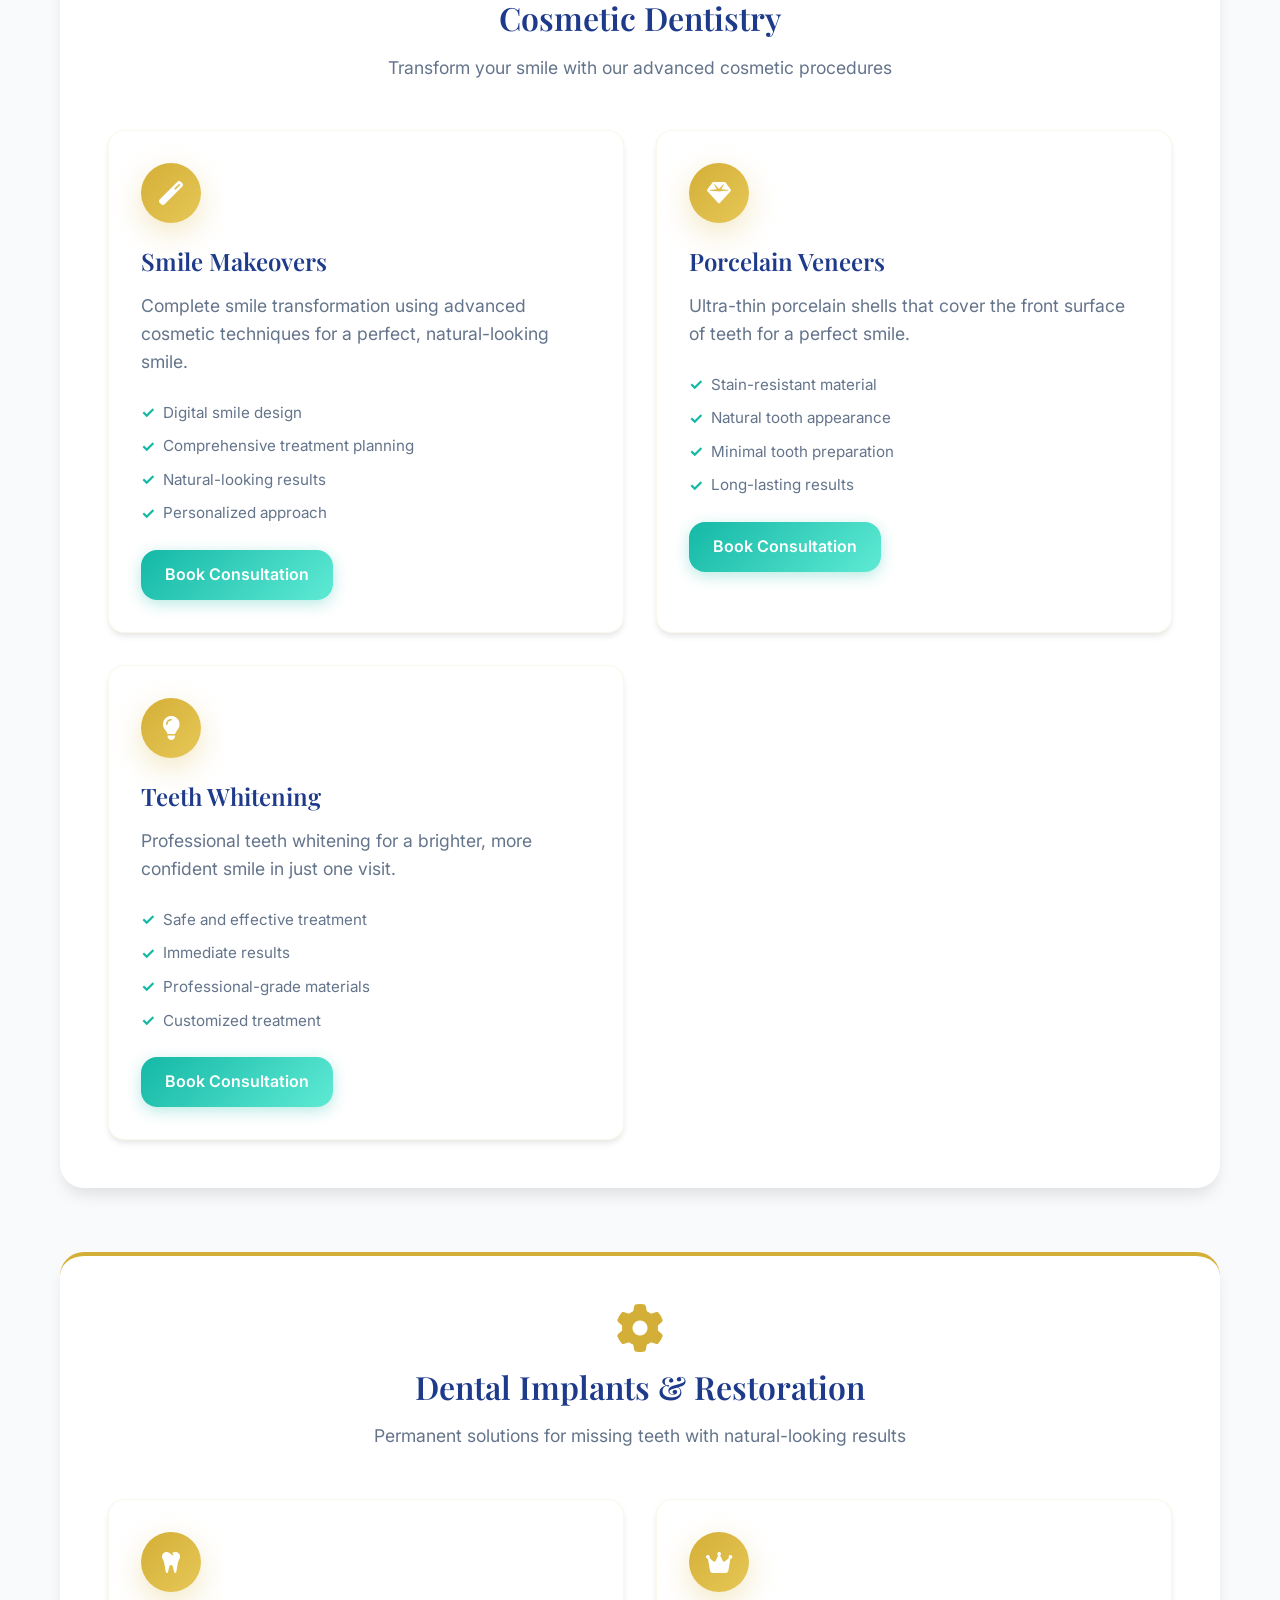
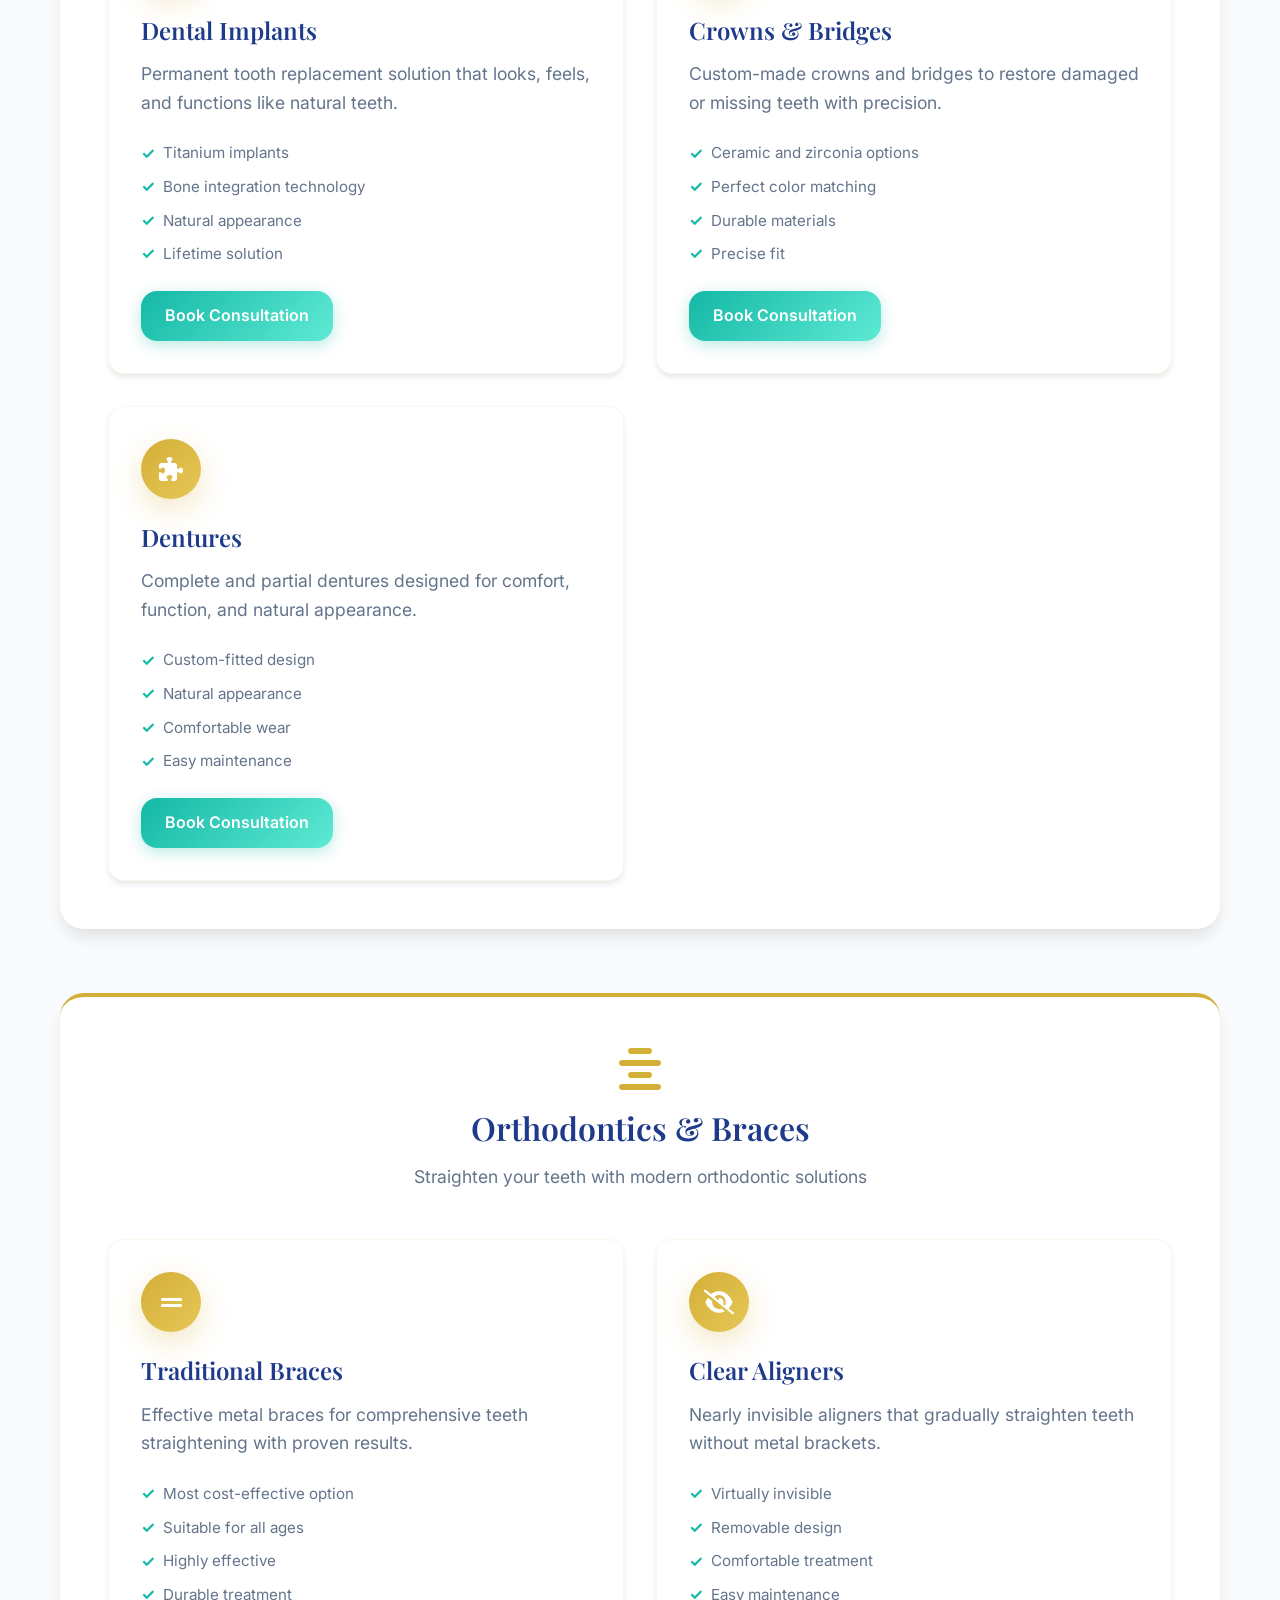
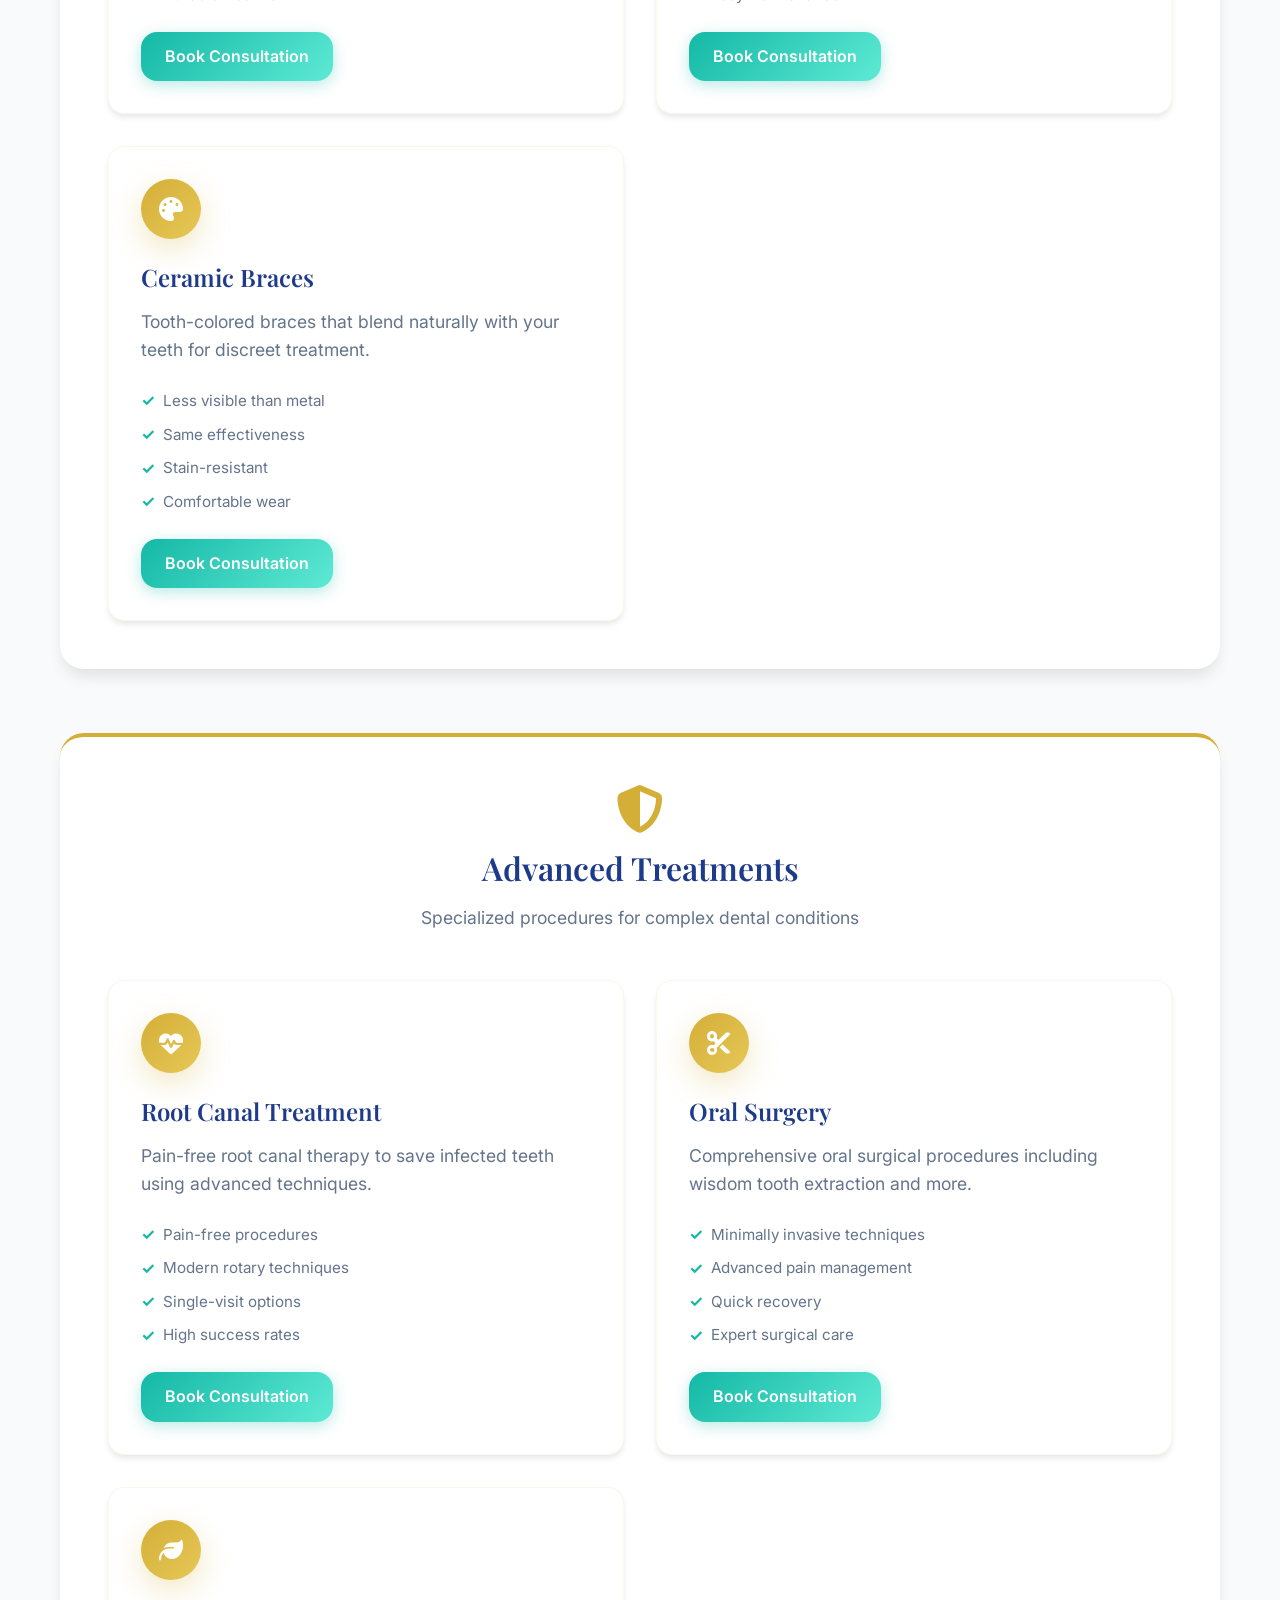
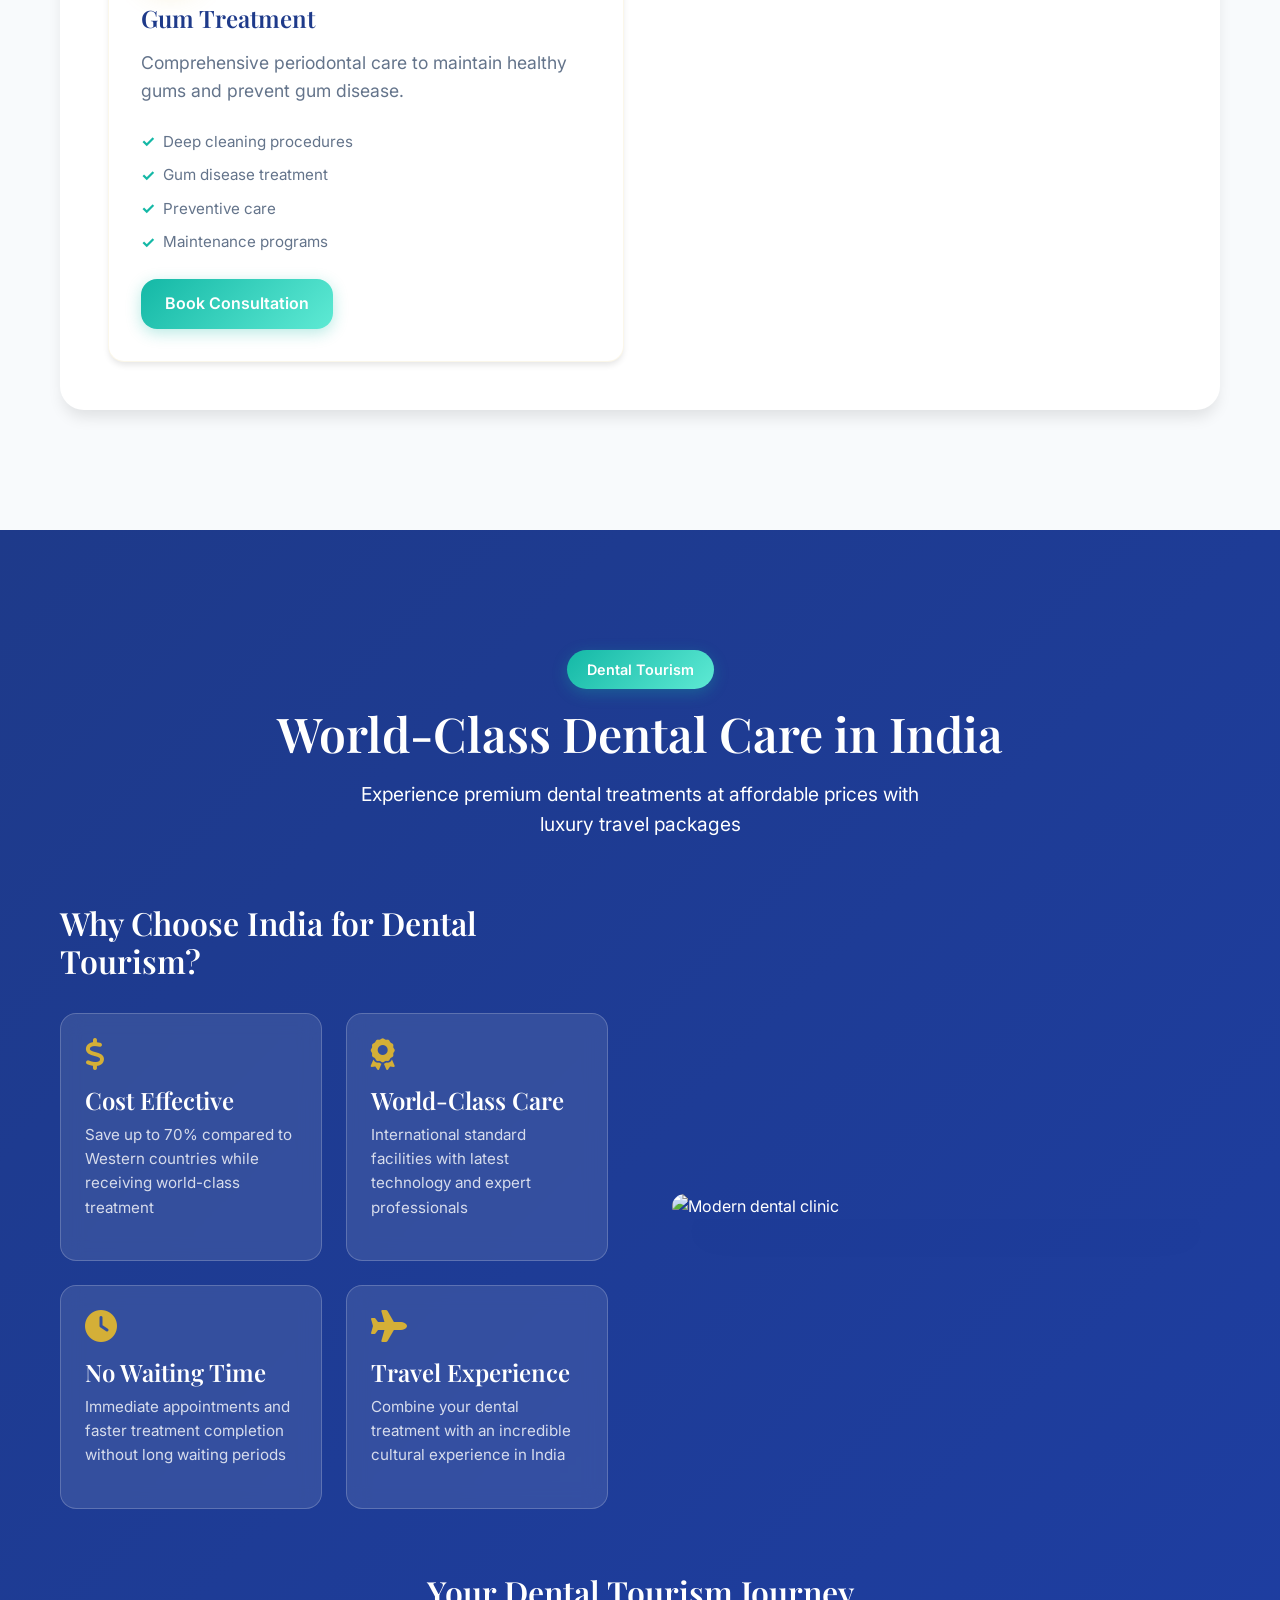
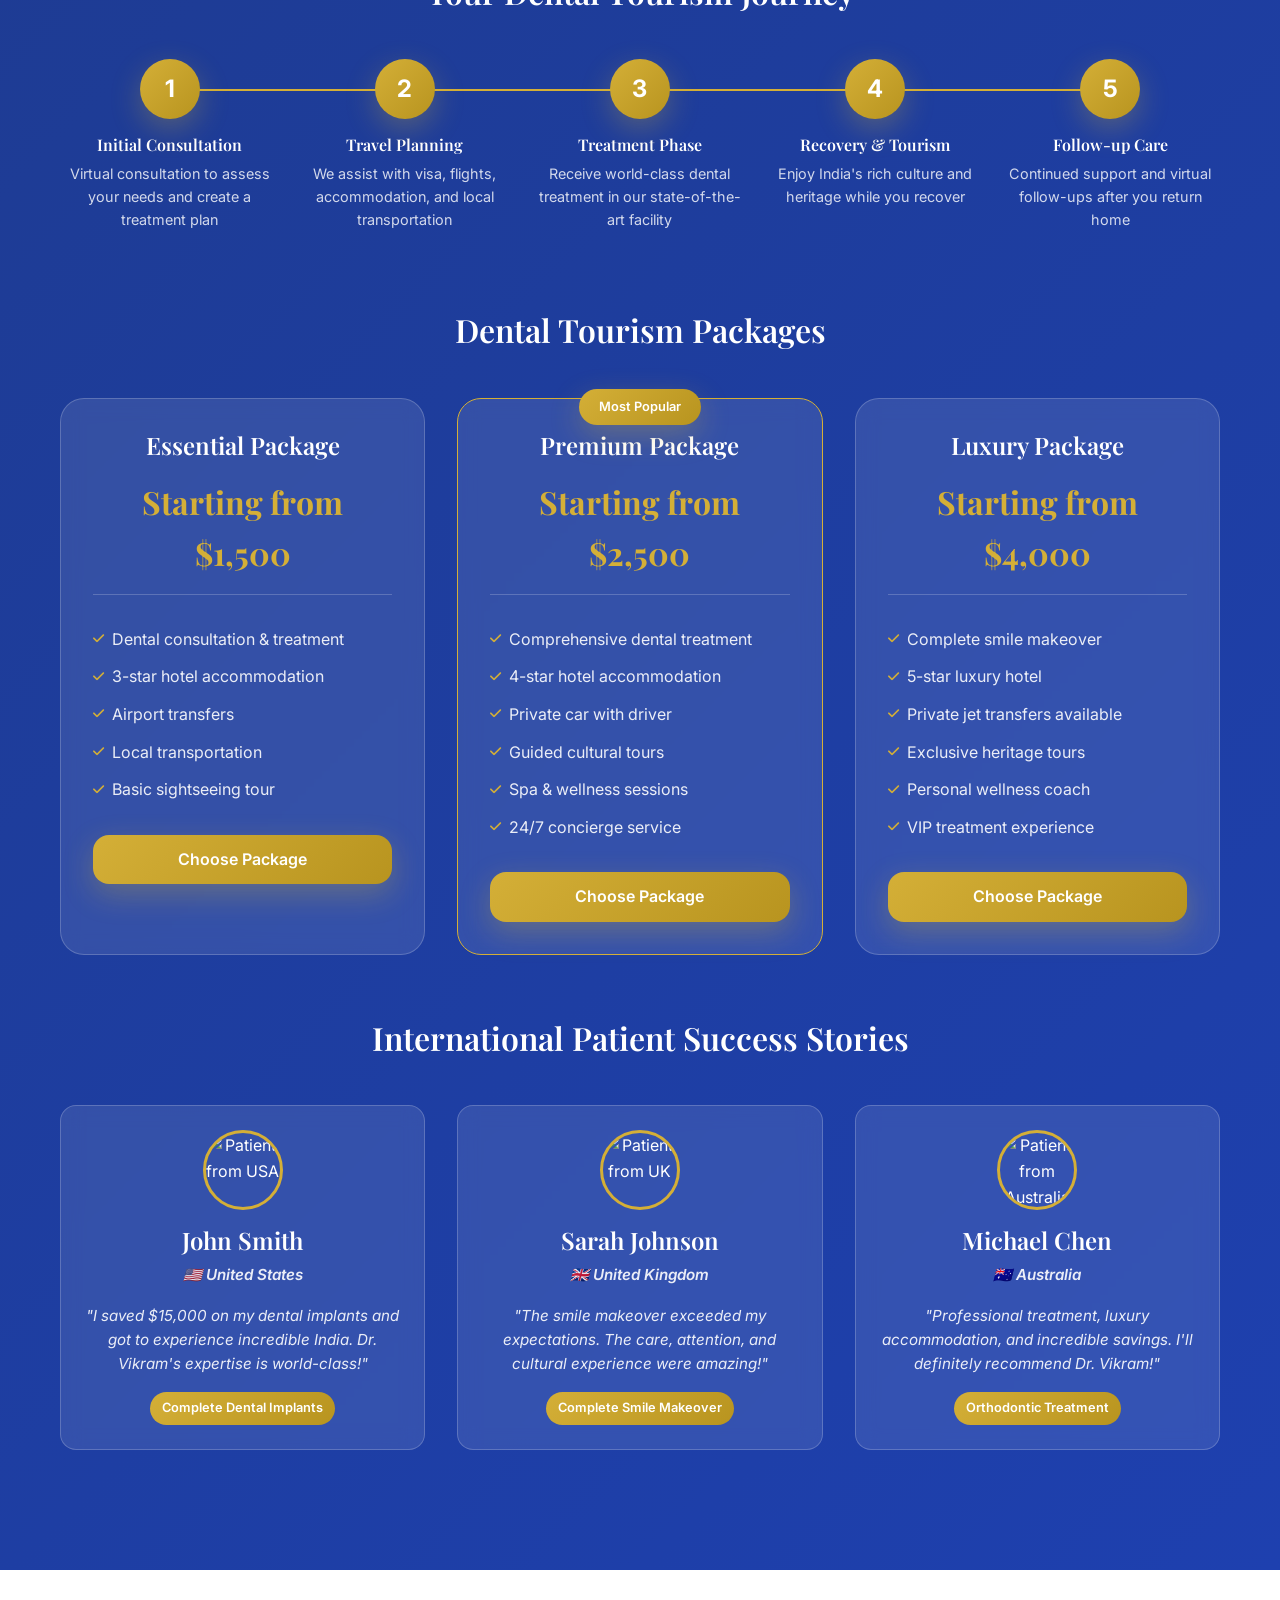
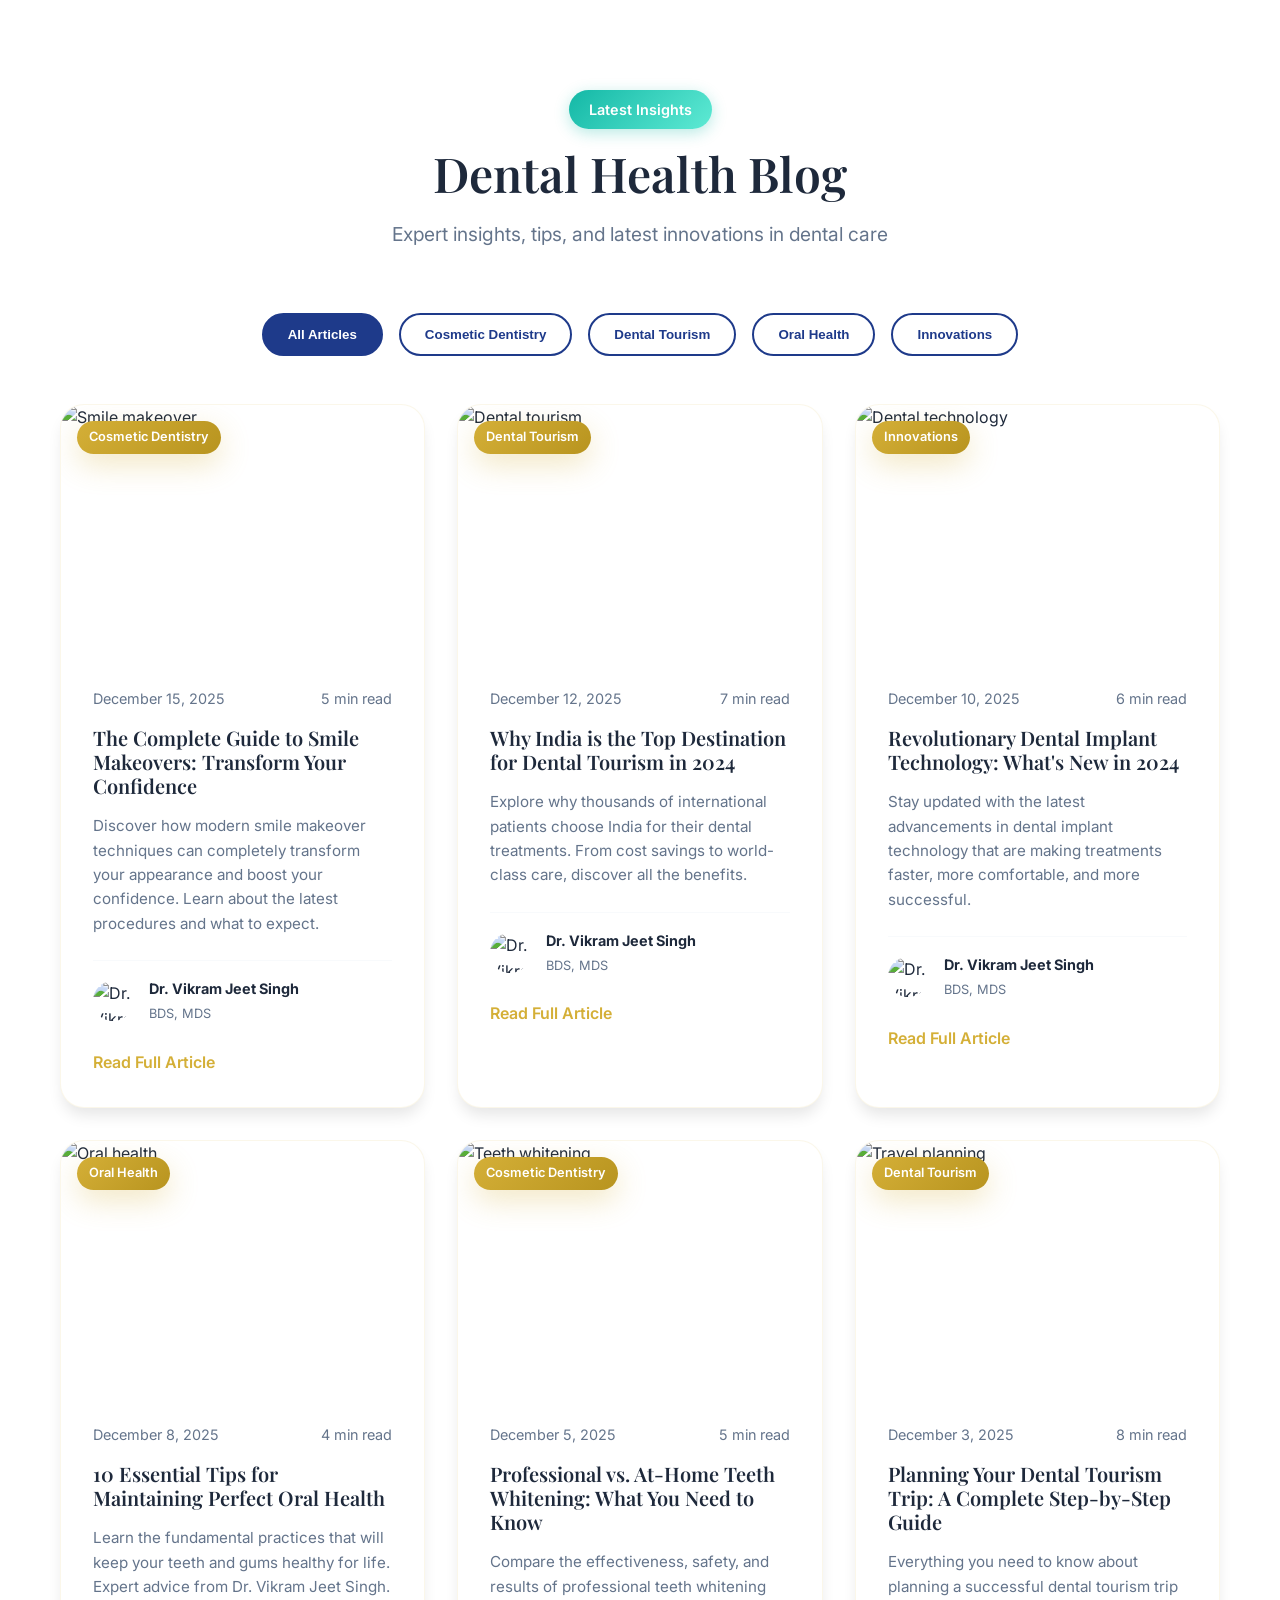
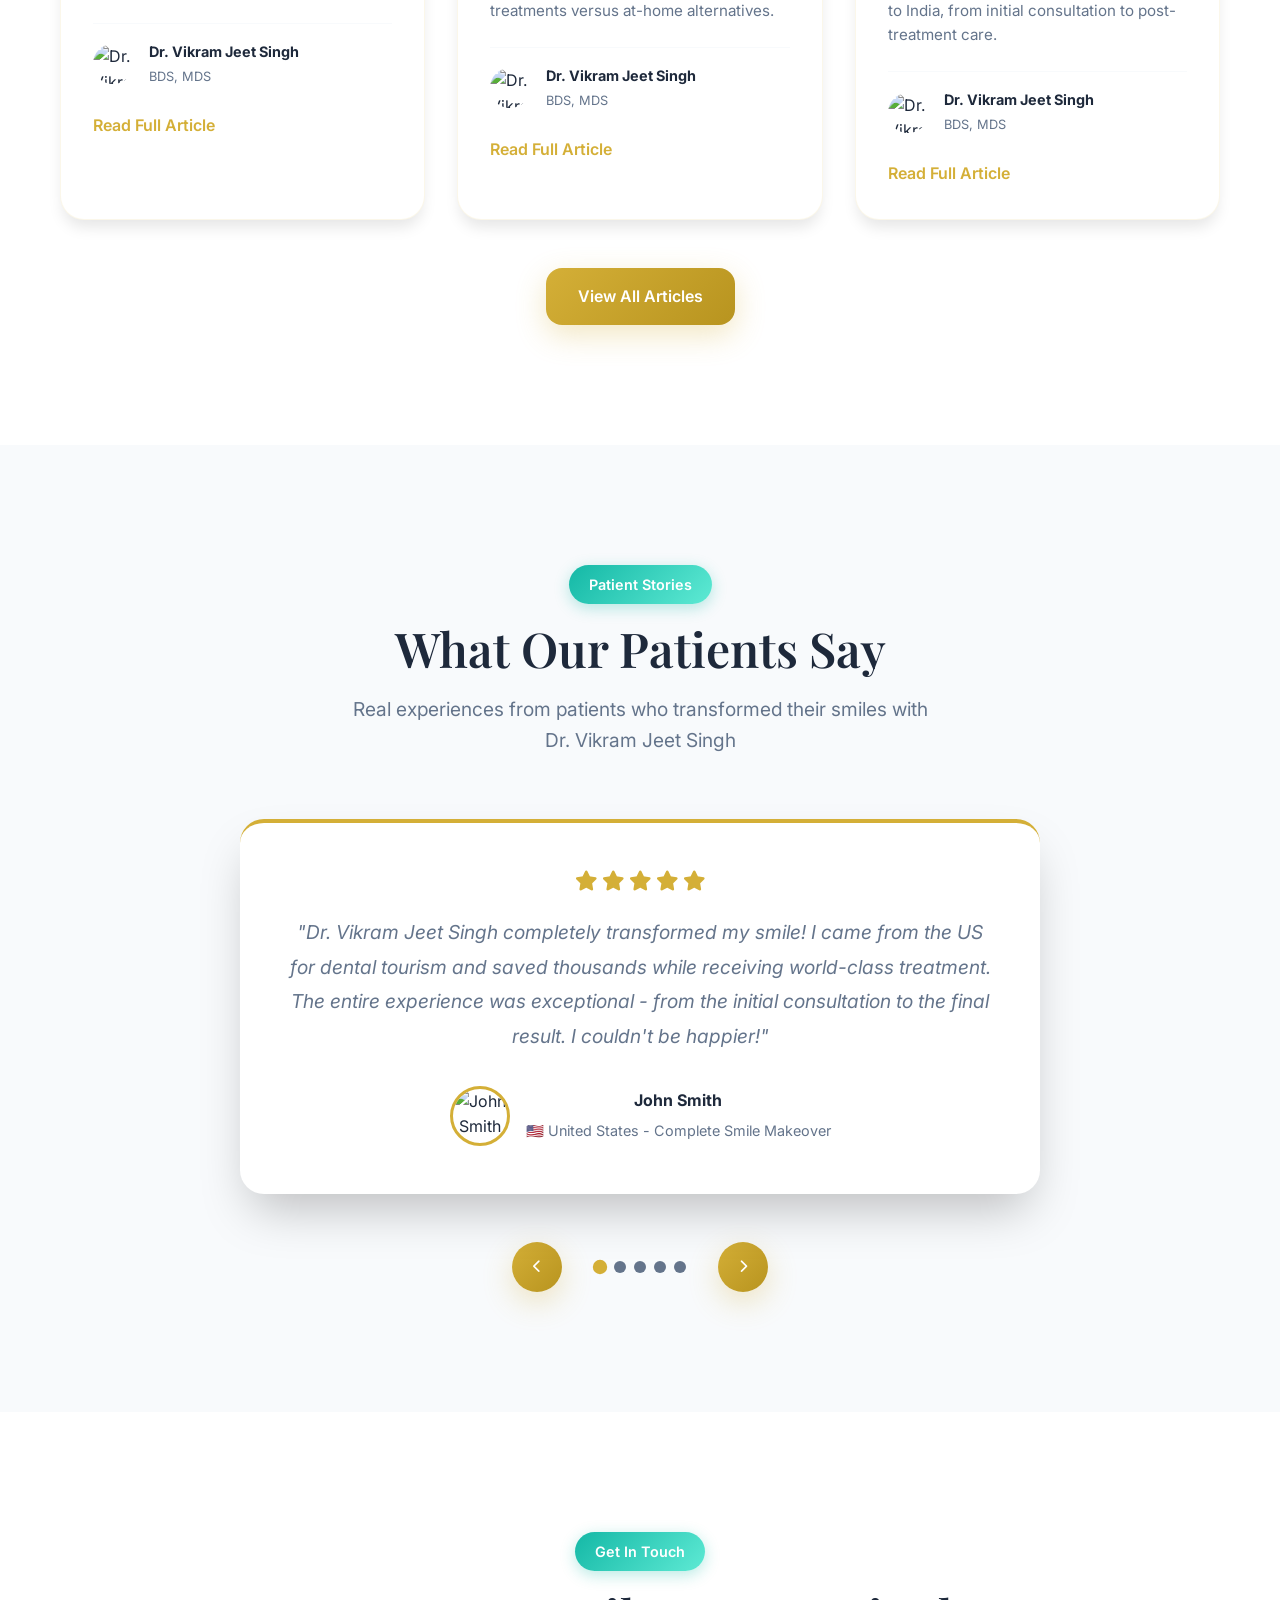
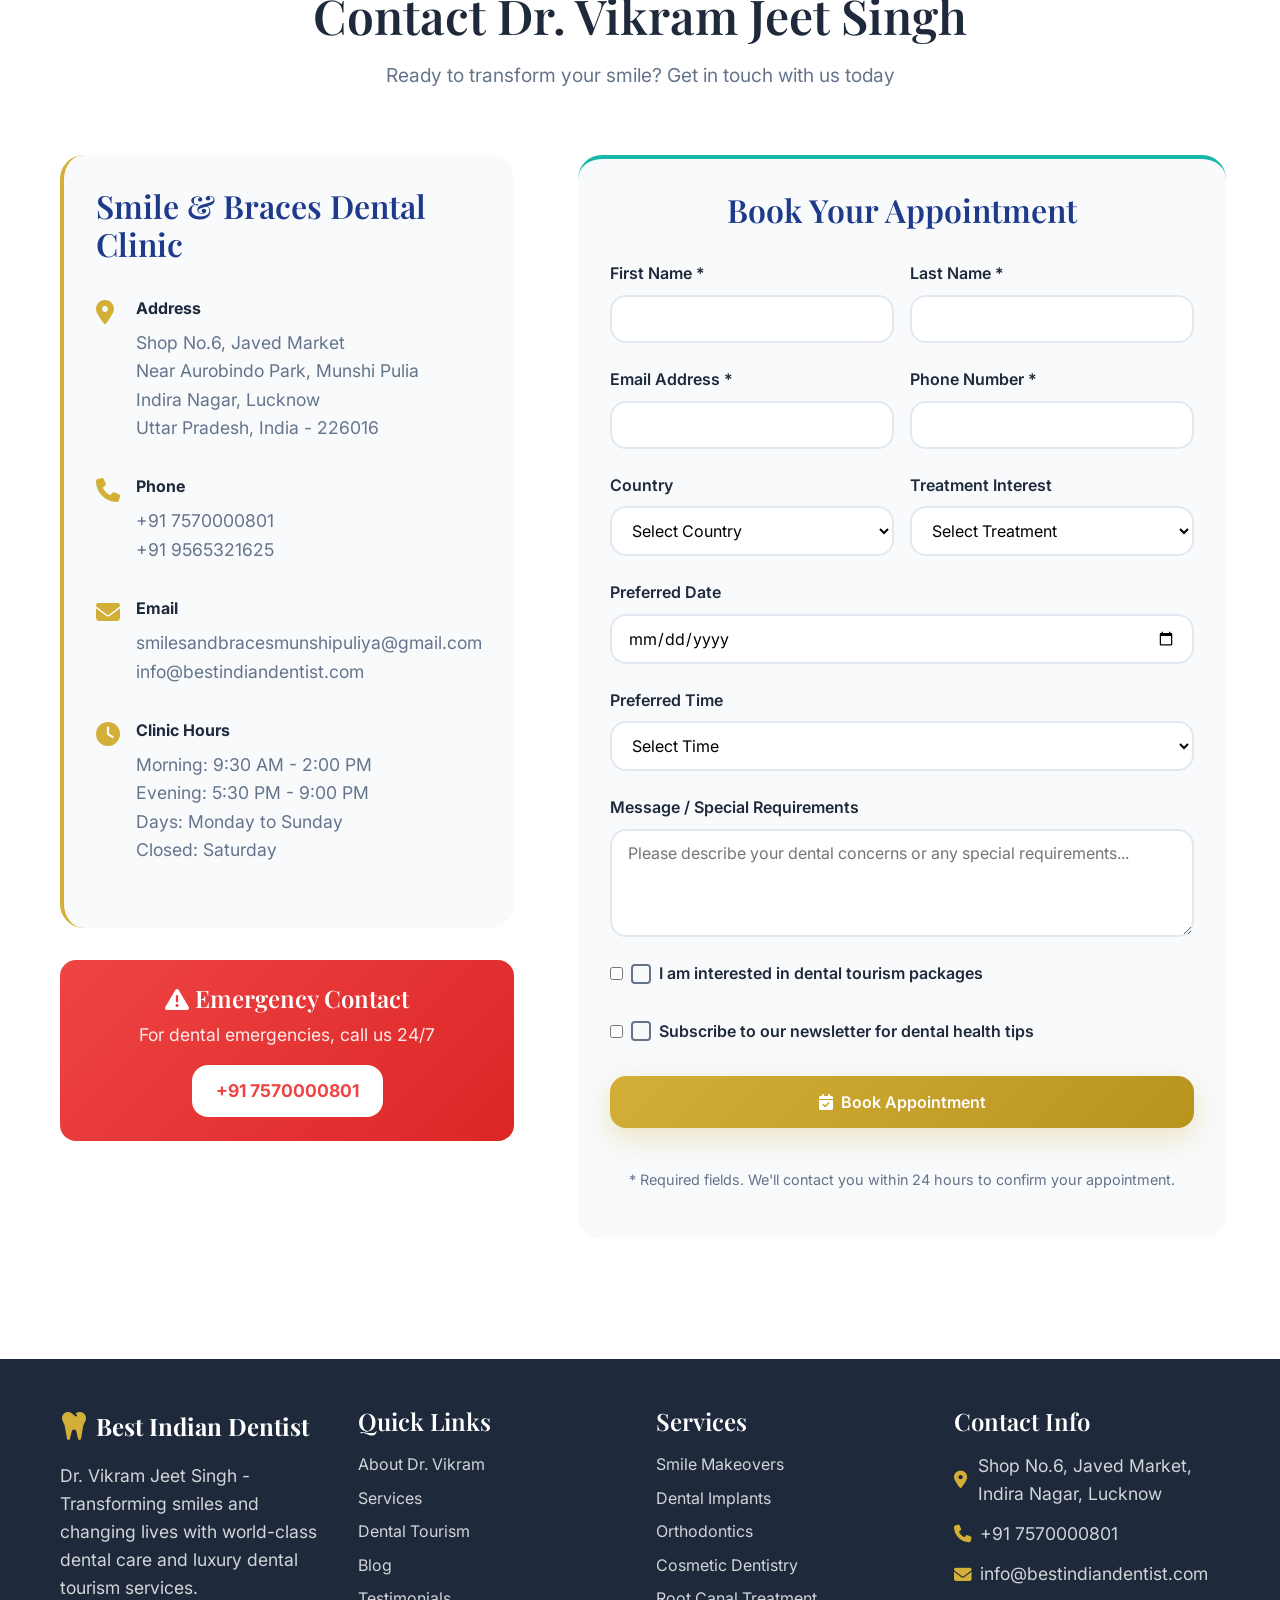
==== commit f416fa0f: "Update index.html" ====
--- a/index.html
+++ b/index.html
@@ -116,9 +116,9 @@
                                 <span class="credential">Advanced Training</span>
                             </div>
                             <a href="https://www.drvikramjeet.com" target="_blank" rel="noopener noreferrer" class="doctor-website-link" flex>
-  <i class="fas fa-external-link-alt" aria-hidden="true">
-                                ::before
-      </i>
+  <i class="fas fa-external-link-alt" aria-hidden="true"> == $
+    ::before
+ </i>
   Visit Dr. Vikram’s Personal Website
 </a>
                         </div>
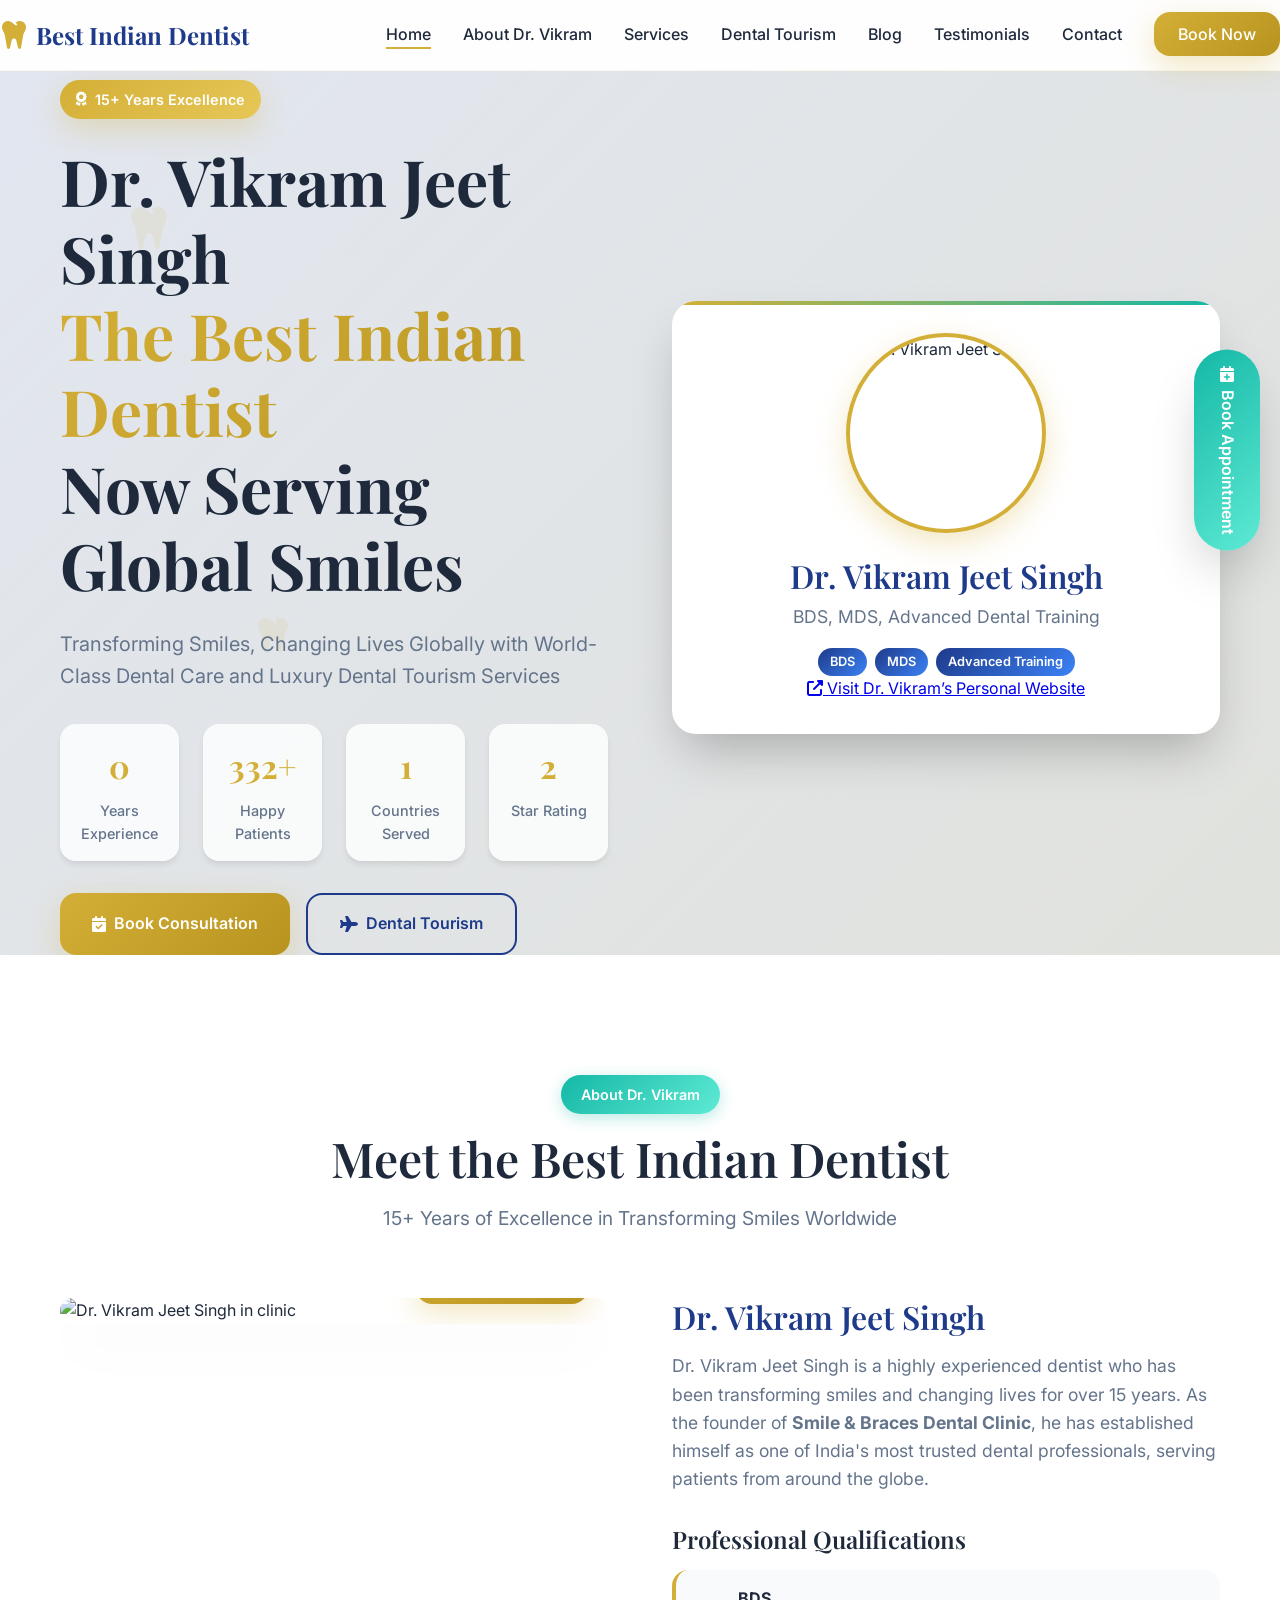
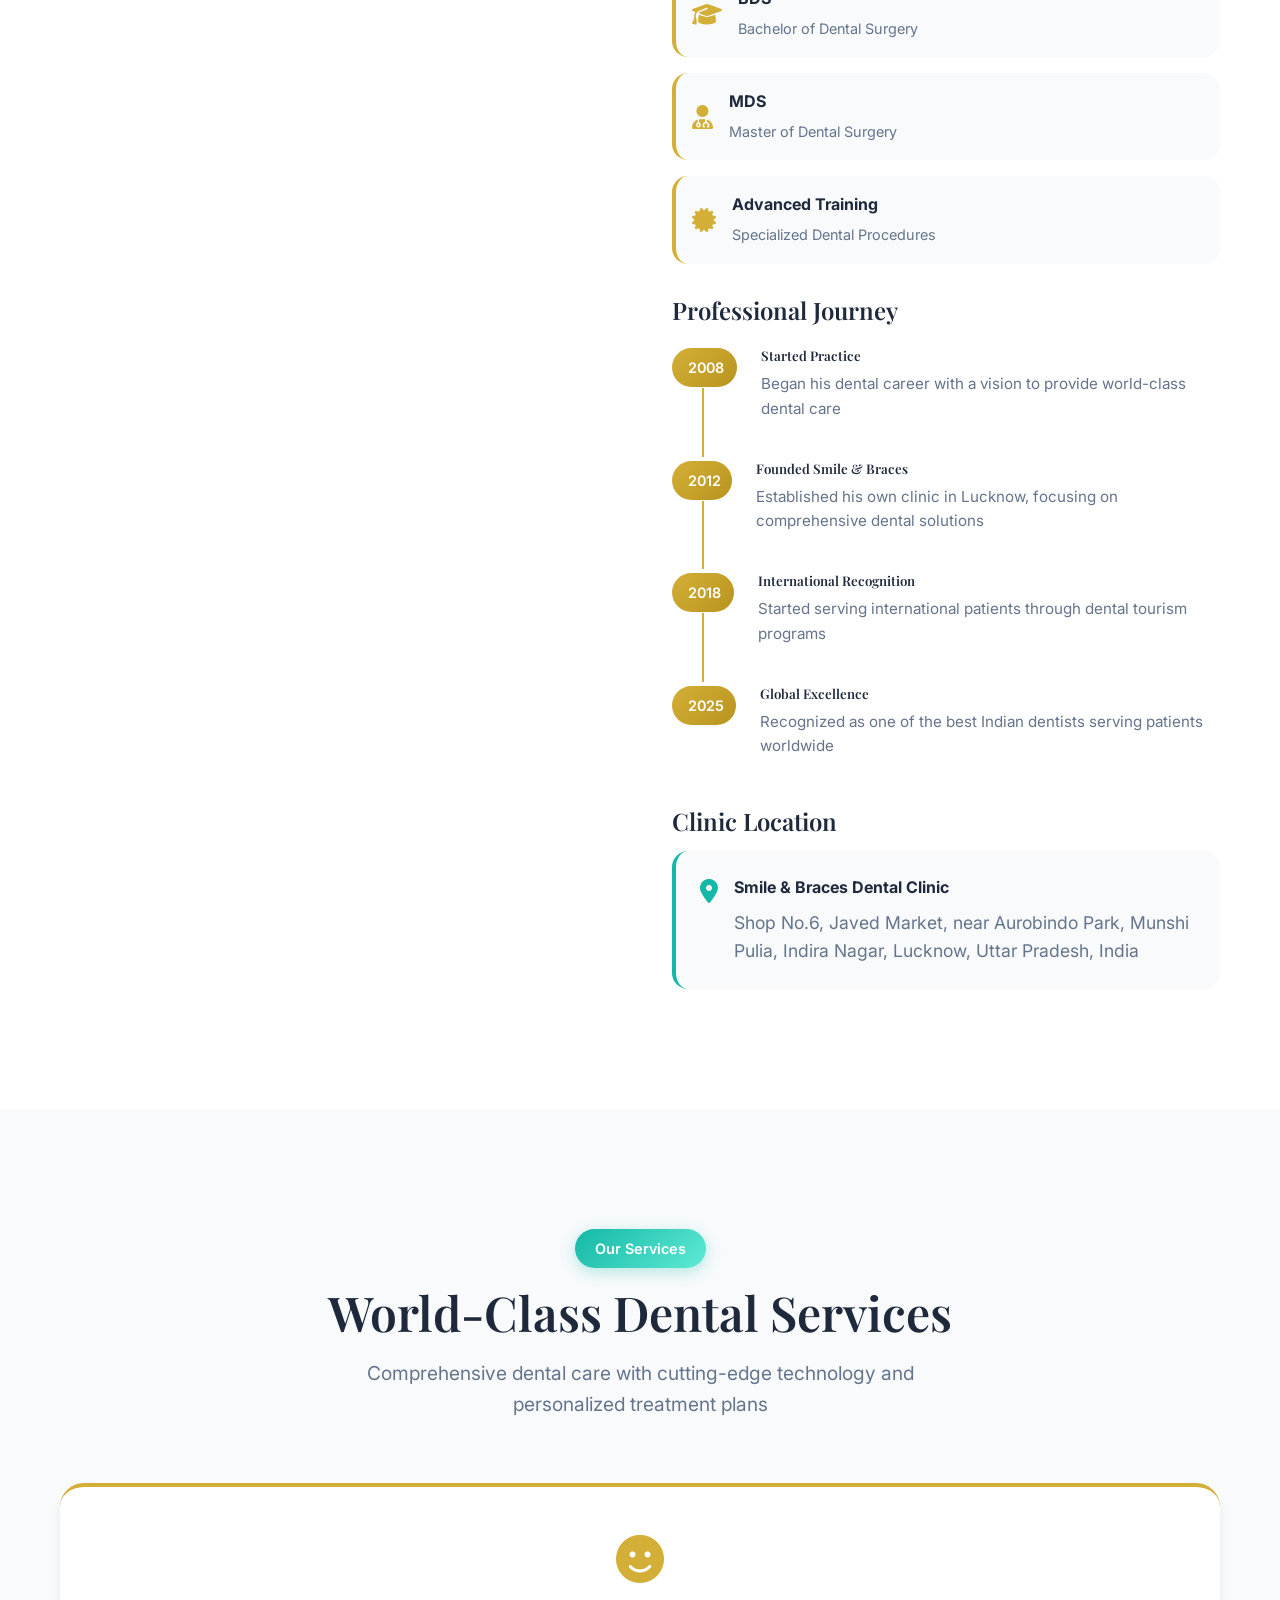
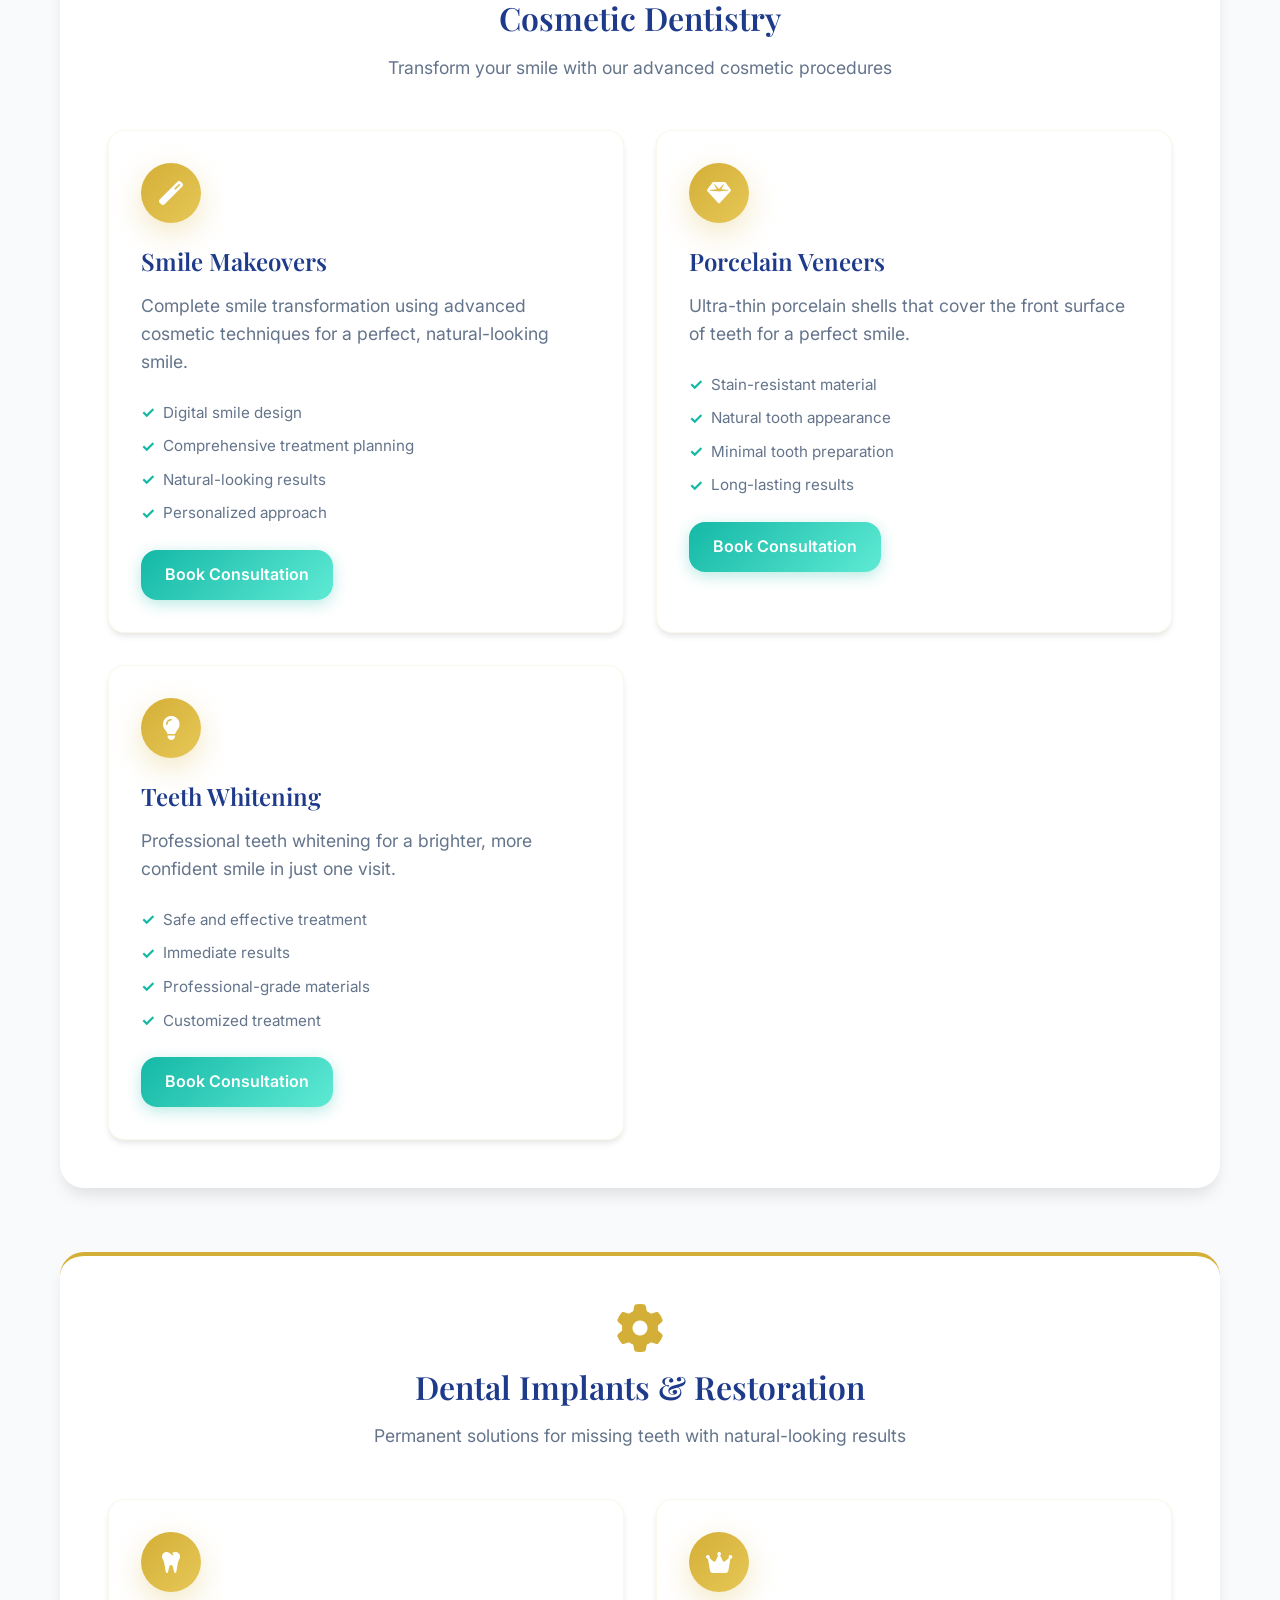
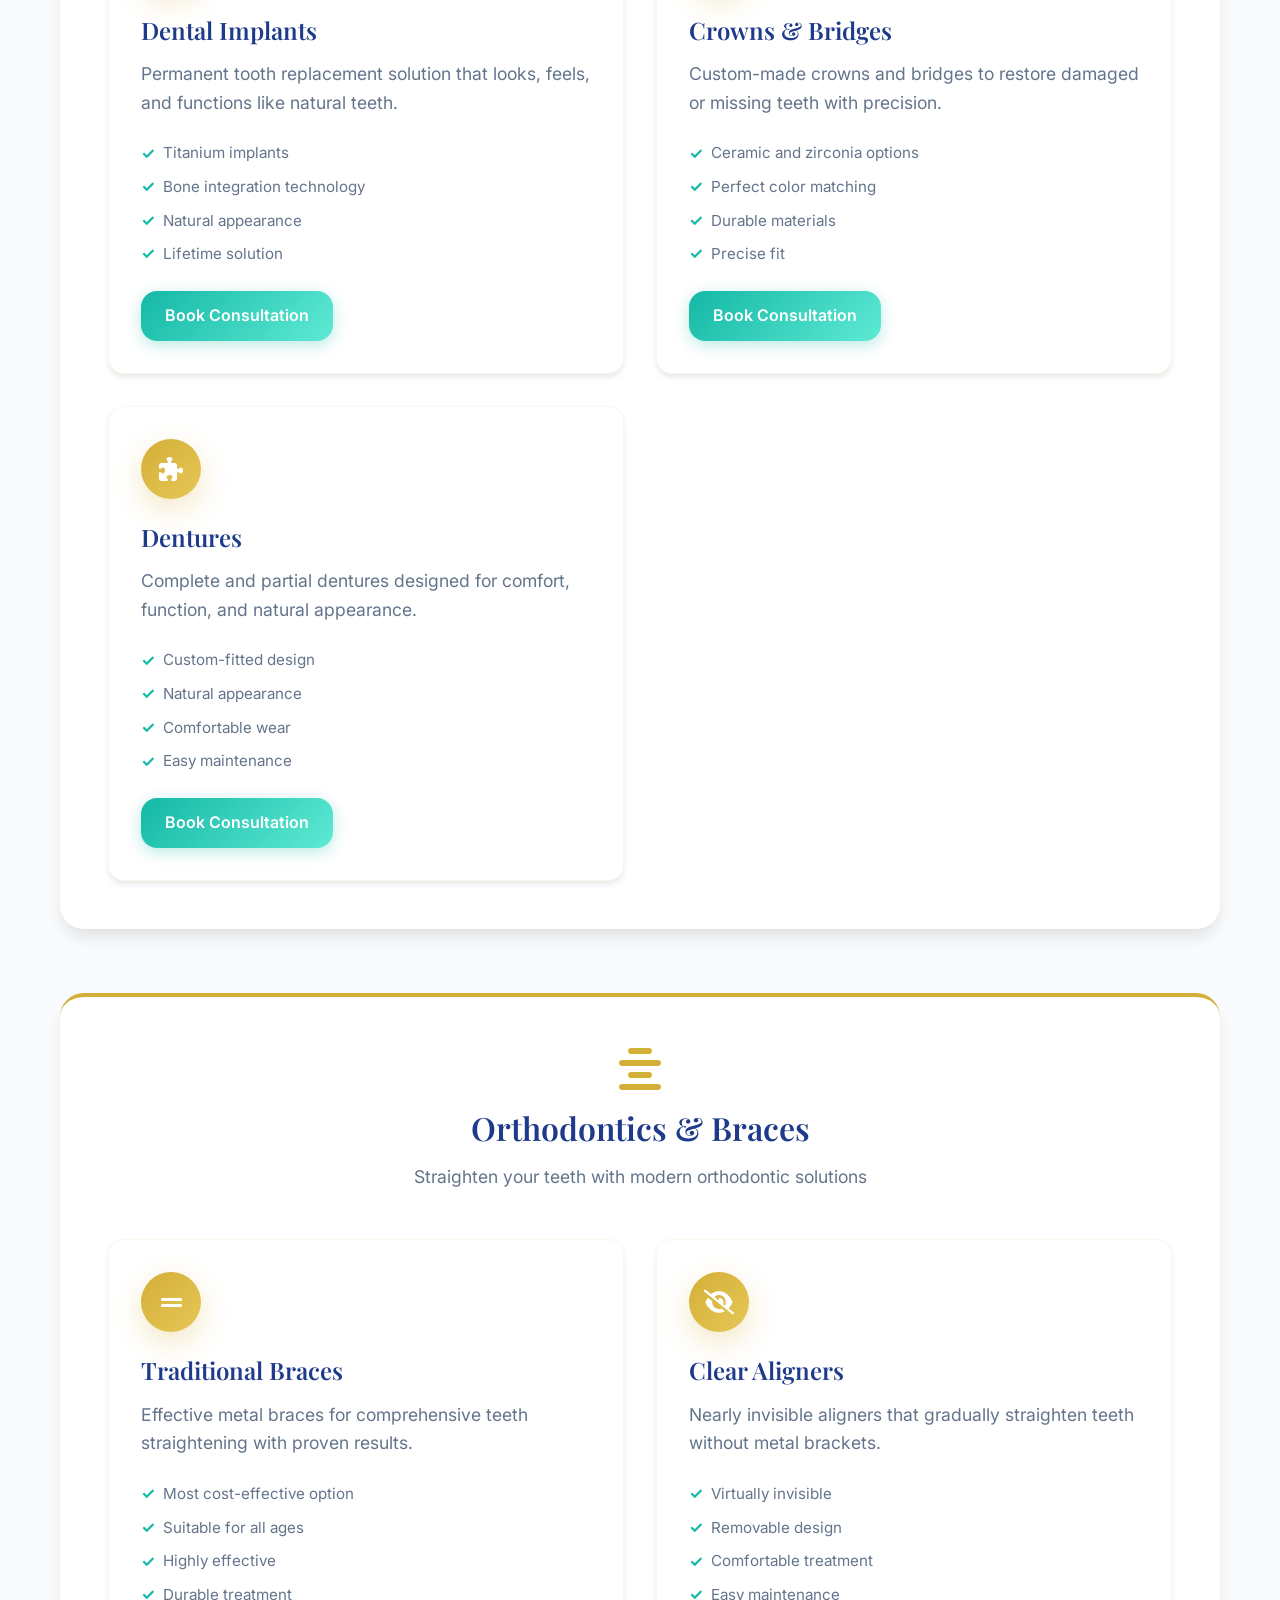
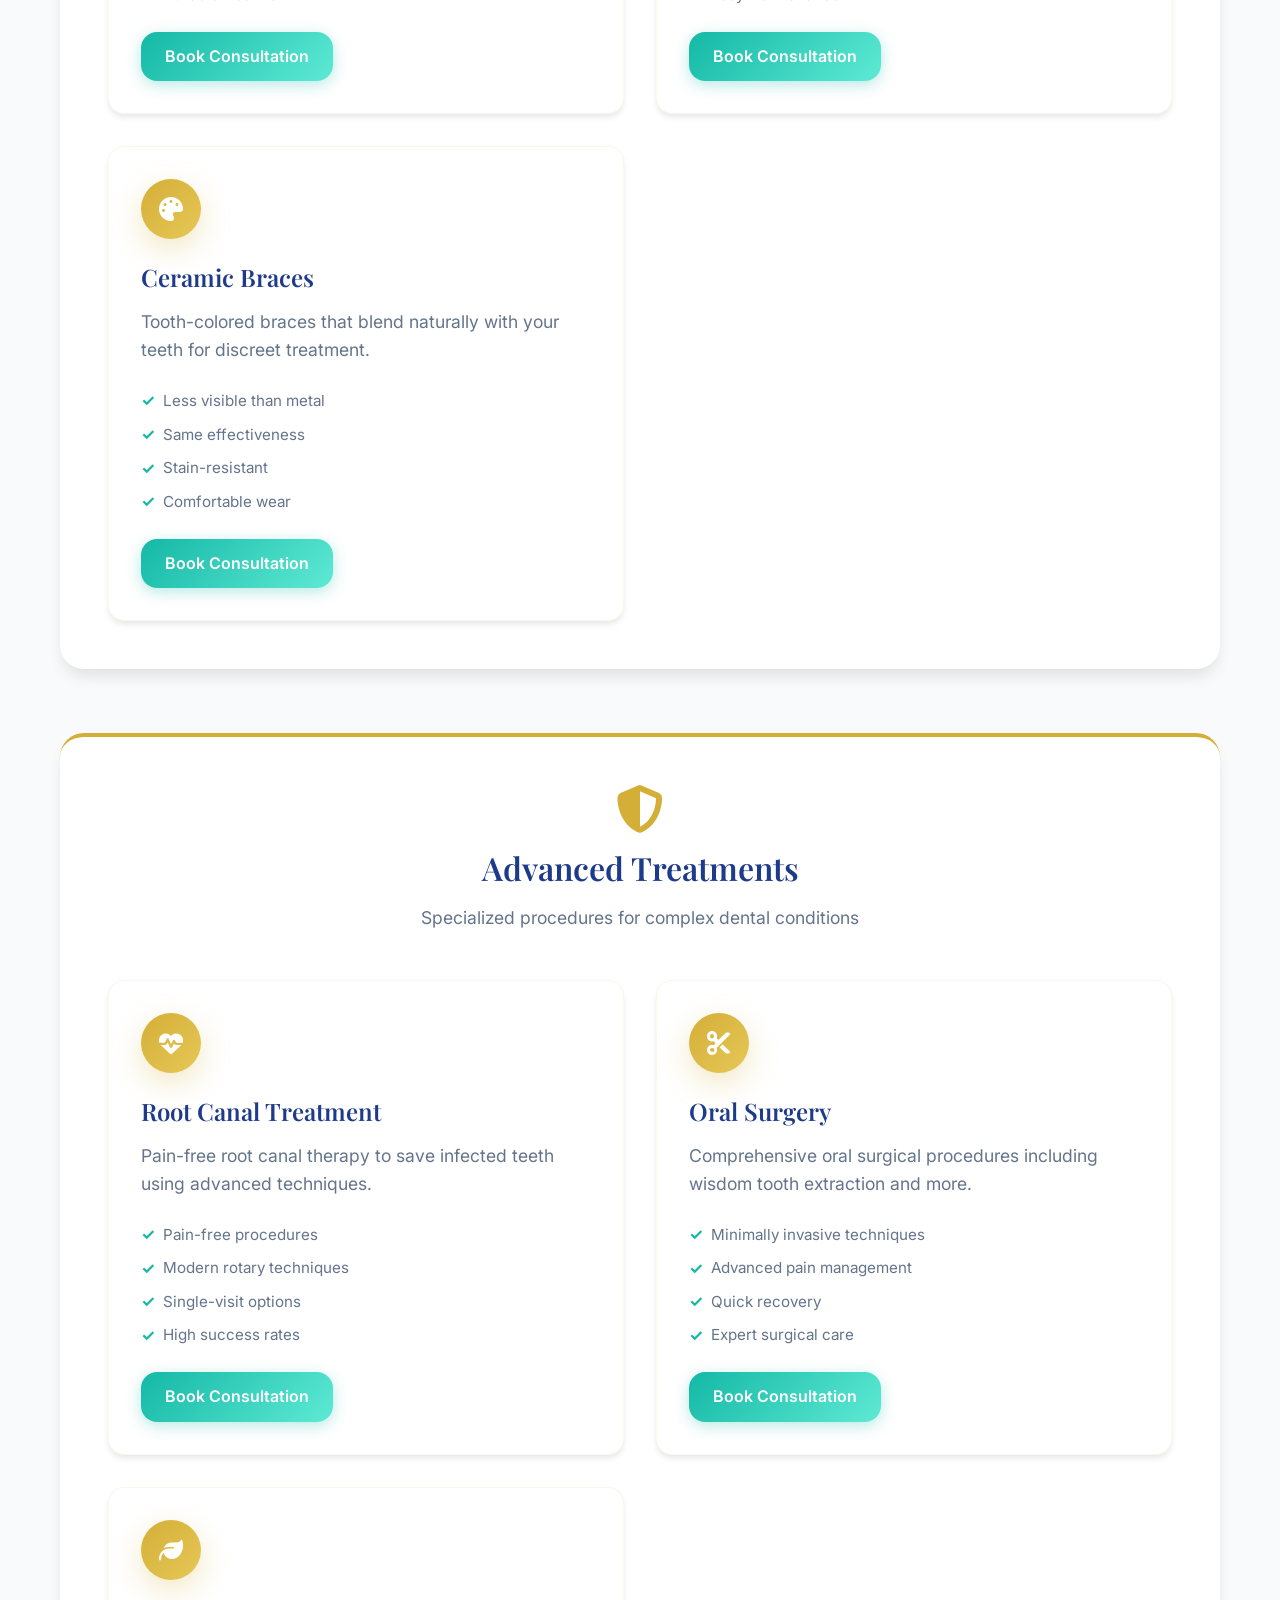
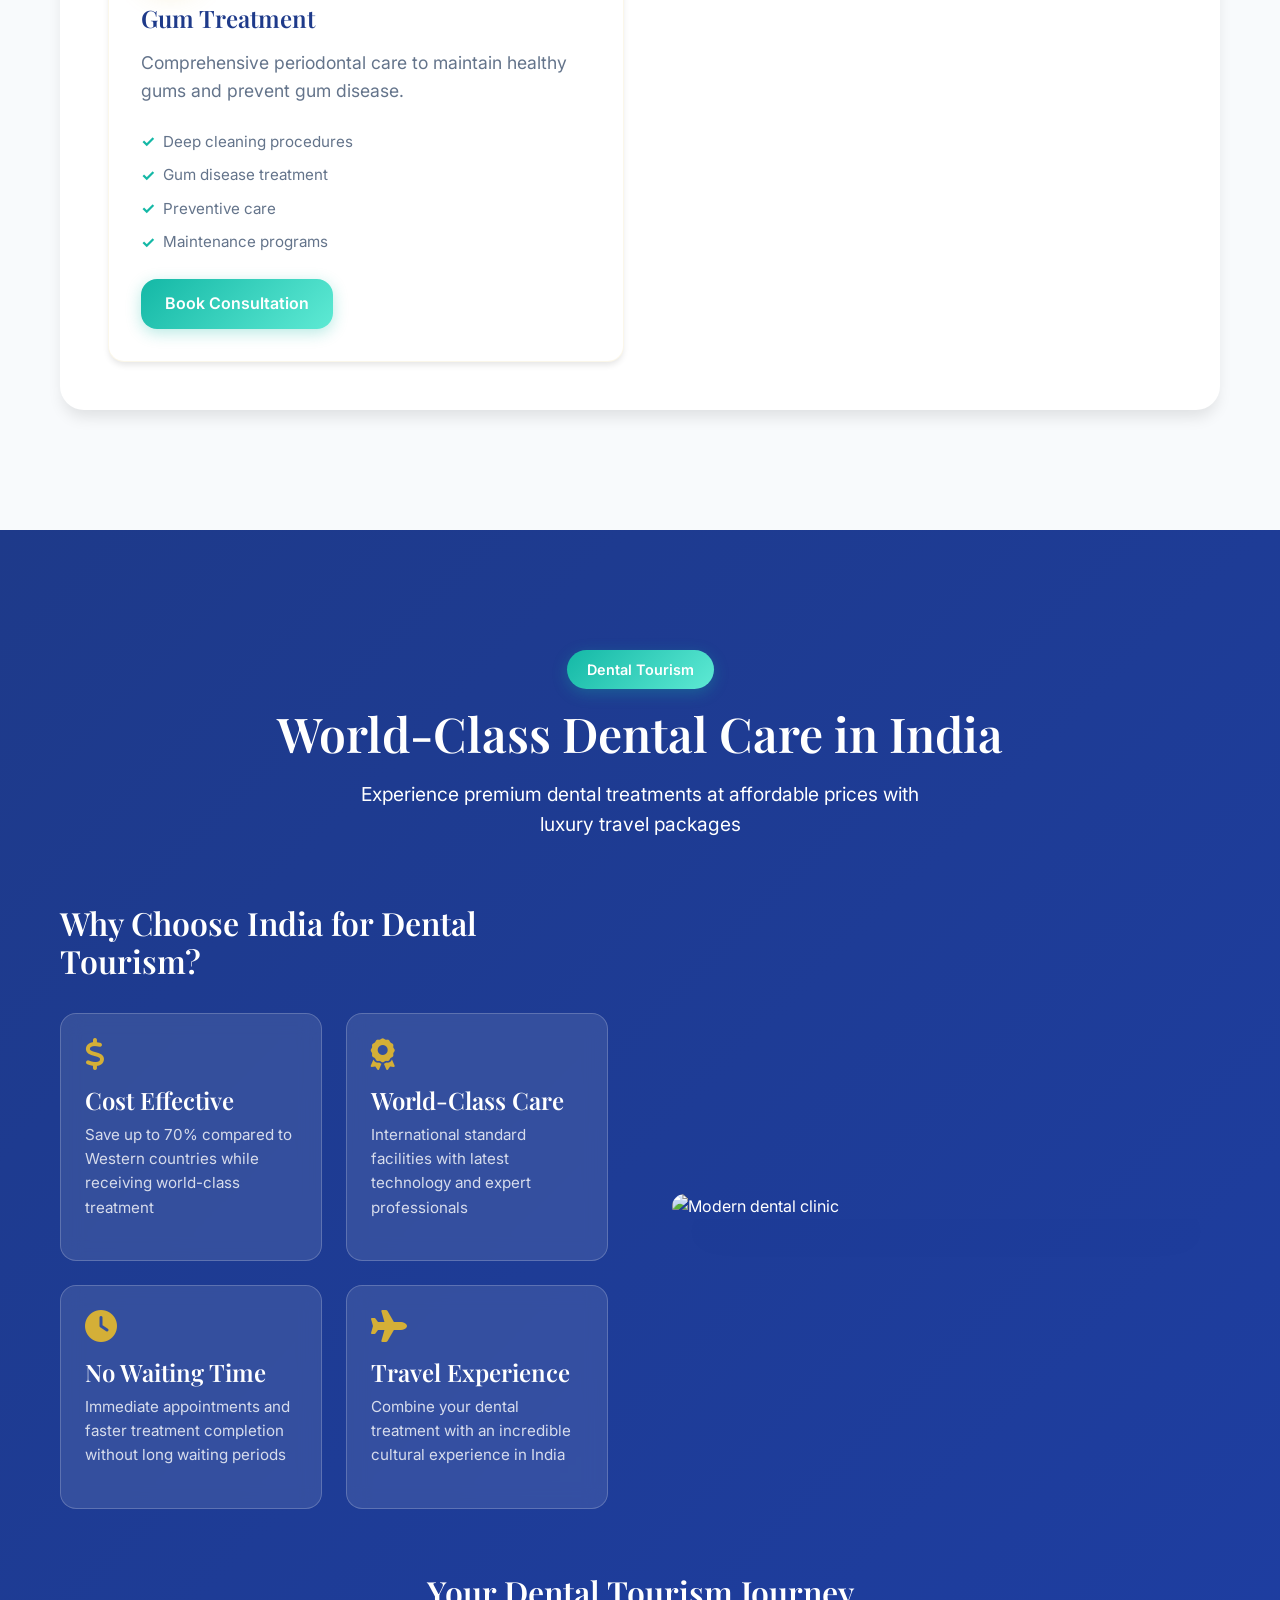
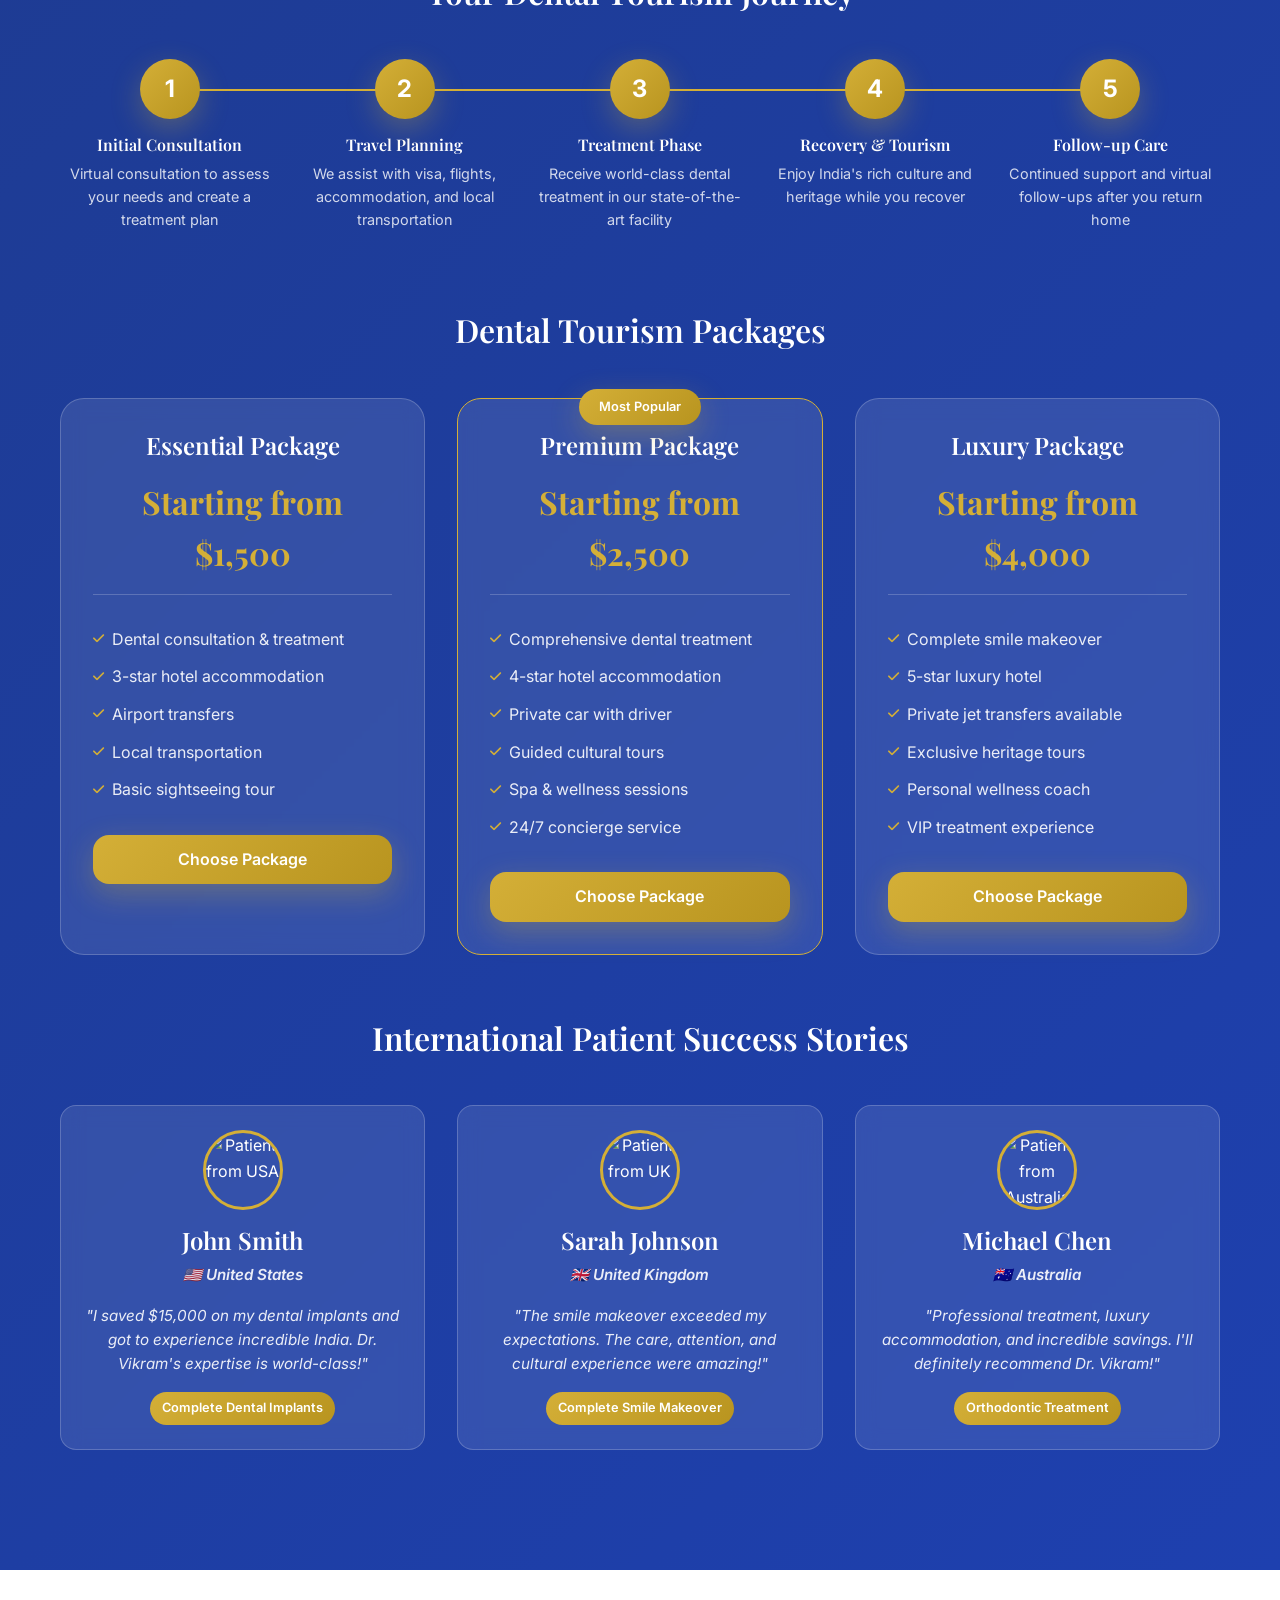
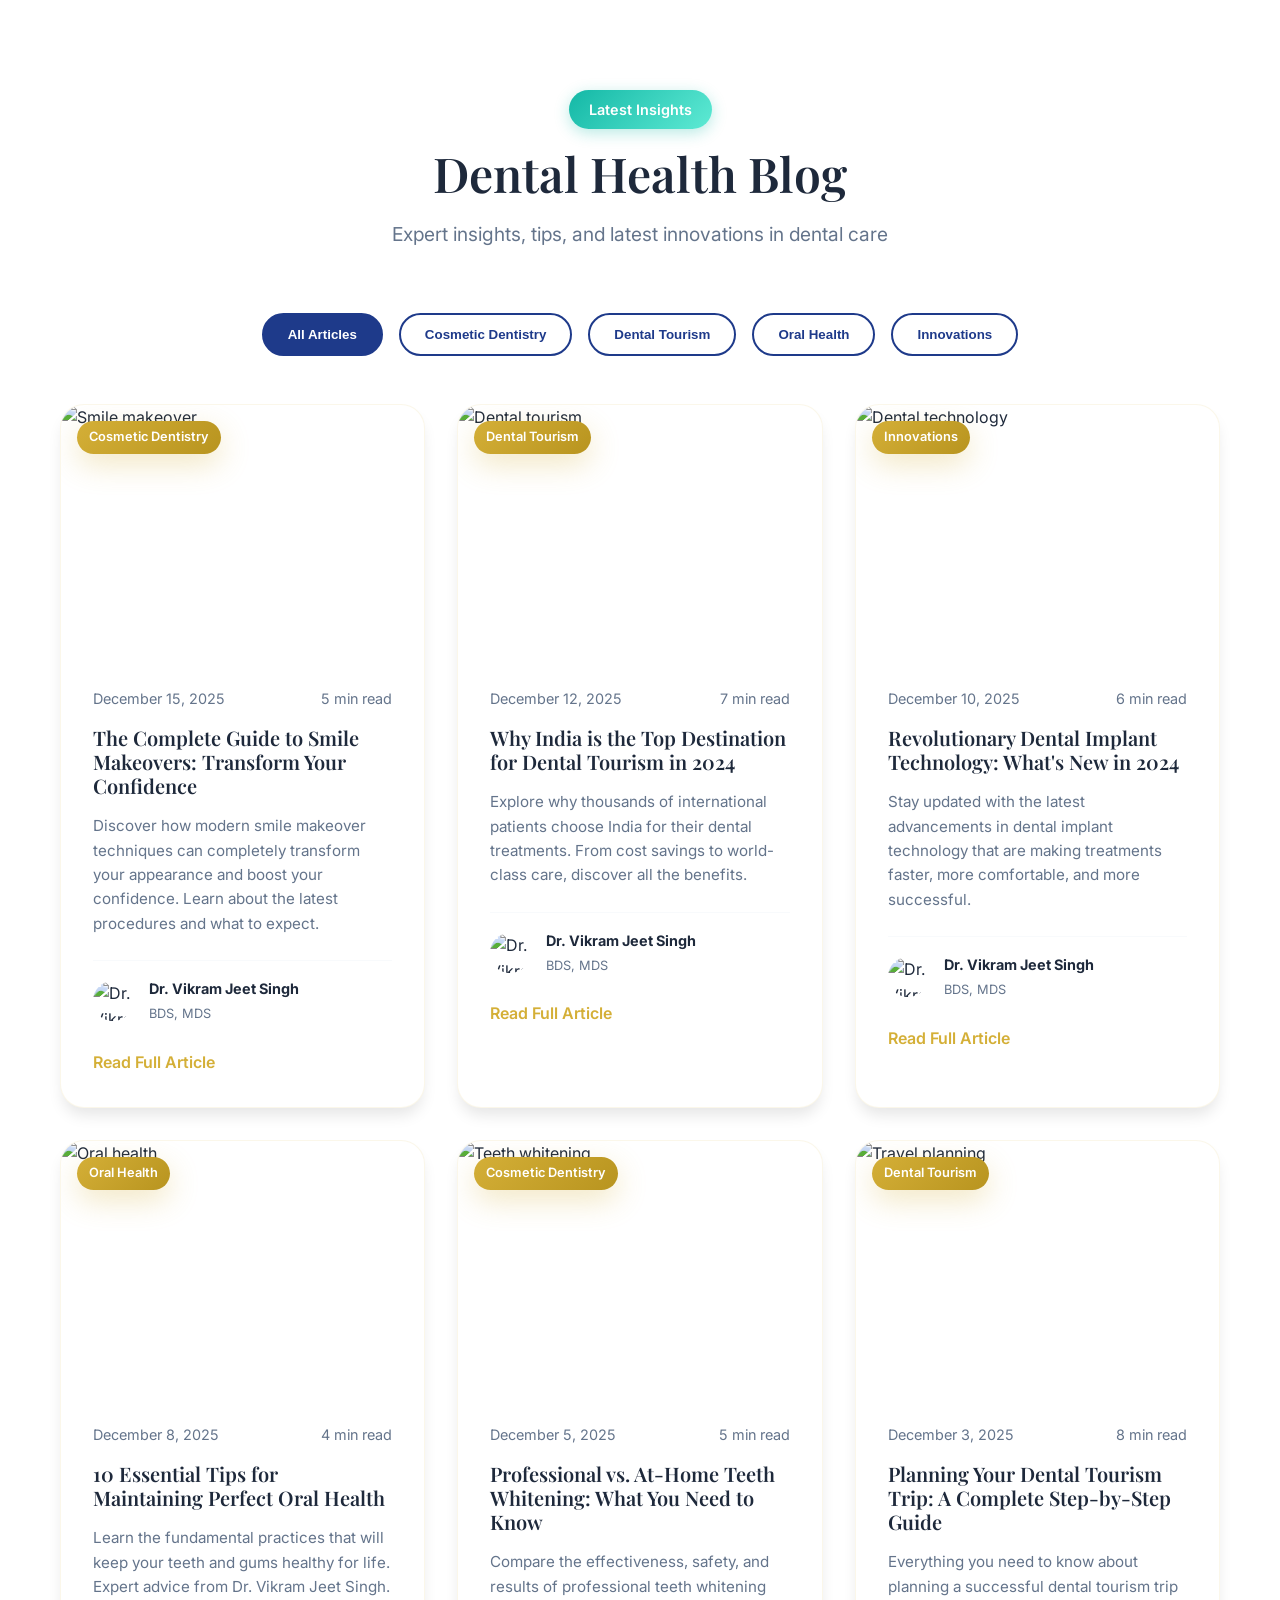
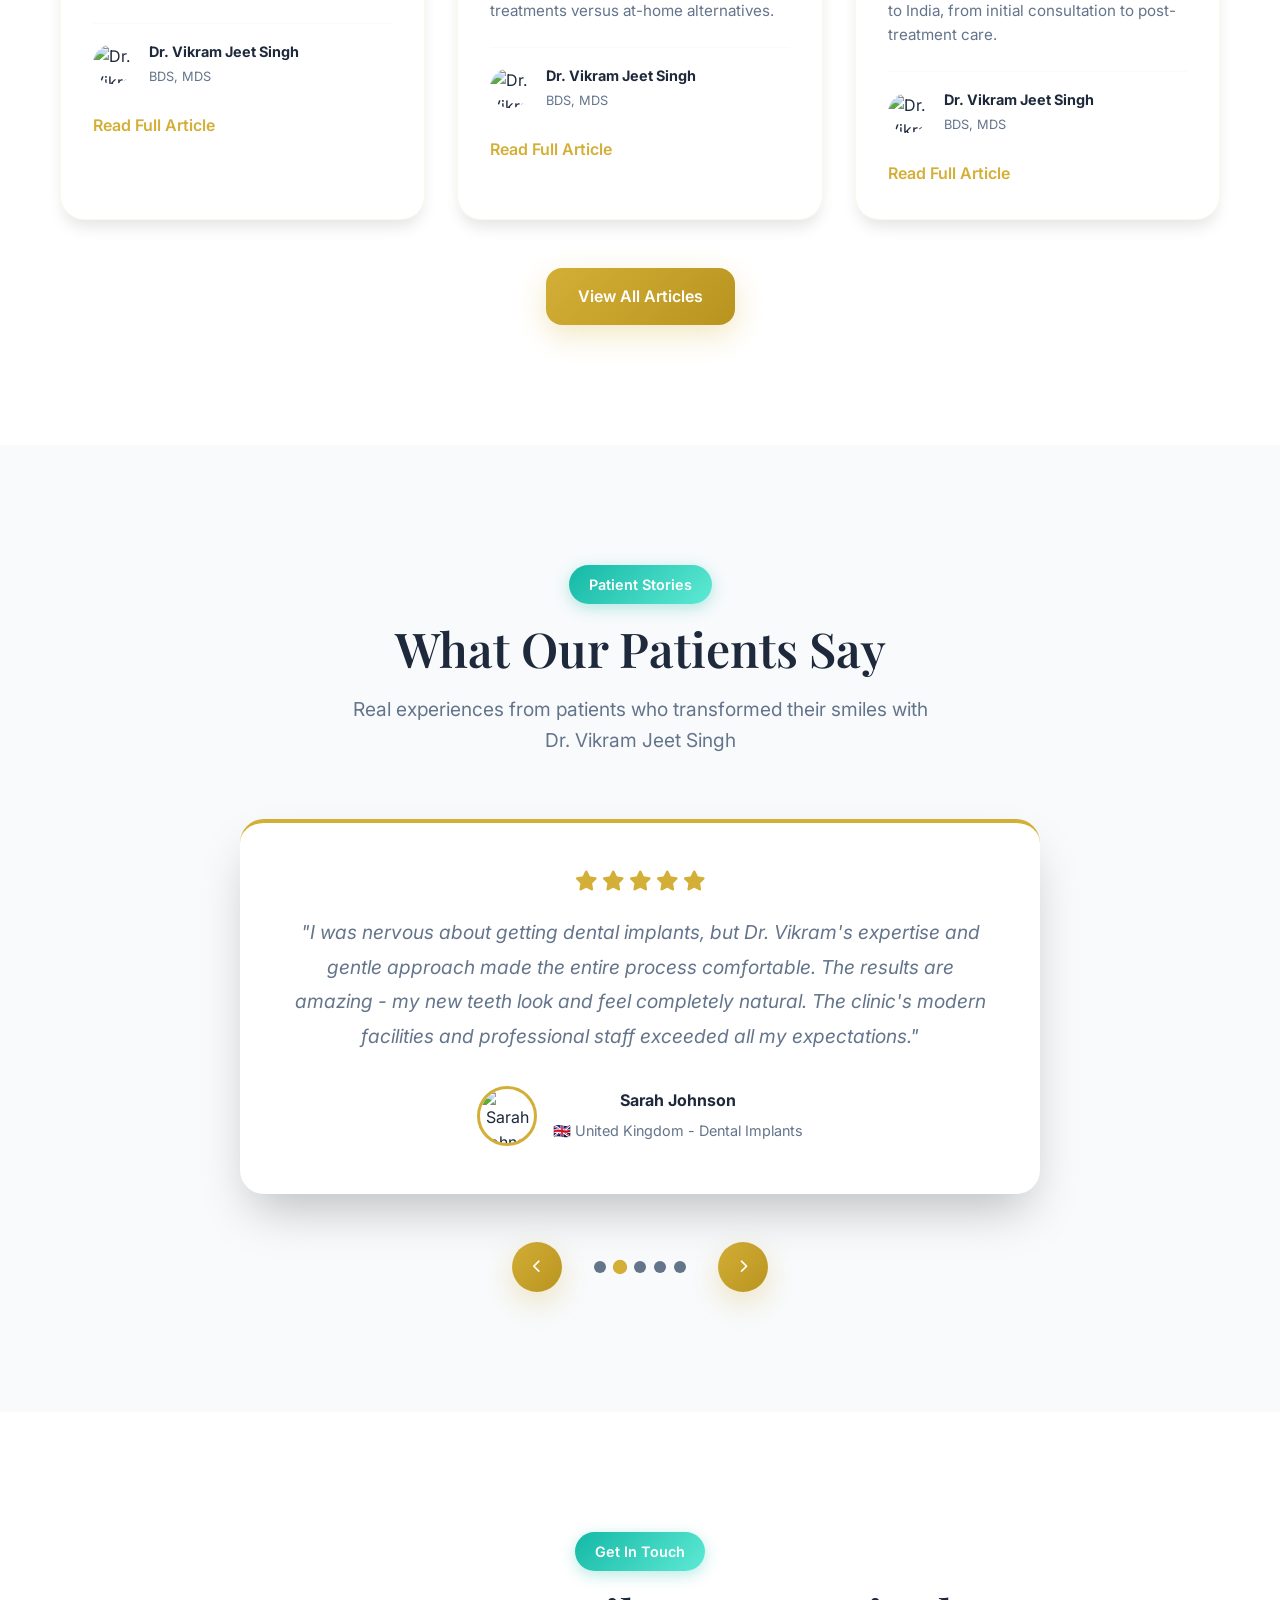
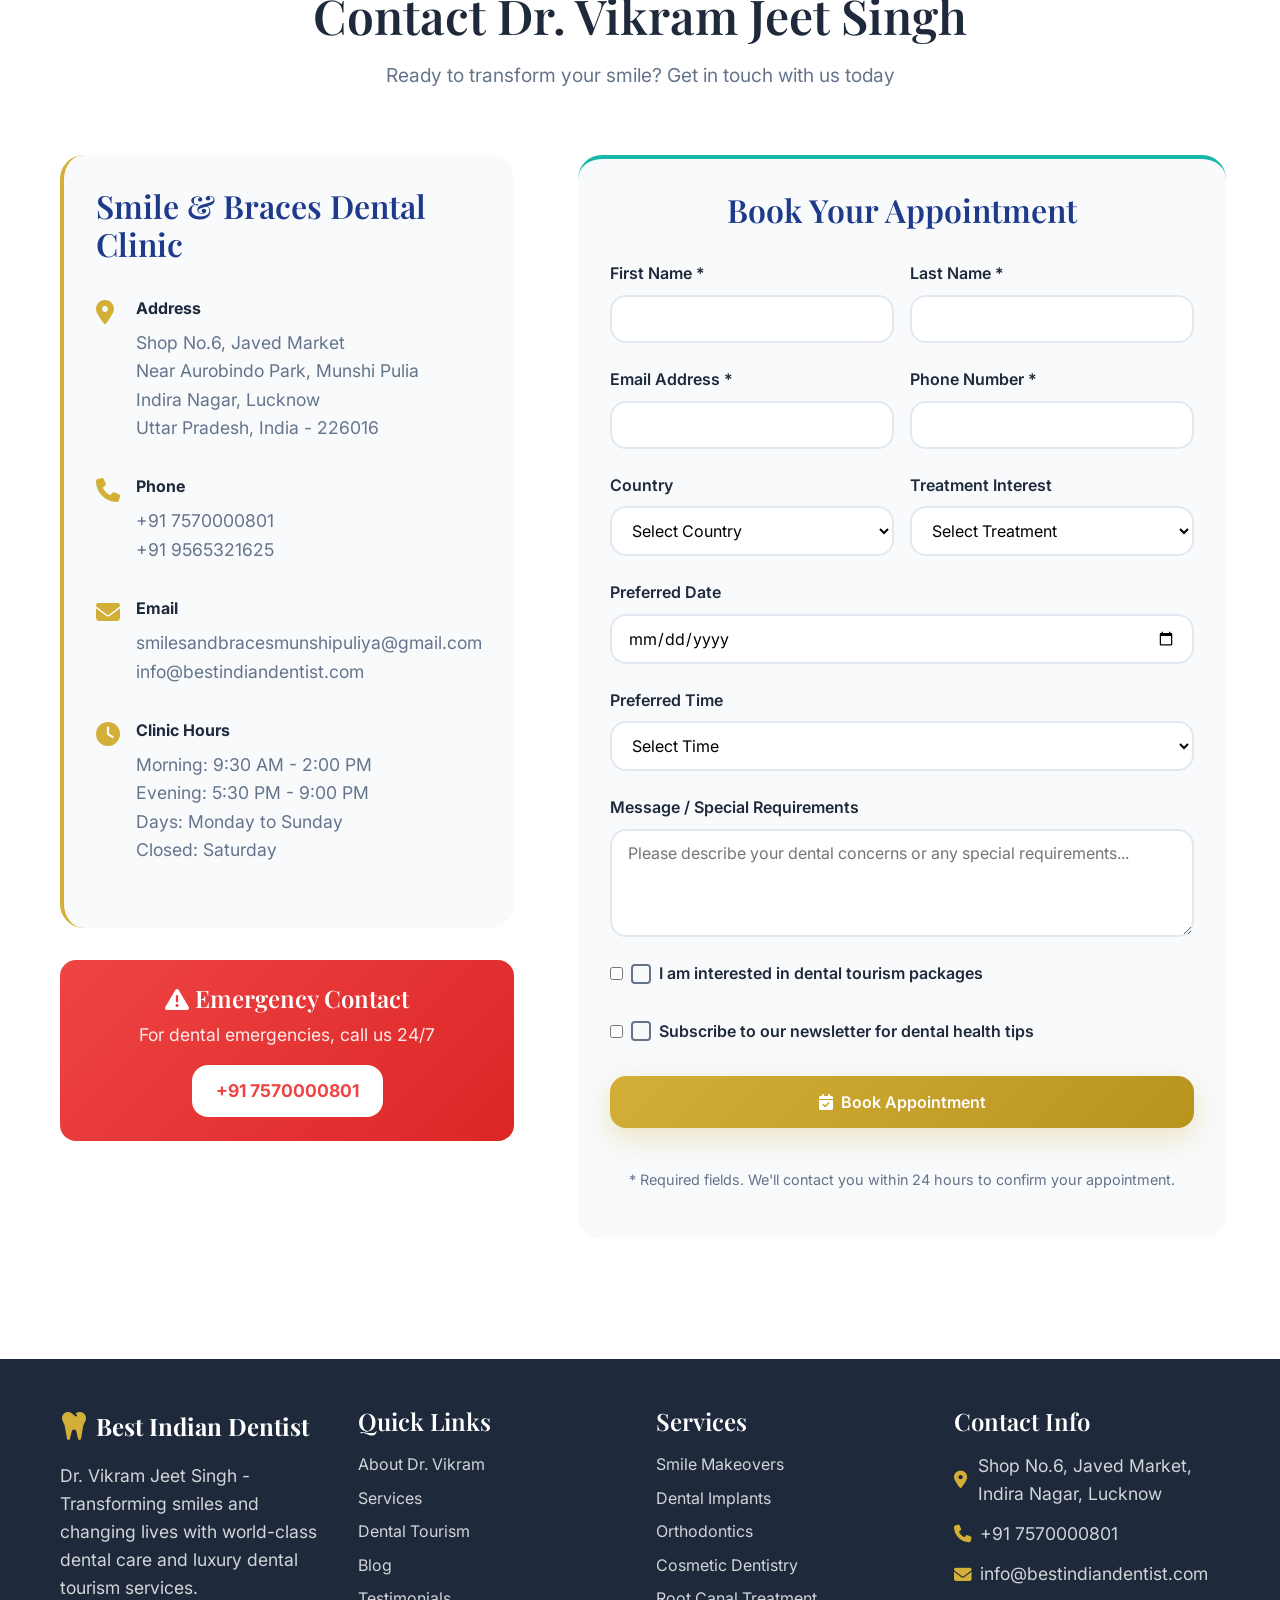
==== commit 433ef6c8: "Update index.html" ====
--- a/index.html
+++ b/index.html
@@ -115,11 +115,13 @@
                                 <span class="credential">MDS</span>
                                 <span class="credential">Advanced Training</span>
                             </div>
-                            <a href="https://www.drvikramjeet.com" target="_blank" rel="noopener noreferrer" class="doctor-website-link" flex>
-  <i class="fas fa-external-link-alt" aria-hidden="true"> == $
-    ::before
- </i>
-  Visit Dr. Vikram’s Personal Website
+                            <a href="https://www.drvikramjeet.com"
+  target="_blank"
+  rel="noopener noreferrer"
+  class="doctor-website-link"
+>
+  <i class="fas fa-external-link-alt" aria-hidden="true"></i>
+  <span>Visit Dr. Vikram’s Personal Website</span>
 </a>
                         </div>
                     </div>
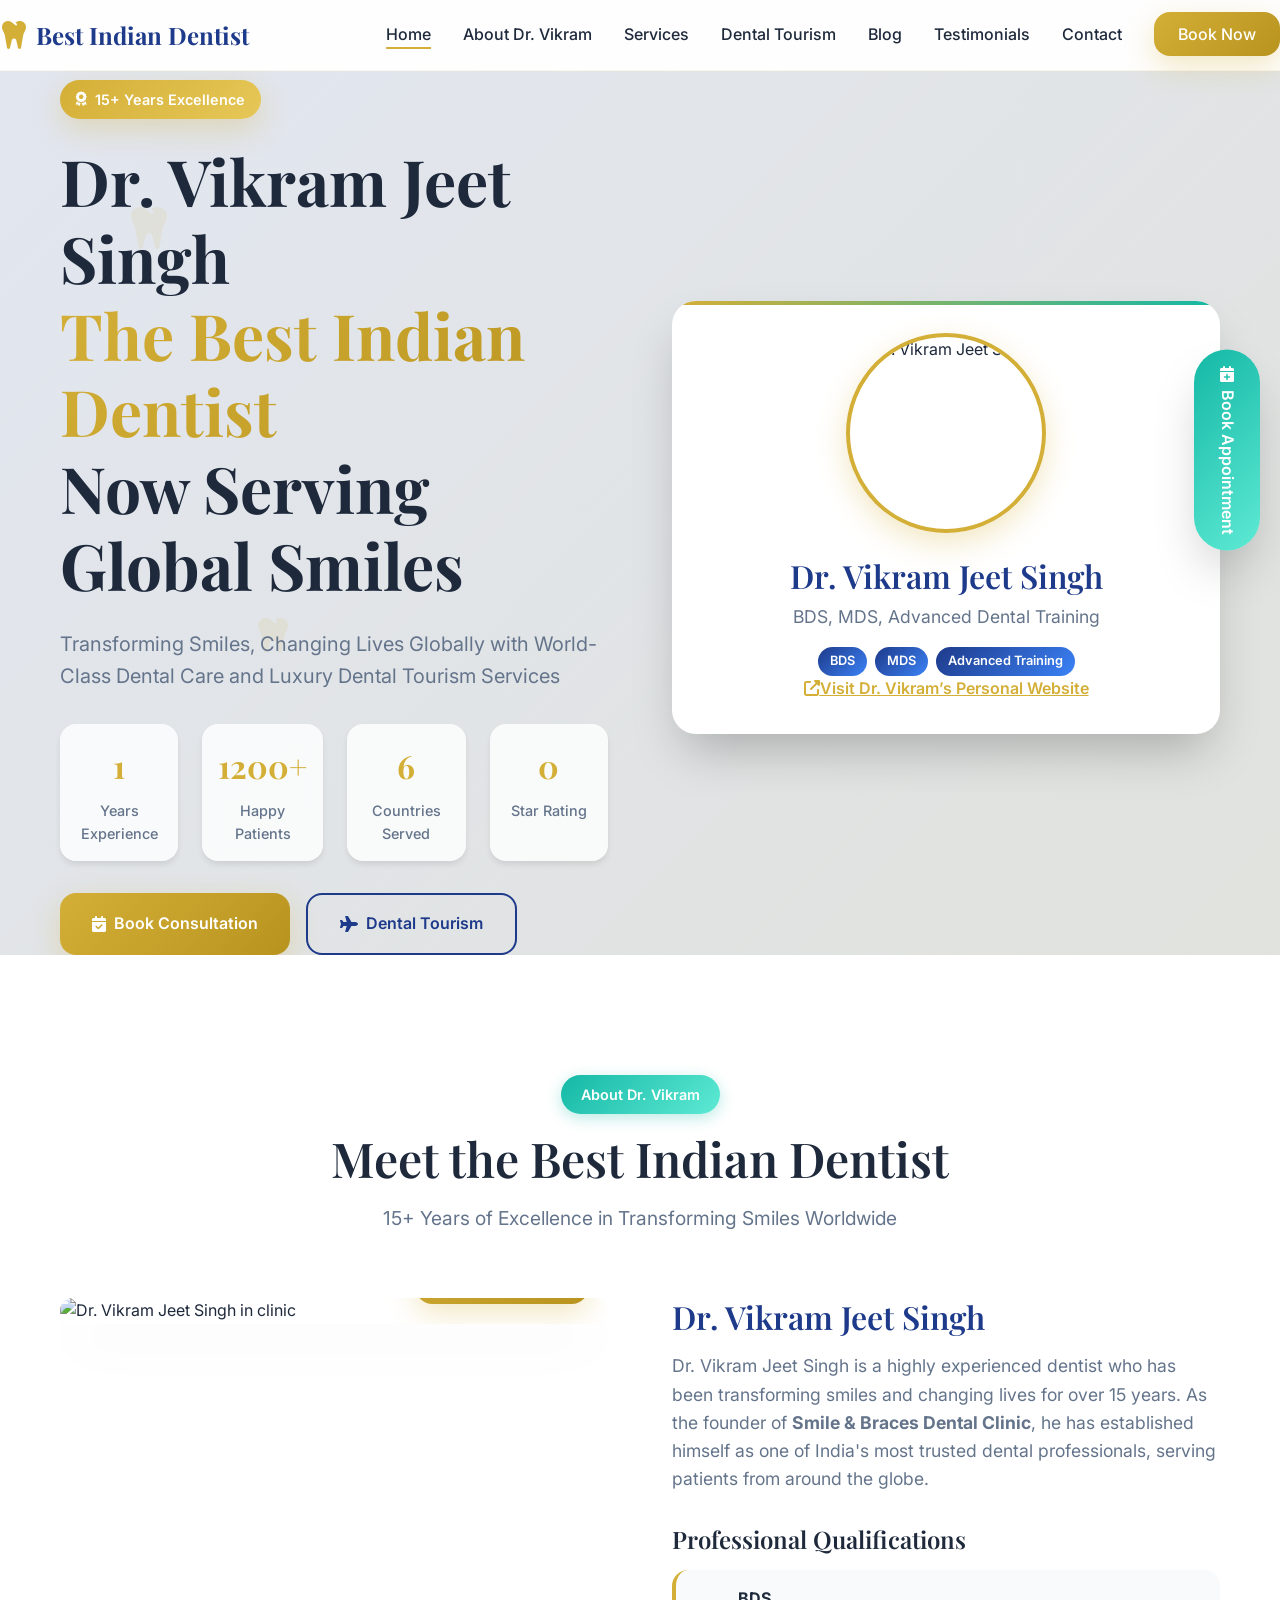
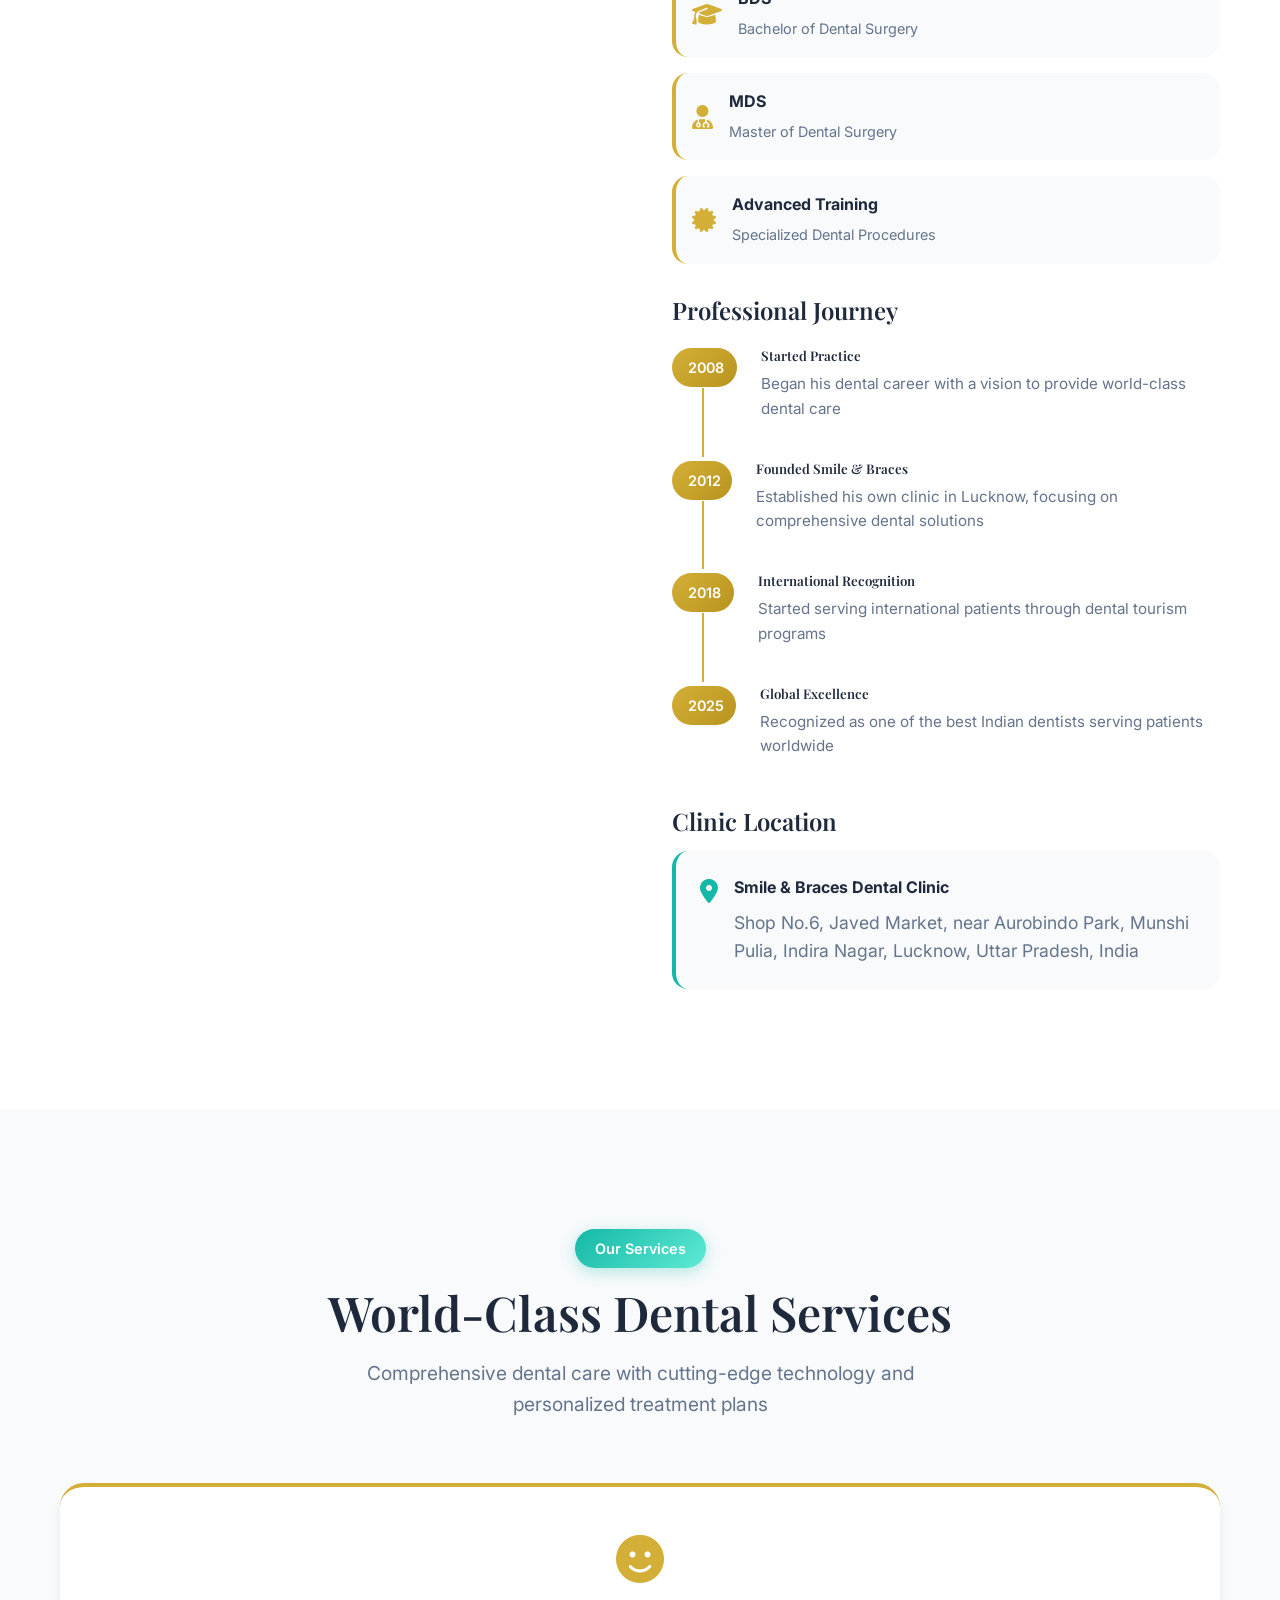
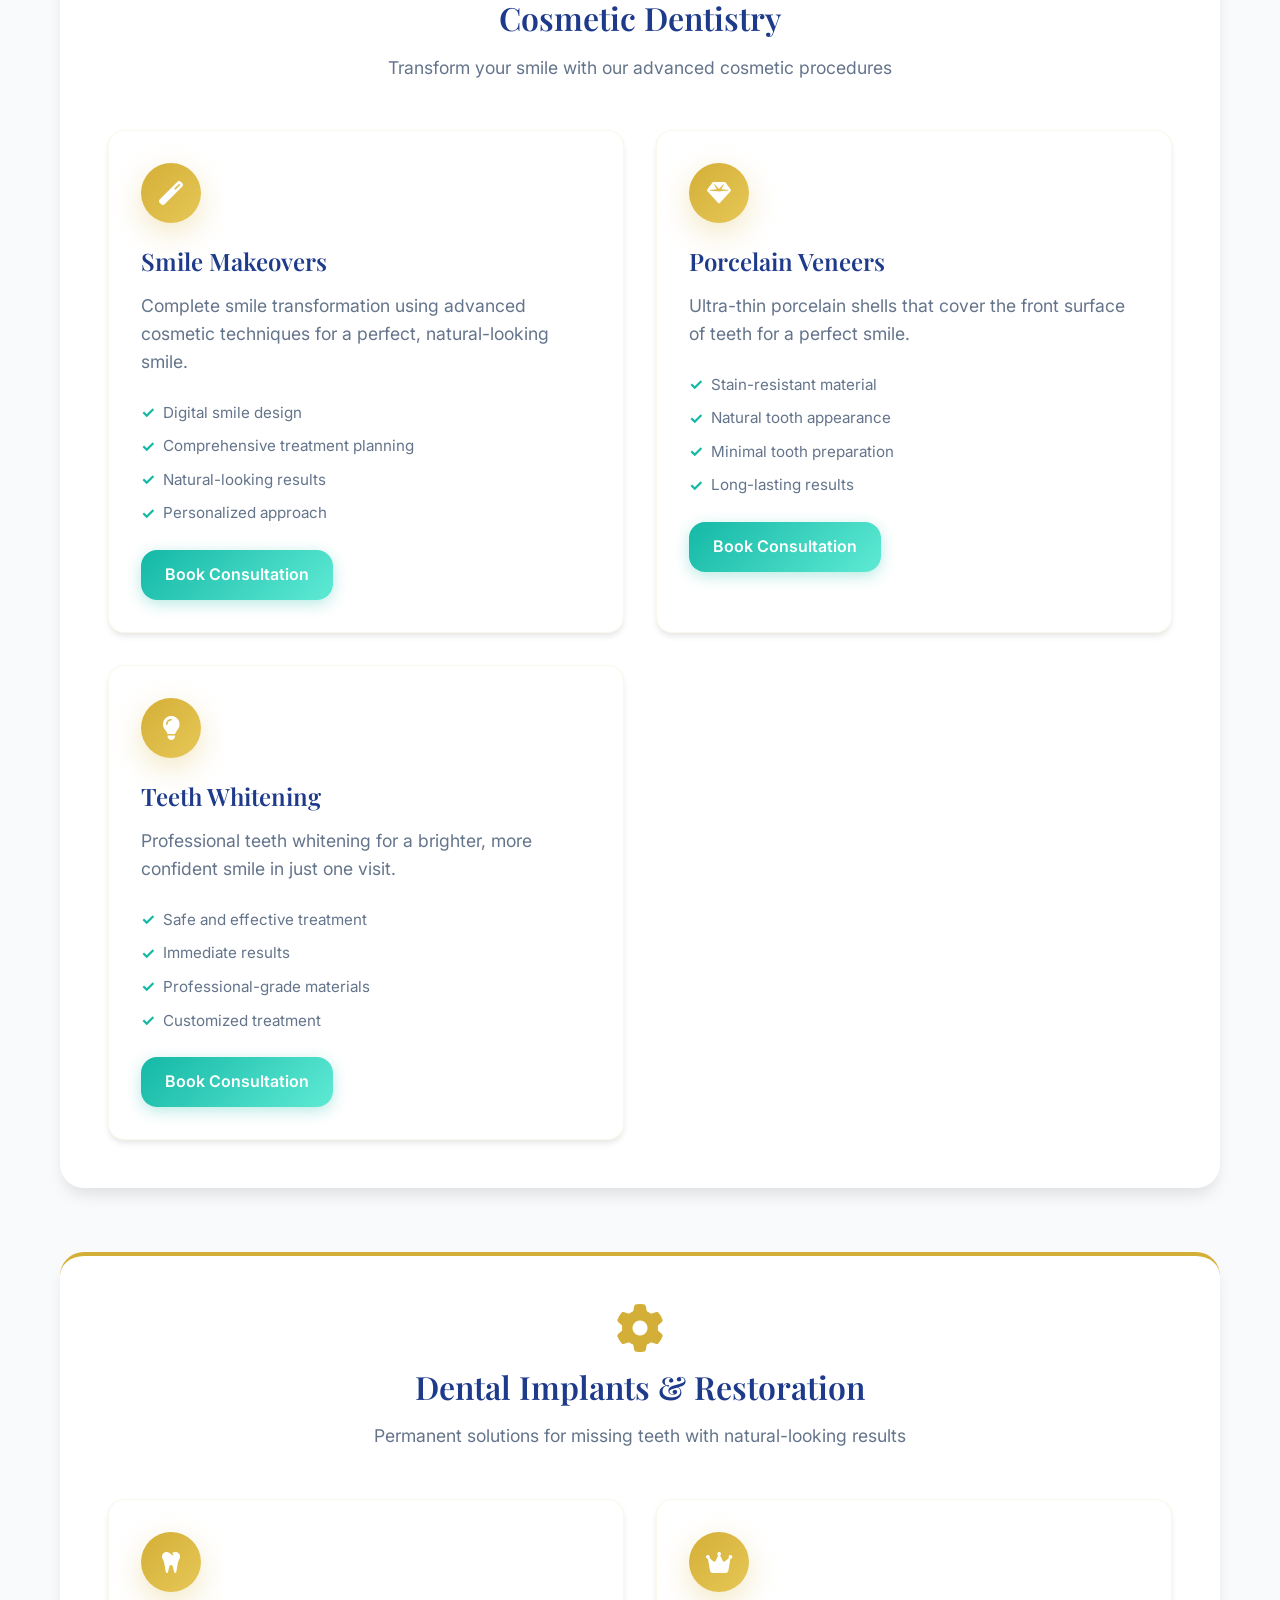
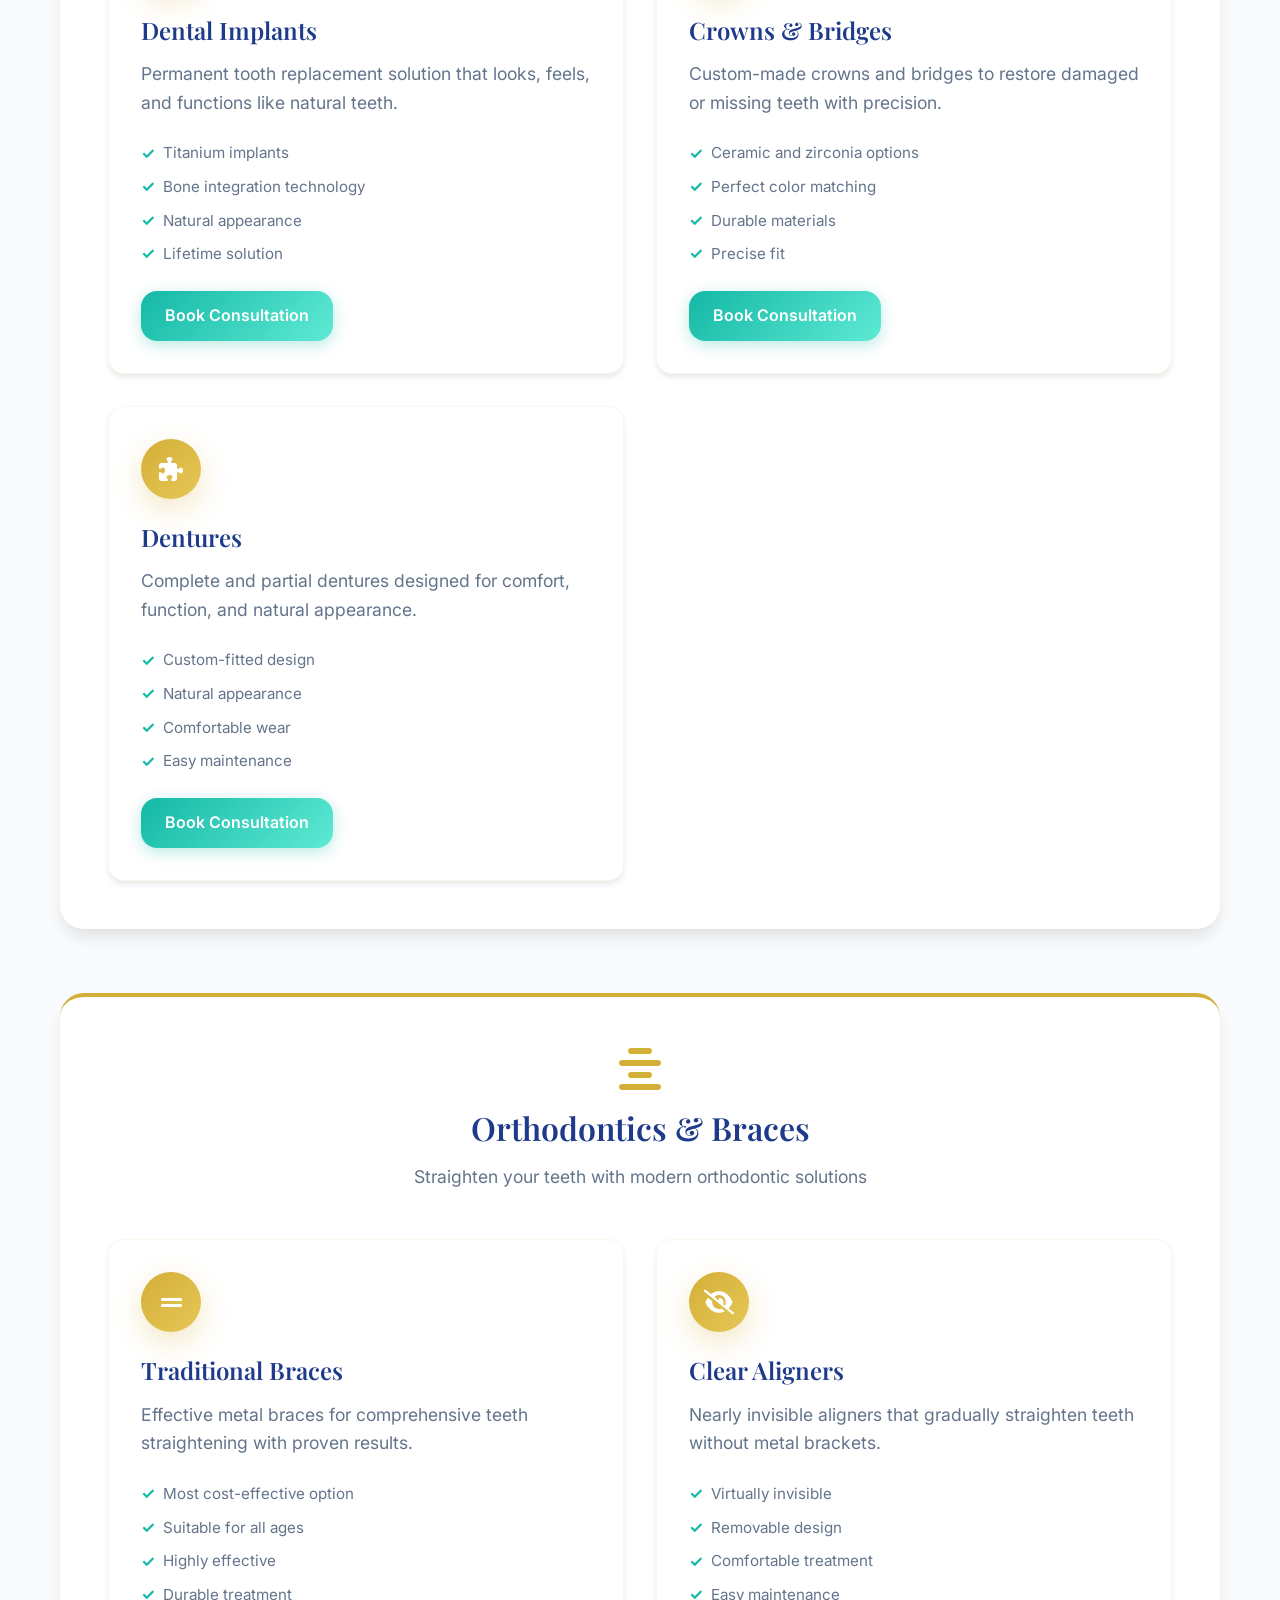
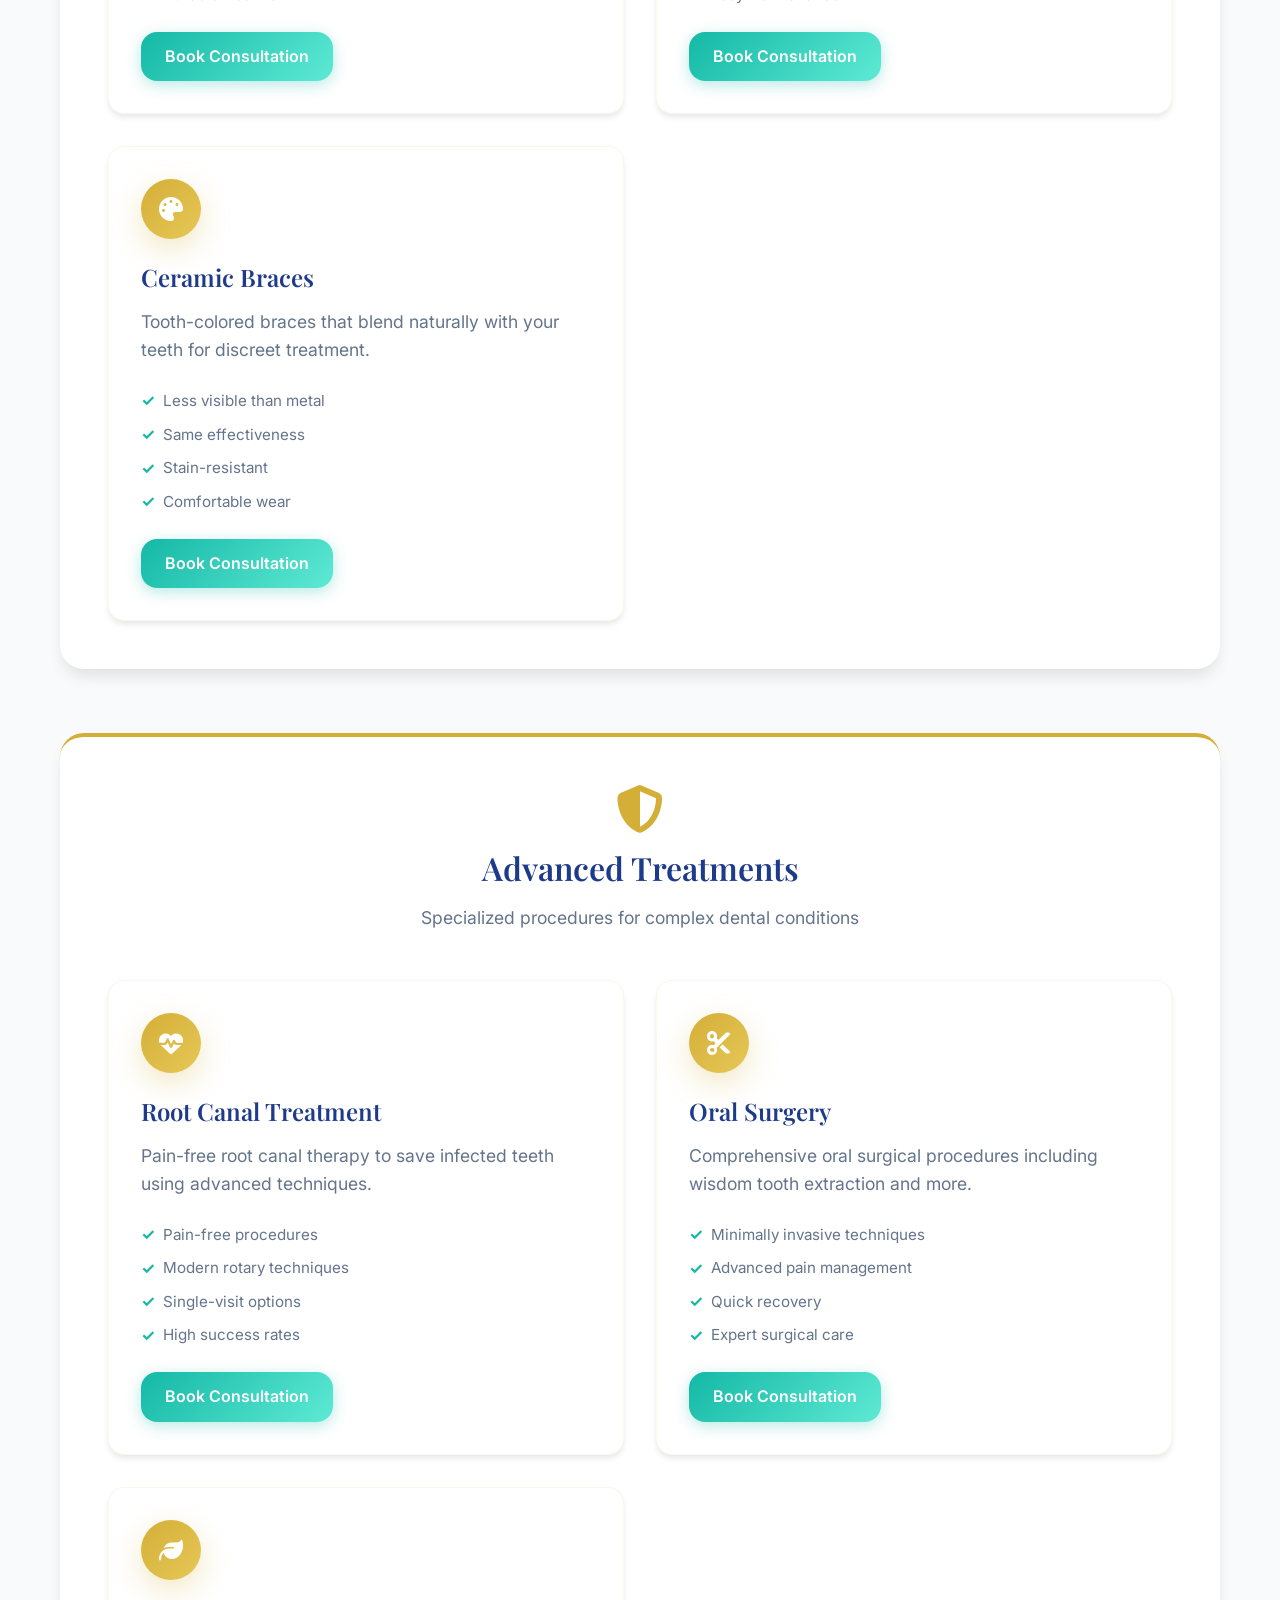
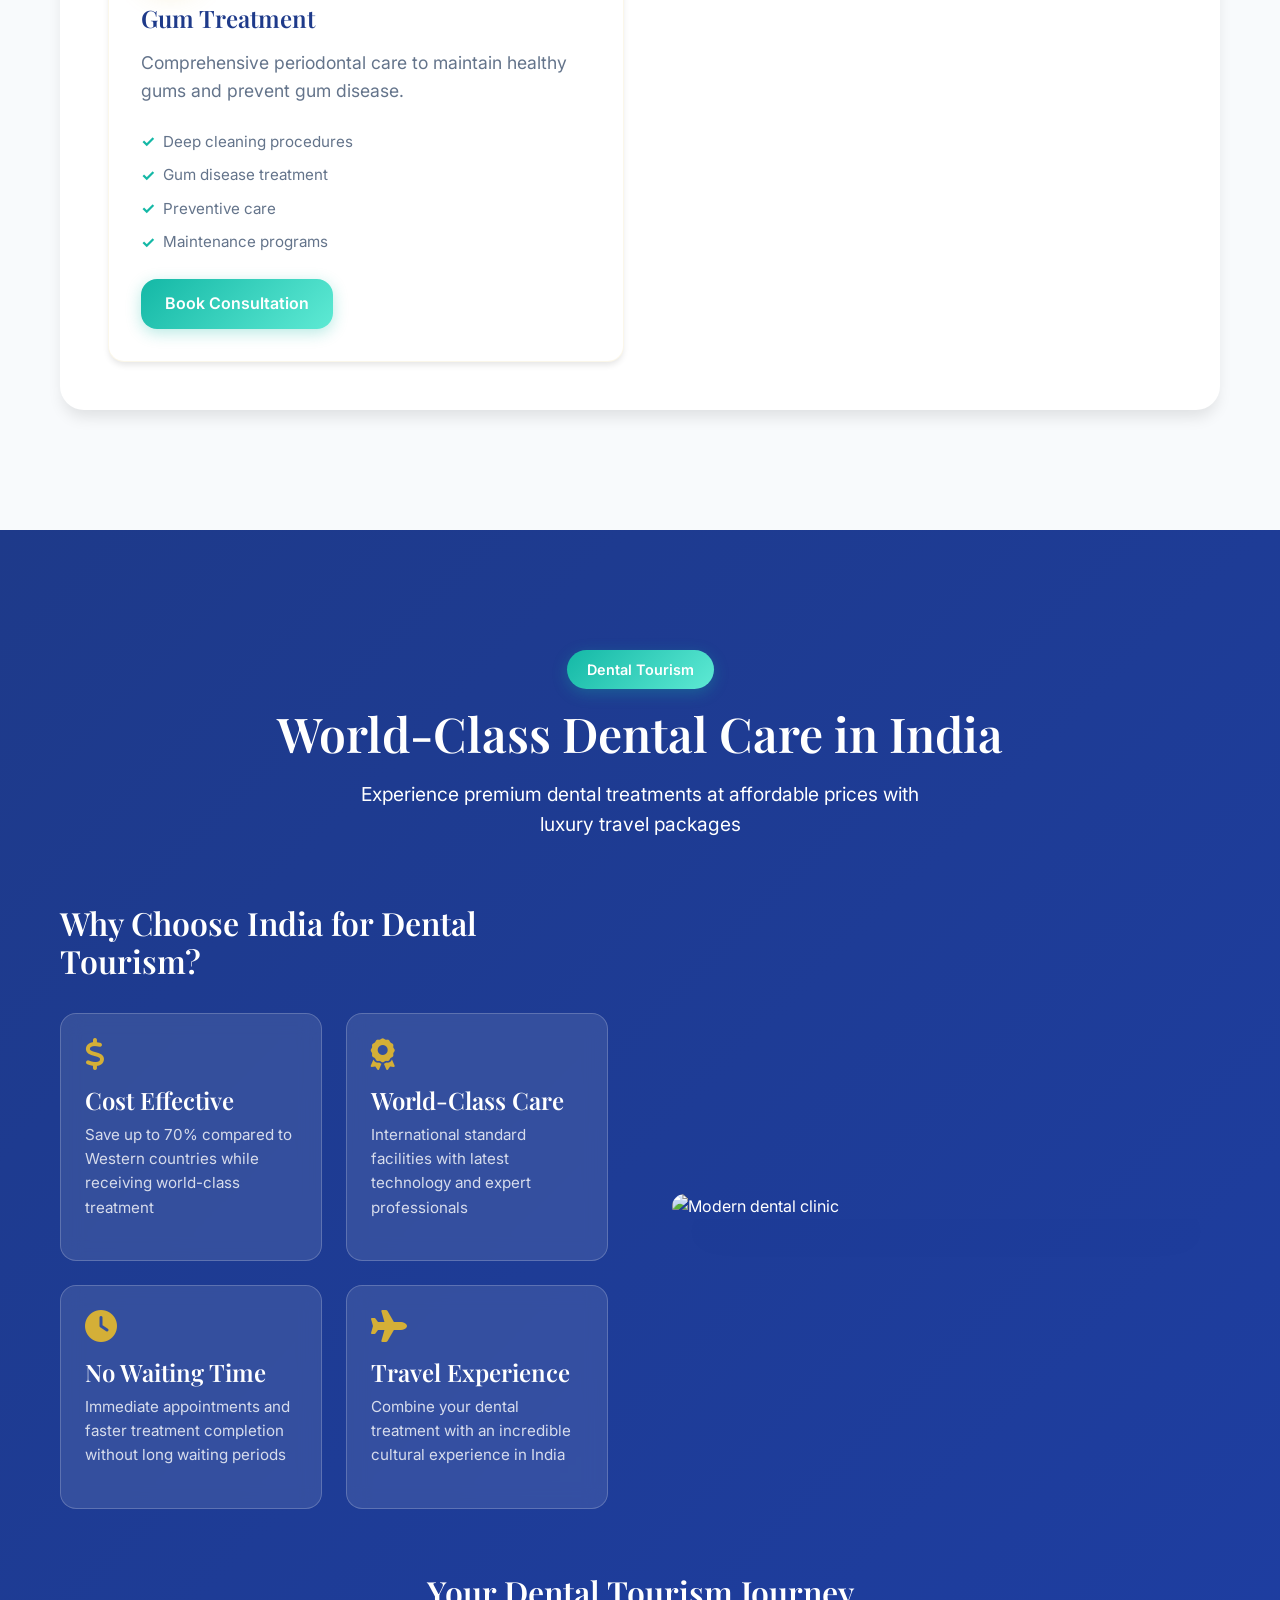
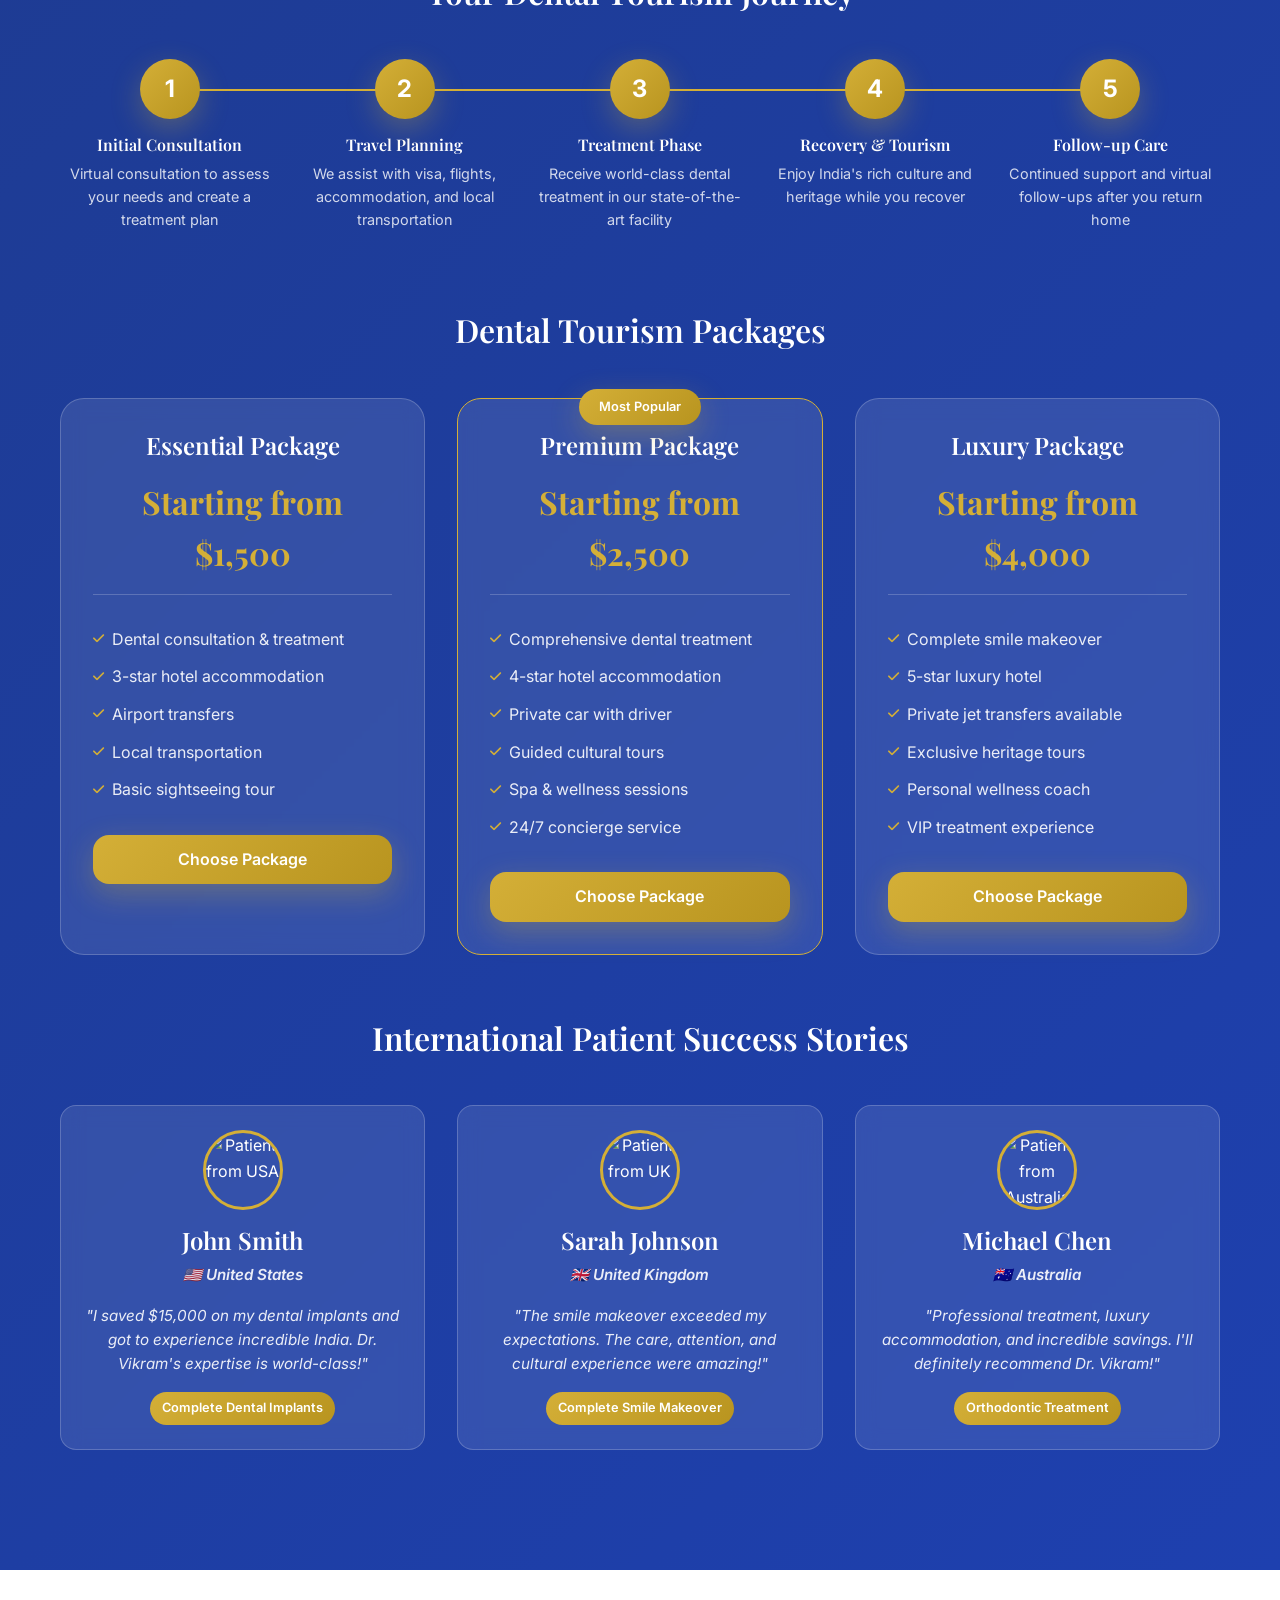
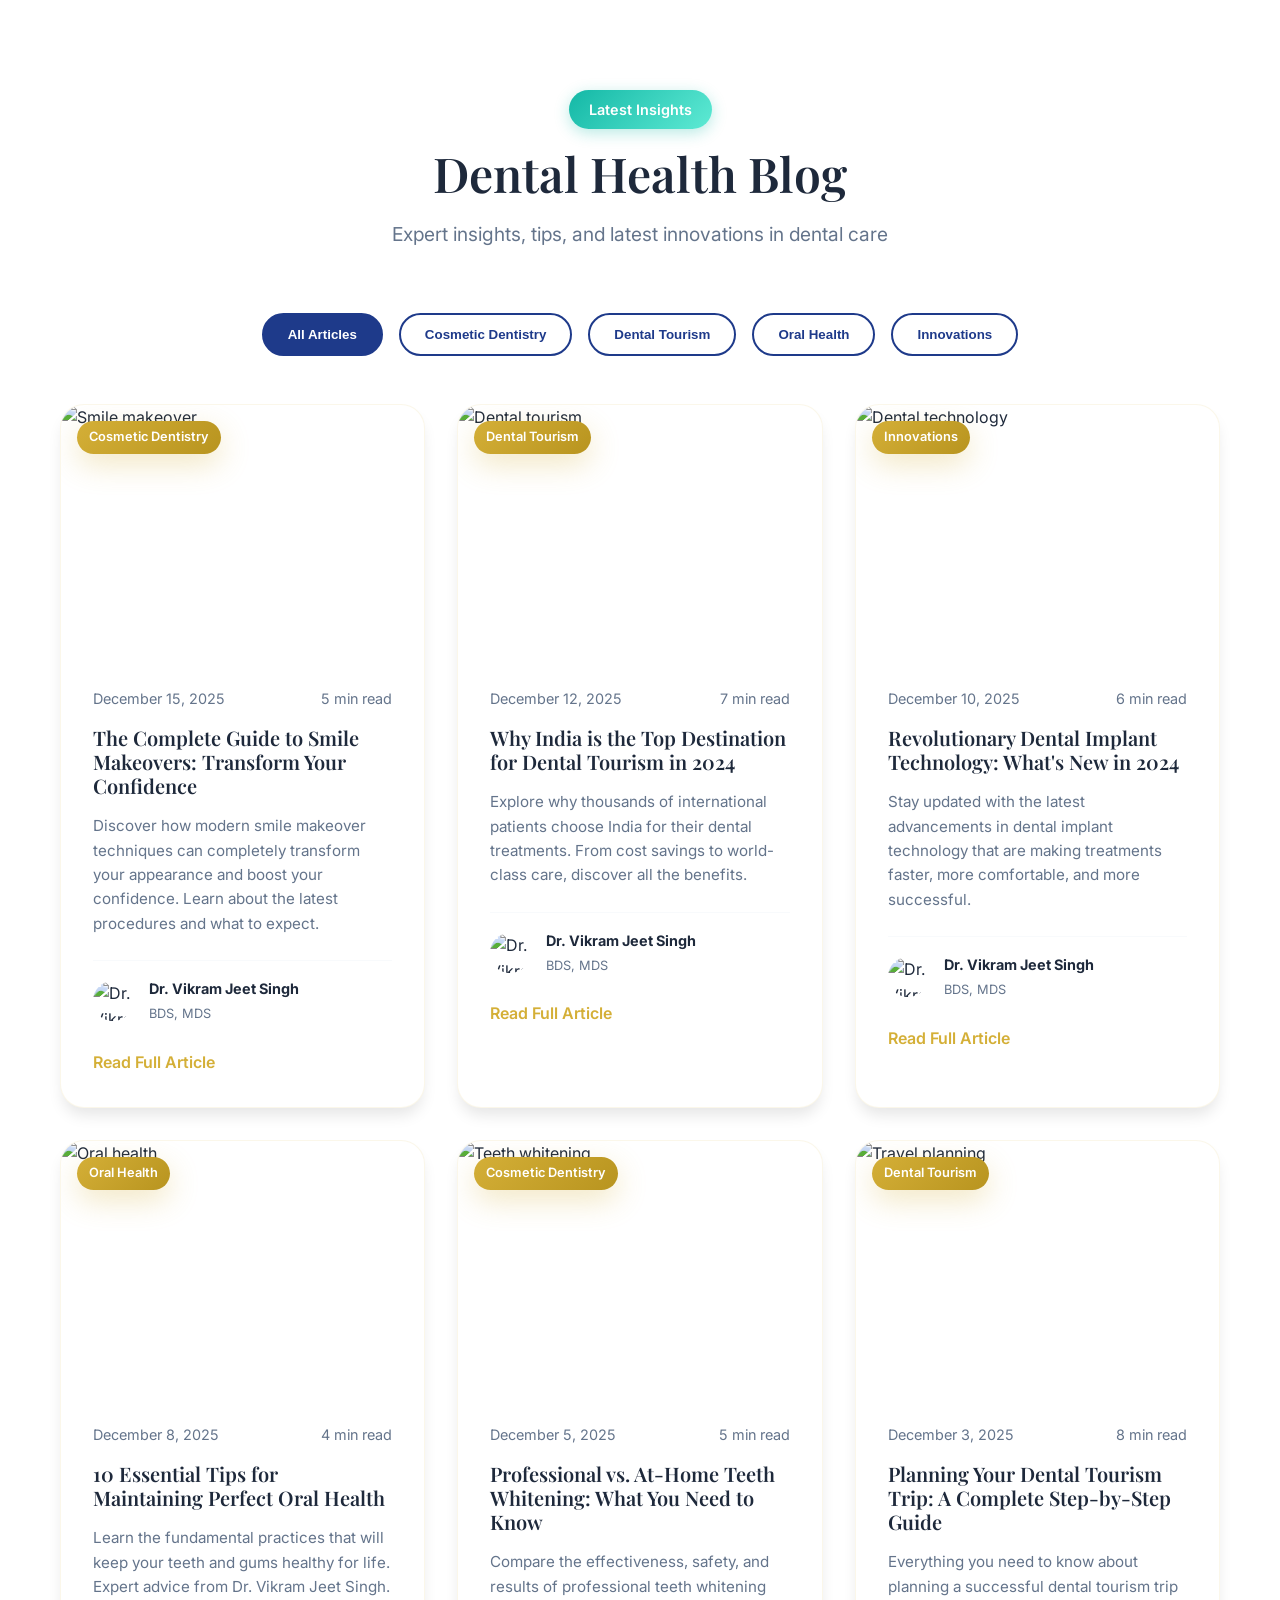
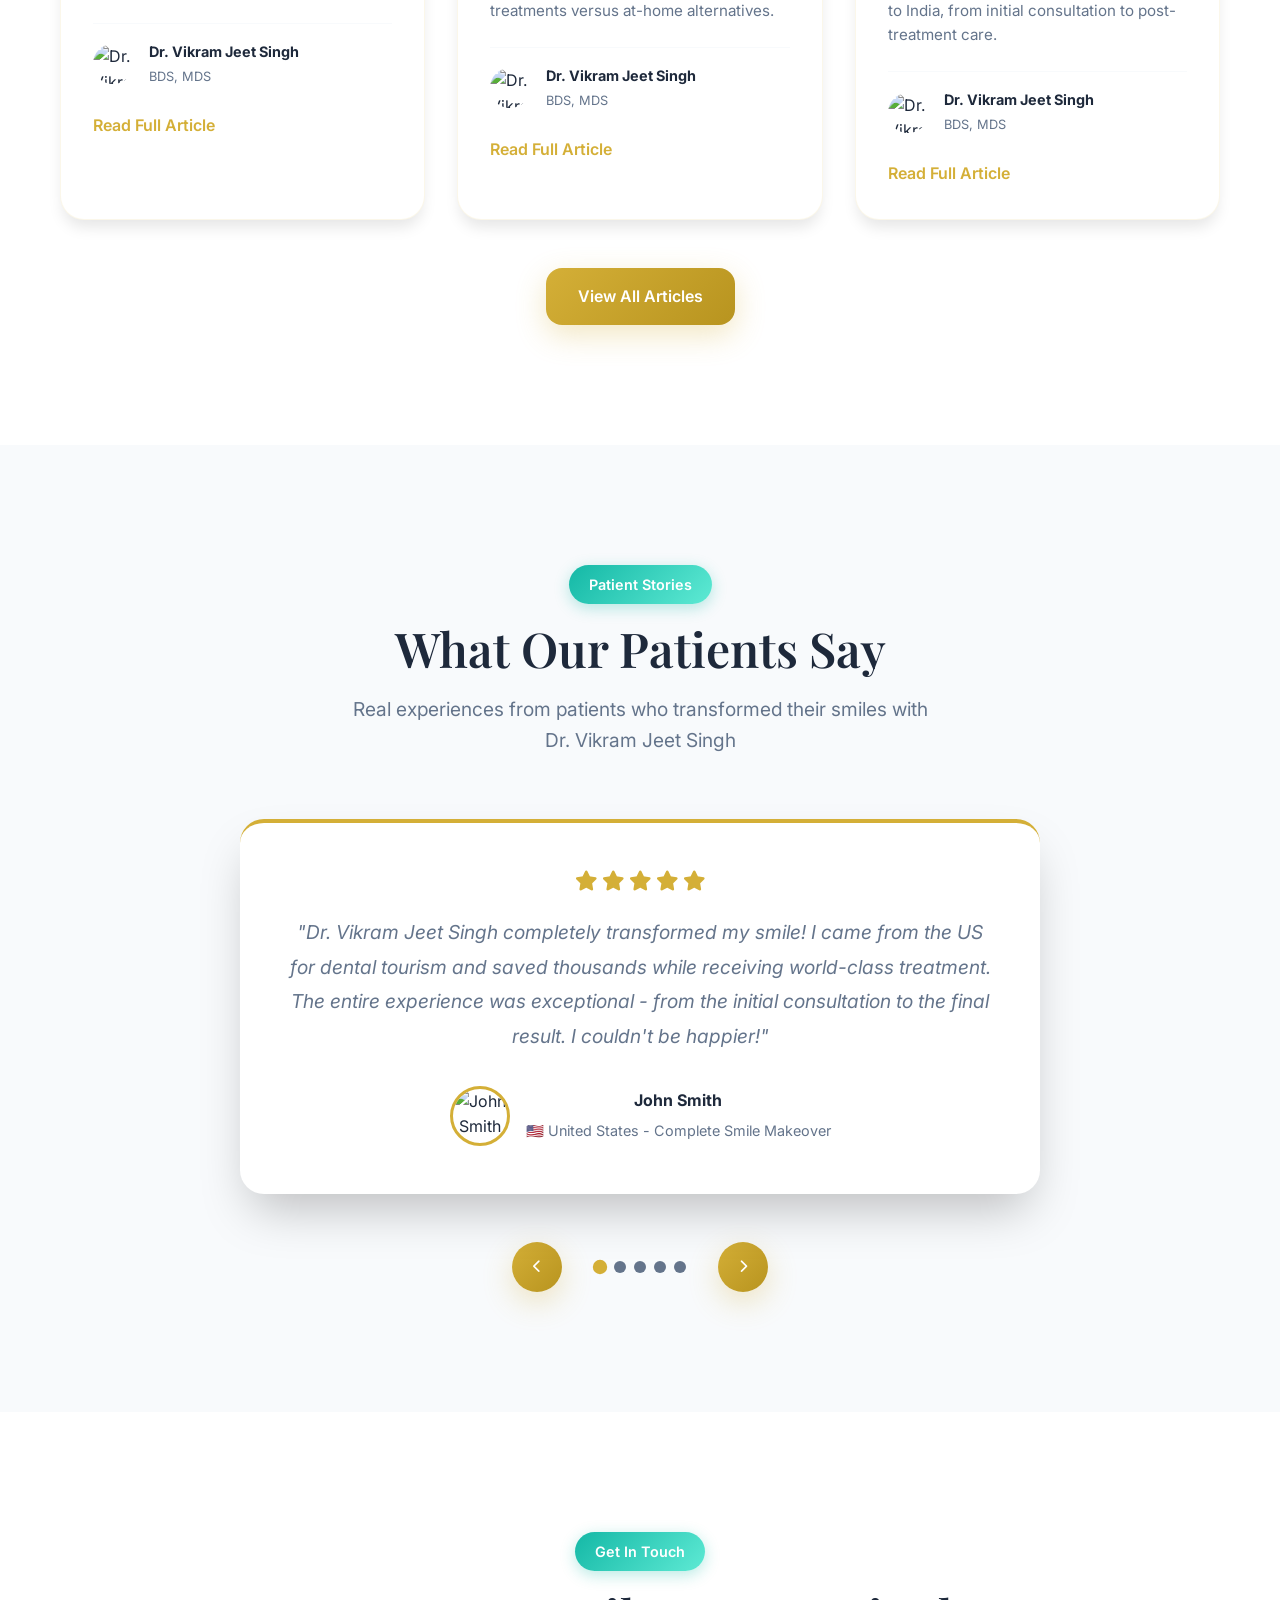
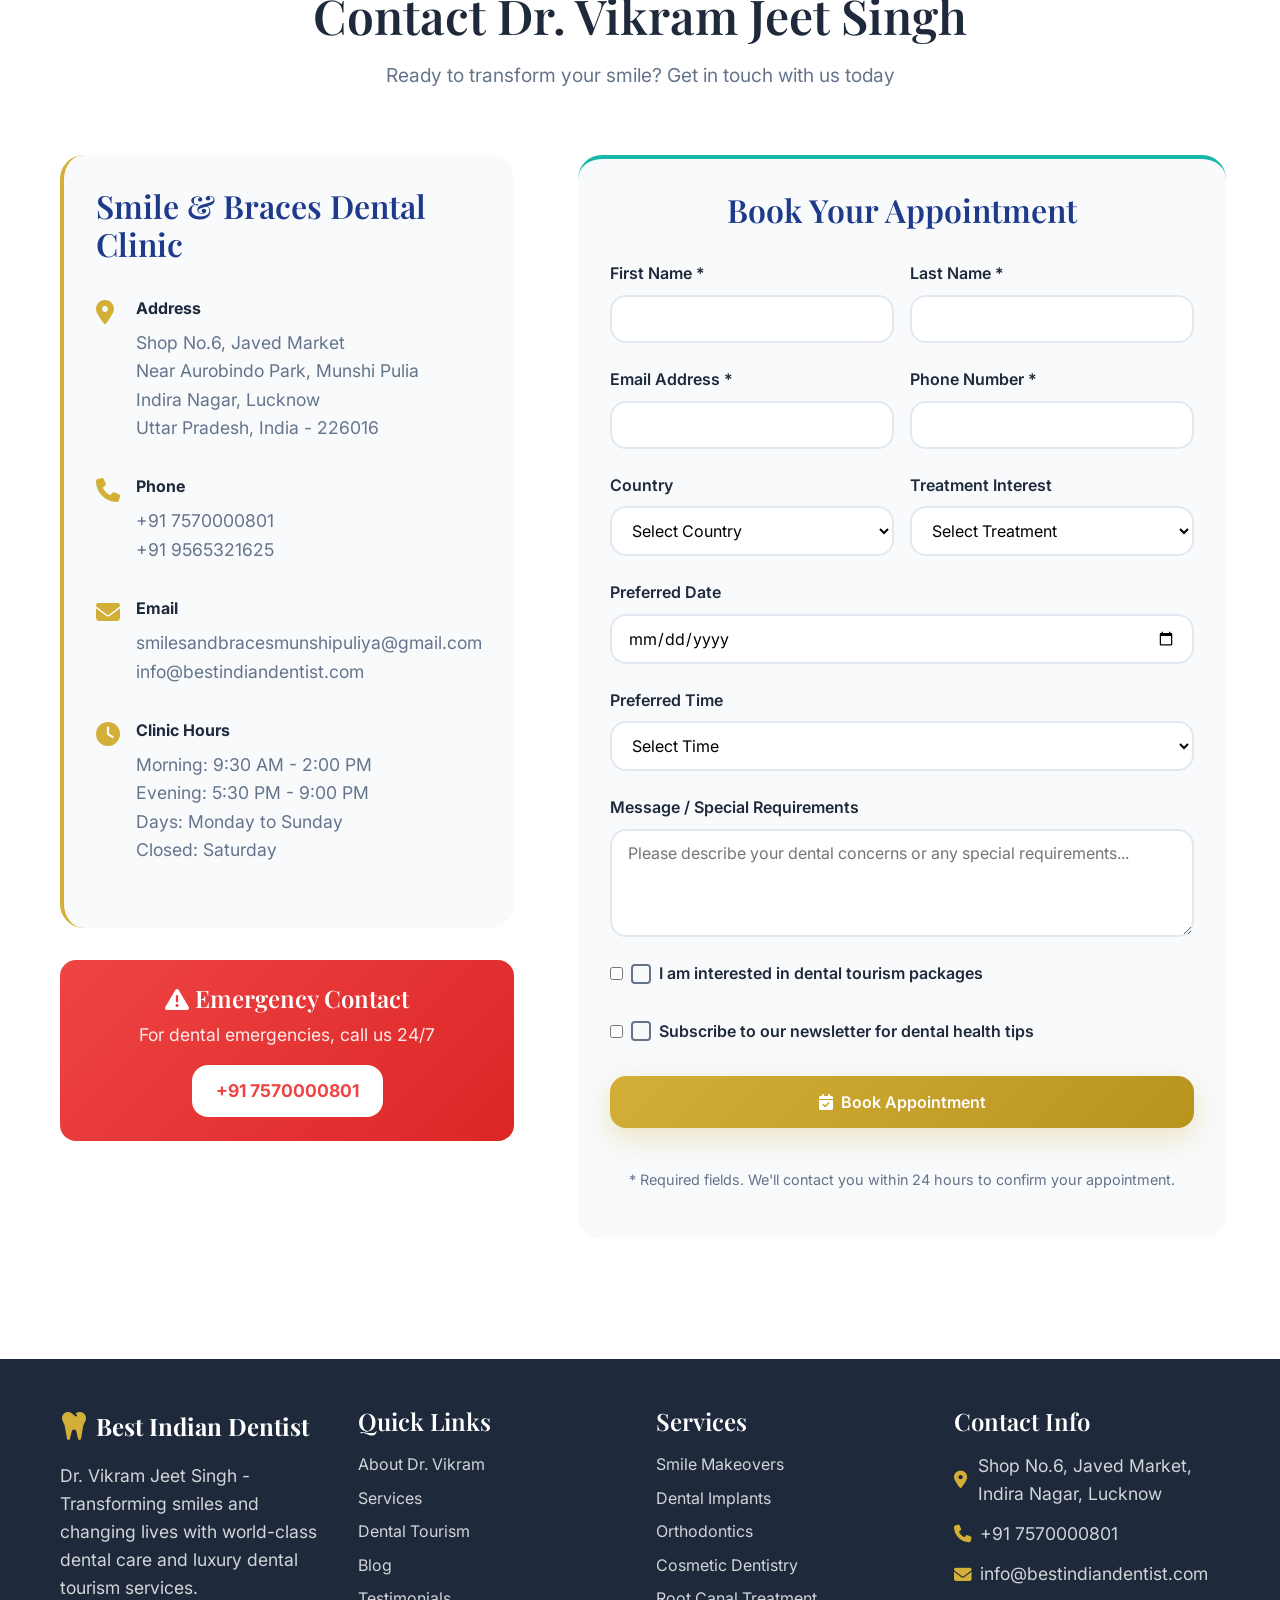
==== commit 7e1bf535: "Update index.html" ====
--- a/index.html
+++ b/index.html
@@ -115,7 +115,8 @@
                                 <span class="credential">MDS</span>
                                 <span class="credential">Advanced Training</span>
                             </div>
-                            <a href="https://www.drvikramjeet.com"
+                            <a
+  href="https://www.drvikramjeet.com"
   target="_blank"
   rel="noopener noreferrer"
   class="doctor-website-link"
--- a/styles.css
+++ b/styles.css
@@ -513,6 +513,10 @@
     font-weight: 600;
 }
 
+.doctor-website-link{display:inline-flex;align-items:center;gap:var(--space-1);
+color:var(--primary-gold);font-weight:600;transition:color var(--transition-fast)}
+.doctor-website-link:hover{color:var(--primary-gold-dark)}
+
 @keyframes slideInLeft {
     from { opacity: 0; transform: translateX(-50px); }
     to { opacity: 1; transform: translateX(0); }
